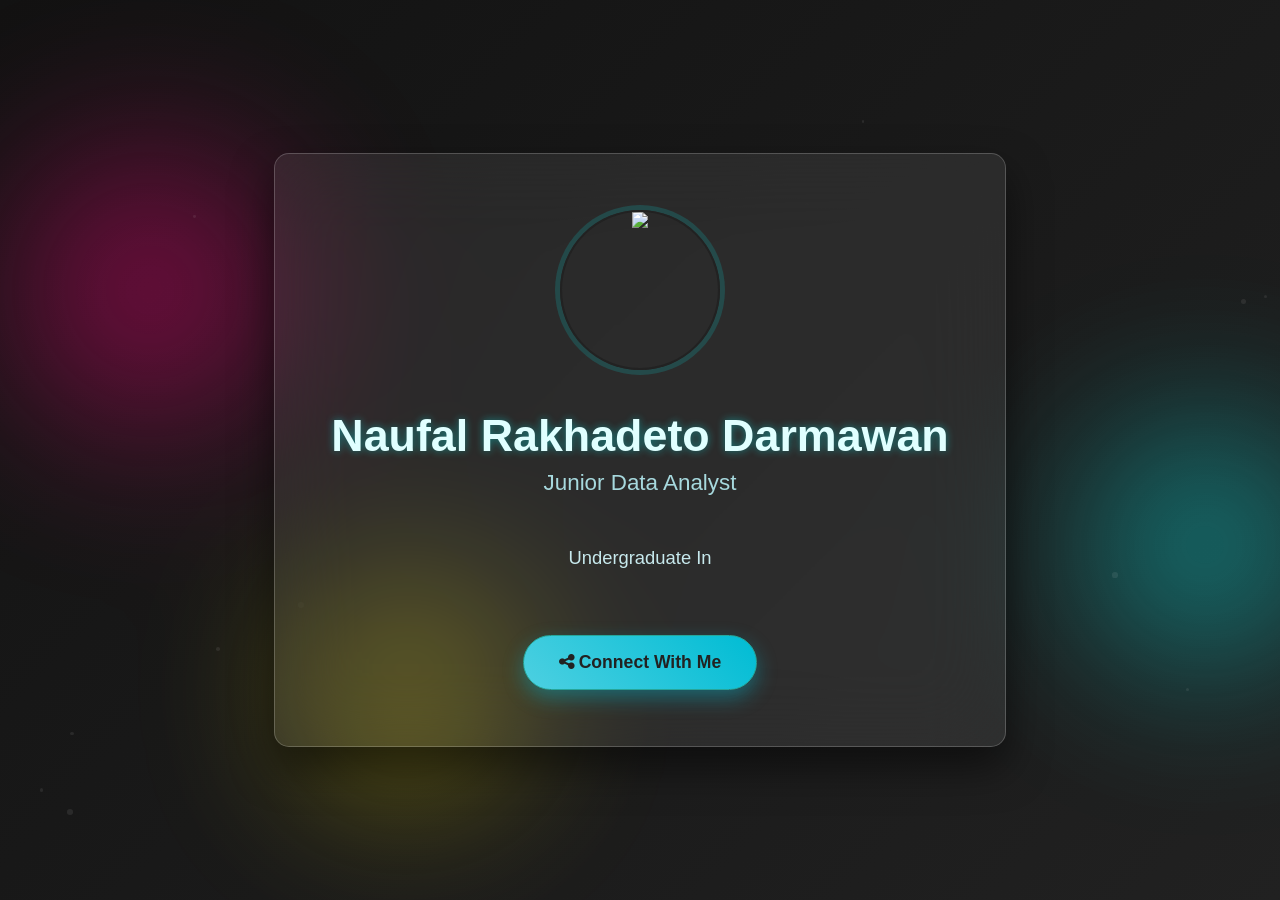
==== index.html @ 707a7844 "Rename Profile.html to index.html" ====
<!DOCTYPE html>
<html lang="en">
<head>
    <meta charset="UTF-8">
    <meta name="viewport" content="width=device-width, initial-scale=1.0">
    <title>Personal Profile</title>
    <link href="https://cdnjs.cloudflare.com/ajax/libs/font-awesome/6.4.0/css/all.min.css" rel="stylesheet">
    <link href="https://fonts.googleapis.com/css2?family=Lato:wght@300;400&family=Roboto:wght@400;500&display=swap" rel="stylesheet">
    <style>
        /* --- GLOBAL RESET & BODY --- */
        * {
            margin: 0;
            padding: 0;
            box-sizing: border-box;
        }

        body {
            font-family: 'Lato', sans-serif; /* Font default untuk body */
            background: linear-gradient(135deg, #121212 0%, #212121 100%); /* Hitam pekat ke abu-abu gelap */
            min-height: 100vh;
            overflow-x: hidden;
            position: relative;
            color: #f0f0f0; /* Teks default putih pucat */
        }

        /* --- BACKGROUND ANIMATION (PARTIKEL) --- */
        .bg-animation {
            position: fixed;
            top: 0;
            left: 0;
            width: 100%;
            height: 100%;
            pointer-events: none;
            z-index: 1;
        }

        .particle {
            position: absolute;
            background: rgba(255, 255, 255, 0.08); /* Partikel sangat redup */
            border-radius: 50%;
            animation: float 8s ease-in-out infinite;
        }

        @keyframes float {
            0%, 100% { transform: translateY(0px) rotate(0deg); }
            50% { transform: translateY(-20px) rotate(180deg); }
        }

        /* --- NEW: NEBULAR GLOW EFFECT --- */
        .nebula-glow-container {
            position: fixed;
            top: 0;
            left: 0;
            width: 100%;
            height: 100%;
            pointer-events: none;
            z-index: 0; /* Di belakang semua konten dan partikel */
            filter: blur(80px); /* Sangat buram untuk efek glow */
            opacity: 0.6;
        }

        .glow-sphere {
            position: absolute;
            width: 400px;
            height: 400px;
            border-radius: 50%;
            animation: glowMove 25s linear infinite alternate;
        }

        .glow-1 {
            background: radial-gradient(circle, #ff007f 0%, transparent 70%); /* Pink neon */
            top: 10%;
            left: -50px;
            animation-delay: 0s;
        }

        .glow-2 {
            background: radial-gradient(circle, #00ffff 0%, transparent 70%); /* Cyan neon */
            bottom: 20%;
            right: -100px;
            animation-delay: 8s;
            width: 350px;
            height: 350px;
        }

        .glow-3 {
            background: radial-gradient(circle, #ffea00 0%, transparent 70%); /* Kuning neon */
            top: 60%;
            left: 20%;
            animation-delay: 15s;
            width: 300px;
            height: 300px;
        }

        @keyframes glowMove {
            0% { transform: translate(0, 0); }
            25% { transform: translate(50px, -30px); }
            50% { transform: translate(-50px, 40px); }
            75% { transform: translate(30px, -20px); }
            100% { transform: translate(0, 0); }
        }

        /* --- CONTAINER --- */
        .container {
            position: relative;
            z-index: 2;
            max-width: 1200px;
            margin: 0 auto;
            padding: 2rem;
            min-height: 100vh;
            display: flex;
            align-items: center;
            justify-content: center;
        }

        /* --- PROFILE CARD (KARTU INFORMASI ANDA) --- */
        .profile-card {
            background: rgba(255, 255, 255, 0.08); /* Lebih terang sedikit dari sebelumnya agar teks lebih mudah dibaca */
            backdrop-filter: blur(40px); /* Blur lebih kuat untuk kesan menyatu dengan latar belakang */
            border: 1px solid rgba(255, 255, 255, 0.2); /* Bingkai tipis dan berwarna putih semi-transparan untuk kontras halus */
            border-radius: 15px; /* Sudut sedikit lebih tajam, memberikan kesan modern yang kuat */
            padding: 3.5rem; /* Padding sedikit lebih besar untuk ruang teks */
            text-align: center;
            box-shadow: 0 20px 40px rgba(0, 0, 0, 0.5); /* Bayangan tetap gelap namun sedikit lebih naik */
            transition: all 0.4s ease-in-out; /* Transisi lebih halus */
            animation: slideUp 1s ease-out;
        }

        @keyframes slideUp {
            from { opacity: 0; transform: translateY(50px); }
            to { opacity: 1; transform: translateY(0); }
        }

        .profile-card:hover {
            transform: translateY(-12px); /* Efek hover lebih terasa */
            box-shadow: 0 30px 60px rgba(0, 0, 0, 0.7); /* Bayangan hover lebih dramatis */
        }

        /* --- PROFILE IMAGE (FOTO PROFIL) --- */
        .profile-image {
            width: 160px; /* Sedikit lebih kecil agar tidak terlalu mendominasi di tema gelap */
            height: 160px;
            border-radius: 50%;
            margin: 0 auto 2.5rem; /* Margin bawah sedikit lebih besar */
            overflow: hidden;
            animation: pulse 2s infinite;
            border: 2px solid #222; /* Border gelap tipis pada gambar */
            box-shadow: 0 0 0 5px rgba(0, 255, 255, 0.15); /* Efek glow tipis di sekitar gambar */
        }

        @keyframes pulse {
            0% { box-shadow: 0 0 0 0 rgba(0, 255, 255, 0.2); } /* Pulse lebih lembut */
            70% { box-shadow: 0 0 0 15px rgba(0, 255, 255, 0); }
            100% { box-shadow: 0 0 0 0 rgba(0, 255, 255, 0); }
        }

        /* --- PROFILE TEXT COLORS & FONTS --- */
        .profile-name {
            font-family: 'Montserrat', sans-serif; /* Font lebih kuat, modern, dan profesional */
            font-size: 2.8rem; /* Ukuran lebih besar untuk penekanan di tema gelap */
            font-weight: 700; /* Tebal untuk kontras yang jelas */
            color: #e0ffff; /* Warna aqua pucat, memberikan efek "neon glow" yang elegan */
            margin-bottom: 0.6rem;
            text-shadow: 0 0 8px rgba(0, 255, 255, 0.4); /* Bayangan teks yang memberikan efek cahaya halus */
        }

        .profile-title {
            font-family: 'Open Sans', sans-serif; /* Font yang bersih, mudah dibaca, dan universal */
            font-size: 1.4rem; /* Ukuran sedikit lebih besar */
            color: #a7d9de; /* Warna abu-abu kebiruan yang lembut */
            margin-bottom: 2.8rem;
            font-weight: 400; /* Lebih ringan dari nama, untuk hierarki */
        }

        .profile-description {
            font-family: 'Open Sans', sans-serif; /* Sama dengan title, konsisten untuk readability */
            font-size: 1.15rem; /* Ukuran sedikit lebih besar untuk keterbacaan di latar gelap */
            color: #c7e9ed; /* Warna abu-abu kebiruan yang sangat terang */
            line-height: 1.8; /* Jarak baris yang lebih lebar sangat penting untuk teks gelap agar tidak terlihat padat */
            margin-bottom: 3.8rem;
            max-width: 650px;
            margin-left: auto;
            margin-right: auto;
        }
        
        /* --- SOCIAL BUTTON --- */
        .social-container {
            position: relative;
        }

        .social-trigger {
            background: linear-gradient(45deg, #4dd0e1, #00bcd4); /* Cyan ke teal */
            color: #222; /* Teks tombol jadi gelap agar kontras */
            border: 1px solid #26a69a; /* Border teal tipis */
            padding: 1rem 2.2rem;
            border-radius: 50px;
            font-size: 1.1rem;
            font-weight: 600;
            cursor: pointer;
            transition: all 0.3s ease;
            box-shadow: 0 8px 20px rgba(0, 188, 212, 0.4); /* Bayangan tombol lebih fokus */
            position: relative;
            overflow: hidden;
        }

        .social-trigger::before {
            content: '';
            position: absolute;
            top: 0;
            left: -100%;
            width: 100%;
            height: 100%;
            background: linear-gradient(90deg, transparent, rgba(255, 255, 255, 0.2), transparent); /* Efek kilau putih */
            transition: left 0.4s;
        }

        .social-trigger:hover::before {
            left: 100%;
        }

        .social-trigger:hover {
            transform: translateY(-5px);
            box-shadow: 0 12px 30px rgba(0, 188, 212, 0.6); /* Efek hover lebih kuat */
        }

        /* --- SOCIAL LINKS --- */
        .social-links {
            position: absolute;
            top: -200px;
            left: 50%;
            transform: translateX(-50%);
            display: flex;
            gap: 1.5rem;
            opacity: 0;
            visibility: hidden;
            transition: all 0.5s cubic-bezier(0.68, -0.55, 0.265, 1.55);
        }

        .social-links.active {
            top: -120px;
            opacity: 1;
            visibility: visible;
        }

        .social-link {
            width: 60px;
            height: 60px;
            border-radius: 50%;
            display: flex;
            align-items: center;
            justify-content: center;
            color: white;
            text-decoration: none;
            font-size: 1.5rem;
            transition: all 0.3s ease;
            box-shadow: 0 10px 20px rgba(0, 0, 0, 0.2);
            position: relative;
            overflow: hidden;
            animation: bounceIn 0.5s ease-out;
            animation-fill-mode: both;
        }

        .social-link::before {
            content: '';
            position: absolute;
            top: 0;
            left: 0;
            width: 100%;
            height: 100%;
            background: inherit;
            transform: scale(0);
            border-radius: 50%;
            transition: transform 0.3s ease;
            z-index: -1;
        }

        .social-link:hover::before {
            transform: scale(1.2);
        }

        .social-link:hover {
            transform: translateY(-5px) scale(1.1);
            box-shadow: 0 15px 30px rgba(0, 0, 0, 0.2);
        }

        .social-link:nth-child(1) { animation-delay: 0.1s; }
        .social-link:nth-child(2) { animation-delay: 0.2s; }
        .social-link:nth-child(3) { animation-delay: 0.3s; }
        .social-link:nth-child(4) { animation-delay: 0.4s; }

        @keyframes bounceIn {
            0% { opacity: 0; transform: scale(0.3) translateY(50px); }
            50% { opacity: 1; transform: scale(1.05) translateY(-10px); }
            70% { transform: scale(0.9) translateY(0px); }
            100% { opacity: 1; transform: scale(1) translateY(0px); }
        }

        /* Warna ikon sosial disesuaikan untuk tema gelap */
        .github { background: linear-gradient(45deg, #000, #333); }
        .instagram { background: linear-gradient(45deg, #a80084, #ff007f); } /* Lebih ke ungu/pink neon */
        .whatsapp { background: linear-gradient(45deg, #10b981, #0c8a66); } /* Hijau lebih gelap */
        .linkedin { background: linear-gradient(45deg, #004d7f, #0077b5); } /* Biru lebih gelap */

        /* --- TOOLTIP --- */
        .tooltip {
            position: absolute;
            bottom: -40px;
            left: 50%;
            transform: translateX(-50%);
            background: rgba(255, 255, 255, 0.2); /* Abu-abu transparan untuk gelap */
            color: white;
            padding: 0.5rem 1rem;
            border-radius: 20px;
            font-size: 0.8rem;
            white-space: nowrap;
            opacity: 0;
            visibility: hidden;
            transition: all 0.3s ease;
            z-index: 10;
        }

        .social-link:hover .tooltip {
            opacity: 1;
            visibility: visible;
            bottom: -35px;
        }

        /* --- RESPONSIVE MEDIA QUERIES --- */
        @media (max-width: 768px) {
            .container {
                padding: 1rem;
            }
            .profile-card {
                padding: 2rem;
                border-radius: 20px;
            }
            .profile-name {
                font-size: 2rem;
            }
            .profile-image {
                width: 150px;
                height: 150px;
            }
            .social-links {
                flex-wrap: wrap;
                gap: 1rem;
            }
            .glow-sphere {
                width: 200px !important;
                height: 200px !important;
                filter: blur(40px);
            }
            .glow-1 { top: 5%; left: -20px; }
            .glow-2 { bottom: 10%; right: -30px; }
            .glow-3 { top: 40%; left: 60%; }
        }
    </style>
</head>
<body>
    <div class="bg-animation" id="bgAnimation"></div>
    <div class="nebula-glow-container">
        <div class="glow-sphere glow-1"></div>
        <div class="glow-sphere glow-2"></div>
        <div class="glow-sphere glow-3"></div>
    </div>
    
    <div class="container">
        <div class="profile-card">
            <div class="profile-image">
                <img src="Naufal.jpeg">
            </div>
            
            <h1 class="profile-name">Naufal Rakhadeto Darmawan</h1>
            <p class="profile-title">Junior Data Analyst</p>
            
            <p class="profile-description">
                Undergraduate Information System student at UIN Syarif Hidayatullah Jakarta 
                Let's connect and build something amazing together!
            </p>
            
            <div class="social-container">
                <button class="social-trigger" id="socialTrigger">
                    <i class="fas fa-share-alt"></i> Connect With Me
                </button>
                
                <div class="social-links" id="socialLinks">
                    <a href="https://github.com/rakhadeto" class="social-link github" target="_blank">
                        <i class="fab fa-github"></i>
                        <div class="tooltip">GitHub</div>
                    </a>
                    <a href="https://instagram.com/rakhadeto_d" class="social-link instagram" target="_blank">
                        <i class="fab fa-instagram"></i>
                        <div class="tooltip">Instagram</div>
                    </a>
                    <a href="https://wa.me/6281291359191" class="social-link whatsapp" target="_blank">
                        <i class="fab fa-whatsapp"></i>
                        <div class="tooltip">WhatsApp</div>
                    </a>
                    <a href="https://www.linkedin.com/in/naufal-rakhadeto-780470322?utm_source=share&utm_campaign=share_via&utm_content=profile&utm_medium=android_app" class="social-link linkedin" target="_blank">
                        <i class="fab fa-linkedin-in"></i>
                        <div class="tooltip">LinkedIn</div>
                    </a>
                </div>
            </div>
        </div>
    </div>

    <script>
        // Background animation (existing from previous code)
        function createParticles() {
            const bgAnimation = document.getElementById('bgAnimation');
            const particleCount = 15;

            for (let i = 0; i < particleCount; i++) {
                const particle = document.createElement('div');
                particle.className = 'particle';
                
                const size = Math.random() * 4 + 2;
                particle.style.width = size + 'px';
                particle.style.height = size + 'px';
                particle.style.left = Math.random() * 100 + '%';
                particle.style.top = Math.random() * 100 + '%';
                particle.style.animationDelay = Math.random() * 8 + 's';
                particle.style.animationDuration = (Math.random() * 4 + 6) + 's';

                bgAnimation.appendChild(particle);
            }
        }

        // Social links toggle (existing from previous code)
        const socialTrigger = document.getElementById('socialTrigger');
        const socialLinks = document.getElementById('socialLinks');
        let isOpen = false;

        socialTrigger.addEventListener('click', function() {
            isOpen = !isOpen;
            
            if (isOpen) {
                socialLinks.classList.add('active');
                socialTrigger.innerHTML = '<i class="fas fa-times"></i> Close';
                // WARNA TOMBOL 'CLOSE' UNTUK OPSI 2
                socialTrigger.style.background = 'linear-gradient(45deg, #FF0055, #D1002A)'; 
            } else {
                socialLinks.classList.remove('active');
                socialTrigger.innerHTML = '<i class="fas fa-share-alt"></i> Connect With Me';
                socialTrigger.style.background = 'linear-gradient(45deg, #4dd0e1, #00bcd4)';
            }
        });

        // Close social links when clicking outside (existing from previous code)
        document.addEventListener('click', function(e) {
            if (!e.target.closest('.social-container') && isOpen) {
                socialLinks.classList.remove('active');
                socialTrigger.innerHTML = '<i class="fas fa-share-alt"></i> Connect With Me';
                socialTrigger.style.background = 'linear-gradient(45deg, #4dd0e1, #00bcd4)';
                isOpen = false;
            }
        });

        // Add click effect to social links (existing from previous code)
        document.querySelectorAll('.social-link').forEach(link => {
            link.addEventListener('click', function(e) {
                const ripple = document.createElement('div');
                ripple.style.position = 'absolute';
                ripple.style.borderRadius = '50%';
                ripple.style.background = 'rgba(255, 255, 255, 0.6)';
                ripple.style.transform = 'scale(0)';
                ripple.style.animation = 'ripple 0.6s linear';
                ripple.style.left = '50%';
                ripple.style.top = '50%';
                ripple.style.width = '20px';
                ripple.style.height = '20px';
                ripple.style.marginLeft = '-10px';
                ripple.style.marginTop = '-10px';

                this.appendChild(ripple);
                
                setTimeout(() => {
                    ripple.remove();
                }, 600);
            });
        });

        // Add ripple animation (existing from previous code)
        const style = document.createElement('style');
        style.textContent = `
            @keyframes ripple {
                to {
                    transform: scale(4);
                    opacity: 0;
                }
            }
        `;
        document.head.appendChild(style);

        // Initialize particles (existing from previous code)
        createParticles();

        // Add typing effect to description (existing from previous code)
        const description = document.querySelector('.profile-description');
        const text = description.textContent;
        description.textContent = '';
        let i = 0;

        function typeWriter() {
            if (i < text.length) {
                description.textContent += text.charAt(i);
                i++;
                setTimeout(typeWriter, 30);
            }
        }

        window.addEventListener('load', () => {
            setTimeout(typeWriter, 1000);
        });
    </script>
</body>
</html>
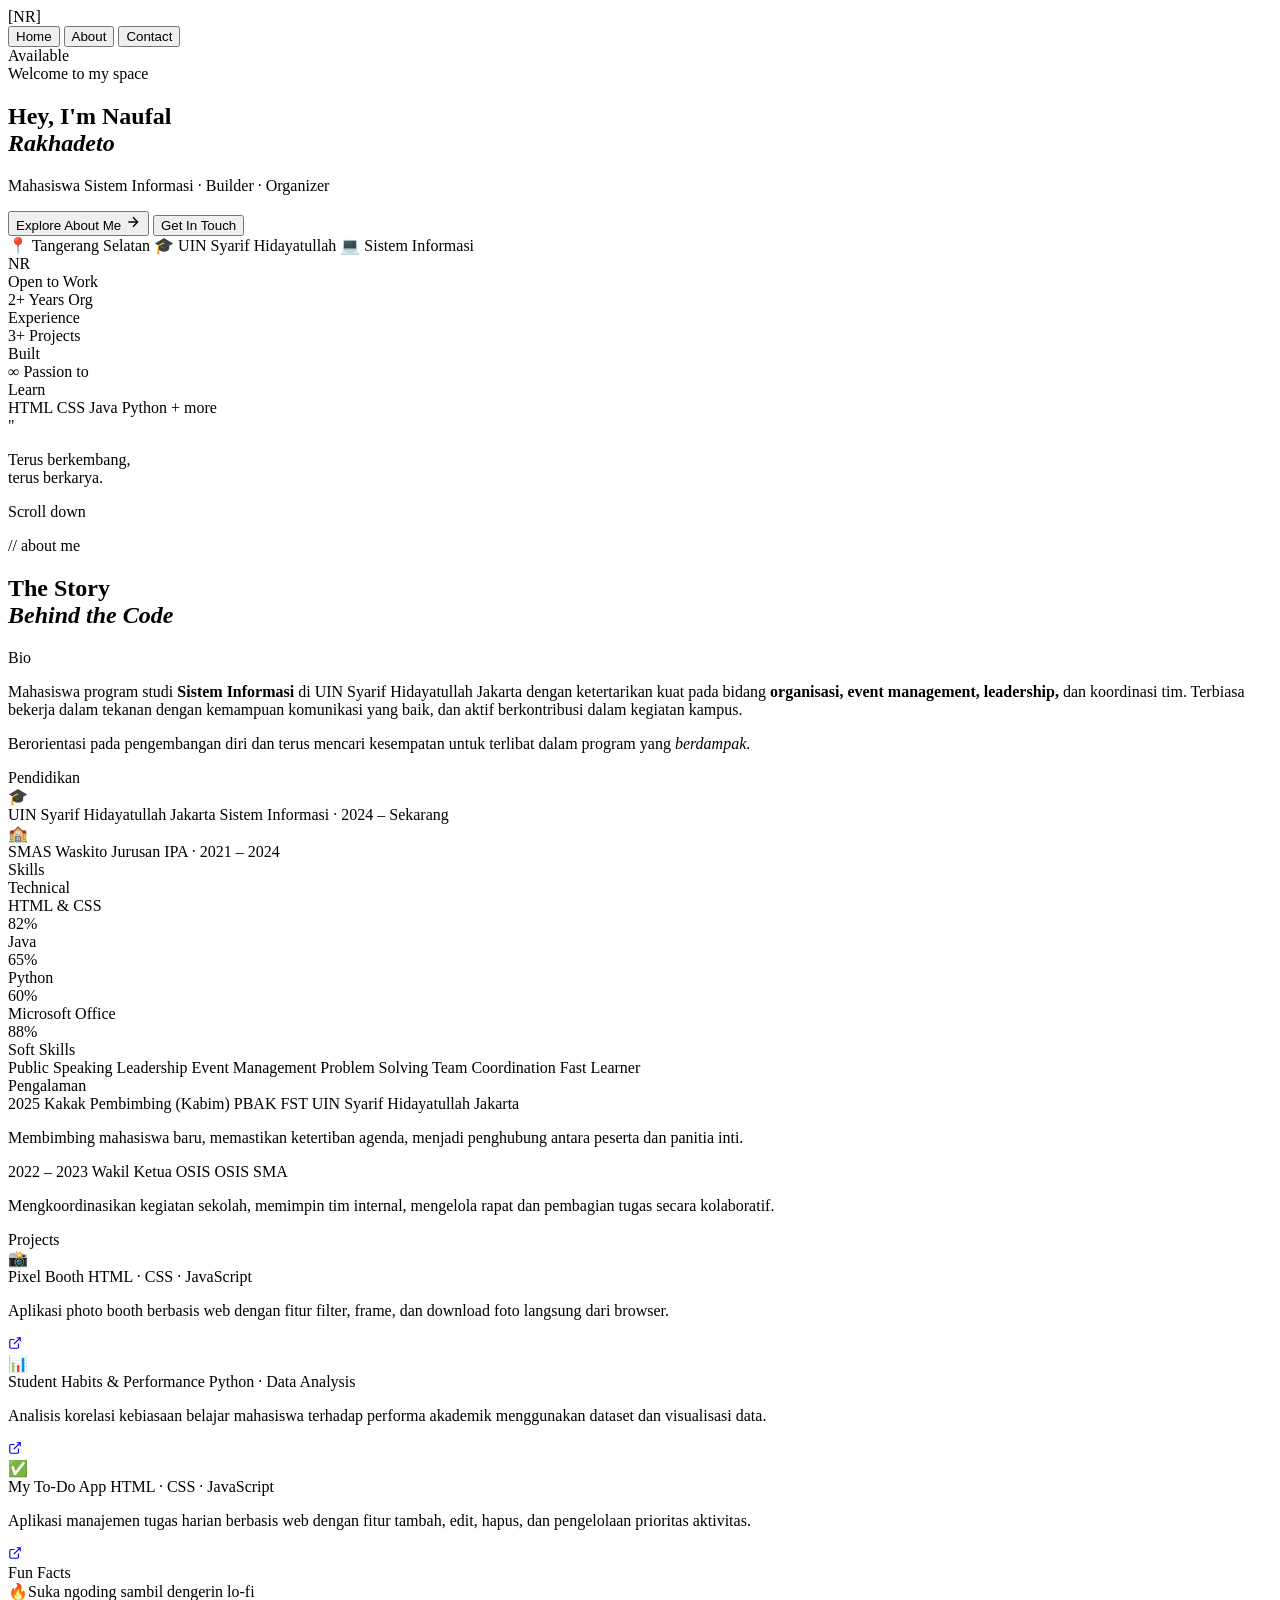
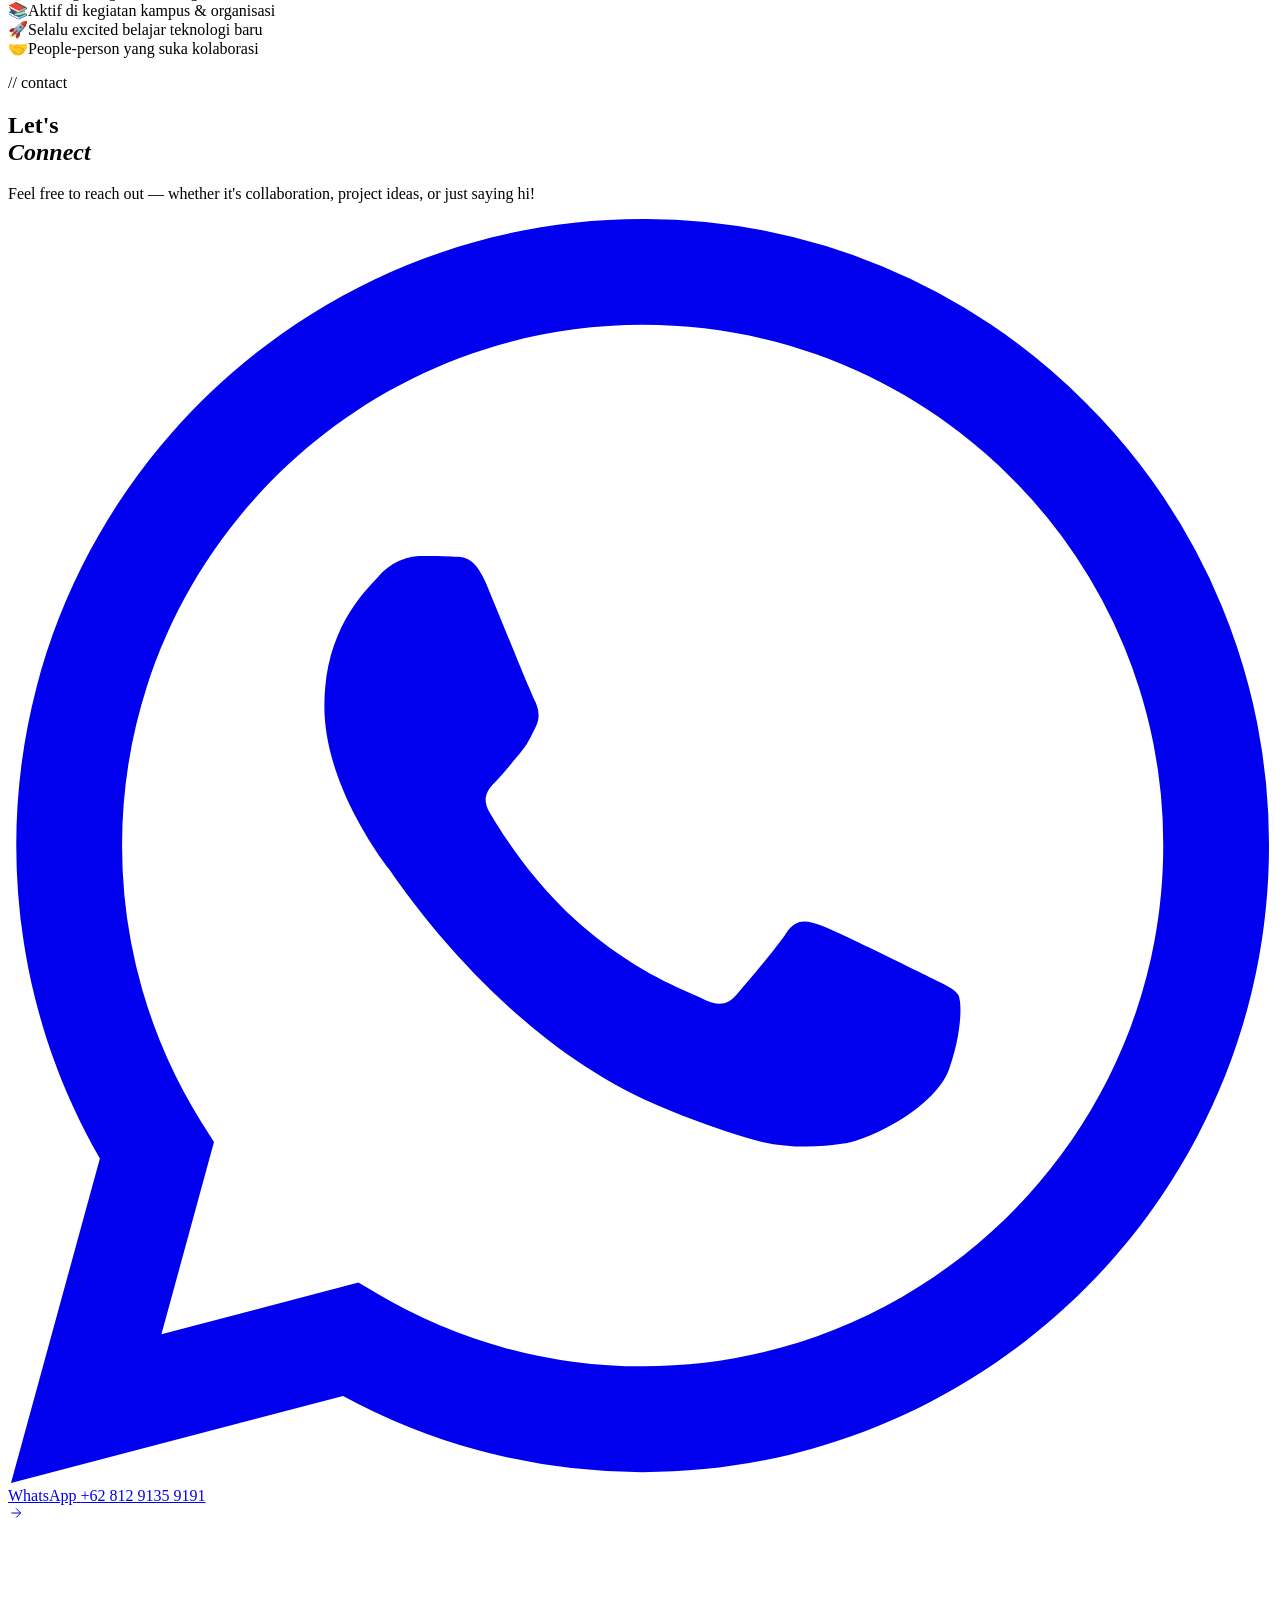
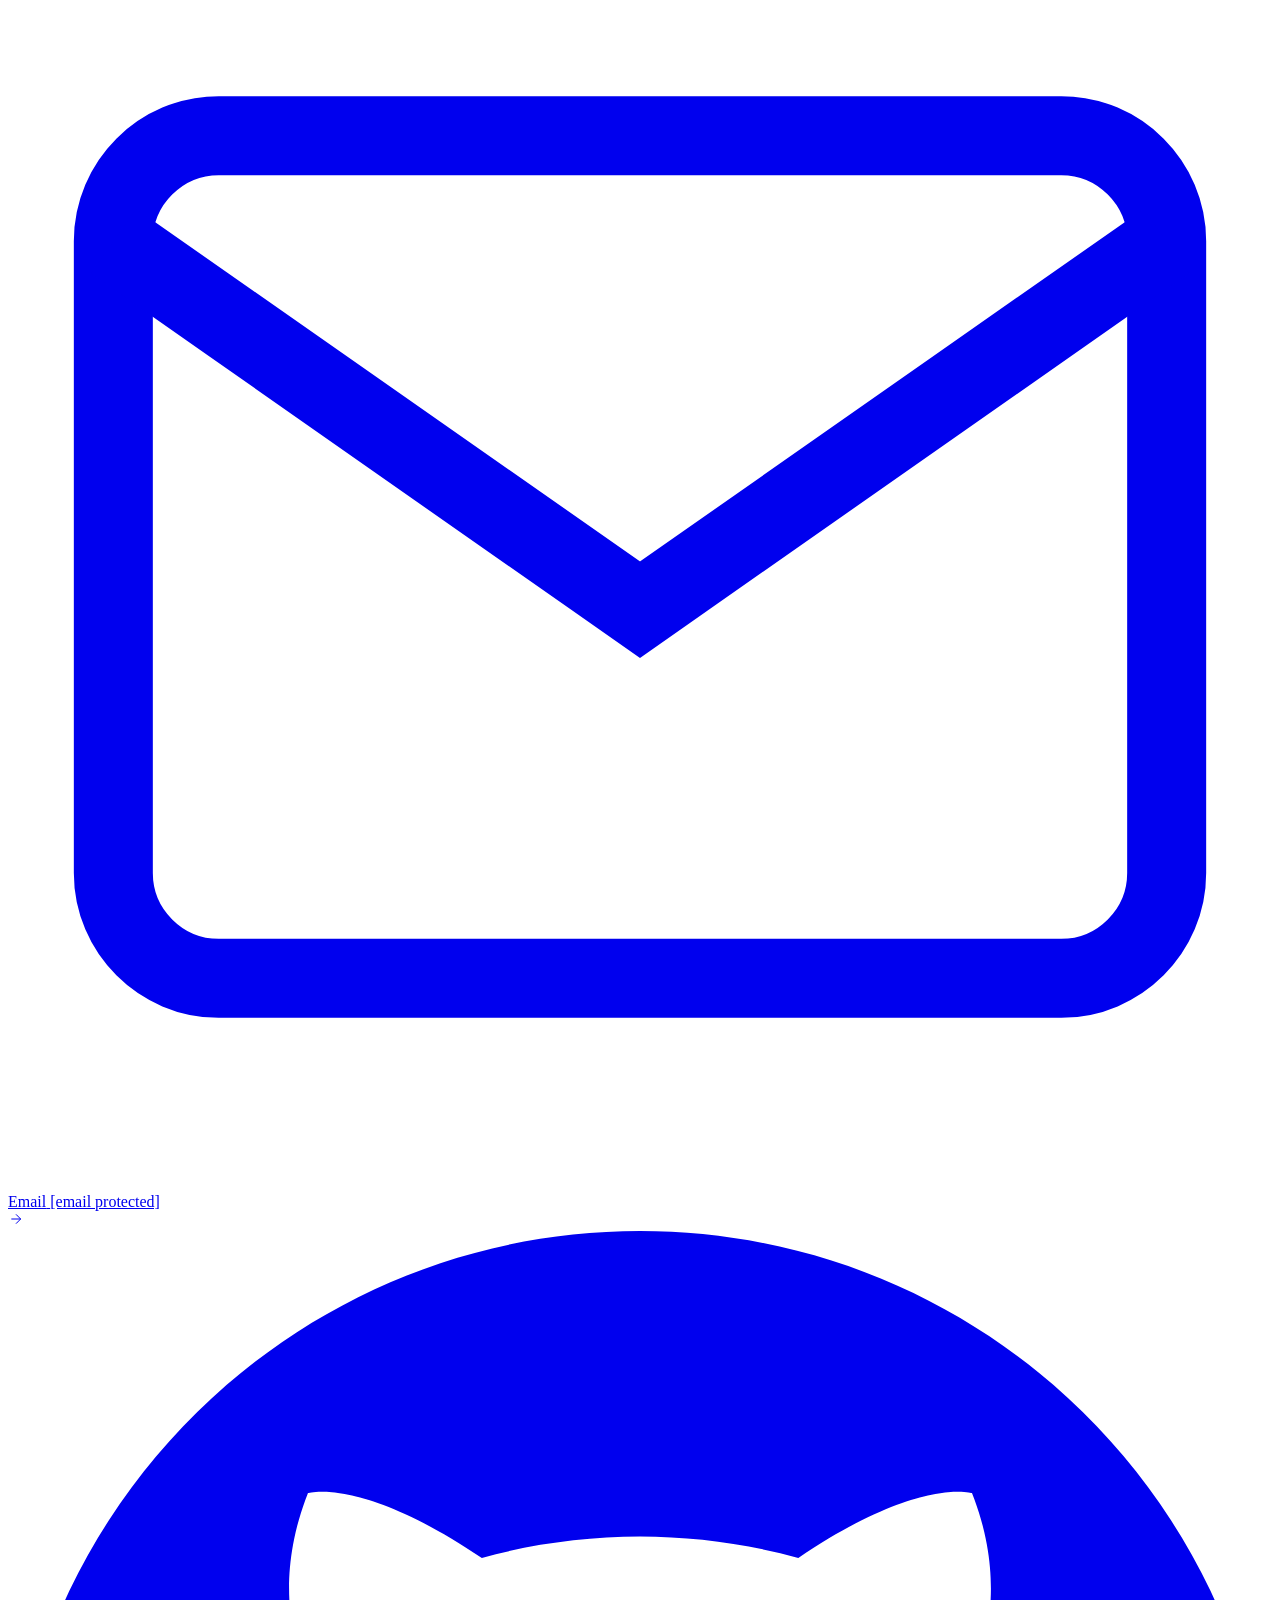
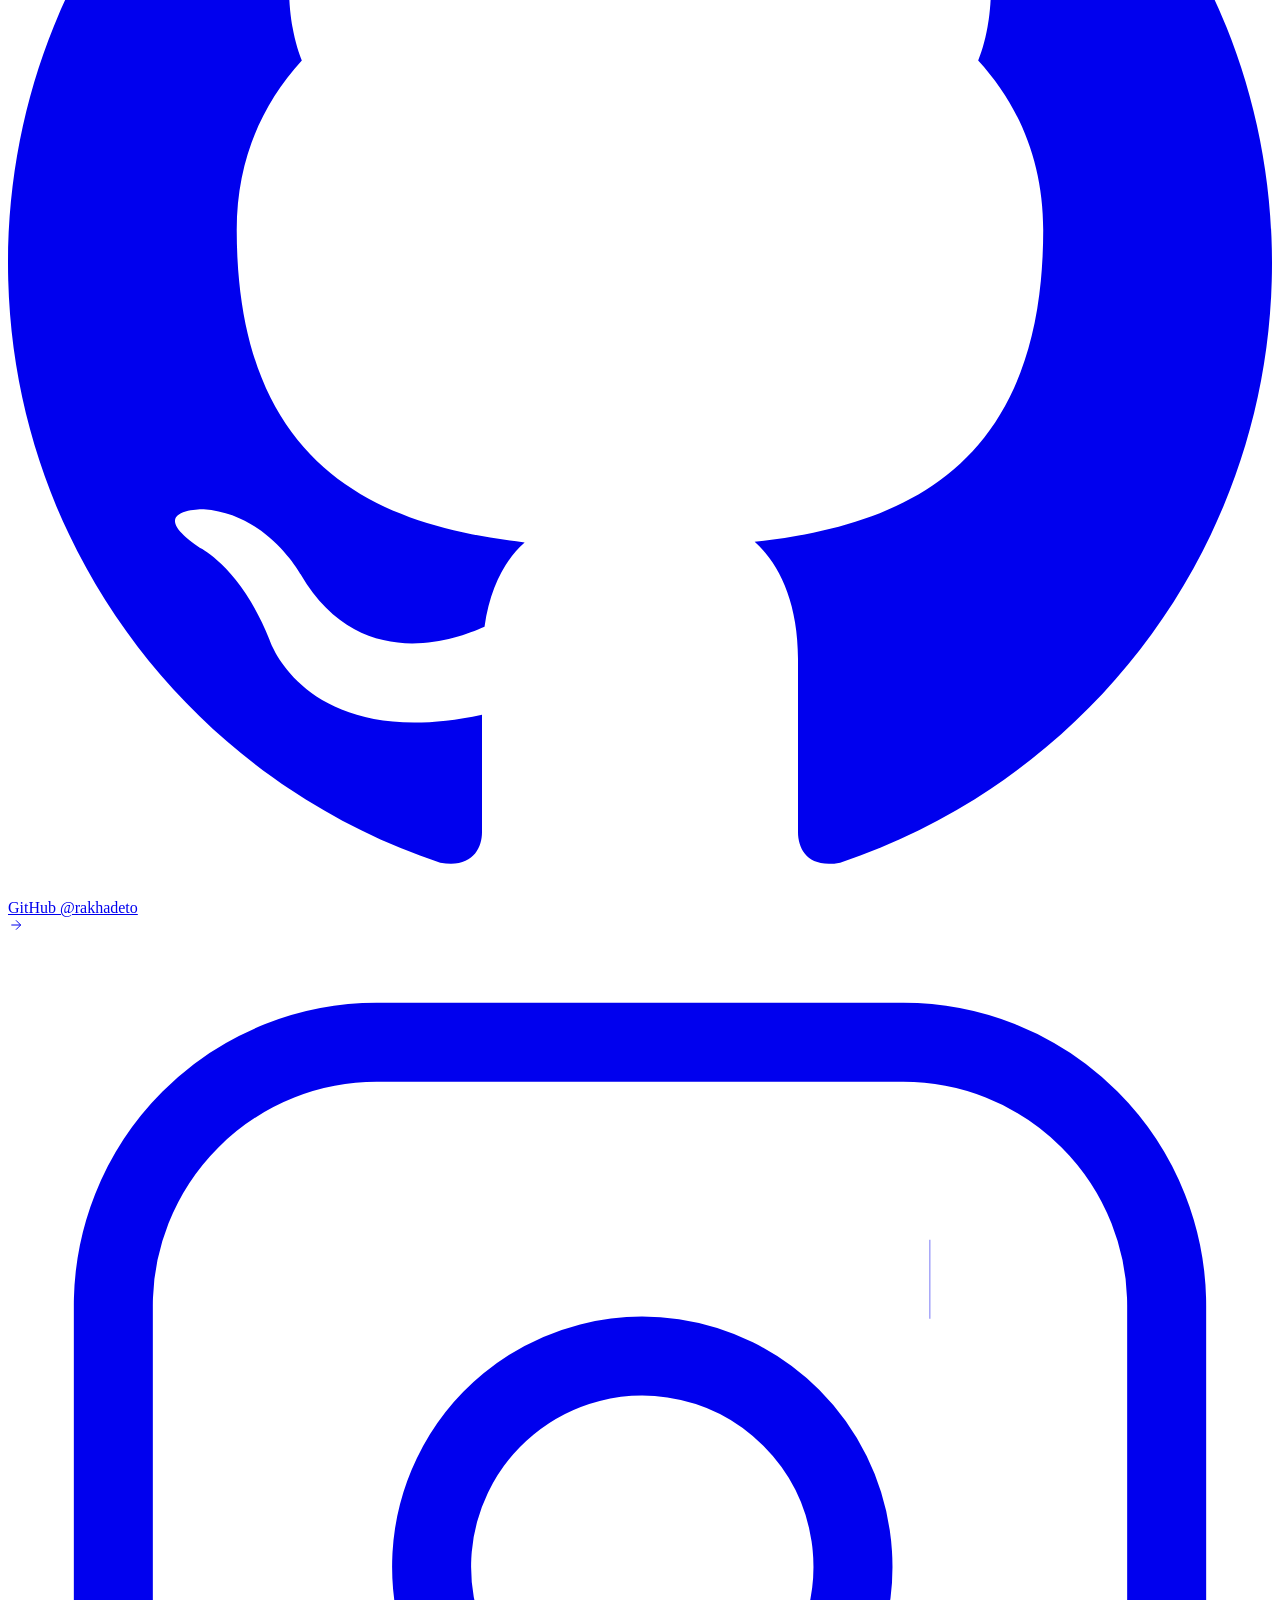
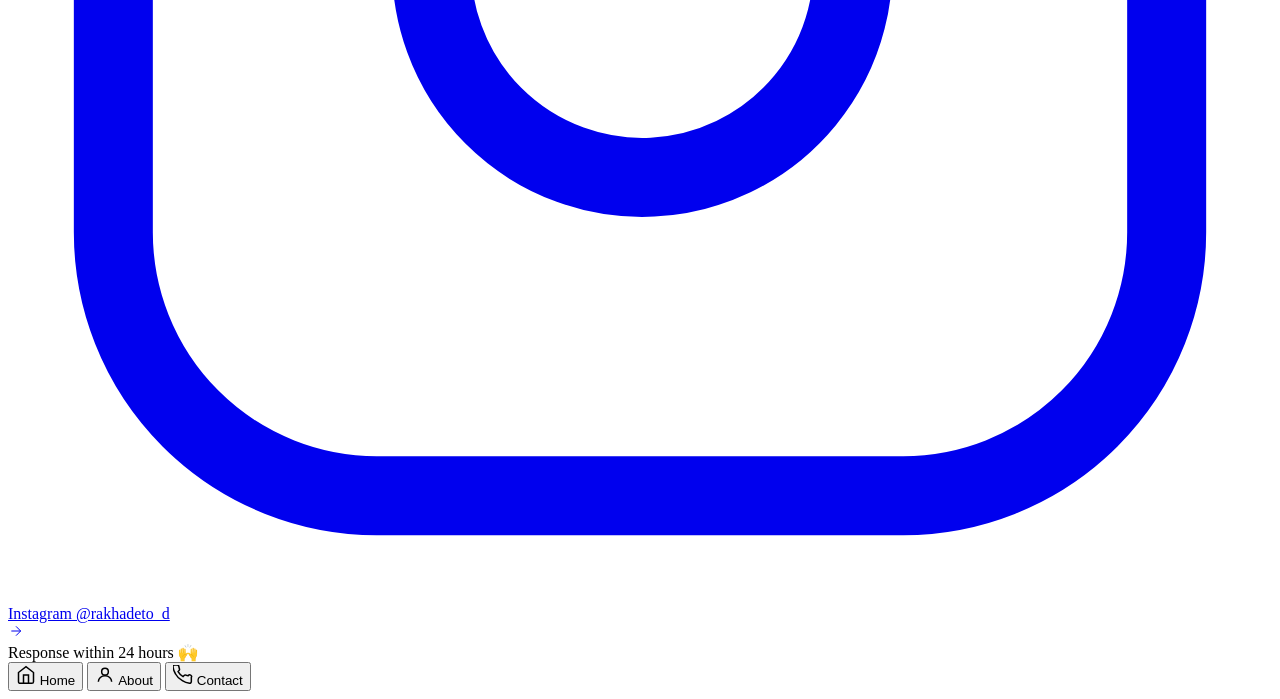
==== commit 7ddea11a: "Add files via upload" ====
--- a/index.html
+++ b/index.html
@@ -1,518 +1,412 @@
-<!DOCTYPE html>
-<html lang="en">
-<head>
-    <meta charset="UTF-8">
-    <meta name="viewport" content="width=device-width, initial-scale=1.0">
-    <title>Personal Profile</title>
-    <link href="https://cdnjs.cloudflare.com/ajax/libs/font-awesome/6.4.0/css/all.min.css" rel="stylesheet">
-    <link href="https://fonts.googleapis.com/css2?family=Lato:wght@300;400&family=Roboto:wght@400;500&display=swap" rel="stylesheet">
-    <style>
-        /* --- GLOBAL RESET & BODY --- */
-        * {
-            margin: 0;
-            padding: 0;
-            box-sizing: border-box;
-        }
-
-        body {
-            font-family: 'Lato', sans-serif; /* Font default untuk body */
-            background: linear-gradient(135deg, #121212 0%, #212121 100%); /* Hitam pekat ke abu-abu gelap */
-            min-height: 100vh;
-            overflow-x: hidden;
-            position: relative;
-            color: #f0f0f0; /* Teks default putih pucat */
-        }
-
-        /* --- BACKGROUND ANIMATION (PARTIKEL) --- */
-        .bg-animation {
-            position: fixed;
-            top: 0;
-            left: 0;
-            width: 100%;
-            height: 100%;
-            pointer-events: none;
-            z-index: 1;
-        }
-
-        .particle {
-            position: absolute;
-            background: rgba(255, 255, 255, 0.08); /* Partikel sangat redup */
-            border-radius: 50%;
-            animation: float 8s ease-in-out infinite;
-        }
-
-        @keyframes float {
-            0%, 100% { transform: translateY(0px) rotate(0deg); }
-            50% { transform: translateY(-20px) rotate(180deg); }
-        }
-
-        /* --- NEW: NEBULAR GLOW EFFECT --- */
-        .nebula-glow-container {
-            position: fixed;
-            top: 0;
-            left: 0;
-            width: 100%;
-            height: 100%;
-            pointer-events: none;
-            z-index: 0; /* Di belakang semua konten dan partikel */
-            filter: blur(80px); /* Sangat buram untuk efek glow */
-            opacity: 0.6;
-        }
-
-        .glow-sphere {
-            position: absolute;
-            width: 400px;
-            height: 400px;
-            border-radius: 50%;
-            animation: glowMove 25s linear infinite alternate;
-        }
-
-        .glow-1 {
-            background: radial-gradient(circle, #ff007f 0%, transparent 70%); /* Pink neon */
-            top: 10%;
-            left: -50px;
-            animation-delay: 0s;
-        }
-
-        .glow-2 {
-            background: radial-gradient(circle, #00ffff 0%, transparent 70%); /* Cyan neon */
-            bottom: 20%;
-            right: -100px;
-            animation-delay: 8s;
-            width: 350px;
-            height: 350px;
-        }
-
-        .glow-3 {
-            background: radial-gradient(circle, #ffea00 0%, transparent 70%); /* Kuning neon */
-            top: 60%;
-            left: 20%;
-            animation-delay: 15s;
-            width: 300px;
-            height: 300px;
-        }
-
-        @keyframes glowMove {
-            0% { transform: translate(0, 0); }
-            25% { transform: translate(50px, -30px); }
-            50% { transform: translate(-50px, 40px); }
-            75% { transform: translate(30px, -20px); }
-            100% { transform: translate(0, 0); }
-        }
-
-        /* --- CONTAINER --- */
-        .container {
-            position: relative;
-            z-index: 2;
-            max-width: 1200px;
-            margin: 0 auto;
-            padding: 2rem;
-            min-height: 100vh;
-            display: flex;
-            align-items: center;
-            justify-content: center;
-        }
-
-        /* --- PROFILE CARD (KARTU INFORMASI ANDA) --- */
-        .profile-card {
-            background: rgba(255, 255, 255, 0.08); /* Lebih terang sedikit dari sebelumnya agar teks lebih mudah dibaca */
-            backdrop-filter: blur(40px); /* Blur lebih kuat untuk kesan menyatu dengan latar belakang */
-            border: 1px solid rgba(255, 255, 255, 0.2); /* Bingkai tipis dan berwarna putih semi-transparan untuk kontras halus */
-            border-radius: 15px; /* Sudut sedikit lebih tajam, memberikan kesan modern yang kuat */
-            padding: 3.5rem; /* Padding sedikit lebih besar untuk ruang teks */
-            text-align: center;
-            box-shadow: 0 20px 40px rgba(0, 0, 0, 0.5); /* Bayangan tetap gelap namun sedikit lebih naik */
-            transition: all 0.4s ease-in-out; /* Transisi lebih halus */
-            animation: slideUp 1s ease-out;
-        }
-
-        @keyframes slideUp {
-            from { opacity: 0; transform: translateY(50px); }
-            to { opacity: 1; transform: translateY(0); }
-        }
-
-        .profile-card:hover {
-            transform: translateY(-12px); /* Efek hover lebih terasa */
-            box-shadow: 0 30px 60px rgba(0, 0, 0, 0.7); /* Bayangan hover lebih dramatis */
-        }
-
-        /* --- PROFILE IMAGE (FOTO PROFIL) --- */
-        .profile-image {
-            width: 160px; /* Sedikit lebih kecil agar tidak terlalu mendominasi di tema gelap */
-            height: 160px;
-            border-radius: 50%;
-            margin: 0 auto 2.5rem; /* Margin bawah sedikit lebih besar */
-            overflow: hidden;
-            animation: pulse 2s infinite;
-            border: 2px solid #222; /* Border gelap tipis pada gambar */
-            box-shadow: 0 0 0 5px rgba(0, 255, 255, 0.15); /* Efek glow tipis di sekitar gambar */
-        }
-
-        @keyframes pulse {
-            0% { box-shadow: 0 0 0 0 rgba(0, 255, 255, 0.2); } /* Pulse lebih lembut */
-            70% { box-shadow: 0 0 0 15px rgba(0, 255, 255, 0); }
-            100% { box-shadow: 0 0 0 0 rgba(0, 255, 255, 0); }
-        }
-
-        /* --- PROFILE TEXT COLORS & FONTS --- */
-        .profile-name {
-            font-family: 'Montserrat', sans-serif; /* Font lebih kuat, modern, dan profesional */
-            font-size: 2.8rem; /* Ukuran lebih besar untuk penekanan di tema gelap */
-            font-weight: 700; /* Tebal untuk kontras yang jelas */
-            color: #e0ffff; /* Warna aqua pucat, memberikan efek "neon glow" yang elegan */
-            margin-bottom: 0.6rem;
-            text-shadow: 0 0 8px rgba(0, 255, 255, 0.4); /* Bayangan teks yang memberikan efek cahaya halus */
-        }
-
-        .profile-title {
-            font-family: 'Open Sans', sans-serif; /* Font yang bersih, mudah dibaca, dan universal */
-            font-size: 1.4rem; /* Ukuran sedikit lebih besar */
-            color: #a7d9de; /* Warna abu-abu kebiruan yang lembut */
-            margin-bottom: 2.8rem;
-            font-weight: 400; /* Lebih ringan dari nama, untuk hierarki */
-        }
-
-        .profile-description {
-            font-family: 'Open Sans', sans-serif; /* Sama dengan title, konsisten untuk readability */
-            font-size: 1.15rem; /* Ukuran sedikit lebih besar untuk keterbacaan di latar gelap */
-            color: #c7e9ed; /* Warna abu-abu kebiruan yang sangat terang */
-            line-height: 1.8; /* Jarak baris yang lebih lebar sangat penting untuk teks gelap agar tidak terlihat padat */
-            margin-bottom: 3.8rem;
-            max-width: 650px;
-            margin-left: auto;
-            margin-right: auto;
-        }
-        
-        /* --- SOCIAL BUTTON --- */
-        .social-container {
-            position: relative;
-        }
-
-        .social-trigger {
-            background: linear-gradient(45deg, #4dd0e1, #00bcd4); /* Cyan ke teal */
-            color: #222; /* Teks tombol jadi gelap agar kontras */
-            border: 1px solid #26a69a; /* Border teal tipis */
-            padding: 1rem 2.2rem;
-            border-radius: 50px;
-            font-size: 1.1rem;
-            font-weight: 600;
-            cursor: pointer;
-            transition: all 0.3s ease;
-            box-shadow: 0 8px 20px rgba(0, 188, 212, 0.4); /* Bayangan tombol lebih fokus */
-            position: relative;
-            overflow: hidden;
-        }
-
-        .social-trigger::before {
-            content: '';
-            position: absolute;
-            top: 0;
-            left: -100%;
-            width: 100%;
-            height: 100%;
-            background: linear-gradient(90deg, transparent, rgba(255, 255, 255, 0.2), transparent); /* Efek kilau putih */
-            transition: left 0.4s;
-        }
-
-        .social-trigger:hover::before {
-            left: 100%;
-        }
-
-        .social-trigger:hover {
-            transform: translateY(-5px);
-            box-shadow: 0 12px 30px rgba(0, 188, 212, 0.6); /* Efek hover lebih kuat */
-        }
-
-        /* --- SOCIAL LINKS --- */
-        .social-links {
-            position: absolute;
-            top: -200px;
-            left: 50%;
-            transform: translateX(-50%);
-            display: flex;
-            gap: 1.5rem;
-            opacity: 0;
-            visibility: hidden;
-            transition: all 0.5s cubic-bezier(0.68, -0.55, 0.265, 1.55);
-        }
-
-        .social-links.active {
-            top: -120px;
-            opacity: 1;
-            visibility: visible;
-        }
-
-        .social-link {
-            width: 60px;
-            height: 60px;
-            border-radius: 50%;
-            display: flex;
-            align-items: center;
-            justify-content: center;
-            color: white;
-            text-decoration: none;
-            font-size: 1.5rem;
-            transition: all 0.3s ease;
-            box-shadow: 0 10px 20px rgba(0, 0, 0, 0.2);
-            position: relative;
-            overflow: hidden;
-            animation: bounceIn 0.5s ease-out;
-            animation-fill-mode: both;
-        }
-
-        .social-link::before {
-            content: '';
-            position: absolute;
-            top: 0;
-            left: 0;
-            width: 100%;
-            height: 100%;
-            background: inherit;
-            transform: scale(0);
-            border-radius: 50%;
-            transition: transform 0.3s ease;
-            z-index: -1;
-        }
-
-        .social-link:hover::before {
-            transform: scale(1.2);
-        }
-
-        .social-link:hover {
-            transform: translateY(-5px) scale(1.1);
-            box-shadow: 0 15px 30px rgba(0, 0, 0, 0.2);
-        }
-
-        .social-link:nth-child(1) { animation-delay: 0.1s; }
-        .social-link:nth-child(2) { animation-delay: 0.2s; }
-        .social-link:nth-child(3) { animation-delay: 0.3s; }
-        .social-link:nth-child(4) { animation-delay: 0.4s; }
-
-        @keyframes bounceIn {
-            0% { opacity: 0; transform: scale(0.3) translateY(50px); }
-            50% { opacity: 1; transform: scale(1.05) translateY(-10px); }
-            70% { transform: scale(0.9) translateY(0px); }
-            100% { opacity: 1; transform: scale(1) translateY(0px); }
-        }
-
-        /* Warna ikon sosial disesuaikan untuk tema gelap */
-        .github { background: linear-gradient(45deg, #000, #333); }
-        .instagram { background: linear-gradient(45deg, #a80084, #ff007f); } /* Lebih ke ungu/pink neon */
-        .whatsapp { background: linear-gradient(45deg, #10b981, #0c8a66); } /* Hijau lebih gelap */
-        .linkedin { background: linear-gradient(45deg, #004d7f, #0077b5); } /* Biru lebih gelap */
-
-        /* --- TOOLTIP --- */
-        .tooltip {
-            position: absolute;
-            bottom: -40px;
-            left: 50%;
-            transform: translateX(-50%);
-            background: rgba(255, 255, 255, 0.2); /* Abu-abu transparan untuk gelap */
-            color: white;
-            padding: 0.5rem 1rem;
-            border-radius: 20px;
-            font-size: 0.8rem;
-            white-space: nowrap;
-            opacity: 0;
-            visibility: hidden;
-            transition: all 0.3s ease;
-            z-index: 10;
-        }
-
-        .social-link:hover .tooltip {
-            opacity: 1;
-            visibility: visible;
-            bottom: -35px;
-        }
-
-        /* --- RESPONSIVE MEDIA QUERIES --- */
-        @media (max-width: 768px) {
-            .container {
-                padding: 1rem;
-            }
-            .profile-card {
-                padding: 2rem;
-                border-radius: 20px;
-            }
-            .profile-name {
-                font-size: 2rem;
-            }
-            .profile-image {
-                width: 150px;
-                height: 150px;
-            }
-            .social-links {
-                flex-wrap: wrap;
-                gap: 1rem;
-            }
-            .glow-sphere {
-                width: 200px !important;
-                height: 200px !important;
-                filter: blur(40px);
-            }
-            .glow-1 { top: 5%; left: -20px; }
-            .glow-2 { bottom: 10%; right: -30px; }
-            .glow-3 { top: 40%; left: 60%; }
-        }
-    </style>
-</head>
-<body>
-    <div class="bg-animation" id="bgAnimation"></div>
-    <div class="nebula-glow-container">
-        <div class="glow-sphere glow-1"></div>
-        <div class="glow-sphere glow-2"></div>
-        <div class="glow-sphere glow-3"></div>
-    </div>
-    
-    <div class="container">
-        <div class="profile-card">
-            <div class="profile-image">
-                <img src="Naufal.jpeg">
-            </div>
-            
-            <h1 class="profile-name">Naufal Rakhadeto Darmawan</h1>
-            <p class="profile-title">Junior Data Analyst</p>
-            
-            <p class="profile-description">
-                Undergraduate Information System student at UIN Syarif Hidayatullah Jakarta 
-                Let's connect and build something amazing together!
-            </p>
-            
-            <div class="social-container">
-                <button class="social-trigger" id="socialTrigger">
-                    <i class="fas fa-share-alt"></i> Connect With Me
-                </button>
-                
-                <div class="social-links" id="socialLinks">
-                    <a href="https://github.com/rakhadeto" class="social-link github" target="_blank">
-                        <i class="fab fa-github"></i>
-                        <div class="tooltip">GitHub</div>
-                    </a>
-                    <a href="https://instagram.com/rakhadeto_d" class="social-link instagram" target="_blank">
-                        <i class="fab fa-instagram"></i>
-                        <div class="tooltip">Instagram</div>
-                    </a>
-                    <a href="https://wa.me/6281291359191" class="social-link whatsapp" target="_blank">
-                        <i class="fab fa-whatsapp"></i>
-                        <div class="tooltip">WhatsApp</div>
-                    </a>
-                    <a href="https://www.linkedin.com/in/naufal-rakhadeto-780470322?utm_source=share&utm_campaign=share_via&utm_content=profile&utm_medium=android_app" class="social-link linkedin" target="_blank">
-                        <i class="fab fa-linkedin-in"></i>
-                        <div class="tooltip">LinkedIn</div>
-                    </a>
-                </div>
-            </div>
-        </div>
-    </div>
-
-    <script>
-        // Background animation (existing from previous code)
-        function createParticles() {
-            const bgAnimation = document.getElementById('bgAnimation');
-            const particleCount = 15;
-
-            for (let i = 0; i < particleCount; i++) {
-                const particle = document.createElement('div');
-                particle.className = 'particle';
-                
-                const size = Math.random() * 4 + 2;
-                particle.style.width = size + 'px';
-                particle.style.height = size + 'px';
-                particle.style.left = Math.random() * 100 + '%';
-                particle.style.top = Math.random() * 100 + '%';
-                particle.style.animationDelay = Math.random() * 8 + 's';
-                particle.style.animationDuration = (Math.random() * 4 + 6) + 's';
-
-                bgAnimation.appendChild(particle);
-            }
-        }
-
-        // Social links toggle (existing from previous code)
-        const socialTrigger = document.getElementById('socialTrigger');
-        const socialLinks = document.getElementById('socialLinks');
-        let isOpen = false;
-
-        socialTrigger.addEventListener('click', function() {
-            isOpen = !isOpen;
-            
-            if (isOpen) {
-                socialLinks.classList.add('active');
-                socialTrigger.innerHTML = '<i class="fas fa-times"></i> Close';
-                // WARNA TOMBOL 'CLOSE' UNTUK OPSI 2
-                socialTrigger.style.background = 'linear-gradient(45deg, #FF0055, #D1002A)'; 
-            } else {
-                socialLinks.classList.remove('active');
-                socialTrigger.innerHTML = '<i class="fas fa-share-alt"></i> Connect With Me';
-                socialTrigger.style.background = 'linear-gradient(45deg, #4dd0e1, #00bcd4)';
-            }
-        });
-
-        // Close social links when clicking outside (existing from previous code)
-        document.addEventListener('click', function(e) {
-            if (!e.target.closest('.social-container') && isOpen) {
-                socialLinks.classList.remove('active');
-                socialTrigger.innerHTML = '<i class="fas fa-share-alt"></i> Connect With Me';
-                socialTrigger.style.background = 'linear-gradient(45deg, #4dd0e1, #00bcd4)';
-                isOpen = false;
-            }
-        });
-
-        // Add click effect to social links (existing from previous code)
-        document.querySelectorAll('.social-link').forEach(link => {
-            link.addEventListener('click', function(e) {
-                const ripple = document.createElement('div');
-                ripple.style.position = 'absolute';
-                ripple.style.borderRadius = '50%';
-                ripple.style.background = 'rgba(255, 255, 255, 0.6)';
-                ripple.style.transform = 'scale(0)';
-                ripple.style.animation = 'ripple 0.6s linear';
-                ripple.style.left = '50%';
-                ripple.style.top = '50%';
-                ripple.style.width = '20px';
-                ripple.style.height = '20px';
-                ripple.style.marginLeft = '-10px';
-                ripple.style.marginTop = '-10px';
-
-                this.appendChild(ripple);
-                
-                setTimeout(() => {
-                    ripple.remove();
-                }, 600);
-            });
-        });
-
-        // Add ripple animation (existing from previous code)
-        const style = document.createElement('style');
-        style.textContent = `
-            @keyframes ripple {
-                to {
-                    transform: scale(4);
-                    opacity: 0;
-                }
-            }
-        `;
-        document.head.appendChild(style);
-
-        // Initialize particles (existing from previous code)
-        createParticles();
-
-        // Add typing effect to description (existing from previous code)
-        const description = document.querySelector('.profile-description');
-        const text = description.textContent;
-        description.textContent = '';
-        let i = 0;
-
-        function typeWriter() {
-            if (i < text.length) {
-                description.textContent += text.charAt(i);
-                i++;
-                setTimeout(typeWriter, 30);
-            }
-        }
-
-        window.addEventListener('load', () => {
-            setTimeout(typeWriter, 1000);
-        });
-    </script>
-</body>
-</html>
+<!DOCTYPE html>
+<html lang="id">
+<head>
+  <meta charset="UTF-8" />
+  <meta name="viewport" content="width=device-width, initial-scale=1.0"/>
+  <title>Naufal Rakhadeto</title>
+  <link rel="stylesheet" href="style.css" />
+  <link rel="preconnect" href="https://fonts.googleapis.com">
+  <link rel="preconnect" href="https://fonts.gstatic.com" crossorigin>
+  <link href="https://fonts.googleapis.com/css2?family=Playfair+Display:ital,wght@0,400;0,700;1,400;1,700&family=Syne:wght@400;500;600;700;800&family=JetBrains+Mono:wght@300;400;500&display=swap" rel="stylesheet">
+</head>
+<body>
+
+  <!-- Noise overlay -->
+  <div class="noise"></div>
+
+  <!-- Ambient background -->
+  <div class="ambient">
+    <div class="blob blob-1"></div>
+    <div class="blob blob-2"></div>
+    <div class="blob blob-3"></div>
+  </div>
+
+  <!-- Grid lines decorative -->
+  <div class="grid-lines">
+    <div class="vline vl-1"></div>
+    <div class="vline vl-2"></div>
+  </div>
+
+  <!-- ====== NAV ====== -->
+  <nav class="navbar">
+    <div class="nav-inner">
+      <div class="nav-logo">
+        <span class="logo-bracket">[</span>NR<span class="logo-bracket">]</span>
+      </div>
+      <div class="nav-tabs">
+        <button class="tab-btn active" data-tab="home">Home</button>
+        <button class="tab-btn" data-tab="about">About</button>
+        <button class="tab-btn" data-tab="contact">Contact</button>
+      </div>
+      <div class="nav-indicator">
+        <span class="ind-dot"></span>
+        <span class="ind-text" id="nav-status">Available</span>
+      </div>
+    </div>
+  </nav>
+
+  <!-- ====== MAIN WRAPPER ====== -->
+  <main class="main-wrap">
+
+    <!-- ========== HOME TAB ========== -->
+    <section class="tab-page active" id="tab-home">
+      <div class="home-layout">
+
+        <!-- Left column -->
+        <div class="home-left">
+          <div class="home-eyebrow">
+            <span class="eyebrow-line"></span>
+            <span class="eyebrow-text">Welcome to my space</span>
+          </div>
+
+          <h1 class="home-headline">
+            <span class="hl-top">Hey, I'm</span>
+            <span class="hl-name">Naufal<br><em>Rakhadeto</em></span>
+          </h1>
+
+          <p class="home-sub">
+            Mahasiswa Sistem Informasi · Builder · Organizer
+          </p>
+
+          <p class="home-greeting" id="dynamic-greeting">
+            <!-- filled by JS -->
+          </p>
+
+          <div class="home-cta">
+            <button class="cta-primary" data-goto="about">
+              <span>Explore About Me</span>
+              <svg width="16" height="16" viewBox="0 0 24 24" fill="none" stroke="currentColor" stroke-width="2"><path d="M5 12h14M12 5l7 7-7 7"/></svg>
+            </button>
+            <button class="cta-secondary" data-goto="contact">
+              <span>Get In Touch</span>
+            </button>
+          </div>
+
+          <div class="home-chips">
+            <span class="chip">📍 Tangerang Selatan</span>
+            <span class="chip">🎓 UIN Syarif Hidayatullah</span>
+            <span class="chip">💻 Sistem Informasi</span>
+          </div>
+        </div>
+
+        <!-- Right column – card -->
+        <div class="home-right">
+          <div class="hero-card">
+            <div class="hc-avatar">
+              <div class="hc-ring"></div>
+              <div class="hc-img">NR</div>
+              <div class="hc-badge">
+                <span class="hc-badge-dot"></span>
+                Open to Work
+              </div>
+            </div>
+            <div class="hc-stats">
+              <div class="stat-item">
+                <span class="stat-num">2+</span>
+                <span class="stat-label">Years Org<br>Experience</span>
+              </div>
+              <div class="stat-divider"></div>
+              <div class="stat-item">
+                <span class="stat-num">3+</span>
+                <span class="stat-label">Projects<br>Built</span>
+              </div>
+              <div class="stat-divider"></div>
+              <div class="stat-item">
+                <span class="stat-num">∞</span>
+                <span class="stat-label">Passion to<br>Learn</span>
+              </div>
+            </div>
+            <div class="hc-skills-preview">
+              <span class="sp-tag">HTML</span>
+              <span class="sp-tag">CSS</span>
+              <span class="sp-tag">Java</span>
+              <span class="sp-tag">Python</span>
+              <span class="sp-tag active-tag">+ more</span>
+            </div>
+          </div>
+
+          <!-- Floating decorative quote -->
+          <div class="float-quote">
+            <span class="fq-mark">"</span>
+            <p>Terus berkembang,<br>terus berkarya.</p>
+          </div>
+        </div>
+
+      </div>
+
+      <!-- Scroll hint -->
+      <div class="scroll-hint">
+        <span class="sh-text">Scroll down</span>
+        <div class="sh-line"></div>
+      </div>
+    </section>
+
+    <!-- ========== ABOUT TAB ========== -->
+    <section class="tab-page" id="tab-about">
+
+      <div class="about-layout">
+
+        <!-- Section header -->
+        <div class="section-header">
+          <p class="sh-eyebrow">// about me</p>
+          <h2 class="sh-title">The Story<br><em>Behind the Code</em></h2>
+        </div>
+
+        <!-- About content grid -->
+        <div class="about-grid">
+
+          <!-- Bio card -->
+          <div class="about-card bio-card">
+            <div class="ac-label">Bio</div>
+            <p class="bio-long">
+              Mahasiswa program studi <strong>Sistem Informasi</strong> di UIN Syarif Hidayatullah Jakarta 
+              dengan ketertarikan kuat pada bidang <strong>organisasi, event management, leadership,</strong> 
+              dan koordinasi tim. Terbiasa bekerja dalam tekanan dengan kemampuan komunikasi yang baik, 
+              dan aktif berkontribusi dalam kegiatan kampus.
+            </p>
+            <p class="bio-long" style="margin-top:12px">
+              Berorientasi pada pengembangan diri dan terus mencari kesempatan untuk terlibat dalam 
+              program yang <em>berdampak</em>.
+            </p>
+          </div>
+
+          <!-- Education card -->
+          <div class="about-card edu-card">
+            <div class="ac-label">Pendidikan</div>
+            <div class="edu-item">
+              <div class="edu-icon">🎓</div>
+              <div class="edu-detail">
+                <span class="edu-name">UIN Syarif Hidayatullah Jakarta</span>
+                <span class="edu-prog">Sistem Informasi · 2024 – Sekarang</span>
+              </div>
+            </div>
+            <div class="edu-item">
+              <div class="edu-icon">🏫</div>
+              <div class="edu-detail">
+                <span class="edu-name">SMAS Waskito</span>
+                <span class="edu-prog">Jurusan IPA · 2021 – 2024</span>
+              </div>
+            </div>
+          </div>
+
+          <!-- Skills card -->
+          <div class="about-card skills-card">
+            <div class="ac-label">Skills</div>
+            <div class="skills-groups">
+              <div class="skill-group">
+                <span class="sg-label">Technical</span>
+                <div class="skill-bars">
+                  <div class="skill-bar-item">
+                    <span class="sbi-name">HTML & CSS</span>
+                    <div class="sbi-track"><div class="sbi-fill" data-pct="82"></div></div>
+                    <span class="sbi-pct">82%</span>
+                  </div>
+                  <div class="skill-bar-item">
+                    <span class="sbi-name">Java</span>
+                    <div class="sbi-track"><div class="sbi-fill" data-pct="65"></div></div>
+                    <span class="sbi-pct">65%</span>
+                  </div>
+                  <div class="skill-bar-item">
+                    <span class="sbi-name">Python</span>
+                    <div class="sbi-track"><div class="sbi-fill" data-pct="60"></div></div>
+                    <span class="sbi-pct">60%</span>
+                  </div>
+                  <div class="skill-bar-item">
+                    <span class="sbi-name">Microsoft Office</span>
+                    <div class="sbi-track"><div class="sbi-fill" data-pct="88"></div></div>
+                    <span class="sbi-pct">88%</span>
+                  </div>
+                </div>
+              </div>
+              <div class="skill-group">
+                <span class="sg-label">Soft Skills</span>
+                <div class="soft-tags">
+                  <span class="soft-tag">Public Speaking</span>
+                  <span class="soft-tag">Leadership</span>
+                  <span class="soft-tag">Event Management</span>
+                  <span class="soft-tag">Problem Solving</span>
+                  <span class="soft-tag">Team Coordination</span>
+                  <span class="soft-tag">Fast Learner</span>
+                </div>
+              </div>
+            </div>
+          </div>
+
+          <!-- Experience card -->
+          <div class="about-card exp-card">
+            <div class="ac-label">Pengalaman</div>
+            <div class="timeline">
+              <div class="tl-item">
+                <div class="tl-dot"></div>
+                <div class="tl-content">
+                  <span class="tl-date">2025</span>
+                  <span class="tl-role">Kakak Pembimbing (Kabim)</span>
+                  <span class="tl-org">PBAK FST UIN Syarif Hidayatullah Jakarta</span>
+                  <p class="tl-desc">Membimbing mahasiswa baru, memastikan ketertiban agenda, menjadi penghubung antara peserta dan panitia inti.</p>
+                </div>
+              </div>
+              <div class="tl-item">
+                <div class="tl-dot"></div>
+                <div class="tl-content">
+                  <span class="tl-date">2022 – 2023</span>
+                  <span class="tl-role">Wakil Ketua OSIS</span>
+                  <span class="tl-org">OSIS SMA</span>
+                  <p class="tl-desc">Mengkoordinasikan kegiatan sekolah, memimpin tim internal, mengelola rapat dan pembagian tugas secara kolaboratif.</p>
+                </div>
+              </div>
+            </div>
+          </div>
+
+          <!-- Projects card -->
+          <div class="about-card proj-card">
+            <div class="ac-label">Projects</div>
+            <div class="projects-list">
+              <div class="proj-item">
+                <div class="proj-icon">📸</div>
+                <div class="proj-info">
+                  <span class="proj-name">Pixel Booth</span>
+                  <span class="proj-tech">HTML · CSS · JavaScript</span>
+                  <p class="proj-desc">Aplikasi photo booth berbasis web dengan fitur filter, frame, dan download foto langsung dari browser.</p>
+                </div>
+                <a href="https://github.com/rakhadeto" target="_blank" class="proj-link">
+                  <svg width="14" height="14" viewBox="0 0 24 24" fill="none" stroke="currentColor" stroke-width="2"><path d="M18 13v6a2 2 0 01-2 2H5a2 2 0 01-2-2V8a2 2 0 012-2h6"/><polyline points="15 3 21 3 21 9"/><line x1="10" y1="14" x2="21" y2="3"/></svg>
+                </a>
+              </div>
+              <div class="proj-item">
+                <div class="proj-icon">📊</div>
+                <div class="proj-info">
+                  <span class="proj-name">Student Habits & Performance</span>
+                  <span class="proj-tech">Python · Data Analysis</span>
+                  <p class="proj-desc">Analisis korelasi kebiasaan belajar mahasiswa terhadap performa akademik menggunakan dataset dan visualisasi data.</p>
+                </div>
+                <a href="https://github.com/rakhadeto" target="_blank" class="proj-link">
+                  <svg width="14" height="14" viewBox="0 0 24 24" fill="none" stroke="currentColor" stroke-width="2"><path d="M18 13v6a2 2 0 01-2 2H5a2 2 0 01-2-2V8a2 2 0 012-2h6"/><polyline points="15 3 21 3 21 9"/><line x1="10" y1="14" x2="21" y2="3"/></svg>
+                </a>
+              </div>
+              <div class="proj-item">
+                <div class="proj-icon">✅</div>
+                <div class="proj-info">
+                  <span class="proj-name">My To-Do App</span>
+                  <span class="proj-tech">HTML · CSS · JavaScript</span>
+                  <p class="proj-desc">Aplikasi manajemen tugas harian berbasis web dengan fitur tambah, edit, hapus, dan pengelolaan prioritas aktivitas.</p>
+                </div>
+                <a href="https://github.com/rakhadeto" target="_blank" class="proj-link">
+                  <svg width="14" height="14" viewBox="0 0 24 24" fill="none" stroke="currentColor" stroke-width="2"><path d="M18 13v6a2 2 0 01-2 2H5a2 2 0 01-2-2V8a2 2 0 012-2h6"/><polyline points="15 3 21 3 21 9"/><line x1="10" y1="14" x2="21" y2="3"/></svg>
+                </a>
+              </div>
+            </div>
+          </div>
+
+          <!-- Fun fact card -->
+          <div class="about-card fun-card">
+            <div class="ac-label">Fun Facts</div>
+            <div class="fun-list">
+              <div class="fun-item"><span class="fun-emoji">🔥</span><span>Suka ngoding sambil dengerin lo-fi</span></div>
+              <div class="fun-item"><span class="fun-emoji">📚</span><span>Aktif di kegiatan kampus & organisasi</span></div>
+              <div class="fun-item"><span class="fun-emoji">🚀</span><span>Selalu excited belajar teknologi baru</span></div>
+              <div class="fun-item"><span class="fun-emoji">🤝</span><span>People-person yang suka kolaborasi</span></div>
+            </div>
+          </div>
+
+        </div>
+      </div>
+    </section>
+
+    <!-- ========== CONTACT TAB ========== -->
+    <section class="tab-page" id="tab-contact">
+      <div class="contact-layout">
+
+        <div class="section-header">
+          <p class="sh-eyebrow">// contact</p>
+          <h2 class="sh-title">Let's<br><em>Connect</em></h2>
+        </div>
+
+        <p class="contact-intro">
+          Feel free to reach out — whether it's collaboration, project ideas, or just saying hi!
+        </p>
+
+        <div class="links-grid">
+
+          <a href="https://wa.me/6281291359191" target="_blank" rel="noopener" class="link-card" data-platform="whatsapp">
+            <div class="link-icon">
+              <svg viewBox="0 0 24 24" fill="currentColor"><path d="M17.472 14.382c-.297-.149-1.758-.867-2.03-.967-.273-.099-.471-.148-.67.15-.197.297-.767.966-.94 1.164-.173.199-.347.223-.644.075-.297-.15-1.255-.463-2.39-1.475-.883-.788-1.48-1.761-1.653-2.059-.173-.297-.018-.458.13-.606.134-.133.298-.347.446-.52.149-.174.198-.298.298-.497.099-.198.05-.371-.025-.52-.075-.149-.669-1.612-.916-2.207-.242-.579-.487-.5-.669-.51-.173-.008-.371-.01-.57-.01-.198 0-.52.074-.792.372-.272.297-1.04 1.016-1.04 2.479 0 1.462 1.065 2.875 1.213 3.074.149.198 2.096 3.2 5.077 4.487.709.306 1.262.489 1.694.625.712.227 1.36.195 1.871.118.571-.085 1.758-.719 2.006-1.413.248-.694.248-1.289.173-1.413-.074-.124-.272-.198-.57-.347m-5.421 7.403h-.004a9.87 9.87 0 01-5.031-1.378l-.361-.214-3.741.982.998-3.648-.235-.374a9.86 9.86 0 01-1.51-5.26c.001-5.45 4.436-9.884 9.888-9.884 2.64 0 5.122 1.03 6.988 2.898a9.825 9.825 0 012.893 6.994c-.003 5.45-4.437 9.884-9.885 9.884m8.413-18.297A11.815 11.815 0 0012.05 0C5.495 0 .16 5.335.157 11.892c0 2.096.547 4.142 1.588 5.945L.057 24l6.305-1.654a11.882 11.882 0 005.683 1.448h.005c6.554 0 11.89-5.335 11.893-11.893a11.821 11.821 0 00-3.48-8.413z"/></svg>
+            </div>
+            <div class="link-info">
+              <span class="link-name">WhatsApp</span>
+              <span class="link-handle">+62 812 9135 9191</span>
+            </div>
+            <div class="link-arrow">
+              <svg width="16" height="16" viewBox="0 0 24 24" fill="none" stroke="currentColor" stroke-width="1.5"><path d="M5 12h14M12 5l7 7-7 7"/></svg>
+            </div>
+          </a>
+
+          <a href="/cdn-cgi/l/email-protection#1062717b78717475647f50777d71797c3e737f7d" target="_blank" rel="noopener" class="link-card" data-platform="email">
+            <div class="link-icon">
+              <svg viewBox="0 0 24 24" fill="none" stroke="currentColor" stroke-width="1.5"><path d="M4 4h16c1.1 0 2 .9 2 2v12c0 1.1-.9 2-2 2H4c-1.1 0-2-.9-2-2V6c0-1.1.9-2 2-2z"/><polyline points="22,6 12,13 2,6"/></svg>
+            </div>
+            <div class="link-info">
+              <span class="link-name">Email</span>
+              <span class="link-handle"><span class="__cf_email__" data-cfemail="b4c6d5dfdcd5d0d1c0dbf4d3d9d5ddd89ad7dbd9">[email&#160;protected]</span></span>
+            </div>
+            <div class="link-arrow">
+              <svg width="16" height="16" viewBox="0 0 24 24" fill="none" stroke="currentColor" stroke-width="1.5"><path d="M5 12h14M12 5l7 7-7 7"/></svg>
+            </div>
+          </a>
+
+          <a href="https://github.com/rakhadeto" target="_blank" rel="noopener" class="link-card" data-platform="github">
+            <div class="link-icon">
+              <svg viewBox="0 0 24 24" fill="currentColor"><path d="M12 0c-6.626 0-12 5.373-12 12 0 5.302 3.438 9.8 8.207 11.387.599.111.793-.261.793-.577v-2.234c-3.338.726-4.033-1.416-4.033-1.416-.546-1.387-1.333-1.756-1.333-1.756-1.089-.745.083-.729.083-.729 1.205.084 1.839 1.237 1.839 1.237 1.07 1.834 2.807 1.304 3.492.997.107-.775.418-1.305.762-1.604-2.665-.305-5.467-1.334-5.467-5.931 0-1.311.469-2.381 1.236-3.221-.124-.303-.535-1.524.117-3.176 0 0 1.008-.322 3.301 1.23.957-.266 1.983-.399 3.003-.404 1.02.005 2.047.138 3.006.404 2.291-1.552 3.297-1.23 3.297-1.23.653 1.653.242 2.874.118 3.176.77.84 1.235 1.911 1.235 3.221 0 4.609-2.807 5.624-5.479 5.921.43.372.823 1.102.823 2.222v3.293c0 .319.192.694.801.576 4.765-1.589 8.199-6.086 8.199-11.386 0-6.627-5.373-12-12-12z"/></svg>
+            </div>
+            <div class="link-info">
+              <span class="link-name">GitHub</span>
+              <span class="link-handle">@rakhadeto</span>
+            </div>
+            <div class="link-arrow">
+              <svg width="16" height="16" viewBox="0 0 24 24" fill="none" stroke="currentColor" stroke-width="1.5"><path d="M5 12h14M12 5l7 7-7 7"/></svg>
+            </div>
+          </a>
+
+          <a href="https://instagram.com/rakhadeto_d" target="_blank" rel="noopener" class="link-card" data-platform="instagram">
+            <div class="link-icon">
+              <svg viewBox="0 0 24 24" fill="none" stroke="currentColor" stroke-width="1.5"><rect x="2" y="2" width="20" height="20" rx="5" ry="5"/><path d="M16 11.37A4 4 0 1 1 12.63 8 4 4 0 0 1 16 11.37z"/><line x1="17.5" y1="6.5" x2="17.51" y2="6.5"/></svg>
+            </div>
+            <div class="link-info">
+              <span class="link-name">Instagram</span>
+              <span class="link-handle">@rakhadeto_d</span>
+            </div>
+            <div class="link-arrow">
+              <svg width="16" height="16" viewBox="0 0 24 24" fill="none" stroke="currentColor" stroke-width="1.5"><path d="M5 12h14M12 5l7 7-7 7"/></svg>
+            </div>
+          </a>
+        </div>
+
+        <div class="contact-footer-note">
+          <span class="cfn-line"></span>
+          <span class="cfn-text">Response within 24 hours 🙌</span>
+          <span class="cfn-line"></span>
+        </div>
+
+      </div>
+    </section>
+
+  </main>
+
+  <!-- ====== BOTTOM NAV (mobile) ====== -->
+  <div class="bottom-nav">
+    <button class="bn-btn active" data-tab="home">
+      <svg width="20" height="20" viewBox="0 0 24 24" fill="none" stroke="currentColor" stroke-width="1.8"><path d="M3 9l9-7 9 7v11a2 2 0 01-2 2H5a2 2 0 01-2-2z"/><polyline points="9 22 9 12 15 12 15 22"/></svg>
+      <span>Home</span>
+    </button>
+    <button class="bn-btn" data-tab="about">
+      <svg width="20" height="20" viewBox="0 0 24 24" fill="none" stroke="currentColor" stroke-width="1.8"><circle cx="12" cy="8" r="4"/><path d="M4 20c0-4 3.6-7 8-7s8 3 8 7"/></svg>
+      <span>About</span>
+    </button>
+    <button class="bn-btn" data-tab="contact">
+      <svg width="20" height="20" viewBox="0 0 24 24" fill="none" stroke="currentColor" stroke-width="1.8"><path d="M22 16.92v3a2 2 0 01-2.18 2 19.79 19.79 0 01-8.63-3.07A19.5 19.5 0 013.07 10.8 19.79 19.79 0 01.01 2.18 2 2 0 012 0h3a2 2 0 012 1.72c.127.96.361 1.903.7 2.81a2 2 0 01-.45 2.11L6.09 7.91a16 16 0 006 6l1.27-1.27a2 2 0 012.11-.45c.907.339 1.85.573 2.81.7A2 2 0 0122 14.92z"/></svg>
+      <span>Contact</span>
+    </button>
+  </div>
+
+  <!-- Footer -->
+  <footer class="site-footer">
+    <p
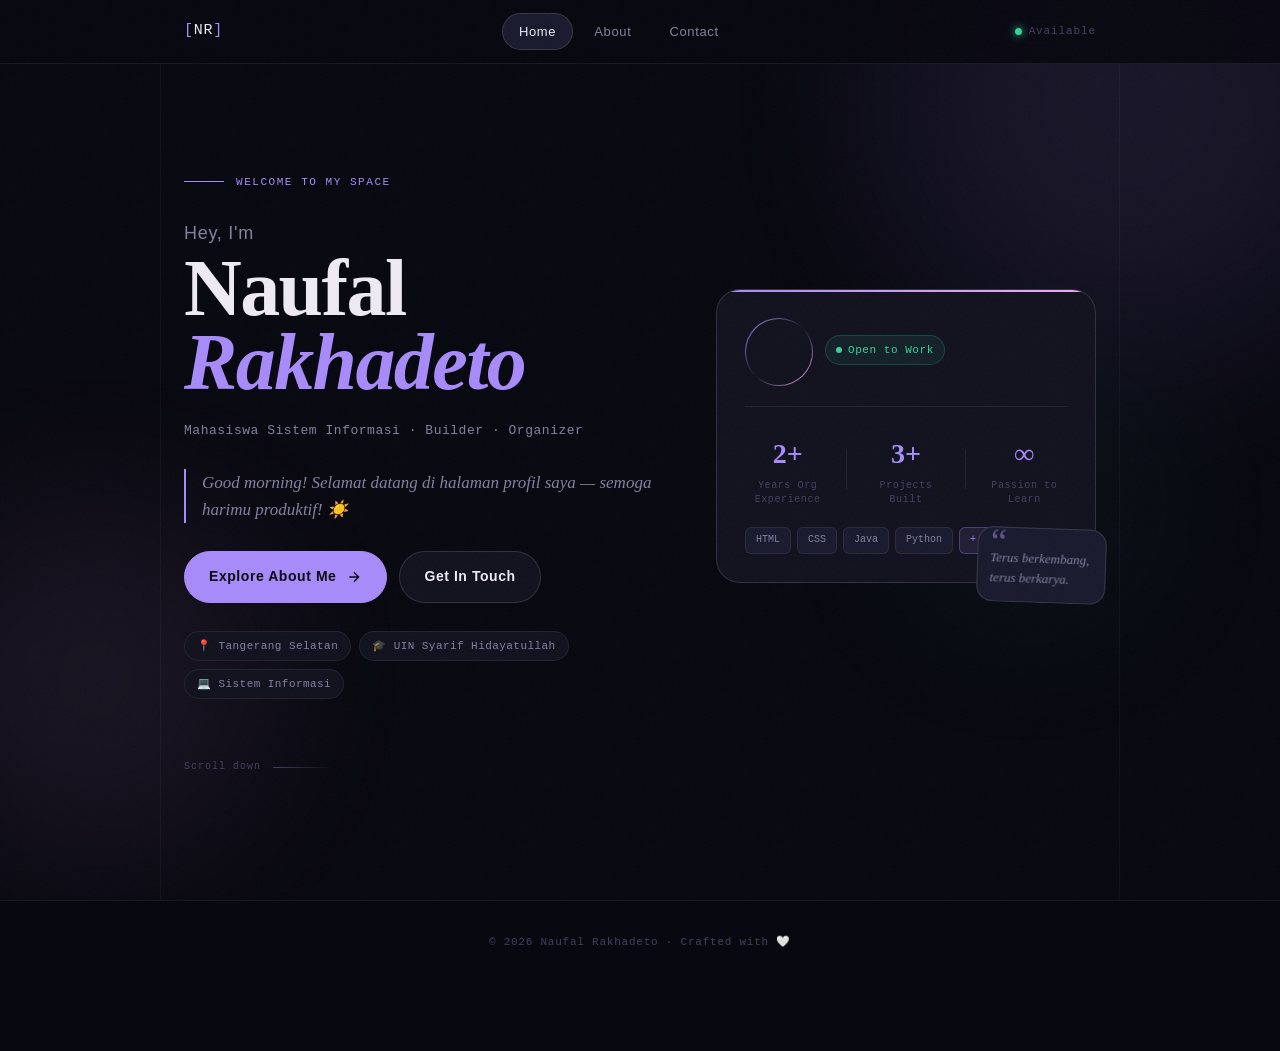
==== commit d635b660: "Add files via upload" ====
--- a/index.html
+++ b/index.html
@@ -1,38 +1,31 @@
 <!DOCTYPE html>
 <html lang="id">
 <head>
-  <meta charset="UTF-8" />
+  <meta charset="UTF-8"/>
   <meta name="viewport" content="width=device-width, initial-scale=1.0"/>
   <title>Naufal Rakhadeto</title>
-  <link rel="stylesheet" href="style.css" />
   <link rel="preconnect" href="https://fonts.googleapis.com">
   <link rel="preconnect" href="https://fonts.gstatic.com" crossorigin>
   <link href="https://fonts.googleapis.com/css2?family=Playfair+Display:ital,wght@0,400;0,700;1,400;1,700&family=Syne:wght@400;500;600;700;800&family=JetBrains+Mono:wght@300;400;500&display=swap" rel="stylesheet">
+  <link rel="stylesheet" href="style.css">
 </head>
 <body>
 
-  <!-- Noise overlay -->
   <div class="noise"></div>
-
-  <!-- Ambient background -->
   <div class="ambient">
     <div class="blob blob-1"></div>
     <div class="blob blob-2"></div>
     <div class="blob blob-3"></div>
   </div>
-
-  <!-- Grid lines decorative -->
   <div class="grid-lines">
     <div class="vline vl-1"></div>
     <div class="vline vl-2"></div>
   </div>
 
-  <!-- ====== NAV ====== -->
+  <!-- NAV -->
   <nav class="navbar">
     <div class="nav-inner">
-      <div class="nav-logo">
-        <span class="logo-bracket">[</span>NR<span class="logo-bracket">]</span>
-      </div>
+      <div class="nav-logo"><span class="logo-bracket">[</span>NR<span class="logo-bracket">]</span></div>
       <div class="nav-tabs">
         <button class="tab-btn active" data-tab="home">Home</button>
         <button class="tab-btn" data-tab="about">About</button>
@@ -45,60 +38,41 @@
     </div>
   </nav>
 
-  <!-- ====== MAIN WRAPPER ====== -->
   <main class="main-wrap">
 
-    <!-- ========== HOME TAB ========== -->
+    <!-- HOME -->
     <section class="tab-page active" id="tab-home">
       <div class="home-layout">
-
-        <!-- Left column -->
         <div class="home-left">
           <div class="home-eyebrow">
             <span class="eyebrow-line"></span>
             <span class="eyebrow-text">Welcome to my space</span>
           </div>
-
           <h1 class="home-headline">
             <span class="hl-top">Hey, I'm</span>
             <span class="hl-name">Naufal<br><em>Rakhadeto</em></span>
           </h1>
-
-          <p class="home-sub">
-            Mahasiswa Sistem Informasi · Builder · Organizer
-          </p>
-
-          <p class="home-greeting" id="dynamic-greeting">
-            <!-- filled by JS -->
-          </p>
-
+          <p class="home-sub">Mahasiswa Sistem Informasi &middot; Builder &middot; Organizer</p>
+          <p class="home-greeting" id="dynamic-greeting"></p>
           <div class="home-cta">
             <button class="cta-primary" data-goto="about">
               <span>Explore About Me</span>
               <svg width="16" height="16" viewBox="0 0 24 24" fill="none" stroke="currentColor" stroke-width="2"><path d="M5 12h14M12 5l7 7-7 7"/></svg>
             </button>
-            <button class="cta-secondary" data-goto="contact">
-              <span>Get In Touch</span>
-            </button>
-          </div>
-
+            <button class="cta-secondary" data-goto="contact"><span>Get In Touch</span></button>
+          </div>
           <div class="home-chips">
-            <span class="chip">📍 Tangerang Selatan</span>
-            <span class="chip">🎓 UIN Syarif Hidayatullah</span>
-            <span class="chip">💻 Sistem Informasi</span>
-          </div>
-        </div>
-
-        <!-- Right column – card -->
+            <span class="chip">&#128205; Tangerang Selatan</span>
+            <span class="chip">&#127891; UIN Syarif Hidayatullah</span>
+            <span class="chip">&#128187; Sistem Informasi</span>
+          </div>
+        </div>
         <div class="home-right">
           <div class="hero-card">
             <div class="hc-avatar">
               <div class="hc-ring"></div>
               <div class="hc-img">NR</div>
-              <div class="hc-badge">
-                <span class="hc-badge-dot"></span>
-                Open to Work
-              </div>
+              <div class="hc-badge"><span class="hc-badge-dot"></span>Open to Work</div>
             </div>
             <div class="hc-stats">
               <div class="stat-item">
@@ -112,7 +86,7 @@
               </div>
               <div class="stat-divider"></div>
               <div class="stat-item">
-                <span class="stat-num">∞</span>
+                <span class="stat-num">&#8734;</span>
                 <span class="stat-label">Passion to<br>Learn</span>
               </div>
             </div>
@@ -124,101 +98,64 @@
               <span class="sp-tag active-tag">+ more</span>
             </div>
           </div>
-
-          <!-- Floating decorative quote -->
           <div class="float-quote">
-            <span class="fq-mark">"</span>
+            <span class="fq-mark">&ldquo;</span>
             <p>Terus berkembang,<br>terus berkarya.</p>
           </div>
         </div>
-
-      </div>
-
-      <!-- Scroll hint -->
+      </div>
       <div class="scroll-hint">
         <span class="sh-text">Scroll down</span>
         <div class="sh-line"></div>
       </div>
     </section>
 
-    <!-- ========== ABOUT TAB ========== -->
+    <!-- ABOUT -->
     <section class="tab-page" id="tab-about">
-
-      <div class="about-layout">
-
-        <!-- Section header -->
+      <div class="page-inner">
         <div class="section-header">
           <p class="sh-eyebrow">// about me</p>
           <h2 class="sh-title">The Story<br><em>Behind the Code</em></h2>
         </div>
-
-        <!-- About content grid -->
         <div class="about-grid">
 
-          <!-- Bio card -->
           <div class="about-card bio-card">
             <div class="ac-label">Bio</div>
-            <p class="bio-long">
-              Mahasiswa program studi <strong>Sistem Informasi</strong> di UIN Syarif Hidayatullah Jakarta 
-              dengan ketertarikan kuat pada bidang <strong>organisasi, event management, leadership,</strong> 
-              dan koordinasi tim. Terbiasa bekerja dalam tekanan dengan kemampuan komunikasi yang baik, 
-              dan aktif berkontribusi dalam kegiatan kampus.
-            </p>
-            <p class="bio-long" style="margin-top:12px">
-              Berorientasi pada pengembangan diri dan terus mencari kesempatan untuk terlibat dalam 
-              program yang <em>berdampak</em>.
-            </p>
-          </div>
-
-          <!-- Education card -->
-          <div class="about-card edu-card">
+            <p class="bio-long">Mahasiswa program studi <strong>Sistem Informasi</strong> di UIN Syarif Hidayatullah Jakarta dengan ketertarikan kuat pada bidang <strong>organisasi, event management, leadership,</strong> dan koordinasi tim. Terbiasa bekerja dalam tekanan dengan kemampuan komunikasi yang baik, dan aktif berkontribusi dalam kegiatan kampus.</p>
+            <p class="bio-long" style="margin-top:12px">Berorientasi pada pengembangan diri dan terus mencari kesempatan untuk terlibat dalam program yang <em>berdampak</em>.</p>
+          </div>
+
+          <div class="about-card">
             <div class="ac-label">Pendidikan</div>
             <div class="edu-item">
-              <div class="edu-icon">🎓</div>
-              <div class="edu-detail">
+              <div class="edu-icon">&#127891;</div>
+              <div>
                 <span class="edu-name">UIN Syarif Hidayatullah Jakarta</span>
-                <span class="edu-prog">Sistem Informasi · 2024 – Sekarang</span>
+                <span class="edu-prog">Sistem Informasi &middot; 2024 &ndash; Sekarang</span>
               </div>
             </div>
             <div class="edu-item">
-              <div class="edu-icon">🏫</div>
-              <div class="edu-detail">
+              <div class="edu-icon">&#127979;</div>
+              <div>
                 <span class="edu-name">SMAS Waskito</span>
-                <span class="edu-prog">Jurusan IPA · 2021 – 2024</span>
-              </div>
-            </div>
-          </div>
-
-          <!-- Skills card -->
-          <div class="about-card skills-card">
+                <span class="edu-prog">Jurusan IPA &middot; 2021 &ndash; 2024</span>
+              </div>
+            </div>
+          </div>
+
+          <div class="about-card">
             <div class="ac-label">Skills</div>
             <div class="skills-groups">
-              <div class="skill-group">
+              <div>
                 <span class="sg-label">Technical</span>
                 <div class="skill-bars">
-                  <div class="skill-bar-item">
-                    <span class="sbi-name">HTML & CSS</span>
-                    <div class="sbi-track"><div class="sbi-fill" data-pct="82"></div></div>
-                    <span class="sbi-pct">82%</span>
-                  </div>
-                  <div class="skill-bar-item">
-                    <span class="sbi-name">Java</span>
-                    <div class="sbi-track"><div class="sbi-fill" data-pct="65"></div></div>
-                    <span class="sbi-pct">65%</span>
-                  </div>
-                  <div class="skill-bar-item">
-                    <span class="sbi-name">Python</span>
-                    <div class="sbi-track"><div class="sbi-fill" data-pct="60"></div></div>
-                    <span class="sbi-pct">60%</span>
-                  </div>
-                  <div class="skill-bar-item">
-                    <span class="sbi-name">Microsoft Office</span>
-                    <div class="sbi-track"><div class="sbi-fill" data-pct="88"></div></div>
-                    <span class="sbi-pct">88%</span>
-                  </div>
-                </div>
-              </div>
-              <div class="skill-group">
+                  <div class="skill-bar-item"><span class="sbi-name">HTML &amp; CSS</span><div class="sbi-track"><div class="sbi-fill" data-pct="82"></div></div><span class="sbi-pct">82%</span></div>
+                  <div class="skill-bar-item"><span class="sbi-name">Java</span><div class="sbi-track"><div class="sbi-fill" data-pct="65"></div></div><span class="sbi-pct">65%</span></div>
+                  <div class="skill-bar-item"><span class="sbi-name">Python</span><div class="sbi-track"><div class="sbi-fill" data-pct="60"></div></div><span class="sbi-pct">60%</span></div>
+                  <div class="skill-bar-item"><span class="sbi-name">Microsoft Office</span><div class="sbi-track"><div class="sbi-fill" data-pct="88"></div></div><span class="sbi-pct">88%</span></div>
+                </div>
+              </div>
+              <div>
                 <span class="sg-label">Soft Skills</span>
                 <div class="soft-tags">
                   <span class="soft-tag">Public Speaking</span>
@@ -232,13 +169,12 @@
             </div>
           </div>
 
-          <!-- Experience card -->
           <div class="about-card exp-card">
             <div class="ac-label">Pengalaman</div>
             <div class="timeline">
               <div class="tl-item">
                 <div class="tl-dot"></div>
-                <div class="tl-content">
+                <div>
                   <span class="tl-date">2025</span>
                   <span class="tl-role">Kakak Pembimbing (Kabim)</span>
                   <span class="tl-org">PBAK FST UIN Syarif Hidayatullah Jakarta</span>
@@ -247,8 +183,8 @@
               </div>
               <div class="tl-item">
                 <div class="tl-dot"></div>
-                <div class="tl-content">
-                  <span class="tl-date">2022 – 2023</span>
+                <div>
+                  <span class="tl-date">2022 &ndash; 2023</span>
                   <span class="tl-role">Wakil Ketua OSIS</span>
                   <span class="tl-org">OSIS SMA</span>
                   <p class="tl-desc">Mengkoordinasikan kegiatan sekolah, memimpin tim internal, mengelola rapat dan pembagian tugas secara kolaboratif.</p>
@@ -257,15 +193,14 @@
             </div>
           </div>
 
-          <!-- Projects card -->
-          <div class="about-card proj-card">
+          <div class="about-card">
             <div class="ac-label">Projects</div>
             <div class="projects-list">
               <div class="proj-item">
-                <div class="proj-icon">📸</div>
+                <div class="proj-icon">&#128247;</div>
                 <div class="proj-info">
                   <span class="proj-name">Pixel Booth</span>
-                  <span class="proj-tech">HTML · CSS · JavaScript</span>
+                  <span class="proj-tech">HTML &middot; CSS &middot; JavaScript</span>
                   <p class="proj-desc">Aplikasi photo booth berbasis web dengan fitur filter, frame, dan download foto langsung dari browser.</p>
                 </div>
                 <a href="https://github.com/rakhadeto" target="_blank" class="proj-link">
@@ -273,10 +208,10 @@
                 </a>
               </div>
               <div class="proj-item">
-                <div class="proj-icon">📊</div>
+                <div class="proj-icon">&#128202;</div>
                 <div class="proj-info">
-                  <span class="proj-name">Student Habits & Performance</span>
-                  <span class="proj-tech">Python · Data Analysis</span>
+                  <span class="proj-name">Student Habits &amp; Performance</span>
+                  <span class="proj-tech">Python &middot; Data Analysis</span>
                   <p class="proj-desc">Analisis korelasi kebiasaan belajar mahasiswa terhadap performa akademik menggunakan dataset dan visualisasi data.</p>
                 </div>
                 <a href="https://github.com/rakhadeto" target="_blank" class="proj-link">
@@ -284,10 +219,10 @@
                 </a>
               </div>
               <div class="proj-item">
-                <div class="proj-icon">✅</div>
+                <div class="proj-icon">&#9989;</div>
                 <div class="proj-info">
                   <span class="proj-name">My To-Do App</span>
-                  <span class="proj-tech">HTML · CSS · JavaScript</span>
+                  <span class="proj-tech">HTML &middot; CSS &middot; JavaScript</span>
                   <p class="proj-desc">Aplikasi manajemen tugas harian berbasis web dengan fitur tambah, edit, hapus, dan pengelolaan prioritas aktivitas.</p>
                 </div>
                 <a href="https://github.com/rakhadeto" target="_blank" class="proj-link">
@@ -297,14 +232,13 @@
             </div>
           </div>
 
-          <!-- Fun fact card -->
-          <div class="about-card fun-card">
+          <div class="about-card">
             <div class="ac-label">Fun Facts</div>
             <div class="fun-list">
-              <div class="fun-item"><span class="fun-emoji">🔥</span><span>Suka ngoding sambil dengerin lo-fi</span></div>
-              <div class="fun-item"><span class="fun-emoji">📚</span><span>Aktif di kegiatan kampus & organisasi</span></div>
-              <div class="fun-item"><span class="fun-emoji">🚀</span><span>Selalu excited belajar teknologi baru</span></div>
-              <div class="fun-item"><span class="fun-emoji">🤝</span><span>People-person yang suka kolaborasi</span></div>
+              <div class="fun-item"><span class="fun-emoji">&#128293;</span><span>Suka ngoding sambil dengerin lo-fi</span></div>
+              <div class="fun-item"><span class="fun-emoji">&#128218;</span><span>Aktif di kegiatan kampus &amp; organisasi</span></div>
+              <div class="fun-item"><span class="fun-emoji">&#128640;</span><span>Selalu excited belajar teknologi baru</span></div>
+              <div class="fun-item"><span class="fun-emoji">&#129309;</span><span>People-person yang suka kolaborasi</span></div>
             </div>
           </div>
 
@@ -312,86 +246,55 @@
       </div>
     </section>
 
-    <!-- ========== CONTACT TAB ========== -->
+    <!-- CONTACT -->
     <section class="tab-page" id="tab-contact">
-      <div class="contact-layout">
-
+      <div class="page-inner contact-inner">
         <div class="section-header">
           <p class="sh-eyebrow">// contact</p>
           <h2 class="sh-title">Let's<br><em>Connect</em></h2>
         </div>
-
-        <p class="contact-intro">
-          Feel free to reach out — whether it's collaboration, project ideas, or just saying hi!
-        </p>
-
+        <p class="contact-intro">Feel free to reach out &mdash; whether it's collaboration, project ideas, or just saying hi!</p>
         <div class="links-grid">
-
           <a href="https://wa.me/6281291359191" target="_blank" rel="noopener" class="link-card" data-platform="whatsapp">
             <div class="link-icon">
               <svg viewBox="0 0 24 24" fill="currentColor"><path d="M17.472 14.382c-.297-.149-1.758-.867-2.03-.967-.273-.099-.471-.148-.67.15-.197.297-.767.966-.94 1.164-.173.199-.347.223-.644.075-.297-.15-1.255-.463-2.39-1.475-.883-.788-1.48-1.761-1.653-2.059-.173-.297-.018-.458.13-.606.134-.133.298-.347.446-.52.149-.174.198-.298.298-.497.099-.198.05-.371-.025-.52-.075-.149-.669-1.612-.916-2.207-.242-.579-.487-.5-.669-.51-.173-.008-.371-.01-.57-.01-.198 0-.52.074-.792.372-.272.297-1.04 1.016-1.04 2.479 0 1.462 1.065 2.875 1.213 3.074.149.198 2.096 3.2 5.077 4.487.709.306 1.262.489 1.694.625.712.227 1.36.195 1.871.118.571-.085 1.758-.719 2.006-1.413.248-.694.248-1.289.173-1.413-.074-.124-.272-.198-.57-.347m-5.421 7.403h-.004a9.87 9.87 0 01-5.031-1.378l-.361-.214-3.741.982.998-3.648-.235-.374a9.86 9.86 0 01-1.51-5.26c.001-5.45 4.436-9.884 9.888-9.884 2.64 0 5.122 1.03 6.988 2.898a9.825 9.825 0 012.893 6.994c-.003 5.45-4.437 9.884-9.885 9.884m8.413-18.297A11.815 11.815 0 0012.05 0C5.495 0 .16 5.335.157 11.892c0 2.096.547 4.142 1.588 5.945L.057 24l6.305-1.654a11.882 11.882 0 005.683 1.448h.005c6.554 0 11.89-5.335 11.893-11.893a11.821 11.821 0 00-3.48-8.413z"/></svg>
             </div>
-            <div class="link-info">
-              <span class="link-name">WhatsApp</span>
-              <span class="link-handle">+62 812 9135 9191</span>
-            </div>
-            <div class="link-arrow">
-              <svg width="16" height="16" viewBox="0 0 24 24" fill="none" stroke="currentColor" stroke-width="1.5"><path d="M5 12h14M12 5l7 7-7 7"/></svg>
-            </div>
+            <div class="link-info"><span class="link-name">WhatsApp</span><span class="link-handle">+62 812 9135 9191</span></div>
+            <div class="link-arrow"><svg width="16" height="16" viewBox="0 0 24 24" fill="none" stroke="currentColor" stroke-width="1.5"><path d="M5 12h14M12 5l7 7-7 7"/></svg></div>
           </a>
-
-          <a href="/cdn-cgi/l/email-protection#1062717b78717475647f50777d71797c3e737f7d" target="_blank" rel="noopener" class="link-card" data-platform="email">
+          <a href="mailto:rakhadeto@gmail.com" rel="noopener" class="link-card" data-platform="email">
             <div class="link-icon">
               <svg viewBox="0 0 24 24" fill="none" stroke="currentColor" stroke-width="1.5"><path d="M4 4h16c1.1 0 2 .9 2 2v12c0 1.1-.9 2-2 2H4c-1.1 0-2-.9-2-2V6c0-1.1.9-2 2-2z"/><polyline points="22,6 12,13 2,6"/></svg>
             </div>
-            <div class="link-info">
-              <span class="link-name">Email</span>
-              <span class="link-handle"><span class="__cf_email__" data-cfemail="b4c6d5dfdcd5d0d1c0dbf4d3d9d5ddd89ad7dbd9">[email&#160;protected]</span></span>
-            </div>
-            <div class="link-arrow">
-              <svg width="16" height="16" viewBox="0 0 24 24" fill="none" stroke="currentColor" stroke-width="1.5"><path d="M5 12h14M12 5l7 7-7 7"/></svg>
-            </div>
+            <div class="link-info"><span class="link-name">Email</span><span class="link-handle">rakhadeto@gmail.com</span></div>
+            <div class="link-arrow"><svg width="16" height="16" viewBox="0 0 24 24" fill="none" stroke="currentColor" stroke-width="1.5"><path d="M5 12h14M12 5l7 7-7 7"/></svg></div>
           </a>
-
           <a href="https://github.com/rakhadeto" target="_blank" rel="noopener" class="link-card" data-platform="github">
             <div class="link-icon">
               <svg viewBox="0 0 24 24" fill="currentColor"><path d="M12 0c-6.626 0-12 5.373-12 12 0 5.302 3.438 9.8 8.207 11.387.599.111.793-.261.793-.577v-2.234c-3.338.726-4.033-1.416-4.033-1.416-.546-1.387-1.333-1.756-1.333-1.756-1.089-.745.083-.729.083-.729 1.205.084 1.839 1.237 1.839 1.237 1.07 1.834 2.807 1.304 3.492.997.107-.775.418-1.305.762-1.604-2.665-.305-5.467-1.334-5.467-5.931 0-1.311.469-2.381 1.236-3.221-.124-.303-.535-1.524.117-3.176 0 0 1.008-.322 3.301 1.23.957-.266 1.983-.399 3.003-.404 1.02.005 2.047.138 3.006.404 2.291-1.552 3.297-1.23 3.297-1.23.653 1.653.242 2.874.118 3.176.77.84 1.235 1.911 1.235 3.221 0 4.609-2.807 5.624-5.479 5.921.43.372.823 1.102.823 2.222v3.293c0 .319.192.694.801.576 4.765-1.589 8.199-6.086 8.199-11.386 0-6.627-5.373-12-12-12z"/></svg>
             </div>
-            <div class="link-info">
-              <span class="link-name">GitHub</span>
-              <span class="link-handle">@rakhadeto</span>
-            </div>
-            <div class="link-arrow">
-              <svg width="16" height="16" viewBox="0 0 24 24" fill="none" stroke="currentColor" stroke-width="1.5"><path d="M5 12h14M12 5l7 7-7 7"/></svg>
-            </div>
+            <div class="link-info"><span class="link-name">GitHub</span><span class="link-handle">@rakhadeto</span></div>
+            <div class="link-arrow"><svg width="16" height="16" viewBox="0 0 24 24" fill="none" stroke="currentColor" stroke-width="1.5"><path d="M5 12h14M12 5l7 7-7 7"/></svg></div>
           </a>
-
           <a href="https://instagram.com/rakhadeto_d" target="_blank" rel="noopener" class="link-card" data-platform="instagram">
             <div class="link-icon">
               <svg viewBox="0 0 24 24" fill="none" stroke="currentColor" stroke-width="1.5"><rect x="2" y="2" width="20" height="20" rx="5" ry="5"/><path d="M16 11.37A4 4 0 1 1 12.63 8 4 4 0 0 1 16 11.37z"/><line x1="17.5" y1="6.5" x2="17.51" y2="6.5"/></svg>
             </div>
-            <div class="link-info">
-              <span class="link-name">Instagram</span>
-              <span class="link-handle">@rakhadeto_d</span>
-            </div>
-            <div class="link-arrow">
-              <svg width="16" height="16" viewBox="0 0 24 24" fill="none" stroke="currentColor" stroke-width="1.5"><path d="M5 12h14M12 5l7 7-7 7"/></svg>
-            </div>
+            <div class="link-info"><span class="link-name">Instagram</span><span class="link-handle">@rakhadeto_d</span></div>
+            <div class="link-arrow"><svg width="16" height="16" viewBox="0 0 24 24" fill="none" stroke="currentColor" stroke-width="1.5"><path d="M5 12h14M12 5l7 7-7 7"/></svg></div>
           </a>
         </div>
-
         <div class="contact-footer-note">
           <span class="cfn-line"></span>
-          <span class="cfn-text">Response within 24 hours 🙌</span>
+          <span class="cfn-text">Response within 24 hours &#128588;</span>
           <span class="cfn-line"></span>
         </div>
-
       </div>
     </section>
 
   </main>
 
-  <!-- ====== BOTTOM NAV (mobile) ====== -->
+  <!-- BOTTOM NAV mobile -->
   <div class="bottom-nav">
     <button class="bn-btn active" data-tab="home">
       <svg width="20" height="20" viewBox="0 0 24 24" fill="none" stroke="currentColor" stroke-width="1.8"><path d="M3 9l9-7 9 7v11a2 2 0 01-2 2H5a2 2 0 01-2-2z"/><polyline points="9 22 9 12 15 12 15 22"/></svg>
@@ -407,6 +310,10 @@
     </button>
   </div>
 
-  <!-- Footer -->
   <footer class="site-footer">
-    <p+    <p>&#169; <span id="year"></span> Naufal Rakhadeto &middot; Crafted with &#x1F90D;</p>
+  </footer>
+
+  <script src="script.js"></script>
+</body>
+</html>
--- a/style.css
+++ b/style.css
@@ -0,0 +1,243 @@
+/* ============================================
+   NAUFAL RAKHADETO — style.css
+   ============================================ */
+:root {
+  --bg:#080810; --bg2:#0e0e1a; --surface:#12121f; --surface2:#1a1a2e;
+  --border:rgba(255,255,255,0.07); --border2:rgba(255,255,255,0.13);
+  --text-1:#eeeaf4; --text-2:#8480a0; --text-3:#443f60;
+  --accent:#a78bfa; --accent-2:#f0abfc; --accent-3:#34d399;
+  --accent-wa:#25d366; --accent-em:#ea4335; --accent-gh:#e8eaed; --accent-ig:#e1306c;
+  --fam-display:'Playfair Display',serif;
+  --fam-sans:'Syne',sans-serif;
+  --fam-mono:'JetBrains Mono',monospace;
+  --r-sm:10px; --r-md:16px; --r-lg:24px;
+  --nav-h:64px; --bnav-h:68px; --max-w:960px;
+  --ease:cubic-bezier(0.25,0.46,0.45,0.94);
+}
+*,*::before,*::after{box-sizing:border-box;margin:0;padding:0}
+html{scroll-behavior:smooth}
+body{background:var(--bg);color:var(--text-1);font-family:var(--fam-mono);font-size:14px;line-height:1.65;min-height:100vh;overflow-x:hidden;-webkit-font-smoothing:antialiased;padding-bottom:var(--bnav-h)}
+a{text-decoration:none;color:inherit}
+button{border:none;background:none;cursor:pointer;color:inherit;font:inherit}
+
+/* Noise */
+.noise{position:fixed;inset:0;z-index:200;pointer-events:none;opacity:0.03;background-image:url("data:image/svg+xml,%3Csvg viewBox='0 0 256 256' xmlns='http://www.w3.org/2000/svg'%3E%3Cfilter id='n'%3E%3CfeTurbulence type='fractalNoise' baseFrequency='0.9' numOctaves='4' stitchTiles='stitch'/%3E%3C/filter%3E%3Crect width='100%25' height='100%25' filter='url(%23n)'/%3E%3C/svg%3E");background-size:128px}
+
+/* Blobs */
+.ambient{position:fixed;inset:0;pointer-events:none;overflow:hidden;z-index:0}
+.blob{position:absolute;border-radius:50%;filter:blur(90px)}
+.blob-1{width:500px;height:500px;background:var(--accent);opacity:.10;top:-150px;right:-100px;animation:bd1 14s ease-in-out infinite alternate}
+.blob-2{width:350px;height:350px;background:var(--accent-2);opacity:.08;bottom:5%;left:-80px;animation:bd2 18s ease-in-out infinite alternate}
+.blob-3{width:250px;height:250px;background:var(--accent-3);opacity:.06;bottom:30%;right:10%;animation:bd1 22s ease-in-out infinite alternate-reverse}
+@keyframes bd1{from{transform:translate(0,0) scale(1)}to{transform:translate(40px,30px) scale(1.1)}}
+@keyframes bd2{from{transform:translate(0,0) scale(1)}to{transform:translate(-30px,40px) scale(1.08)}}
+
+/* Grid */
+.grid-lines{position:fixed;inset:0;pointer-events:none;z-index:0}
+.vline{position:absolute;top:0;bottom:0;width:1px;background:var(--border);opacity:.5}
+.vl-1{left:calc(50% - 480px)}.vl-2{right:calc(50% - 480px)}
+
+/* NAV */
+.navbar{position:fixed;top:0;left:0;right:0;z-index:100;height:var(--nav-h);background:rgba(8,8,16,.85);backdrop-filter:blur(20px);-webkit-backdrop-filter:blur(20px);border-bottom:1px solid var(--border)}
+.nav-inner{max-width:var(--max-w);margin:0 auto;height:100%;padding:0 24px;display:flex;align-items:center;justify-content:space-between}
+.nav-logo{font-family:var(--fam-mono);font-size:15px;font-weight:500;letter-spacing:.05em}
+.logo-bracket{color:var(--accent)}
+.nav-tabs{display:flex;gap:4px}
+.tab-btn{font-family:var(--fam-sans);font-size:13px;font-weight:500;letter-spacing:.05em;padding:7px 16px;border-radius:40px;color:var(--text-2);transition:all .25s var(--ease);border:1px solid transparent}
+.tab-btn:hover{color:var(--text-1)}
+.tab-btn.active{background:var(--surface2);color:var(--text-1);border-color:var(--border2)}
+.nav-indicator{display:flex;align-items:center;gap:7px}
+.ind-dot{width:7px;height:7px;border-radius:50%;background:var(--accent-3);box-shadow:0 0 8px var(--accent-3);animation:pulse-dot 2.2s ease-in-out infinite}
+@keyframes pulse-dot{0%,100%{box-shadow:0 0 6px var(--accent-3)}50%{box-shadow:0 0 16px var(--accent-3)}}
+.ind-text{font-family:var(--fam-mono);font-size:11px;color:var(--text-3);letter-spacing:.08em}
+
+/* TABS */
+.main-wrap{position:relative;z-index:1;padding-top:var(--nav-h);min-height:100vh}
+.tab-page{display:none}
+.tab-page.active{display:block;animation:tabIn .45s var(--ease) both}
+@keyframes tabIn{from{opacity:0;transform:translateY(20px)}to{opacity:1;transform:translateY(0)}}
+
+/* HOME */
+#tab-home{max-width:var(--max-w);margin:0 auto;padding:64px 24px 80px;min-height:calc(100vh - var(--nav-h));display:flex;flex-direction:column;justify-content:center}
+.home-layout{display:grid;grid-template-columns:1fr 380px;gap:60px;align-items:center}
+.home-left{display:flex;flex-direction:column;gap:28px}
+.home-eyebrow{display:flex;align-items:center;gap:12px}
+.eyebrow-line{height:1px;width:40px;background:var(--accent);display:block}
+.eyebrow-text{font-family:var(--fam-mono);font-size:11px;color:var(--accent);letter-spacing:.14em;text-transform:uppercase}
+.home-headline{display:flex;flex-direction:column;gap:4px}
+.hl-top{font-family:var(--fam-sans);font-size:18px;font-weight:500;color:var(--text-2);letter-spacing:.04em}
+.hl-name{font-family:var(--fam-display);font-size:clamp(52px,7vw,80px);font-weight:700;line-height:.92;letter-spacing:-.02em;color:var(--text-1)}
+.hl-name em{font-style:italic;color:var(--accent)}
+.home-sub{font-family:var(--fam-mono);font-size:13px;color:var(--text-2);letter-spacing:.04em;margin-top:-8px}
+.home-greeting{font-family:var(--fam-display);font-size:17px;font-style:italic;color:var(--text-2);line-height:1.6;border-left:2px solid var(--accent);padding-left:16px}
+.home-cta{display:flex;gap:12px;flex-wrap:wrap}
+.cta-primary{display:inline-flex;align-items:center;gap:10px;font-family:var(--fam-sans);font-size:14px;font-weight:600;letter-spacing:.04em;padding:13px 24px;background:var(--accent);color:#080810;border-radius:40px;transition:all .3s var(--ease);border:1px solid var(--accent);cursor:pointer}
+.cta-primary:hover{background:var(--accent-2);border-color:var(--accent-2);transform:translateY(-2px);box-shadow:0 8px 24px rgba(167,139,250,.3)}
+.cta-primary svg{transition:transform .3s var(--ease)}
+.cta-primary:hover svg{transform:translateX(4px)}
+.cta-secondary{display:inline-flex;align-items:center;font-family:var(--fam-sans);font-size:14px;font-weight:600;letter-spacing:.04em;padding:13px 24px;border-radius:40px;border:1px solid var(--border2);color:var(--text-1);background:var(--surface);transition:all .3s var(--ease);cursor:pointer}
+.cta-secondary:hover{border-color:var(--accent);color:var(--accent);transform:translateY(-2px)}
+.home-chips{display:flex;gap:8px;flex-wrap:wrap}
+.chip{font-family:var(--fam-mono);font-size:11px;padding:5px 12px;border-radius:20px;background:var(--surface);border:1px solid var(--border);color:var(--text-2);letter-spacing:.04em}
+
+/* Hero Card */
+.home-right{position:relative}
+.hero-card{background:var(--surface);border:1px solid var(--border2);border-radius:var(--r-lg);padding:28px;position:relative;overflow:hidden}
+.hero-card::before{content:'';position:absolute;top:0;left:0;right:0;height:2px;background:linear-gradient(90deg,var(--accent),var(--accent-2))}
+.hc-avatar{display:flex;align-items:center;gap:16px;padding-bottom:24px;border-bottom:1px solid var(--border);margin-bottom:24px;position:relative}
+.hc-ring{position:absolute;width:68px;height:68px;border-radius:50%;border:1.5px solid transparent;background:linear-gradient(var(--surface),var(--surface)) padding-box,linear-gradient(135deg,var(--accent),transparent,var(--accent-2)) border-box;animation:rotateSlow 8s linear infinite;top:0;left:0}
+@keyframes rotateSlow{from{transform:rotate(0deg)}to{transform:rotate(360deg)}}
+.hc-img{width:64px;height:64px;border-radius:50%;background:linear-gradient(135deg,var(--surface2),var(--bg2));display:flex;align-items:center;justify-content:center;font-family:var(--fam-display);font-size:22px;font-weight:700;color:var(--accent);border:1px solid var(--border);flex-shrink:0}
+.hc-badge{display:inline-flex;align-items:center;gap:6px;font-family:var(--fam-mono);font-size:11px;color:var(--accent-3);background:rgba(52,211,153,.08);border:1px solid rgba(52,211,153,.2);padding:5px 10px;border-radius:20px;letter-spacing:.05em}
+.hc-badge-dot{width:6px;height:6px;border-radius:50%;background:var(--accent-3);animation:pulse-dot 2s infinite}
+.hc-stats{display:flex;align-items:center;gap:16px;margin-bottom:20px}
+.stat-item{flex:1;text-align:center}
+.stat-num{display:block;font-family:var(--fam-display);font-size:28px;font-weight:700;color:var(--accent)}
+.stat-label{display:block;font-family:var(--fam-mono);font-size:10px;color:var(--text-3);letter-spacing:.06em;margin-top:2px;line-height:1.4}
+.stat-divider{width:1px;height:40px;background:var(--border)}
+.hc-skills-preview{display:flex;flex-wrap:wrap;gap:6px}
+.sp-tag{font-family:var(--fam-mono);font-size:10px;padding:4px 10px;border-radius:6px;background:var(--surface2);border:1px solid var(--border);color:var(--text-2)}
+.sp-tag.active-tag{background:rgba(167,139,250,.1);border-color:rgba(167,139,250,.3);color:var(--accent)}
+.float-quote{position:absolute;bottom:-20px;right:-10px;background:var(--surface2);border:1px solid var(--border2);border-radius:var(--r-md);padding:14px 16px 14px 12px;max-width:180px;backdrop-filter:blur(10px);transform:rotate(2deg);animation:floatQ 4s ease-in-out infinite alternate}
+@keyframes floatQ{from{transform:rotate(2deg) translateY(0)}to{transform:rotate(2deg) translateY(-8px)}}
+.fq-mark{font-family:var(--fam-display);font-size:36px;color:var(--accent);opacity:.5;line-height:0;display:block;margin-bottom:6px}
+.float-quote p{font-family:var(--fam-display);font-style:italic;font-size:13px;color:var(--text-2);line-height:1.5}
+.scroll-hint{display:flex;align-items:center;gap:12px;margin-top:60px}
+.sh-text{font-family:var(--fam-mono);font-size:10px;color:var(--text-3);letter-spacing:.1em}
+.sh-line{height:1px;width:60px;background:linear-gradient(90deg,var(--text-3),transparent)}
+
+/* PAGE INNER */
+.page-inner{max-width:var(--max-w);margin:0 auto;padding:60px 24px 100px}
+.contact-inner{max-width:560px}
+
+/* SECTION HEADER */
+.section-header{margin-bottom:48px}
+.sh-eyebrow{font-family:var(--fam-mono);font-size:12px;color:var(--accent);letter-spacing:.12em;margin-bottom:10px}
+.sh-title{font-family:var(--fam-display);font-size:clamp(36px,5vw,56px);font-weight:700;line-height:1.05;letter-spacing:-.02em}
+.sh-title em{font-style:italic;color:var(--accent)}
+
+/* ABOUT GRID */
+.about-grid{display:grid;grid-template-columns:1fr 1fr;gap:16px}
+.about-card{background:var(--surface);border:1px solid var(--border);border-radius:var(--r-lg);padding:24px;transition:border-color .3s,transform .3s}
+.about-card:hover{border-color:var(--border2);transform:translateY(-2px)}
+.ac-label{font-family:var(--fam-mono);font-size:10px;font-weight:500;color:var(--accent);letter-spacing:.14em;text-transform:uppercase;margin-bottom:16px;display:inline-flex;align-items:center;gap:8px}
+.ac-label::before{content:'';width:16px;height:1px;background:var(--accent);display:block}
+.bio-card{grid-column:1/-1}
+.bio-long{font-family:var(--fam-display);font-size:16px;line-height:1.7;color:var(--text-2)}
+.bio-long strong{color:var(--text-1);font-weight:400}
+.bio-long em{color:var(--accent);font-style:italic}
+.edu-item{display:flex;align-items:flex-start;gap:12px;margin-bottom:14px}
+.edu-item:last-child{margin-bottom:0}
+.edu-icon{font-size:20px;flex-shrink:0;margin-top:1px}
+.edu-name{display:block;font-family:var(--fam-sans);font-size:14px;font-weight:600;color:var(--text-1);margin-bottom:2px}
+.edu-prog{display:block;font-family:var(--fam-mono);font-size:11px;color:var(--text-3)}
+.skills-groups{display:flex;flex-direction:column;gap:20px}
+.sg-label{display:block;font-family:var(--fam-mono);font-size:10px;color:var(--text-3);letter-spacing:.08em;text-transform:uppercase;margin-bottom:10px}
+.skill-bars{display:flex;flex-direction:column;gap:10px}
+.skill-bar-item{display:flex;align-items:center;gap:10px}
+.sbi-name{font-family:var(--fam-mono);font-size:11px;color:var(--text-2);width:110px;flex-shrink:0}
+.sbi-track{flex:1;height:3px;background:var(--surface2);border-radius:2px;overflow:hidden}
+.sbi-fill{height:100%;width:0;background:linear-gradient(90deg,var(--accent),var(--accent-2));border-radius:2px;transition:width 1.2s cubic-bezier(0.22,1,0.36,1)}
+.sbi-pct{font-family:var(--fam-mono);font-size:10px;color:var(--text-3);width:30px;text-align:right}
+.soft-tags{display:flex;flex-wrap:wrap;gap:6px}
+.soft-tag{font-family:var(--fam-mono);font-size:11px;padding:5px 11px;border-radius:20px;background:rgba(167,139,250,.08);border:1px solid rgba(167,139,250,.2);color:var(--accent)}
+.exp-card{grid-column:1/-1}
+.timeline{display:flex;flex-direction:column;position:relative;padding-left:24px}
+.timeline::before{content:'';position:absolute;left:6px;top:8px;bottom:8px;width:1px;background:linear-gradient(180deg,var(--accent),var(--surface2))}
+.tl-item{position:relative;padding-bottom:28px}
+.tl-item:last-child{padding-bottom:0}
+.tl-dot{position:absolute;left:-24px;top:6px;width:13px;height:13px;border-radius:50%;background:var(--bg);border:2px solid var(--accent);box-shadow:0 0 8px rgba(167,139,250,.4)}
+.tl-date{display:block;font-family:var(--fam-mono);font-size:10px;color:var(--accent);letter-spacing:.08em;margin-bottom:4px}
+.tl-role{display:block;font-family:var(--fam-sans);font-size:15px;font-weight:700;color:var(--text-1);margin-bottom:2px}
+.tl-org{display:block;font-family:var(--fam-mono);font-size:11px;color:var(--text-3);margin-bottom:8px}
+.tl-desc{font-family:var(--fam-display);font-size:14px;color:var(--text-2);line-height:1.65}
+.projects-list{display:flex;flex-direction:column}
+.proj-item{display:flex;align-items:flex-start;gap:14px;padding:14px 0;border-bottom:1px solid var(--border)}
+.proj-item:first-child{padding-top:0}
+.proj-item:last-child{border-bottom:none;padding-bottom:0}
+.proj-icon{font-size:22px;flex-shrink:0;margin-top:2px}
+.proj-info{flex:1}
+.proj-name{display:block;font-family:var(--fam-sans);font-size:14px;font-weight:700;color:var(--text-1);margin-bottom:2px}
+.proj-tech{display:block;font-family:var(--fam-mono);font-size:10px;color:var(--accent);letter-spacing:.08em;margin-bottom:6px}
+.proj-desc{font-family:var(--fam-display);font-size:13px;color:var(--text-2);line-height:1.6}
+.proj-link{width:32px;height:32px;flex-shrink:0;display:flex;align-items:center;justify-content:center;background:var(--surface2);border:1px solid var(--border);border-radius:8px;color:var(--text-2);transition:all .25s}
+.proj-link:hover{border-color:var(--accent);color:var(--accent);transform:translateY(-2px)}
+.fun-list{display:flex;flex-direction:column;gap:12px}
+.fun-item{display:flex;align-items:center;gap:12px}
+.fun-emoji{font-size:18px;flex-shrink:0}
+.fun-item span:last-child{font-family:var(--fam-mono);font-size:12px;color:var(--text-2)}
+
+/* CONTACT */
+.contact-intro{font-family:var(--fam-display);font-style:italic;font-size:17px;color:var(--text-2);line-height:1.6;margin-bottom:36px;border-left:2px solid var(--accent);padding-left:16px}
+.links-grid{display:flex;flex-direction:column;gap:10px}
+.link-card{display:flex;align-items:center;gap:16px;padding:16px 20px;background:var(--surface);border:1px solid var(--border);border-radius:var(--r-md);transition:all .3s var(--ease);position:relative;overflow:hidden;cursor:pointer}
+.link-card::before{content:'';position:absolute;inset:0;opacity:0;transition:opacity .3s}
+.link-card[data-platform="whatsapp"]::before{background:linear-gradient(135deg,rgba(37,211,102,.07),transparent)}
+.link-card[data-platform="email"]::before{background:linear-gradient(135deg,rgba(234,67,53,.07),transparent)}
+.link-card[data-platform="github"]::before{background:linear-gradient(135deg,rgba(232,234,237,.05),transparent)}
+.link-card[data-platform="instagram"]::before{background:linear-gradient(135deg,rgba(225,48,108,.07),transparent)}
+.link-card:hover{border-color:var(--border2);transform:translateX(5px)}
+.link-card:hover::before{opacity:1}
+.link-card:hover .link-arrow{opacity:1;transform:translateX(0)}
+.link-icon{width:42px;height:42px;border-radius:var(--r-sm);display:flex;align-items:center;justify-content:center;background:var(--surface2);border:1px solid var(--border);flex-shrink:0;transition:all .3s}
+.link-icon svg{width:18px;height:18px}
+.link-card[data-platform="whatsapp"] .link-icon svg{color:var(--accent-wa)}
+.link-card[data-platform="email"] .link-icon svg{color:var(--accent-em)}
+.link-card[data-platform="github"] .link-icon svg{color:var(--accent-gh)}
+.link-card[data-platform="instagram"] .link-icon svg{color:var(--accent-ig)}
+.link-card[data-platform="whatsapp"]:hover .link-icon{background:rgba(37,211,102,.1)}
+.link-card[data-platform="email"]:hover .link-icon{background:rgba(234,67,53,.1)}
+.link-card[data-platform="github"]:hover .link-icon{background:rgba(232,234,237,.06)}
+.link-card[data-platform="instagram"]:hover .link-icon{background:rgba(225,48,108,.1)}
+.link-info{flex:1;min-width:0}
+.link-name{display:block;font-family:var(--fam-sans);font-size:14px;font-weight:600;color:var(--text-1);margin-bottom:2px}
+.link-handle{display:block;font-family:var(--fam-mono);font-size:11px;color:var(--text-3);overflow:hidden;text-overflow:ellipsis;white-space:nowrap;transition:color .3s}
+.link-card:hover .link-handle{color:var(--text-2)}
+.link-arrow{opacity:0;transform:translateX(-6px);transition:all .3s;color:var(--text-3);flex-shrink:0}
+.contact-footer-note{display:flex;align-items:center;gap:16px;margin-top:36px}
+.cfn-line{flex:1;height:1px;background:var(--border)}
+.cfn-text{font-family:var(--fam-mono);font-size:11px;color:var(--text-3);white-space:nowrap}
+
+/* BOTTOM NAV */
+.bottom-nav{position:fixed;bottom:0;left:0;right:0;height:var(--bnav-h);background:rgba(8,8,16,.92);backdrop-filter:blur(20px);-webkit-backdrop-filter:blur(20px);border-top:1px solid var(--border);display:none;align-items:center;justify-content:space-around;padding:0 16px;z-index:100}
+.bn-btn{display:flex;flex-direction:column;align-items:center;gap:3px;padding:8px 20px;color:var(--text-3);transition:color .25s;flex:1;border-radius:var(--r-sm)}
+.bn-btn span{font-family:var(--fam-mono);font-size:9px;letter-spacing:.06em}
+.bn-btn.active{color:var(--accent)}
+
+/* FOOTER */
+.site-footer{text-align:center;padding:32px 24px;border-top:1px solid var(--border);position:relative;z-index:1}
+.site-footer p{font-family:var(--fam-mono);font-size:11px;color:var(--text-3);letter-spacing:.07em}
+
+/* RESPONSIVE */
+@media(max-width:820px){
+  .home-layout{grid-template-columns:1fr;gap:40px}
+  .float-quote{display:none}
+  .about-grid{grid-template-columns:1fr}
+  .bio-card,.exp-card{grid-column:1}
+  .vl-1,.vl-2{display:none}
+}
+@media(max-width:640px){
+  :root{--nav-h:56px}
+  .nav-indicator{display:none}
+  .bottom-nav{display:flex}
+  .tab-btn{padding:6px 12px;font-size:12px}
+  #tab-home{padding:40px 20px 80px}
+  .hl-name{font-size:clamp(44px,11vw,64px)}
+  .home-cta{flex-direction:column}
+  .cta-primary,.cta-secondary{width:100%;justify-content:center}
+  .page-inner{padding:40px 20px 100px}
+  .hero-card{padding:20px}
+  .hc-stats{gap:12px}
+  .stat-num{font-size:22px}
+}
+@media(max-width:400px){
+  .nav-tabs{gap:2px}
+  .tab-btn{padding:5px 10px;font-size:11px}
+}
+
+/* Misc */
+@keyframes ripple{from{width:0;height:0;opacity:.8}to{width:220px;height:220px;opacity:0}}
+::-webkit-scrollbar{width:4px}
+::-webkit-scrollbar-track{background:var(--bg)}
+::-webkit-scrollbar-thumb{background:var(--surface2);border-radius:4px}
+::selection{background:rgba(167,139,250,.2);color:var(--text-1)}
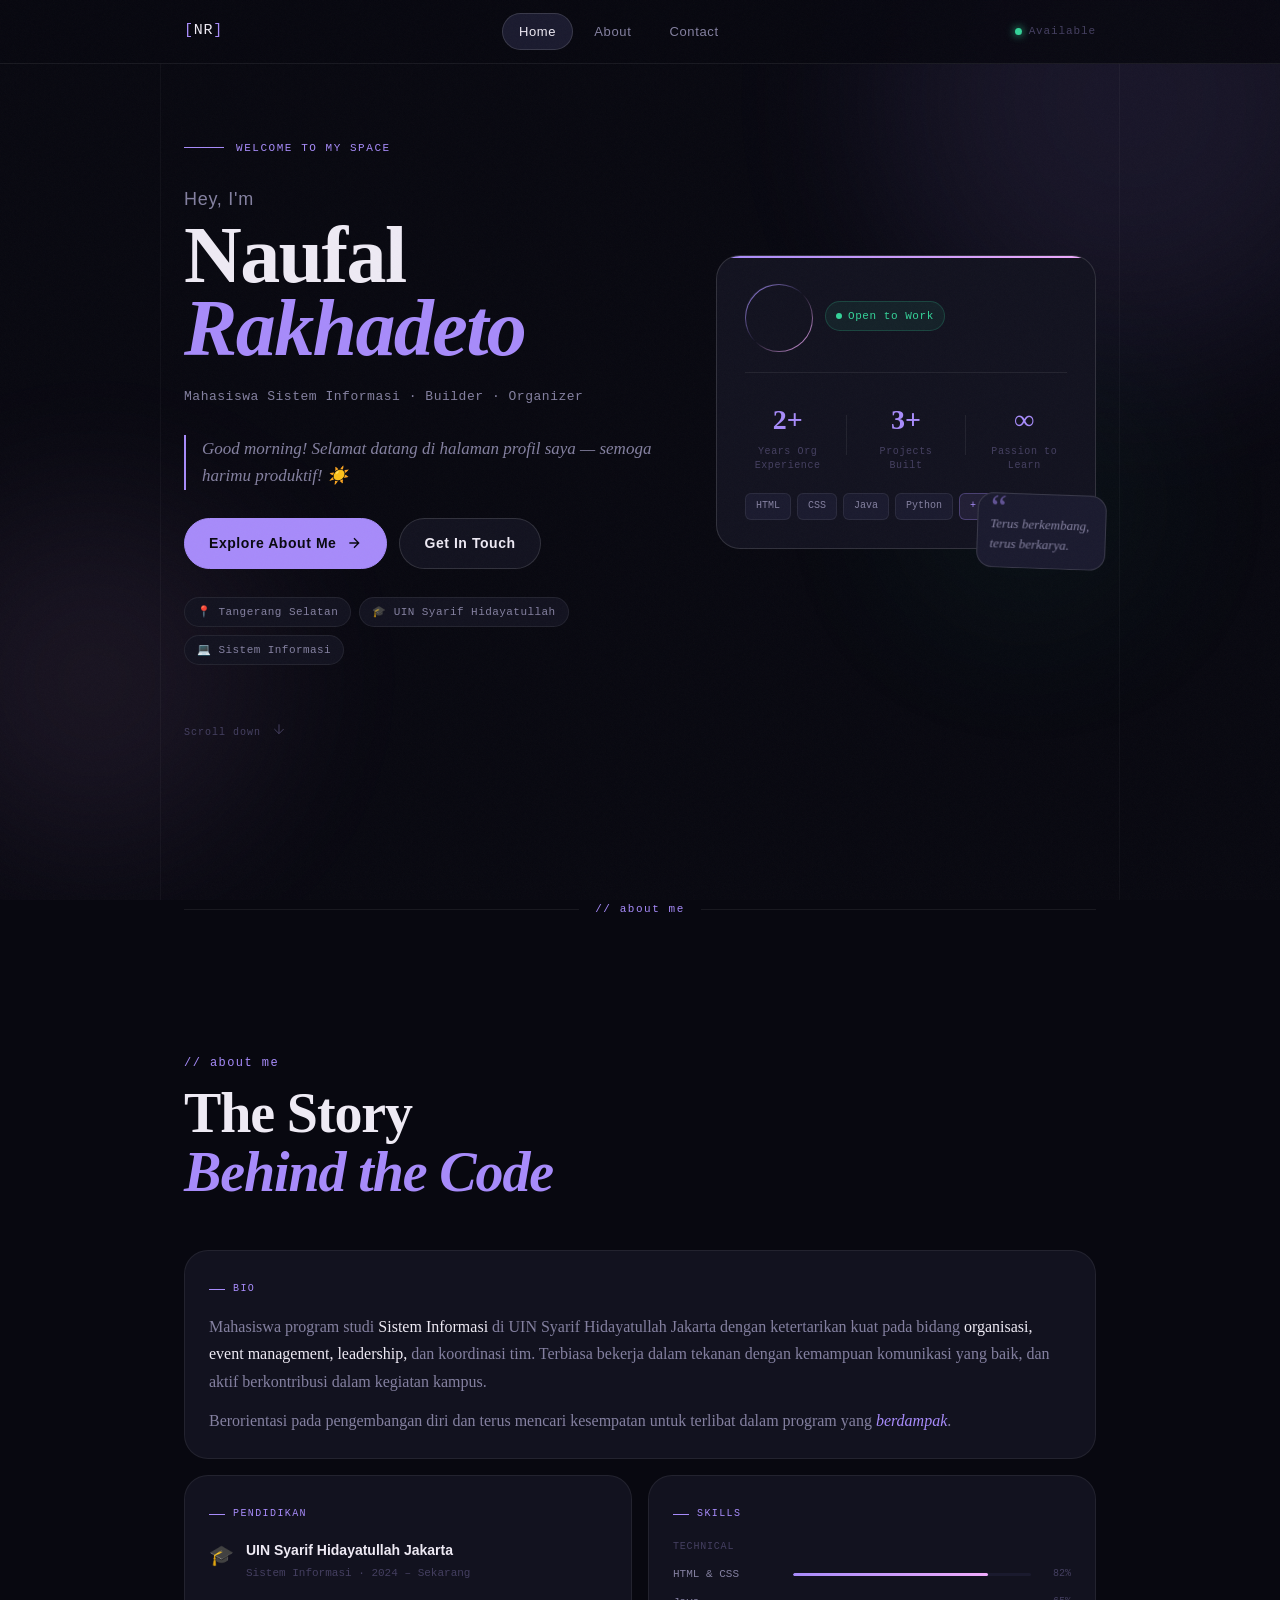
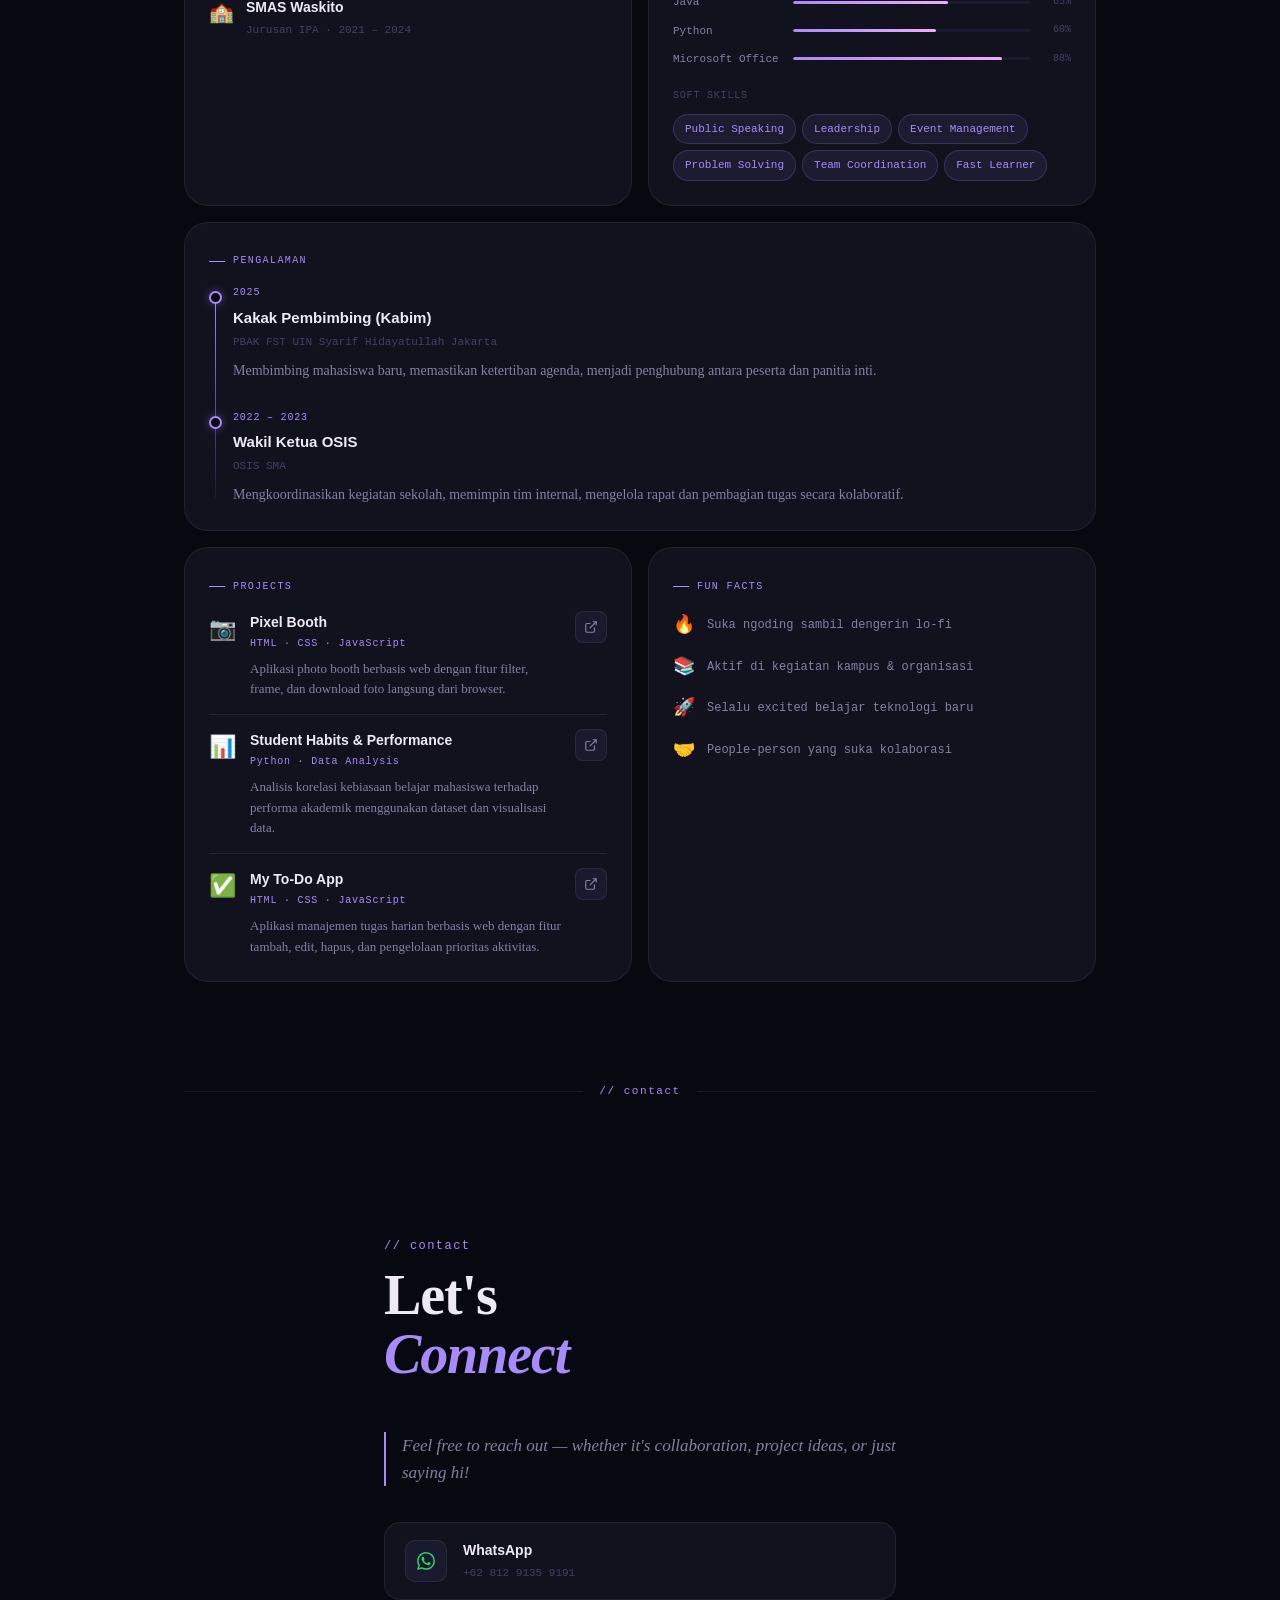
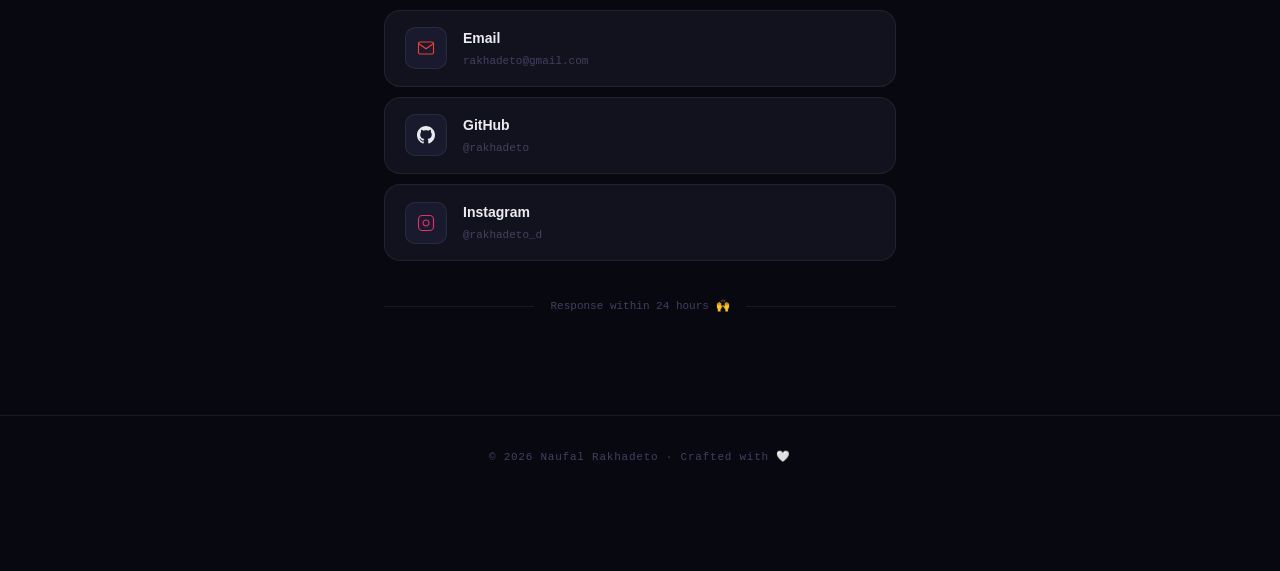
==== commit 79db21d8: "Add files via upload" ====
--- a/index.html
+++ b/index.html
@@ -27,9 +27,9 @@
     <div class="nav-inner">
       <div class="nav-logo"><span class="logo-bracket">[</span>NR<span class="logo-bracket">]</span></div>
       <div class="nav-tabs">
-        <button class="tab-btn active" data-tab="home">Home</button>
-        <button class="tab-btn" data-tab="about">About</button>
-        <button class="tab-btn" data-tab="contact">Contact</button>
+        <button class="tab-btn active" data-target="home">Home</button>
+        <button class="tab-btn" data-target="about">About</button>
+        <button class="tab-btn" data-target="contact">Contact</button>
       </div>
       <div class="nav-indicator">
         <span class="ind-dot"></span>
@@ -38,273 +38,263 @@
     </div>
   </nav>
 
-  <main class="main-wrap">
-
-    <!-- HOME -->
-    <section class="tab-page active" id="tab-home">
-      <div class="home-layout">
-        <div class="home-left">
-          <div class="home-eyebrow">
-            <span class="eyebrow-line"></span>
-            <span class="eyebrow-text">Welcome to my space</span>
-          </div>
-          <h1 class="home-headline">
-            <span class="hl-top">Hey, I'm</span>
-            <span class="hl-name">Naufal<br><em>Rakhadeto</em></span>
-          </h1>
-          <p class="home-sub">Mahasiswa Sistem Informasi &middot; Builder &middot; Organizer</p>
-          <p class="home-greeting" id="dynamic-greeting"></p>
-          <div class="home-cta">
-            <button class="cta-primary" data-goto="about">
-              <span>Explore About Me</span>
-              <svg width="16" height="16" viewBox="0 0 24 24" fill="none" stroke="currentColor" stroke-width="2"><path d="M5 12h14M12 5l7 7-7 7"/></svg>
-            </button>
-            <button class="cta-secondary" data-goto="contact"><span>Get In Touch</span></button>
-          </div>
-          <div class="home-chips">
-            <span class="chip">&#128205; Tangerang Selatan</span>
-            <span class="chip">&#127891; UIN Syarif Hidayatullah</span>
-            <span class="chip">&#128187; Sistem Informasi</span>
-          </div>
-        </div>
-        <div class="home-right">
-          <div class="hero-card">
-            <div class="hc-avatar">
-              <div class="hc-ring"></div>
-              <div class="hc-img">NR</div>
-              <div class="hc-badge"><span class="hc-badge-dot"></span>Open to Work</div>
-            </div>
-            <div class="hc-stats">
-              <div class="stat-item">
-                <span class="stat-num">2+</span>
-                <span class="stat-label">Years Org<br>Experience</span>
-              </div>
-              <div class="stat-divider"></div>
-              <div class="stat-item">
-                <span class="stat-num">3+</span>
-                <span class="stat-label">Projects<br>Built</span>
-              </div>
-              <div class="stat-divider"></div>
-              <div class="stat-item">
-                <span class="stat-num">&#8734;</span>
-                <span class="stat-label">Passion to<br>Learn</span>
-              </div>
-            </div>
-            <div class="hc-skills-preview">
-              <span class="sp-tag">HTML</span>
-              <span class="sp-tag">CSS</span>
-              <span class="sp-tag">Java</span>
-              <span class="sp-tag">Python</span>
-              <span class="sp-tag active-tag">+ more</span>
-            </div>
-          </div>
-          <div class="float-quote">
-            <span class="fq-mark">&ldquo;</span>
-            <p>Terus berkembang,<br>terus berkarya.</p>
-          </div>
-        </div>
-      </div>
-      <div class="scroll-hint">
-        <span class="sh-text">Scroll down</span>
-        <div class="sh-line"></div>
-      </div>
-    </section>
-
-    <!-- ABOUT -->
-    <section class="tab-page" id="tab-about">
-      <div class="page-inner">
-        <div class="section-header">
-          <p class="sh-eyebrow">// about me</p>
-          <h2 class="sh-title">The Story<br><em>Behind the Code</em></h2>
-        </div>
-        <div class="about-grid">
-
-          <div class="about-card bio-card">
-            <div class="ac-label">Bio</div>
-            <p class="bio-long">Mahasiswa program studi <strong>Sistem Informasi</strong> di UIN Syarif Hidayatullah Jakarta dengan ketertarikan kuat pada bidang <strong>organisasi, event management, leadership,</strong> dan koordinasi tim. Terbiasa bekerja dalam tekanan dengan kemampuan komunikasi yang baik, dan aktif berkontribusi dalam kegiatan kampus.</p>
-            <p class="bio-long" style="margin-top:12px">Berorientasi pada pengembangan diri dan terus mencari kesempatan untuk terlibat dalam program yang <em>berdampak</em>.</p>
-          </div>
-
-          <div class="about-card">
-            <div class="ac-label">Pendidikan</div>
-            <div class="edu-item">
-              <div class="edu-icon">&#127891;</div>
+  <!-- ==================== HOME ==================== -->
+  <section class="section" id="home">
+    <div class="home-layout">
+      <div class="home-left">
+        <div class="home-eyebrow reveal">
+          <span class="eyebrow-line"></span>
+          <span class="eyebrow-text">Welcome to my space</span>
+        </div>
+        <h1 class="home-headline reveal">
+          <span class="hl-top">Hey, I'm</span>
+          <span class="hl-name">Naufal<br><em>Rakhadeto</em></span>
+        </h1>
+        <p class="home-sub reveal">Mahasiswa Sistem Informasi &middot; Builder &middot; Organizer</p>
+        <p class="home-greeting reveal" id="dynamic-greeting"></p>
+        <div class="home-cta reveal">
+          <button class="cta-primary" data-target="about">
+            <span>Explore About Me</span>
+            <svg width="16" height="16" viewBox="0 0 24 24" fill="none" stroke="currentColor" stroke-width="2"><path d="M5 12h14M12 5l7 7-7 7"/></svg>
+          </button>
+          <button class="cta-secondary" data-target="contact"><span>Get In Touch</span></button>
+        </div>
+        <div class="home-chips reveal">
+          <span class="chip">&#128205; Tangerang Selatan</span>
+          <span class="chip">&#127891; UIN Syarif Hidayatullah</span>
+          <span class="chip">&#128187; Sistem Informasi</span>
+        </div>
+      </div>
+      <div class="home-right reveal">
+        <div class="hero-card">
+          <div class="hc-avatar">
+            <div class="hc-ring"></div>
+            <div class="hc-img">NR</div>
+            <div class="hc-badge"><span class="hc-badge-dot"></span>Open to Work</div>
+          </div>
+          <div class="hc-stats">
+            <div class="stat-item">
+              <span class="stat-num">2+</span>
+              <span class="stat-label">Years Org<br>Experience</span>
+            </div>
+            <div class="stat-divider"></div>
+            <div class="stat-item">
+              <span class="stat-num">3+</span>
+              <span class="stat-label">Projects<br>Built</span>
+            </div>
+            <div class="stat-divider"></div>
+            <div class="stat-item">
+              <span class="stat-num">&#8734;</span>
+              <span class="stat-label">Passion to<br>Learn</span>
+            </div>
+          </div>
+          <div class="hc-skills-preview">
+            <span class="sp-tag">HTML</span>
+            <span class="sp-tag">CSS</span>
+            <span class="sp-tag">Java</span>
+            <span class="sp-tag">Python</span>
+            <span class="sp-tag active-tag">+ more</span>
+          </div>
+        </div>
+        <div class="float-quote">
+          <span class="fq-mark">&ldquo;</span>
+          <p>Terus berkembang,<br>terus berkarya.</p>
+        </div>
+      </div>
+    </div>
+    <div class="scroll-hint reveal">
+      <span class="sh-text">Scroll down</span>
+      <div class="sh-arrow">
+        <svg width="16" height="16" viewBox="0 0 24 24" fill="none" stroke="currentColor" stroke-width="1.5"><path d="M12 5v14M5 12l7 7 7-7"/></svg>
+      </div>
+    </div>
+  </section>
+
+  <!-- section divider -->
+  <div class="section-divider"><span class="sd-line"></span><span class="sd-label">// about me</span><span class="sd-line"></span></div>
+
+  <!-- ==================== ABOUT ==================== -->
+  <section class="section" id="about">
+    <div class="page-inner">
+      <div class="section-header reveal">
+        <p class="sh-eyebrow">// about me</p>
+        <h2 class="sh-title">The Story<br><em>Behind the Code</em></h2>
+      </div>
+      <div class="about-grid">
+
+        <div class="about-card bio-card reveal">
+          <div class="ac-label">Bio</div>
+          <p class="bio-long">Mahasiswa program studi <strong>Sistem Informasi</strong> di UIN Syarif Hidayatullah Jakarta dengan ketertarikan kuat pada bidang <strong>organisasi, event management, leadership,</strong> dan koordinasi tim. Terbiasa bekerja dalam tekanan dengan kemampuan komunikasi yang baik, dan aktif berkontribusi dalam kegiatan kampus.</p>
+          <p class="bio-long" style="margin-top:12px">Berorientasi pada pengembangan diri dan terus mencari kesempatan untuk terlibat dalam program yang <em>berdampak</em>.</p>
+        </div>
+
+        <div class="about-card reveal">
+          <div class="ac-label">Pendidikan</div>
+          <div class="edu-item">
+            <div class="edu-icon">&#127891;</div>
+            <div><span class="edu-name">UIN Syarif Hidayatullah Jakarta</span><span class="edu-prog">Sistem Informasi &middot; 2024 &ndash; Sekarang</span></div>
+          </div>
+          <div class="edu-item">
+            <div class="edu-icon">&#127979;</div>
+            <div><span class="edu-name">SMAS Waskito</span><span class="edu-prog">Jurusan IPA &middot; 2021 &ndash; 2024</span></div>
+          </div>
+        </div>
+
+        <div class="about-card reveal">
+          <div class="ac-label">Skills</div>
+          <div class="skills-groups">
+            <div>
+              <span class="sg-label">Technical</span>
+              <div class="skill-bars">
+                <div class="skill-bar-item"><span class="sbi-name">HTML &amp; CSS</span><div class="sbi-track"><div class="sbi-fill" data-pct="82"></div></div><span class="sbi-pct">82%</span></div>
+                <div class="skill-bar-item"><span class="sbi-name">Java</span><div class="sbi-track"><div class="sbi-fill" data-pct="65"></div></div><span class="sbi-pct">65%</span></div>
+                <div class="skill-bar-item"><span class="sbi-name">Python</span><div class="sbi-track"><div class="sbi-fill" data-pct="60"></div></div><span class="sbi-pct">60%</span></div>
+                <div class="skill-bar-item"><span class="sbi-name">Microsoft Office</span><div class="sbi-track"><div class="sbi-fill" data-pct="88"></div></div><span class="sbi-pct">88%</span></div>
+              </div>
+            </div>
+            <div>
+              <span class="sg-label">Soft Skills</span>
+              <div class="soft-tags">
+                <span class="soft-tag">Public Speaking</span>
+                <span class="soft-tag">Leadership</span>
+                <span class="soft-tag">Event Management</span>
+                <span class="soft-tag">Problem Solving</span>
+                <span class="soft-tag">Team Coordination</span>
+                <span class="soft-tag">Fast Learner</span>
+              </div>
+            </div>
+          </div>
+        </div>
+
+        <div class="about-card exp-card reveal">
+          <div class="ac-label">Pengalaman</div>
+          <div class="timeline">
+            <div class="tl-item">
+              <div class="tl-dot"></div>
               <div>
-                <span class="edu-name">UIN Syarif Hidayatullah Jakarta</span>
-                <span class="edu-prog">Sistem Informasi &middot; 2024 &ndash; Sekarang</span>
-              </div>
-            </div>
-            <div class="edu-item">
-              <div class="edu-icon">&#127979;</div>
+                <span class="tl-date">2025</span>
+                <span class="tl-role">Kakak Pembimbing (Kabim)</span>
+                <span class="tl-org">PBAK FST UIN Syarif Hidayatullah Jakarta</span>
+                <p class="tl-desc">Membimbing mahasiswa baru, memastikan ketertiban agenda, menjadi penghubung antara peserta dan panitia inti.</p>
+              </div>
+            </div>
+            <div class="tl-item">
+              <div class="tl-dot"></div>
               <div>
-                <span class="edu-name">SMAS Waskito</span>
-                <span class="edu-prog">Jurusan IPA &middot; 2021 &ndash; 2024</span>
-              </div>
-            </div>
-          </div>
-
-          <div class="about-card">
-            <div class="ac-label">Skills</div>
-            <div class="skills-groups">
-              <div>
-                <span class="sg-label">Technical</span>
-                <div class="skill-bars">
-                  <div class="skill-bar-item"><span class="sbi-name">HTML &amp; CSS</span><div class="sbi-track"><div class="sbi-fill" data-pct="82"></div></div><span class="sbi-pct">82%</span></div>
-                  <div class="skill-bar-item"><span class="sbi-name">Java</span><div class="sbi-track"><div class="sbi-fill" data-pct="65"></div></div><span class="sbi-pct">65%</span></div>
-                  <div class="skill-bar-item"><span class="sbi-name">Python</span><div class="sbi-track"><div class="sbi-fill" data-pct="60"></div></div><span class="sbi-pct">60%</span></div>
-                  <div class="skill-bar-item"><span class="sbi-name">Microsoft Office</span><div class="sbi-track"><div class="sbi-fill" data-pct="88"></div></div><span class="sbi-pct">88%</span></div>
-                </div>
-              </div>
-              <div>
-                <span class="sg-label">Soft Skills</span>
-                <div class="soft-tags">
-                  <span class="soft-tag">Public Speaking</span>
-                  <span class="soft-tag">Leadership</span>
-                  <span class="soft-tag">Event Management</span>
-                  <span class="soft-tag">Problem Solving</span>
-                  <span class="soft-tag">Team Coordination</span>
-                  <span class="soft-tag">Fast Learner</span>
-                </div>
-              </div>
-            </div>
-          </div>
-
-          <div class="about-card exp-card">
-            <div class="ac-label">Pengalaman</div>
-            <div class="timeline">
-              <div class="tl-item">
-                <div class="tl-dot"></div>
-                <div>
-                  <span class="tl-date">2025</span>
-                  <span class="tl-role">Kakak Pembimbing (Kabim)</span>
-                  <span class="tl-org">PBAK FST UIN Syarif Hidayatullah Jakarta</span>
-                  <p class="tl-desc">Membimbing mahasiswa baru, memastikan ketertiban agenda, menjadi penghubung antara peserta dan panitia inti.</p>
-                </div>
-              </div>
-              <div class="tl-item">
-                <div class="tl-dot"></div>
-                <div>
-                  <span class="tl-date">2022 &ndash; 2023</span>
-                  <span class="tl-role">Wakil Ketua OSIS</span>
-                  <span class="tl-org">OSIS SMA</span>
-                  <p class="tl-desc">Mengkoordinasikan kegiatan sekolah, memimpin tim internal, mengelola rapat dan pembagian tugas secara kolaboratif.</p>
-                </div>
-              </div>
-            </div>
-          </div>
-
-          <div class="about-card">
-            <div class="ac-label">Projects</div>
-            <div class="projects-list">
-              <div class="proj-item">
-                <div class="proj-icon">&#128247;</div>
-                <div class="proj-info">
-                  <span class="proj-name">Pixel Booth</span>
-                  <span class="proj-tech">HTML &middot; CSS &middot; JavaScript</span>
-                  <p class="proj-desc">Aplikasi photo booth berbasis web dengan fitur filter, frame, dan download foto langsung dari browser.</p>
-                </div>
-                <a href="https://github.com/rakhadeto" target="_blank" class="proj-link">
-                  <svg width="14" height="14" viewBox="0 0 24 24" fill="none" stroke="currentColor" stroke-width="2"><path d="M18 13v6a2 2 0 01-2 2H5a2 2 0 01-2-2V8a2 2 0 012-2h6"/><polyline points="15 3 21 3 21 9"/><line x1="10" y1="14" x2="21" y2="3"/></svg>
-                </a>
-              </div>
-              <div class="proj-item">
-                <div class="proj-icon">&#128202;</div>
-                <div class="proj-info">
-                  <span class="proj-name">Student Habits &amp; Performance</span>
-                  <span class="proj-tech">Python &middot; Data Analysis</span>
-                  <p class="proj-desc">Analisis korelasi kebiasaan belajar mahasiswa terhadap performa akademik menggunakan dataset dan visualisasi data.</p>
-                </div>
-                <a href="https://github.com/rakhadeto" target="_blank" class="proj-link">
-                  <svg width="14" height="14" viewBox="0 0 24 24" fill="none" stroke="currentColor" stroke-width="2"><path d="M18 13v6a2 2 0 01-2 2H5a2 2 0 01-2-2V8a2 2 0 012-2h6"/><polyline points="15 3 21 3 21 9"/><line x1="10" y1="14" x2="21" y2="3"/></svg>
-                </a>
-              </div>
-              <div class="proj-item">
-                <div class="proj-icon">&#9989;</div>
-                <div class="proj-info">
-                  <span class="proj-name">My To-Do App</span>
-                  <span class="proj-tech">HTML &middot; CSS &middot; JavaScript</span>
-                  <p class="proj-desc">Aplikasi manajemen tugas harian berbasis web dengan fitur tambah, edit, hapus, dan pengelolaan prioritas aktivitas.</p>
-                </div>
-                <a href="https://github.com/rakhadeto" target="_blank" class="proj-link">
-                  <svg width="14" height="14" viewBox="0 0 24 24" fill="none" stroke="currentColor" stroke-width="2"><path d="M18 13v6a2 2 0 01-2 2H5a2 2 0 01-2-2V8a2 2 0 012-2h6"/><polyline points="15 3 21 3 21 9"/><line x1="10" y1="14" x2="21" y2="3"/></svg>
-                </a>
-              </div>
-            </div>
-          </div>
-
-          <div class="about-card">
-            <div class="ac-label">Fun Facts</div>
-            <div class="fun-list">
-              <div class="fun-item"><span class="fun-emoji">&#128293;</span><span>Suka ngoding sambil dengerin lo-fi</span></div>
-              <div class="fun-item"><span class="fun-emoji">&#128218;</span><span>Aktif di kegiatan kampus &amp; organisasi</span></div>
-              <div class="fun-item"><span class="fun-emoji">&#128640;</span><span>Selalu excited belajar teknologi baru</span></div>
-              <div class="fun-item"><span class="fun-emoji">&#129309;</span><span>People-person yang suka kolaborasi</span></div>
-            </div>
-          </div>
-
-        </div>
-      </div>
-    </section>
-
-    <!-- CONTACT -->
-    <section class="tab-page" id="tab-contact">
-      <div class="page-inner contact-inner">
-        <div class="section-header">
-          <p class="sh-eyebrow">// contact</p>
-          <h2 class="sh-title">Let's<br><em>Connect</em></h2>
-        </div>
-        <p class="contact-intro">Feel free to reach out &mdash; whether it's collaboration, project ideas, or just saying hi!</p>
-        <div class="links-grid">
-          <a href="https://wa.me/6281291359191" target="_blank" rel="noopener" class="link-card" data-platform="whatsapp">
-            <div class="link-icon">
-              <svg viewBox="0 0 24 24" fill="currentColor"><path d="M17.472 14.382c-.297-.149-1.758-.867-2.03-.967-.273-.099-.471-.148-.67.15-.197.297-.767.966-.94 1.164-.173.199-.347.223-.644.075-.297-.15-1.255-.463-2.39-1.475-.883-.788-1.48-1.761-1.653-2.059-.173-.297-.018-.458.13-.606.134-.133.298-.347.446-.52.149-.174.198-.298.298-.497.099-.198.05-.371-.025-.52-.075-.149-.669-1.612-.916-2.207-.242-.579-.487-.5-.669-.51-.173-.008-.371-.01-.57-.01-.198 0-.52.074-.792.372-.272.297-1.04 1.016-1.04 2.479 0 1.462 1.065 2.875 1.213 3.074.149.198 2.096 3.2 5.077 4.487.709.306 1.262.489 1.694.625.712.227 1.36.195 1.871.118.571-.085 1.758-.719 2.006-1.413.248-.694.248-1.289.173-1.413-.074-.124-.272-.198-.57-.347m-5.421 7.403h-.004a9.87 9.87 0 01-5.031-1.378l-.361-.214-3.741.982.998-3.648-.235-.374a9.86 9.86 0 01-1.51-5.26c.001-5.45 4.436-9.884 9.888-9.884 2.64 0 5.122 1.03 6.988 2.898a9.825 9.825 0 012.893 6.994c-.003 5.45-4.437 9.884-9.885 9.884m8.413-18.297A11.815 11.815 0 0012.05 0C5.495 0 .16 5.335.157 11.892c0 2.096.547 4.142 1.588 5.945L.057 24l6.305-1.654a11.882 11.882 0 005.683 1.448h.005c6.554 0 11.89-5.335 11.893-11.893a11.821 11.821 0 00-3.48-8.413z"/></svg>
-            </div>
-            <div class="link-info"><span class="link-name">WhatsApp</span><span class="link-handle">+62 812 9135 9191</span></div>
-            <div class="link-arrow"><svg width="16" height="16" viewBox="0 0 24 24" fill="none" stroke="currentColor" stroke-width="1.5"><path d="M5 12h14M12 5l7 7-7 7"/></svg></div>
-          </a>
-          <a href="mailto:rakhadeto@gmail.com" rel="noopener" class="link-card" data-platform="email">
-            <div class="link-icon">
-              <svg viewBox="0 0 24 24" fill="none" stroke="currentColor" stroke-width="1.5"><path d="M4 4h16c1.1 0 2 .9 2 2v12c0 1.1-.9 2-2 2H4c-1.1 0-2-.9-2-2V6c0-1.1.9-2 2-2z"/><polyline points="22,6 12,13 2,6"/></svg>
-            </div>
-            <div class="link-info"><span class="link-name">Email</span><span class="link-handle">rakhadeto@gmail.com</span></div>
-            <div class="link-arrow"><svg width="16" height="16" viewBox="0 0 24 24" fill="none" stroke="currentColor" stroke-width="1.5"><path d="M5 12h14M12 5l7 7-7 7"/></svg></div>
-          </a>
-          <a href="https://github.com/rakhadeto" target="_blank" rel="noopener" class="link-card" data-platform="github">
-            <div class="link-icon">
-              <svg viewBox="0 0 24 24" fill="currentColor"><path d="M12 0c-6.626 0-12 5.373-12 12 0 5.302 3.438 9.8 8.207 11.387.599.111.793-.261.793-.577v-2.234c-3.338.726-4.033-1.416-4.033-1.416-.546-1.387-1.333-1.756-1.333-1.756-1.089-.745.083-.729.083-.729 1.205.084 1.839 1.237 1.839 1.237 1.07 1.834 2.807 1.304 3.492.997.107-.775.418-1.305.762-1.604-2.665-.305-5.467-1.334-5.467-5.931 0-1.311.469-2.381 1.236-3.221-.124-.303-.535-1.524.117-3.176 0 0 1.008-.322 3.301 1.23.957-.266 1.983-.399 3.003-.404 1.02.005 2.047.138 3.006.404 2.291-1.552 3.297-1.23 3.297-1.23.653 1.653.242 2.874.118 3.176.77.84 1.235 1.911 1.235 3.221 0 4.609-2.807 5.624-5.479 5.921.43.372.823 1.102.823 2.222v3.293c0 .319.192.694.801.576 4.765-1.589 8.199-6.086 8.199-11.386 0-6.627-5.373-12-12-12z"/></svg>
-            </div>
-            <div class="link-info"><span class="link-name">GitHub</span><span class="link-handle">@rakhadeto</span></div>
-            <div class="link-arrow"><svg width="16" height="16" viewBox="0 0 24 24" fill="none" stroke="currentColor" stroke-width="1.5"><path d="M5 12h14M12 5l7 7-7 7"/></svg></div>
-          </a>
-          <a href="https://instagram.com/rakhadeto_d" target="_blank" rel="noopener" class="link-card" data-platform="instagram">
-            <div class="link-icon">
-              <svg viewBox="0 0 24 24" fill="none" stroke="currentColor" stroke-width="1.5"><rect x="2" y="2" width="20" height="20" rx="5" ry="5"/><path d="M16 11.37A4 4 0 1 1 12.63 8 4 4 0 0 1 16 11.37z"/><line x1="17.5" y1="6.5" x2="17.51" y2="6.5"/></svg>
-            </div>
-            <div class="link-info"><span class="link-name">Instagram</span><span class="link-handle">@rakhadeto_d</span></div>
-            <div class="link-arrow"><svg width="16" height="16" viewBox="0 0 24 24" fill="none" stroke="currentColor" stroke-width="1.5"><path d="M5 12h14M12 5l7 7-7 7"/></svg></div>
-          </a>
-        </div>
-        <div class="contact-footer-note">
-          <span class="cfn-line"></span>
-          <span class="cfn-text">Response within 24 hours &#128588;</span>
-          <span class="cfn-line"></span>
-        </div>
-      </div>
-    </section>
-
-  </main>
+                <span class="tl-date">2022 &ndash; 2023</span>
+                <span class="tl-role">Wakil Ketua OSIS</span>
+                <span class="tl-org">OSIS SMA</span>
+                <p class="tl-desc">Mengkoordinasikan kegiatan sekolah, memimpin tim internal, mengelola rapat dan pembagian tugas secara kolaboratif.</p>
+              </div>
+            </div>
+          </div>
+        </div>
+
+        <div class="about-card reveal">
+          <div class="ac-label">Projects</div>
+          <div class="projects-list">
+            <div class="proj-item">
+              <div class="proj-icon">&#128247;</div>
+              <div class="proj-info">
+                <span class="proj-name">Pixel Booth</span>
+                <span class="proj-tech">HTML &middot; CSS &middot; JavaScript</span>
+                <p class="proj-desc">Aplikasi photo booth berbasis web dengan fitur filter, frame, dan download foto langsung dari browser.</p>
+              </div>
+              <a href="https://github.com/rakhadeto" target="_blank" class="proj-link">
+                <svg width="14" height="14" viewBox="0 0 24 24" fill="none" stroke="currentColor" stroke-width="2"><path d="M18 13v6a2 2 0 01-2 2H5a2 2 0 01-2-2V8a2 2 0 012-2h6"/><polyline points="15 3 21 3 21 9"/><line x1="10" y1="14" x2="21" y2="3"/></svg>
+              </a>
+            </div>
+            <div class="proj-item">
+              <div class="proj-icon">&#128202;</div>
+              <div class="proj-info">
+                <span class="proj-name">Student Habits &amp; Performance</span>
+                <span class="proj-tech">Python &middot; Data Analysis</span>
+                <p class="proj-desc">Analisis korelasi kebiasaan belajar mahasiswa terhadap performa akademik menggunakan dataset dan visualisasi data.</p>
+              </div>
+              <a href="https://github.com/rakhadeto" target="_blank" class="proj-link">
+                <svg width="14" height="14" viewBox="0 0 24 24" fill="none" stroke="currentColor" stroke-width="2"><path d="M18 13v6a2 2 0 01-2 2H5a2 2 0 01-2-2V8a2 2 0 012-2h6"/><polyline points="15 3 21 3 21 9"/><line x1="10" y1="14" x2="21" y2="3"/></svg>
+              </a>
+            </div>
+            <div class="proj-item">
+              <div class="proj-icon">&#9989;</div>
+              <div class="proj-info">
+                <span class="proj-name">My To-Do App</span>
+                <span class="proj-tech">HTML &middot; CSS &middot; JavaScript</span>
+                <p class="proj-desc">Aplikasi manajemen tugas harian berbasis web dengan fitur tambah, edit, hapus, dan pengelolaan prioritas aktivitas.</p>
+              </div>
+              <a href="https://github.com/rakhadeto" target="_blank" class="proj-link">
+                <svg width="14" height="14" viewBox="0 0 24 24" fill="none" stroke="currentColor" stroke-width="2"><path d="M18 13v6a2 2 0 01-2 2H5a2 2 0 01-2-2V8a2 2 0 012-2h6"/><polyline points="15 3 21 3 21 9"/><line x1="10" y1="14" x2="21" y2="3"/></svg>
+              </a>
+            </div>
+          </div>
+        </div>
+
+        <div class="about-card reveal">
+          <div class="ac-label">Fun Facts</div>
+          <div class="fun-list">
+            <div class="fun-item"><span class="fun-emoji">&#128293;</span><span>Suka ngoding sambil dengerin lo-fi</span></div>
+            <div class="fun-item"><span class="fun-emoji">&#128218;</span><span>Aktif di kegiatan kampus &amp; organisasi</span></div>
+            <div class="fun-item"><span class="fun-emoji">&#128640;</span><span>Selalu excited belajar teknologi baru</span></div>
+            <div class="fun-item"><span class="fun-emoji">&#129309;</span><span>People-person yang suka kolaborasi</span></div>
+          </div>
+        </div>
+
+      </div>
+    </div>
+  </section>
+
+  <!-- section divider -->
+  <div class="section-divider"><span class="sd-line"></span><span class="sd-label">// contact</span><span class="sd-line"></span></div>
+
+  <!-- ==================== CONTACT ==================== -->
+  <section class="section" id="contact">
+    <div class="page-inner contact-inner">
+      <div class="section-header reveal">
+        <p class="sh-eyebrow">// contact</p>
+        <h2 class="sh-title">Let's<br><em>Connect</em></h2>
+      </div>
+      <p class="contact-intro reveal">Feel free to reach out &mdash; whether it's collaboration, project ideas, or just saying hi!</p>
+      <div class="links-grid">
+        <a href="https://wa.me/6281291359191" target="_blank" rel="noopener" class="link-card reveal" data-platform="whatsapp">
+          <div class="link-icon"><svg viewBox="0 0 24 24" fill="currentColor"><path d="M17.472 14.382c-.297-.149-1.758-.867-2.03-.967-.273-.099-.471-.148-.67.15-.197.297-.767.966-.94 1.164-.173.199-.347.223-.644.075-.297-.15-1.255-.463-2.39-1.475-.883-.788-1.48-1.761-1.653-2.059-.173-.297-.018-.458.13-.606.134-.133.298-.347.446-.52.149-.174.198-.298.298-.497.099-.198.05-.371-.025-.52-.075-.149-.669-1.612-.916-2.207-.242-.579-.487-.5-.669-.51-.173-.008-.371-.01-.57-.01-.198 0-.52.074-.792.372-.272.297-1.04 1.016-1.04 2.479 0 1.462 1.065 2.875 1.213 3.074.149.198 2.096 3.2 5.077 4.487.709.306 1.262.489 1.694.625.712.227 1.36.195 1.871.118.571-.085 1.758-.719 2.006-1.413.248-.694.248-1.289.173-1.413-.074-.124-.272-.198-.57-.347m-5.421 7.403h-.004a9.87 9.87 0 01-5.031-1.378l-.361-.214-3.741.982.998-3.648-.235-.374a9.86 9.86 0 01-1.51-5.26c.001-5.45 4.436-9.884 9.888-9.884 2.64 0 5.122 1.03 6.988 2.898a9.825 9.825 0 012.893 6.994c-.003 5.45-4.437 9.884-9.885 9.884m8.413-18.297A11.815 11.815 0 0012.05 0C5.495 0 .16 5.335.157 11.892c0 2.096.547 4.142 1.588 5.945L.057 24l6.305-1.654a11.882 11.882 0 005.683 1.448h.005c6.554 0 11.89-5.335 11.893-11.893a11.821 11.821 0 00-3.48-8.413z"/></svg></div>
+          <div class="link-info"><span class="link-name">WhatsApp</span><span class="link-handle">+62 812 9135 9191</span></div>
+          <div class="link-arrow"><svg width="16" height="16" viewBox="0 0 24 24" fill="none" stroke="currentColor" stroke-width="1.5"><path d="M5 12h14M12 5l7 7-7 7"/></svg></div>
+        </a>
+        <a href="mailto:rakhadeto@gmail.com" rel="noopener" class="link-card reveal" data-platform="email">
+          <div class="link-icon"><svg viewBox="0 0 24 24" fill="none" stroke="currentColor" stroke-width="1.5"><path d="M4 4h16c1.1 0 2 .9 2 2v12c0 1.1-.9 2-2 2H4c-1.1 0-2-.9-2-2V6c0-1.1.9-2 2-2z"/><polyline points="22,6 12,13 2,6"/></svg></div>
+          <div class="link-info"><span class="link-name">Email</span><span class="link-handle">rakhadeto@gmail.com</span></div>
+          <div class="link-arrow"><svg width="16" height="16" viewBox="0 0 24 24" fill="none" stroke="currentColor" stroke-width="1.5"><path d="M5 12h14M12 5l7 7-7 7"/></svg></div>
+        </a>
+        <a href="https://github.com/rakhadeto" target="_blank" rel="noopener" class="link-card reveal" data-platform="github">
+          <div class="link-icon"><svg viewBox="0 0 24 24" fill="currentColor"><path d="M12 0c-6.626 0-12 5.373-12 12 0 5.302 3.438 9.8 8.207 11.387.599.111.793-.261.793-.577v-2.234c-3.338.726-4.033-1.416-4.033-1.416-.546-1.387-1.333-1.756-1.333-1.756-1.089-.745.083-.729.083-.729 1.205.084 1.839 1.237 1.839 1.237 1.07 1.834 2.807 1.304 3.492.997.107-.775.418-1.305.762-1.604-2.665-.305-5.467-1.334-5.467-5.931 0-1.311.469-2.381 1.236-3.221-.124-.303-.535-1.524.117-3.176 0 0 1.008-.322 3.301 1.23.957-.266 1.983-.399 3.003-.404 1.02.005 2.047.138 3.006.404 2.291-1.552 3.297-1.23 3.297-1.23.653 1.653.242 2.874.118 3.176.77.84 1.235 1.911 1.235 3.221 0 4.609-2.807 5.624-5.479 5.921.43.372.823 1.102.823 2.222v3.293c0 .319.192.694.801.576 4.765-1.589 8.199-6.086 8.199-11.386 0-6.627-5.373-12-12-12z"/></svg></div>
+          <div class="link-info"><span class="link-name">GitHub</span><span class="link-handle">@rakhadeto</span></div>
+          <div class="link-arrow"><svg width="16" height="16" viewBox="0 0 24 24" fill="none" stroke="currentColor" stroke-width="1.5"><path d="M5 12h14M12 5l7 7-7 7"/></svg></div>
+        </a>
+        <a href="https://instagram.com/rakhadeto_d" target="_blank" rel="noopener" class="link-card reveal" data-platform="instagram">
+          <div class="link-icon"><svg viewBox="0 0 24 24" fill="none" stroke="currentColor" stroke-width="1.5"><rect x="2" y="2" width="20" height="20" rx="5" ry="5"/><path d="M16 11.37A4 4 0 1 1 12.63 8 4 4 0 0 1 16 11.37z"/><line x1="17.5" y1="6.5" x2="17.51" y2="6.5"/></svg></div>
+          <div class="link-info"><span class="link-name">Instagram</span><span class="link-handle">@rakhadeto_d</span></div>
+          <div class="link-arrow"><svg width="16" height="16" viewBox="0 0 24 24" fill="none" stroke="currentColor" stroke-width="1.5"><path d="M5 12h14M12 5l7 7-7 7"/></svg></div>
+        </a>
+      </div>
+      <div class="contact-footer-note reveal">
+        <span class="cfn-line"></span>
+        <span class="cfn-text">Response within 24 hours &#128588;</span>
+        <span class="cfn-line"></span>
+      </div>
+    </div>
+  </section>
 
   <!-- BOTTOM NAV mobile -->
   <div class="bottom-nav">
-    <button class="bn-btn active" data-tab="home">
+    <button class="bn-btn active" data-target="home">
       <svg width="20" height="20" viewBox="0 0 24 24" fill="none" stroke="currentColor" stroke-width="1.8"><path d="M3 9l9-7 9 7v11a2 2 0 01-2 2H5a2 2 0 01-2-2z"/><polyline points="9 22 9 12 15 12 15 22"/></svg>
       <span>Home</span>
     </button>
-    <button class="bn-btn" data-tab="about">
+    <button class="bn-btn" data-target="about">
       <svg width="20" height="20" viewBox="0 0 24 24" fill="none" stroke="currentColor" stroke-width="1.8"><circle cx="12" cy="8" r="4"/><path d="M4 20c0-4 3.6-7 8-7s8 3 8 7"/></svg>
       <span>About</span>
     </button>
-    <button class="bn-btn" data-tab="contact">
+    <button class="bn-btn" data-target="contact">
       <svg width="20" height="20" viewBox="0 0 24 24" fill="none" stroke="currentColor" stroke-width="1.8"><path d="M22 16.92v3a2 2 0 01-2.18 2 19.79 19.79 0 01-8.63-3.07A19.5 19.5 0 013.07 10.8 19.79 19.79 0 01.01 2.18 2 2 0 012 0h3a2 2 0 012 1.72c.127.96.361 1.903.7 2.81a2 2 0 01-.45 2.11L6.09 7.91a16 16 0 006 6l1.27-1.27a2 2 0 012.11-.45c.907.339 1.85.573 2.81.7A2 2 0 0122 14.92z"/></svg>
       <span>Contact</span>
     </button>
--- a/style.css
+++ b/style.css
@@ -1,5 +1,5 @@
 /* ============================================
-   NAUFAL RAKHADETO — style.css
+   NAUFAL RAKHADETO — style.css  (scroll version)
    ============================================ */
 :root {
   --bg:#080810; --bg2:#0e0e1a; --surface:#12121f; --surface2:#1a1a2e;
@@ -32,33 +32,52 @@
 @keyframes bd1{from{transform:translate(0,0) scale(1)}to{transform:translate(40px,30px) scale(1.1)}}
 @keyframes bd2{from{transform:translate(0,0) scale(1)}to{transform:translate(-30px,40px) scale(1.08)}}
 
-/* Grid */
+/* Grid lines */
 .grid-lines{position:fixed;inset:0;pointer-events:none;z-index:0}
 .vline{position:absolute;top:0;bottom:0;width:1px;background:var(--border);opacity:.5}
 .vl-1{left:calc(50% - 480px)}.vl-2{right:calc(50% - 480px)}
 
-/* NAV */
+/* ── NAV ── */
 .navbar{position:fixed;top:0;left:0;right:0;z-index:100;height:var(--nav-h);background:rgba(8,8,16,.85);backdrop-filter:blur(20px);-webkit-backdrop-filter:blur(20px);border-bottom:1px solid var(--border)}
 .nav-inner{max-width:var(--max-w);margin:0 auto;height:100%;padding:0 24px;display:flex;align-items:center;justify-content:space-between}
 .nav-logo{font-family:var(--fam-mono);font-size:15px;font-weight:500;letter-spacing:.05em}
 .logo-bracket{color:var(--accent)}
 .nav-tabs{display:flex;gap:4px}
-.tab-btn{font-family:var(--fam-sans);font-size:13px;font-weight:500;letter-spacing:.05em;padding:7px 16px;border-radius:40px;color:var(--text-2);transition:all .25s var(--ease);border:1px solid transparent}
+.tab-btn{font-family:var(--fam-sans);font-size:13px;font-weight:500;letter-spacing:.05em;padding:7px 16px;border-radius:40px;color:var(--text-2);transition:all .3s var(--ease);border:1px solid transparent}
 .tab-btn:hover{color:var(--text-1)}
 .tab-btn.active{background:var(--surface2);color:var(--text-1);border-color:var(--border2)}
 .nav-indicator{display:flex;align-items:center;gap:7px}
 .ind-dot{width:7px;height:7px;border-radius:50%;background:var(--accent-3);box-shadow:0 0 8px var(--accent-3);animation:pulse-dot 2.2s ease-in-out infinite}
 @keyframes pulse-dot{0%,100%{box-shadow:0 0 6px var(--accent-3)}50%{box-shadow:0 0 16px var(--accent-3)}}
-.ind-text{font-family:var(--fam-mono);font-size:11px;color:var(--text-3);letter-spacing:.08em}
-
-/* TABS */
-.main-wrap{position:relative;z-index:1;padding-top:var(--nav-h);min-height:100vh}
-.tab-page{display:none}
-.tab-page.active{display:block;animation:tabIn .45s var(--ease) both}
-@keyframes tabIn{from{opacity:0;transform:translateY(20px)}to{opacity:1;transform:translateY(0)}}
-
-/* HOME */
-#tab-home{max-width:var(--max-w);margin:0 auto;padding:64px 24px 80px;min-height:calc(100vh - var(--nav-h));display:flex;flex-direction:column;justify-content:center}
+.ind-text{font-family:var(--fam-mono);font-size:11px;color:var(--text-3);letter-spacing:.08em;transition:opacity .4s}
+
+/* ── SECTIONS ── */
+.section{position:relative;z-index:1;padding-top:var(--nav-h)}
+
+#home{min-height:100vh;max-width:var(--max-w);margin:0 auto;padding:64px 24px 80px;display:flex;flex-direction:column;justify-content:center}
+
+/* ── SCROLL-REVEAL ── */
+.reveal{opacity:0;transform:translateY(32px);transition:opacity .65s var(--ease), transform .65s var(--ease)}
+.reveal.visible{opacity:1;transform:translateY(0)}
+
+/* stagger children inside .about-grid */
+.about-grid .reveal:nth-child(1){transition-delay:.05s}
+.about-grid .reveal:nth-child(2){transition-delay:.12s}
+.about-grid .reveal:nth-child(3){transition-delay:.19s}
+.about-grid .reveal:nth-child(4){transition-delay:.26s}
+.about-grid .reveal:nth-child(5){transition-delay:.33s}
+.about-grid .reveal:nth-child(6){transition-delay:.40s}
+.links-grid .reveal:nth-child(1){transition-delay:.05s}
+.links-grid .reveal:nth-child(2){transition-delay:.13s}
+.links-grid .reveal:nth-child(3){transition-delay:.21s}
+.links-grid .reveal:nth-child(4){transition-delay:.29s}
+
+/* ── SECTION DIVIDER ── */
+.section-divider{display:flex;align-items:center;gap:16px;max-width:var(--max-w);margin:0 auto;padding:0 24px 0;position:relative;z-index:1}
+.sd-line{flex:1;height:1px;background:var(--border)}
+.sd-label{font-family:var(--fam-mono);font-size:11px;color:var(--accent);letter-spacing:.14em;white-space:nowrap}
+
+/* ── HOME ── */
 .home-layout{display:grid;grid-template-columns:1fr 380px;gap:60px;align-items:center}
 .home-left{display:flex;flex-direction:column;gap:28px}
 .home-eyebrow{display:flex;align-items:center;gap:12px}
@@ -79,6 +98,10 @@
 .cta-secondary:hover{border-color:var(--accent);color:var(--accent);transform:translateY(-2px)}
 .home-chips{display:flex;gap:8px;flex-wrap:wrap}
 .chip{font-family:var(--fam-mono);font-size:11px;padding:5px 12px;border-radius:20px;background:var(--surface);border:1px solid var(--border);color:var(--text-2);letter-spacing:.04em}
+.scroll-hint{display:flex;align-items:center;gap:10px;margin-top:56px}
+.sh-text{font-family:var(--fam-mono);font-size:10px;color:var(--text-3);letter-spacing:.1em}
+.sh-arrow{color:var(--text-3);animation:bounceDown 1.8s ease-in-out infinite}
+@keyframes bounceDown{0%,100%{transform:translateY(0)}50%{transform:translateY(6px)}}
 
 /* Hero Card */
 .home-right{position:relative}
@@ -102,24 +125,21 @@
 @keyframes floatQ{from{transform:rotate(2deg) translateY(0)}to{transform:rotate(2deg) translateY(-8px)}}
 .fq-mark{font-family:var(--fam-display);font-size:36px;color:var(--accent);opacity:.5;line-height:0;display:block;margin-bottom:6px}
 .float-quote p{font-family:var(--fam-display);font-style:italic;font-size:13px;color:var(--text-2);line-height:1.5}
-.scroll-hint{display:flex;align-items:center;gap:12px;margin-top:60px}
-.sh-text{font-family:var(--fam-mono);font-size:10px;color:var(--text-3);letter-spacing:.1em}
-.sh-line{height:1px;width:60px;background:linear-gradient(90deg,var(--text-3),transparent)}
-
-/* PAGE INNER */
-.page-inner{max-width:var(--max-w);margin:0 auto;padding:60px 24px 100px}
+
+/* ── PAGE INNER ── */
+.page-inner{max-width:var(--max-w);margin:0 auto;padding:72px 24px 100px}
 .contact-inner{max-width:560px}
 
-/* SECTION HEADER */
+/* Section header */
 .section-header{margin-bottom:48px}
 .sh-eyebrow{font-family:var(--fam-mono);font-size:12px;color:var(--accent);letter-spacing:.12em;margin-bottom:10px}
 .sh-title{font-family:var(--fam-display);font-size:clamp(36px,5vw,56px);font-weight:700;line-height:1.05;letter-spacing:-.02em}
 .sh-title em{font-style:italic;color:var(--accent)}
 
-/* ABOUT GRID */
+/* ── ABOUT GRID ── */
 .about-grid{display:grid;grid-template-columns:1fr 1fr;gap:16px}
-.about-card{background:var(--surface);border:1px solid var(--border);border-radius:var(--r-lg);padding:24px;transition:border-color .3s,transform .3s}
-.about-card:hover{border-color:var(--border2);transform:translateY(-2px)}
+.about-card{background:var(--surface);border:1px solid var(--border);border-radius:var(--r-lg);padding:24px;transition:border-color .3s,transform .3s,box-shadow .3s}
+.about-card:hover{border-color:var(--border2);transform:translateY(-3px);box-shadow:0 12px 32px rgba(0,0,0,.3)}
 .ac-label{font-family:var(--fam-mono);font-size:10px;font-weight:500;color:var(--accent);letter-spacing:.14em;text-transform:uppercase;margin-bottom:16px;display:inline-flex;align-items:center;gap:8px}
 .ac-label::before{content:'';width:16px;height:1px;background:var(--accent);display:block}
 .bio-card{grid-column:1/-1}
@@ -137,7 +157,7 @@
 .skill-bar-item{display:flex;align-items:center;gap:10px}
 .sbi-name{font-family:var(--fam-mono);font-size:11px;color:var(--text-2);width:110px;flex-shrink:0}
 .sbi-track{flex:1;height:3px;background:var(--surface2);border-radius:2px;overflow:hidden}
-.sbi-fill{height:100%;width:0;background:linear-gradient(90deg,var(--accent),var(--accent-2));border-radius:2px;transition:width 1.2s cubic-bezier(0.22,1,0.36,1)}
+.sbi-fill{height:100%;width:0;background:linear-gradient(90deg,var(--accent),var(--accent-2));border-radius:2px;transition:width 1.4s cubic-bezier(0.22,1,0.36,1)}
 .sbi-pct{font-family:var(--fam-mono);font-size:10px;color:var(--text-3);width:30px;text-align:right}
 .soft-tags{display:flex;flex-wrap:wrap;gap:6px}
 .soft-tag{font-family:var(--fam-mono);font-size:11px;padding:5px 11px;border-radius:20px;background:rgba(167,139,250,.08);border:1px solid rgba(167,139,250,.2);color:var(--accent)}
@@ -167,7 +187,7 @@
 .fun-emoji{font-size:18px;flex-shrink:0}
 .fun-item span:last-child{font-family:var(--fam-mono);font-size:12px;color:var(--text-2)}
 
-/* CONTACT */
+/* ── CONTACT ── */
 .contact-intro{font-family:var(--fam-display);font-style:italic;font-size:17px;color:var(--text-2);line-height:1.6;margin-bottom:36px;border-left:2px solid var(--accent);padding-left:16px}
 .links-grid{display:flex;flex-direction:column;gap:10px}
 .link-card{display:flex;align-items:center;gap:16px;padding:16px 20px;background:var(--surface);border:1px solid var(--border);border-radius:var(--r-md);transition:all .3s var(--ease);position:relative;overflow:hidden;cursor:pointer}
@@ -198,17 +218,17 @@
 .cfn-line{flex:1;height:1px;background:var(--border)}
 .cfn-text{font-family:var(--fam-mono);font-size:11px;color:var(--text-3);white-space:nowrap}
 
-/* BOTTOM NAV */
+/* ── BOTTOM NAV ── */
 .bottom-nav{position:fixed;bottom:0;left:0;right:0;height:var(--bnav-h);background:rgba(8,8,16,.92);backdrop-filter:blur(20px);-webkit-backdrop-filter:blur(20px);border-top:1px solid var(--border);display:none;align-items:center;justify-content:space-around;padding:0 16px;z-index:100}
 .bn-btn{display:flex;flex-direction:column;align-items:center;gap:3px;padding:8px 20px;color:var(--text-3);transition:color .25s;flex:1;border-radius:var(--r-sm)}
 .bn-btn span{font-family:var(--fam-mono);font-size:9px;letter-spacing:.06em}
 .bn-btn.active{color:var(--accent)}
 
-/* FOOTER */
+/* ── FOOTER ── */
 .site-footer{text-align:center;padding:32px 24px;border-top:1px solid var(--border);position:relative;z-index:1}
 .site-footer p{font-family:var(--fam-mono);font-size:11px;color:var(--text-3);letter-spacing:.07em}
 
-/* RESPONSIVE */
+/* ── RESPONSIVE ── */
 @media(max-width:820px){
   .home-layout{grid-template-columns:1fr;gap:40px}
   .float-quote{display:none}
@@ -221,19 +241,16 @@
   .nav-indicator{display:none}
   .bottom-nav{display:flex}
   .tab-btn{padding:6px 12px;font-size:12px}
-  #tab-home{padding:40px 20px 80px}
+  #home{padding:40px 20px 60px}
   .hl-name{font-size:clamp(44px,11vw,64px)}
   .home-cta{flex-direction:column}
   .cta-primary,.cta-secondary{width:100%;justify-content:center}
-  .page-inner{padding:40px 20px 100px}
+  .page-inner{padding:48px 20px 80px}
   .hero-card{padding:20px}
   .hc-stats{gap:12px}
   .stat-num{font-size:22px}
 }
-@media(max-width:400px){
-  .nav-tabs{gap:2px}
-  .tab-btn{padding:5px 10px;font-size:11px}
-}
+@media(max-width:400px){.nav-tabs{gap:2px}.tab-btn{padding:5px 10px;font-size:11px}}
 
 /* Misc */
 @keyframes ripple{from{width:0;height:0;opacity:.8}to{width:220px;height:220px;opacity:0}}
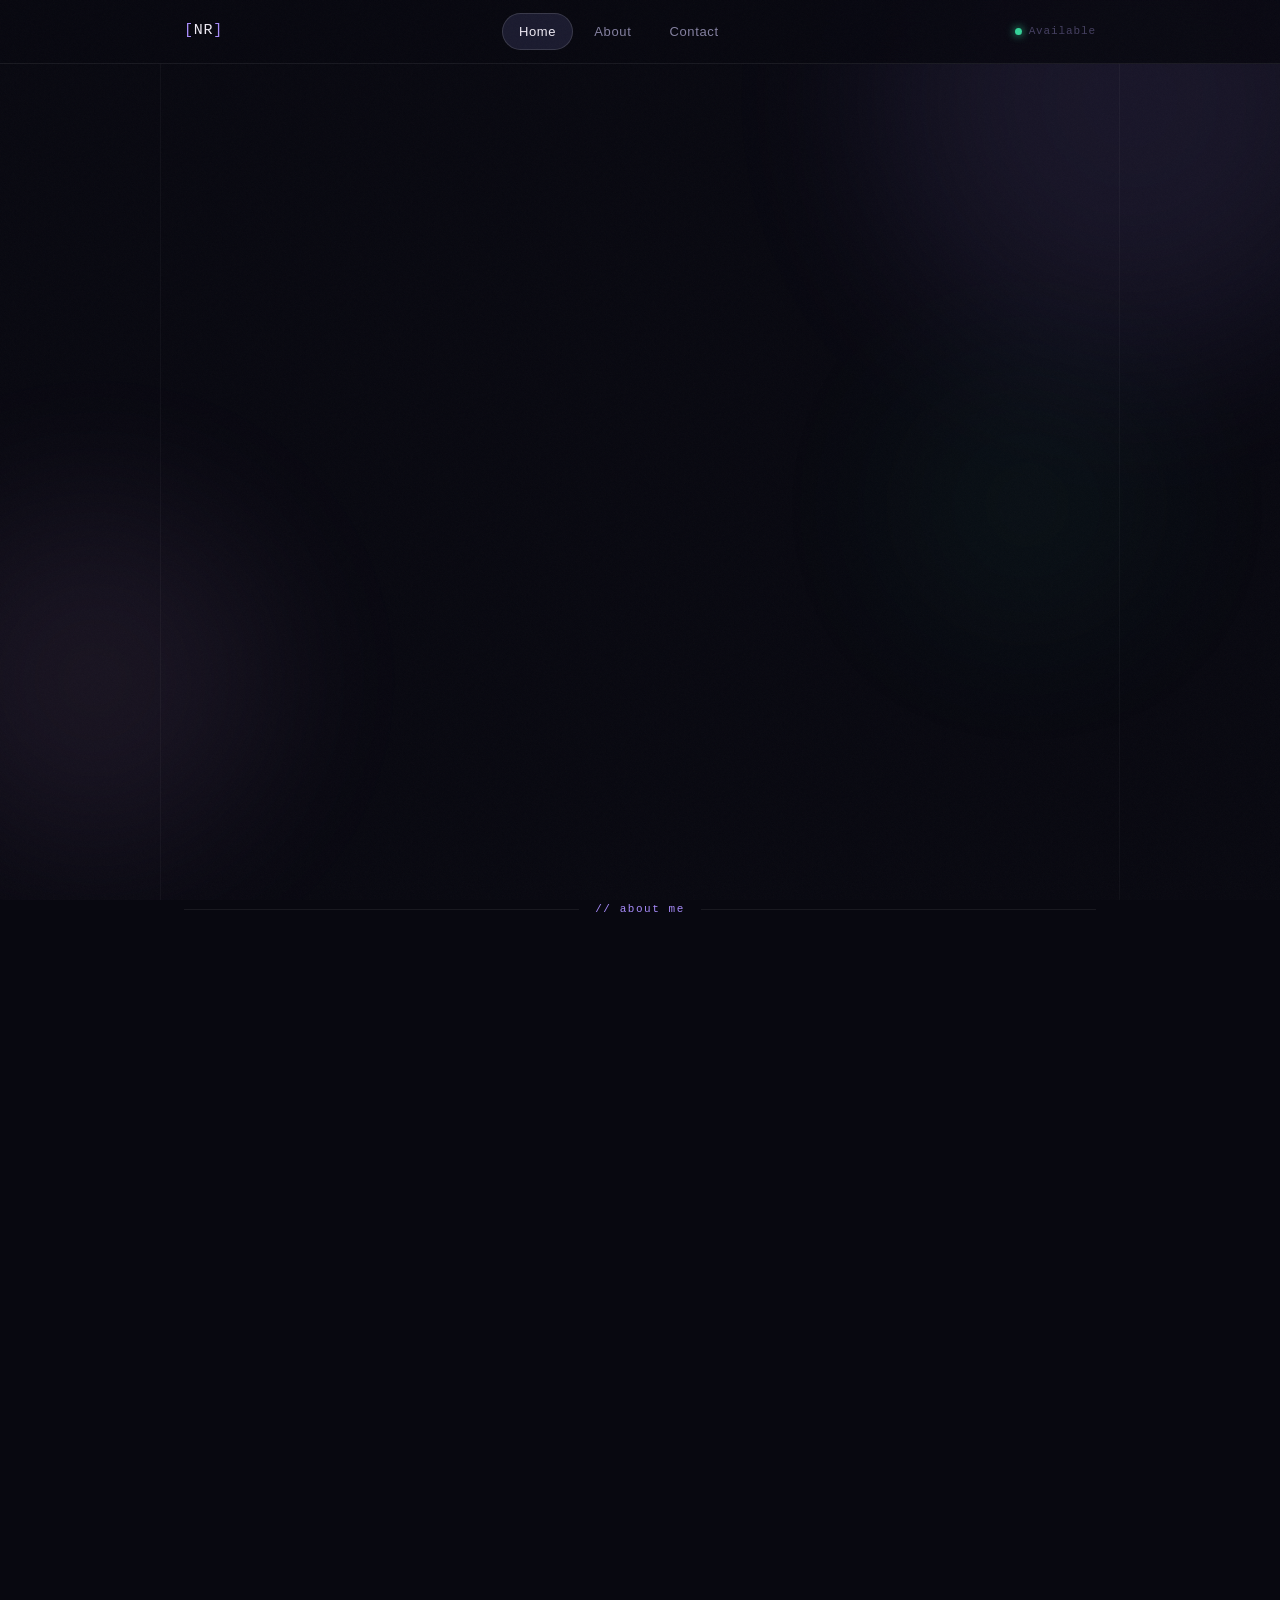
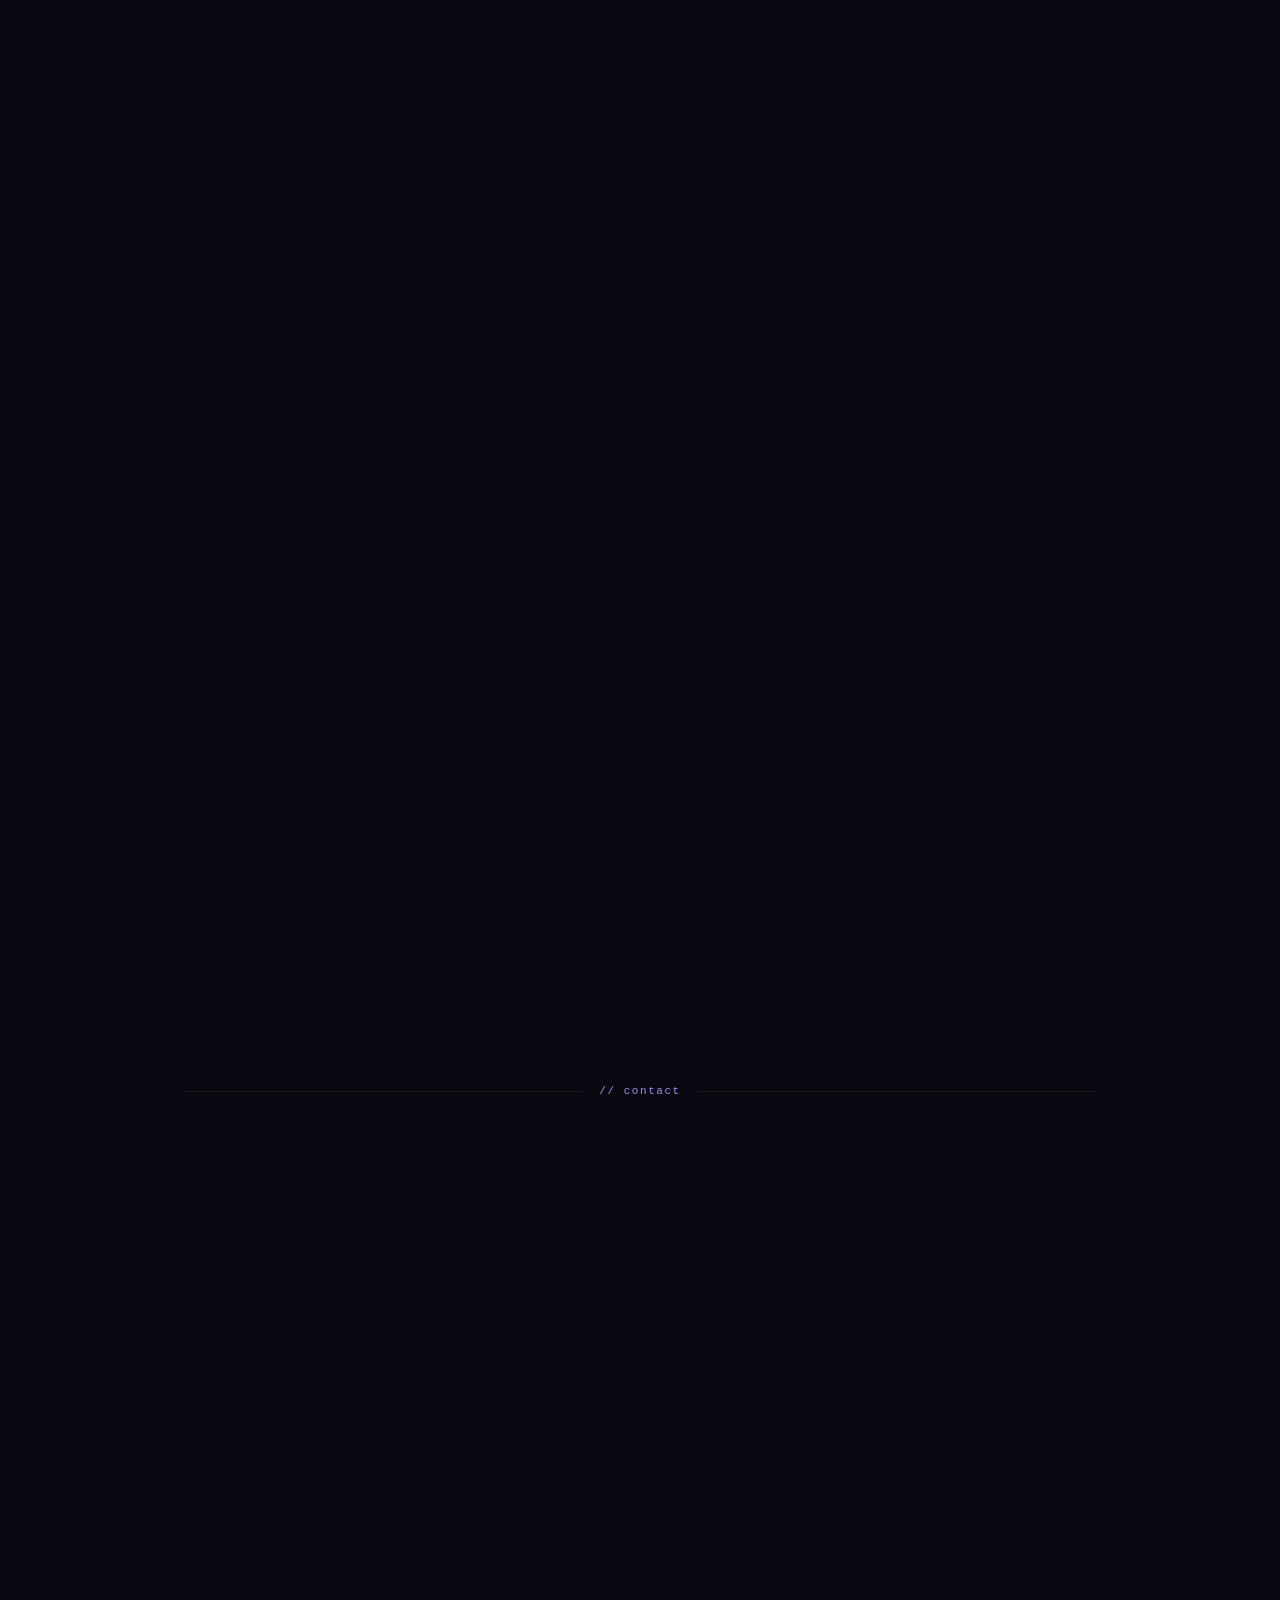
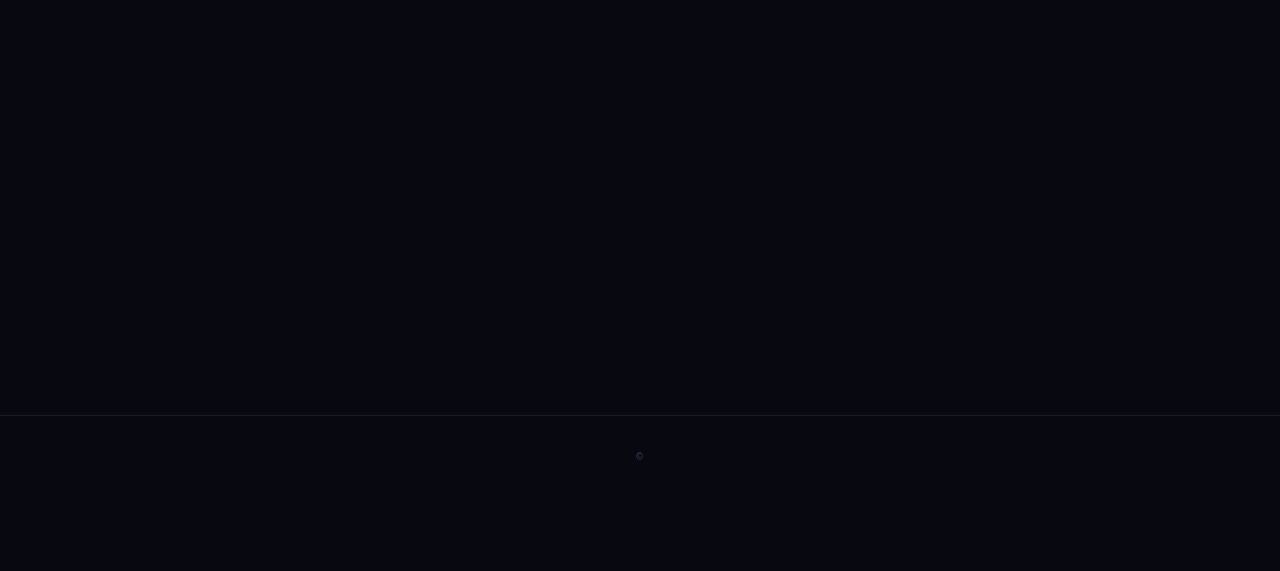
==== commit df26cb36: "Add files via upload" ====
--- a/index.html
+++ b/index.html
@@ -69,7 +69,9 @@
         <div class="hero-card">
           <div class="hc-avatar">
             <div class="hc-ring"></div>
-            <div class="hc-img">NR</div>
+            <div class="hc-img">
+              <img src="foto-naufal.jpeg" alt="Naufal Rakhadeto">
+            </div>
             <div class="hc-badge"><span class="hc-badge-dot"></span>Open to Work</div>
           </div>
           <div class="hc-stats">
@@ -260,9 +262,9 @@
           <div class="link-info"><span class="link-name">WhatsApp</span><span class="link-handle">+62 812 9135 9191</span></div>
           <div class="link-arrow"><svg width="16" height="16" viewBox="0 0 24 24" fill="none" stroke="currentColor" stroke-width="1.5"><path d="M5 12h14M12 5l7 7-7 7"/></svg></div>
         </a>
-        <a href="mailto:rakhadeto@gmail.com" rel="noopener" class="link-card reveal" data-platform="email">
+        <a href="/cdn-cgi/l/email-protection#fe8c9f95969f9a9b8a91be99939f9792d09d9193" rel="noopener" class="link-card reveal" data-platform="email">
           <div class="link-icon"><svg viewBox="0 0 24 24" fill="none" stroke="currentColor" stroke-width="1.5"><path d="M4 4h16c1.1 0 2 .9 2 2v12c0 1.1-.9 2-2 2H4c-1.1 0-2-.9-2-2V6c0-1.1.9-2 2-2z"/><polyline points="22,6 12,13 2,6"/></svg></div>
-          <div class="link-info"><span class="link-name">Email</span><span class="link-handle">rakhadeto@gmail.com</span></div>
+          <div class="link-info"><span class="link-name">Email</span><span class="link-handle"><span class="__cf_email__" data-cfemail="ea988b81828b8e8f9e85aa8d878b8386c4898587">[email&#160;protected]</span></span></div>
           <div class="link-arrow"><svg width="16" height="16" viewBox="0 0 24 24" fill="none" stroke="currentColor" stroke-width="1.5"><path d="M5 12h14M12 5l7 7-7 7"/></svg></div>
         </a>
         <a href="https://github.com/rakhadeto" target="_blank" rel="noopener" class="link-card reveal" data-platform="github">
@@ -301,9 +303,4 @@
   </div>
 
   <footer class="site-footer">
-    <p>&#169; <span id="year"></span> Naufal Rakhadeto &middot; Crafted with &#x1F90D;</p>
-  </footer>
-
-  <script src="script.js"></script>
-</body>
-</html>
+    <p>&#169; <span i
--- a/style.css
+++ b/style.css
@@ -110,7 +110,8 @@
 .hc-avatar{display:flex;align-items:center;gap:16px;padding-bottom:24px;border-bottom:1px solid var(--border);margin-bottom:24px;position:relative}
 .hc-ring{position:absolute;width:68px;height:68px;border-radius:50%;border:1.5px solid transparent;background:linear-gradient(var(--surface),var(--surface)) padding-box,linear-gradient(135deg,var(--accent),transparent,var(--accent-2)) border-box;animation:rotateSlow 8s linear infinite;top:0;left:0}
 @keyframes rotateSlow{from{transform:rotate(0deg)}to{transform:rotate(360deg)}}
-.hc-img{width:64px;height:64px;border-radius:50%;background:linear-gradient(135deg,var(--surface2),var(--bg2));display:flex;align-items:center;justify-content:center;font-family:var(--fam-display);font-size:22px;font-weight:700;color:var(--accent);border:1px solid var(--border);flex-shrink:0}
+.hc-img{width:64px;height:64px;border-radius:50%;background:linear-gradient(135deg,var(--surface2),var(--bg2));display:flex;align-items:center;justify-content:center;font-family:var(--fam-display);font-size:22px;font-weight:700;color:var(--accent);border:1px solid var(--border);flex-shrink:0;overflow:hidden}
+.hc-img img{width:100%;height:100%;object-fit:cover;object-position:center top;border-radius:50%}
 .hc-badge{display:inline-flex;align-items:center;gap:6px;font-family:var(--fam-mono);font-size:11px;color:var(--accent-3);background:rgba(52,211,153,.08);border:1px solid rgba(52,211,153,.2);padding:5px 10px;border-radius:20px;letter-spacing:.05em}
 .hc-badge-dot{width:6px;height:6px;border-radius:50%;background:var(--accent-3);animation:pulse-dot 2s infinite}
 .hc-stats{display:flex;align-items:center;gap:16px;margin-bottom:20px}
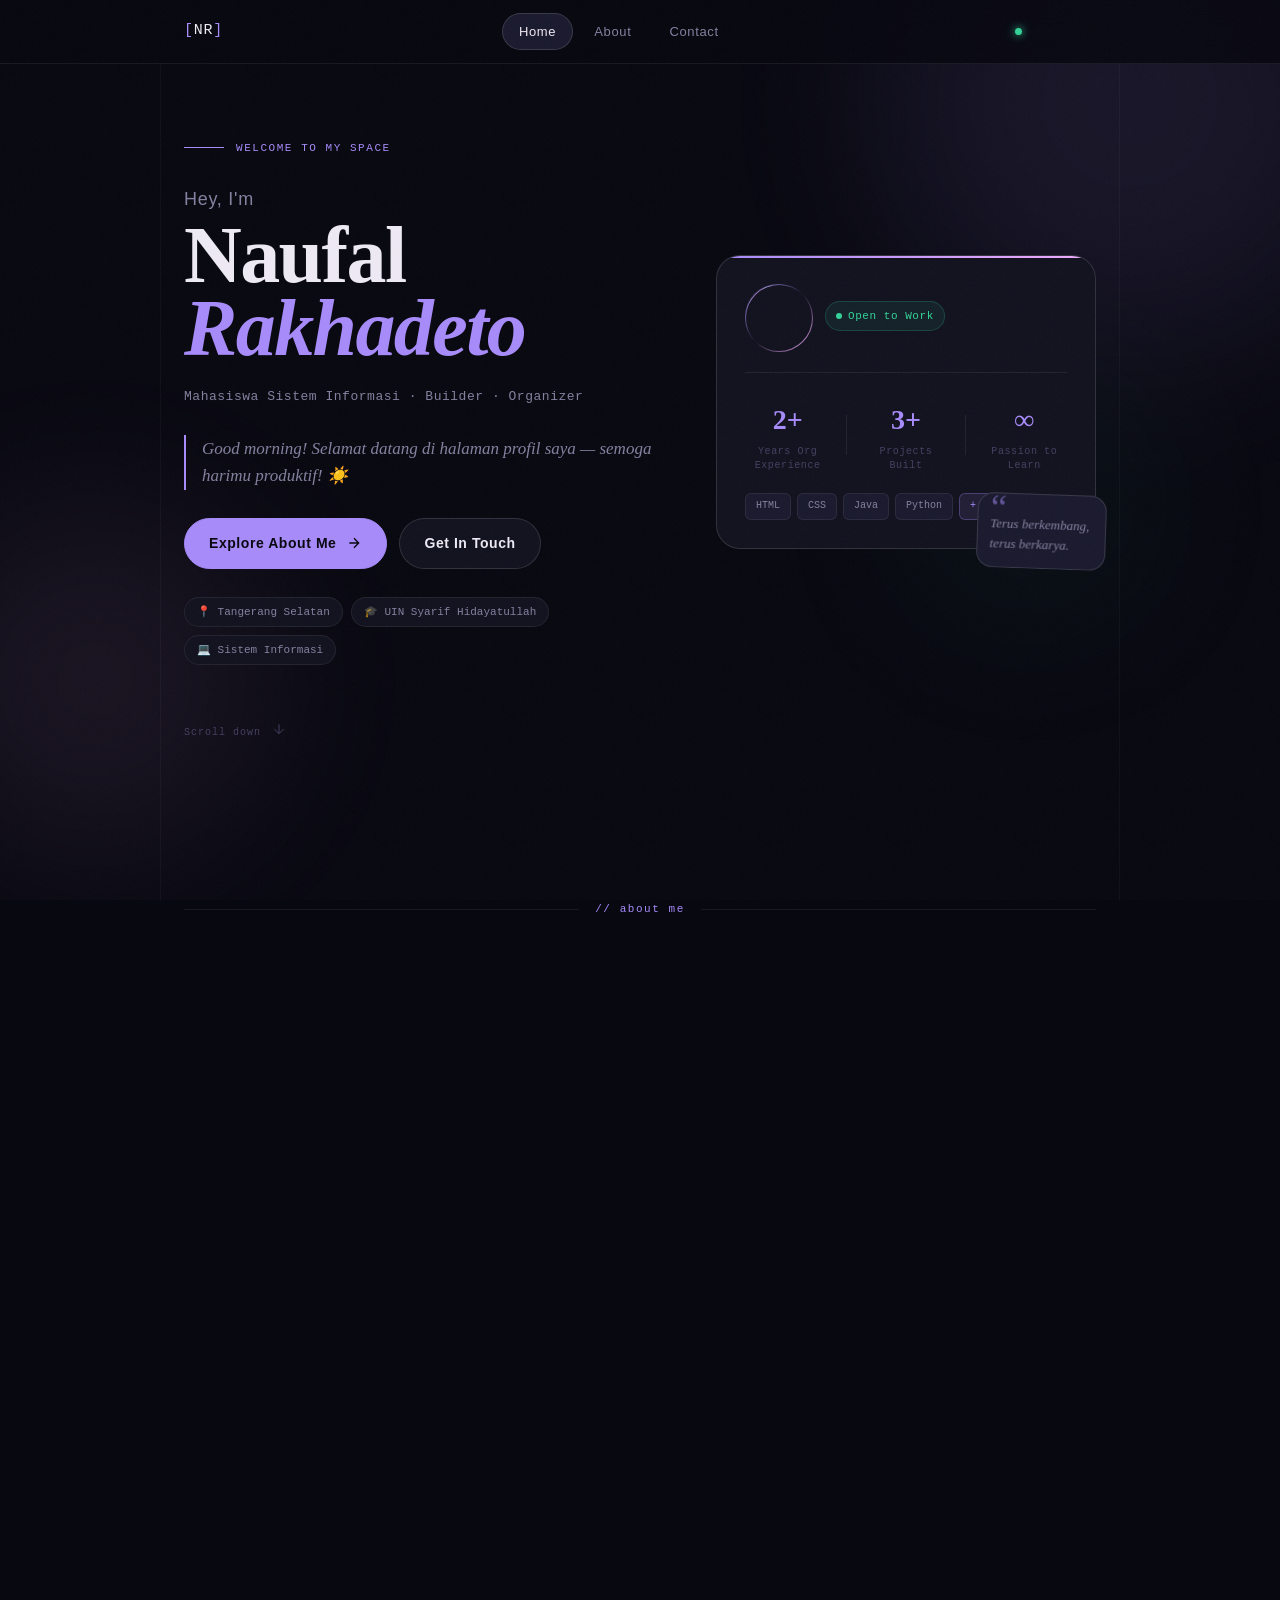
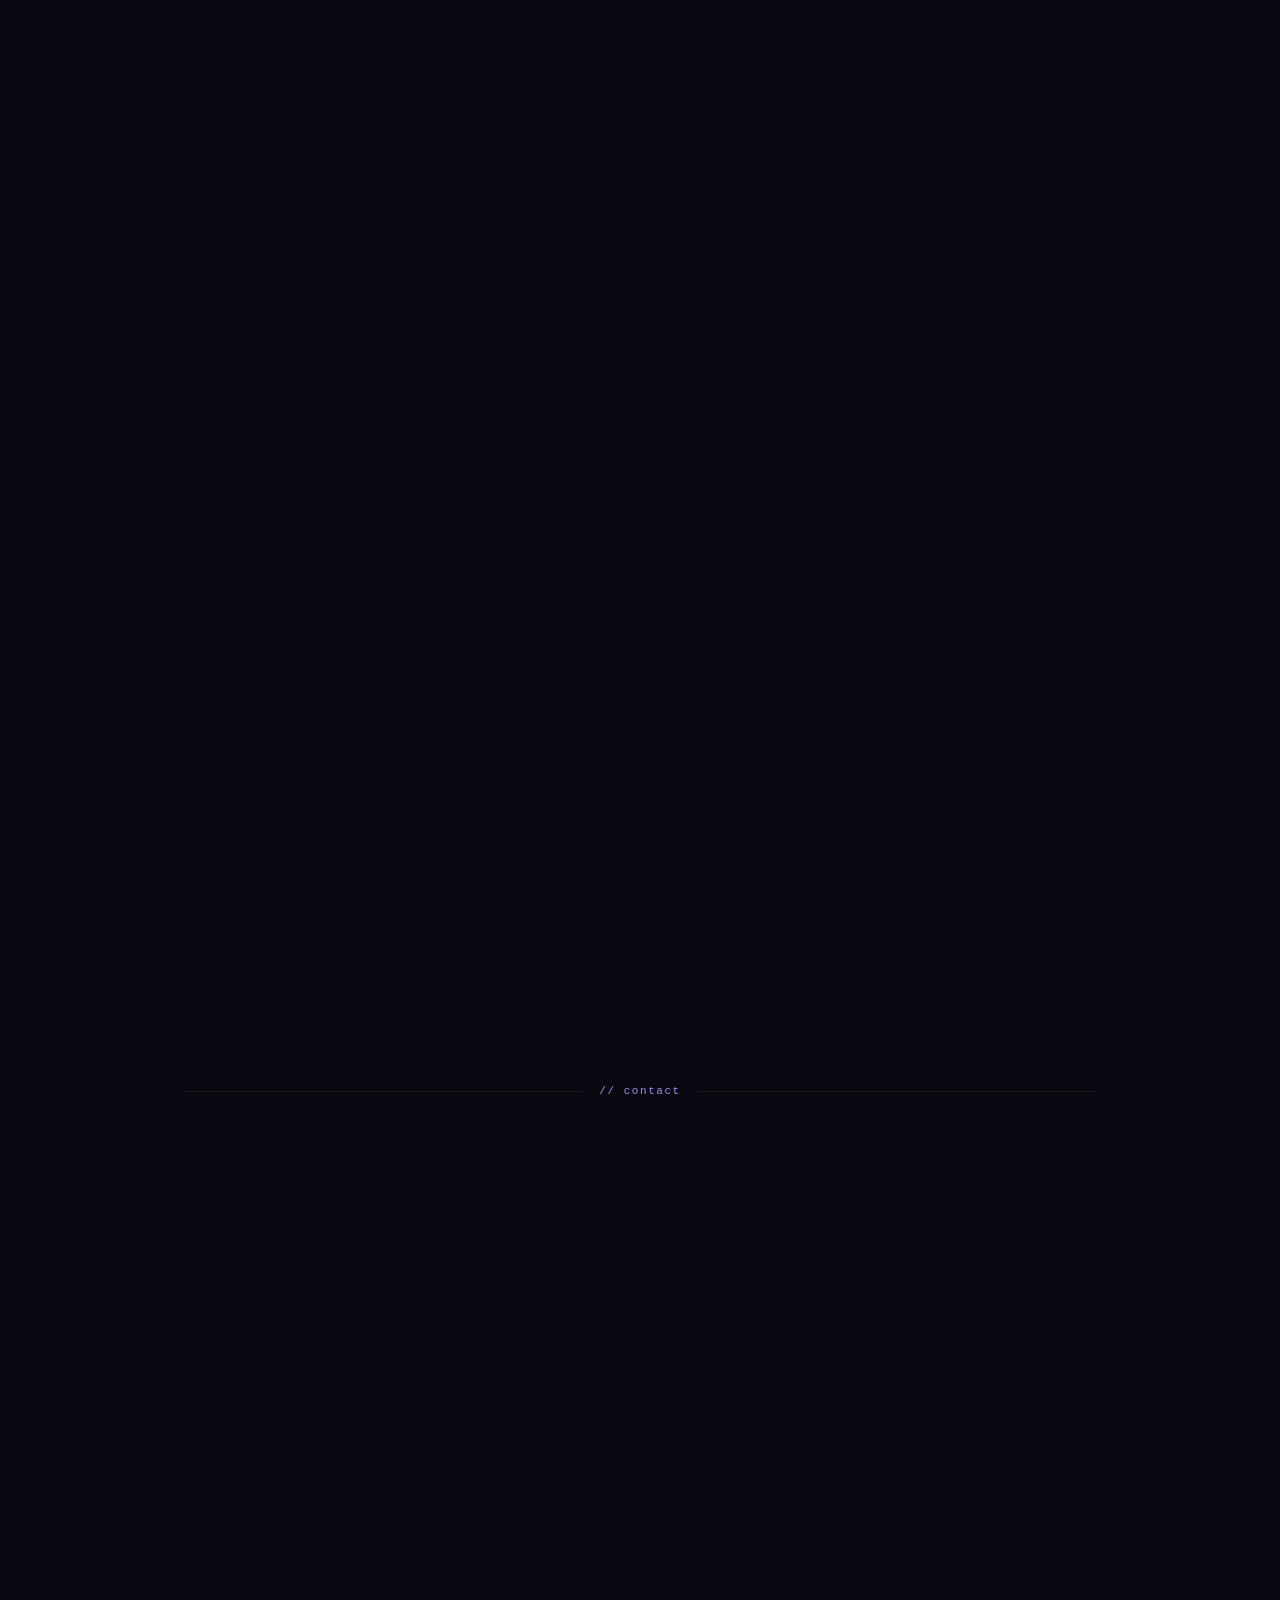
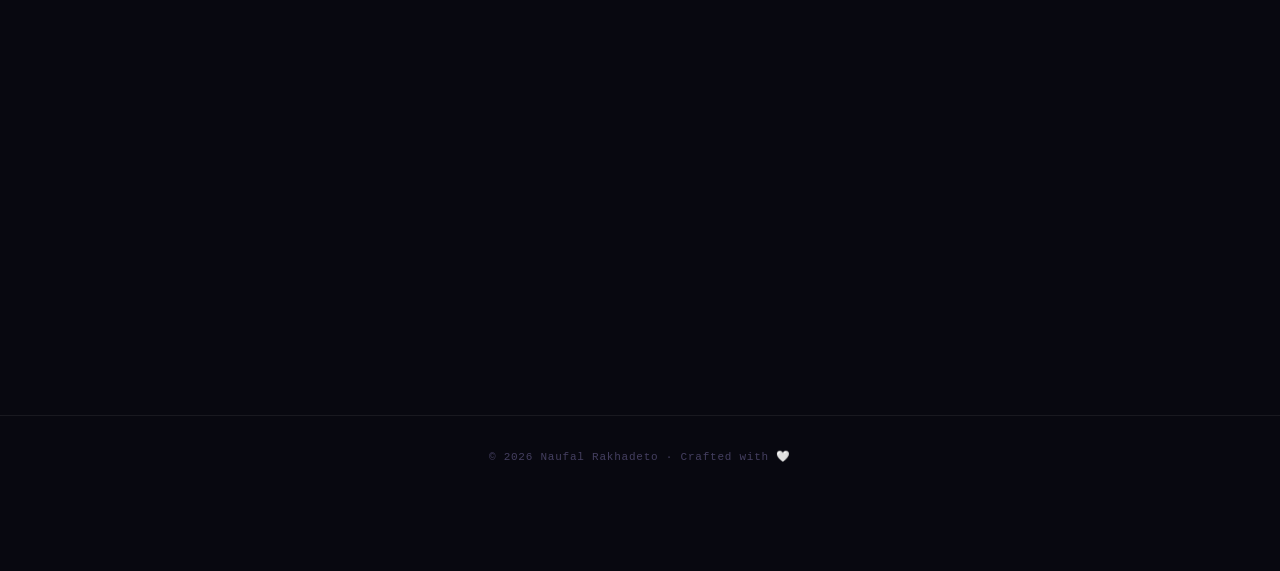
==== commit 874d2933: "Add files via upload" ====
--- a/index.html
+++ b/index.html
@@ -7,300 +7,496 @@
   <link rel="preconnect" href="https://fonts.googleapis.com">
   <link rel="preconnect" href="https://fonts.gstatic.com" crossorigin>
   <link href="https://fonts.googleapis.com/css2?family=Playfair+Display:ital,wght@0,400;0,700;1,400;1,700&family=Syne:wght@400;500;600;700;800&family=JetBrains+Mono:wght@300;400;500&display=swap" rel="stylesheet">
-  <link rel="stylesheet" href="style.css">
+<style>
+:root{--bg:#080810;--bg2:#0e0e1a;--surface:#12121f;--surface2:#1a1a2e;--border:rgba(255,255,255,0.07);--border2:rgba(255,255,255,0.13);--text-1:#eeeaf4;--text-2:#8480a0;--text-3:#443f60;--accent:#a78bfa;--accent-2:#f0abfc;--accent-3:#34d399;--accent-wa:#25d366;--accent-em:#ea4335;--accent-gh:#e8eaed;--accent-ig:#e1306c;--fd:'Playfair Display',serif;--fs:'Syne',sans-serif;--fm:'JetBrains Mono',monospace;--r-sm:10px;--r-md:16px;--r-lg:24px;--nav-h:64px;--bnav-h:68px;--max-w:960px;--ease:cubic-bezier(.25,.46,.45,.94)}
+*,*::before,*::after{box-sizing:border-box;margin:0;padding:0}
+html{scroll-behavior:smooth}
+body{background:var(--bg);color:var(--text-1);font-family:var(--fm);font-size:14px;line-height:1.65;min-height:100vh;overflow-x:hidden;-webkit-font-smoothing:antialiased;padding-bottom:var(--bnav-h)}
+a{text-decoration:none;color:inherit}
+button{border:none;background:none;cursor:pointer;color:inherit;font:inherit}
+.noise{position:fixed;inset:0;z-index:200;pointer-events:none;opacity:.03;background-image:url("data:image/svg+xml,%3Csvg viewBox='0 0 256 256' xmlns='http://www.w3.org/2000/svg'%3E%3Cfilter id='n'%3E%3CfeTurbulence type='fractalNoise' baseFrequency='0.9' numOctaves='4' stitchTiles='stitch'/%3E%3C/filter%3E%3Crect width='100%25' height='100%25' filter='url(%23n)'/%3E%3C/svg%3E");background-size:128px}
+.ambient{position:fixed;inset:0;pointer-events:none;overflow:hidden;z-index:0}
+.blob{position:absolute;border-radius:50%;filter:blur(90px)}
+.blob-1{width:500px;height:500px;background:var(--accent);opacity:.10;top:-150px;right:-100px;animation:bd1 14s ease-in-out infinite alternate}
+.blob-2{width:350px;height:350px;background:var(--accent-2);opacity:.08;bottom:5%;left:-80px;animation:bd2 18s ease-in-out infinite alternate}
+.blob-3{width:250px;height:250px;background:var(--accent-3);opacity:.06;bottom:30%;right:10%;animation:bd1 22s ease-in-out infinite alternate-reverse}
+@keyframes bd1{from{transform:translate(0,0) scale(1)}to{transform:translate(40px,30px) scale(1.1)}}
+@keyframes bd2{from{transform:translate(0,0) scale(1)}to{transform:translate(-30px,40px) scale(1.08)}}
+.grid-lines{position:fixed;inset:0;pointer-events:none;z-index:0}
+.vline{position:absolute;top:0;bottom:0;width:1px;background:var(--border);opacity:.5}
+.vl-1{left:calc(50% - 480px)}.vl-2{right:calc(50% - 480px)}
+.navbar{position:fixed;top:0;left:0;right:0;z-index:100;height:var(--nav-h);background:rgba(8,8,16,.85);backdrop-filter:blur(20px);-webkit-backdrop-filter:blur(20px);border-bottom:1px solid var(--border)}
+.nav-inner{max-width:var(--max-w);margin:0 auto;height:100%;padding:0 24px;display:flex;align-items:center;justify-content:space-between}
+.nav-logo{font-family:var(--fm);font-size:15px;font-weight:500;letter-spacing:.05em}
+.logo-bracket{color:var(--accent)}
+.nav-tabs{display:flex;gap:4px}
+.tab-btn{font-family:var(--fs);font-size:13px;font-weight:500;letter-spacing:.05em;padding:7px 16px;border-radius:40px;color:var(--text-2);transition:all .3s var(--ease);border:1px solid transparent}
+.tab-btn:hover{color:var(--text-1)}
+.tab-btn.active{background:var(--surface2);color:var(--text-1);border-color:var(--border2)}
+.nav-indicator{display:flex;align-items:center;gap:7px}
+.ind-dot{width:7px;height:7px;border-radius:50%;background:var(--accent-3);box-shadow:0 0 8px var(--accent-3);animation:pdot 2.2s ease-in-out infinite}
+@keyframes pdot{0%,100%{box-shadow:0 0 6px var(--accent-3)}50%{box-shadow:0 0 16px var(--accent-3)}}
+.ind-text{font-family:var(--fm);font-size:11px;color:var(--text-3);letter-spacing:.08em;transition:opacity .4s}
+.section{position:relative;z-index:1;padding-top:var(--nav-h)}
+#home{min-height:100vh;max-width:var(--max-w);margin:0 auto;padding:64px 24px 80px;display:flex;flex-direction:column;justify-content:center}
+.reveal{opacity:0;transform:translateY(32px);transition:opacity .65s var(--ease),transform .65s var(--ease)}
+.reveal.visible{opacity:1;transform:translateY(0)}
+.about-grid .reveal:nth-child(1){transition-delay:.05s}
+.about-grid .reveal:nth-child(2){transition-delay:.12s}
+.about-grid .reveal:nth-child(3){transition-delay:.19s}
+.about-grid .reveal:nth-child(4){transition-delay:.26s}
+.about-grid .reveal:nth-child(5){transition-delay:.33s}
+.about-grid .reveal:nth-child(6){transition-delay:.40s}
+.links-grid .reveal:nth-child(1){transition-delay:.05s}
+.links-grid .reveal:nth-child(2){transition-delay:.13s}
+.links-grid .reveal:nth-child(3){transition-delay:.21s}
+.links-grid .reveal:nth-child(4){transition-delay:.29s}
+.section-divider{display:flex;align-items:center;gap:16px;max-width:var(--max-w);margin:0 auto;padding:0 24px;position:relative;z-index:1}
+.sd-line{flex:1;height:1px;background:var(--border)}
+.sd-label{font-family:var(--fm);font-size:11px;color:var(--accent);letter-spacing:.14em;white-space:nowrap}
+.home-layout{display:grid;grid-template-columns:1fr 380px;gap:60px;align-items:center}
+.home-left{display:flex;flex-direction:column;gap:28px}
+.home-eyebrow{display:flex;align-items:center;gap:12px}
+.eyebrow-line{height:1px;width:40px;background:var(--accent);display:block}
+.eyebrow-text{font-family:var(--fm);font-size:11px;color:var(--accent);letter-spacing:.14em;text-transform:uppercase}
+.home-headline{display:flex;flex-direction:column;gap:4px}
+.hl-top{font-family:var(--fs);font-size:18px;font-weight:500;color:var(--text-2);letter-spacing:.04em}
+.hl-name{font-family:var(--fd);font-size:clamp(52px,7vw,80px);font-weight:700;line-height:.92;letter-spacing:-.02em;color:var(--text-1)}
+.hl-name em{font-style:italic;color:var(--accent)}
+.home-sub{font-family:var(--fm);font-size:13px;color:var(--text-2);letter-spacing:.04em;margin-top:-8px}
+.home-greeting{font-family:var(--fd);font-size:17px;font-style:italic;color:var(--text-2);line-height:1.6;border-left:2px solid var(--accent);padding-left:16px}
+.home-cta{display:flex;gap:12px;flex-wrap:wrap}
+.cta-primary{display:inline-flex;align-items:center;gap:10px;font-family:var(--fs);font-size:14px;font-weight:600;letter-spacing:.04em;padding:13px 24px;background:var(--accent);color:#080810;border-radius:40px;transition:all .3s var(--ease);border:1px solid var(--accent);cursor:pointer}
+.cta-primary:hover{background:var(--accent-2);border-color:var(--accent-2);transform:translateY(-2px);box-shadow:0 8px 24px rgba(167,139,250,.3)}
+.cta-primary svg{transition:transform .3s}
+.cta-primary:hover svg{transform:translateX(4px)}
+.cta-secondary{display:inline-flex;align-items:center;font-family:var(--fs);font-size:14px;font-weight:600;letter-spacing:.04em;padding:13px 24px;border-radius:40px;border:1px solid var(--border2);color:var(--text-1);background:var(--surface);transition:all .3s var(--ease);cursor:pointer}
+.cta-secondary:hover{border-color:var(--accent);color:var(--accent);transform:translateY(-2px)}
+.home-chips{display:flex;gap:8px;flex-wrap:wrap}
+.chip{font-family:var(--fm);font-size:11px;padding:5px 12px;border-radius:20px;background:var(--surface);border:1px solid var(--border);color:var(--text-2)}
+.scroll-hint{display:flex;align-items:center;gap:10px;margin-top:56px}
+.sh-text{font-family:var(--fm);font-size:10px;color:var(--text-3);letter-spacing:.1em}
+.sh-arrow{color:var(--text-3);animation:bounceDown 1.8s ease-in-out infinite}
+@keyframes bounceDown{0%,100%{transform:translateY(0)}50%{transform:translateY(6px)}}
+.home-right{position:relative}
+.hero-card{background:var(--surface);border:1px solid var(--border2);border-radius:var(--r-lg);padding:28px;position:relative;overflow:hidden}
+.hero-card::before{content:'';position:absolute;top:0;left:0;right:0;height:2px;background:linear-gradient(90deg,var(--accent),var(--accent-2))}
+.hc-avatar{display:flex;align-items:center;gap:16px;padding-bottom:24px;border-bottom:1px solid var(--border);margin-bottom:24px;position:relative}
+.hc-ring{position:absolute;width:68px;height:68px;border-radius:50%;border:1.5px solid transparent;background:linear-gradient(var(--surface),var(--surface)) padding-box,linear-gradient(135deg,var(--accent),transparent,var(--accent-2)) border-box;animation:rotateSlow 8s linear infinite;top:0;left:0}
+@keyframes rotateSlow{from{transform:rotate(0deg)}to{transform:rotate(360deg)}}
+.hc-img{width:64px;height:64px;border-radius:50%;background:linear-gradient(135deg,var(--surface2),var(--bg2));display:flex;align-items:center;justify-content:center;font-family:var(--fd);font-size:22px;font-weight:700;color:var(--accent);border:1px solid var(--border);flex-shrink:0;overflow:hidden}
+.hc-img img{width:100%;height:100%;object-fit:cover;object-position:center top;border-radius:50%}
+.hc-badge{display:inline-flex;align-items:center;gap:6px;font-family:var(--fm);font-size:11px;color:var(--accent-3);background:rgba(52,211,153,.08);border:1px solid rgba(52,211,153,.2);padding:5px 10px;border-radius:20px;letter-spacing:.05em}
+.hc-badge-dot{width:6px;height:6px;border-radius:50%;background:var(--accent-3);animation:pdot 2s infinite}
+.hc-stats{display:flex;align-items:center;gap:16px;margin-bottom:20px}
+.stat-item{flex:1;text-align:center}
+.stat-num{display:block;font-family:var(--fd);font-size:28px;font-weight:700;color:var(--accent)}
+.stat-label{display:block;font-family:var(--fm);font-size:10px;color:var(--text-3);letter-spacing:.06em;margin-top:2px;line-height:1.4}
+.stat-divider{width:1px;height:40px;background:var(--border)}
+.hc-skills-preview{display:flex;flex-wrap:wrap;gap:6px}
+.sp-tag{font-family:var(--fm);font-size:10px;padding:4px 10px;border-radius:6px;background:var(--surface2);border:1px solid var(--border);color:var(--text-2)}
+.sp-tag.active-tag{background:rgba(167,139,250,.1);border-color:rgba(167,139,250,.3);color:var(--accent)}
+.float-quote{position:absolute;bottom:-20px;right:-10px;background:var(--surface2);border:1px solid var(--border2);border-radius:var(--r-md);padding:14px 16px 14px 12px;max-width:180px;backdrop-filter:blur(10px);transform:rotate(2deg);animation:floatQ 4s ease-in-out infinite alternate}
+@keyframes floatQ{from{transform:rotate(2deg) translateY(0)}to{transform:rotate(2deg) translateY(-8px)}}
+.fq-mark{font-family:var(--fd);font-size:36px;color:var(--accent);opacity:.5;line-height:0;display:block;margin-bottom:6px}
+.float-quote p{font-family:var(--fd);font-style:italic;font-size:13px;color:var(--text-2);line-height:1.5}
+.page-inner{max-width:var(--max-w);margin:0 auto;padding:72px 24px 100px}
+.contact-inner{max-width:560px}
+.section-header{margin-bottom:48px}
+.sh-eyebrow{font-family:var(--fm);font-size:12px;color:var(--accent);letter-spacing:.12em;margin-bottom:10px}
+.sh-title{font-family:var(--fd);font-size:clamp(36px,5vw,56px);font-weight:700;line-height:1.05;letter-spacing:-.02em}
+.sh-title em{font-style:italic;color:var(--accent)}
+.about-grid{display:grid;grid-template-columns:1fr 1fr;gap:16px}
+.about-card{background:var(--surface);border:1px solid var(--border);border-radius:var(--r-lg);padding:24px;transition:border-color .3s,transform .3s,box-shadow .3s}
+.about-card:hover{border-color:var(--border2);transform:translateY(-3px);box-shadow:0 12px 32px rgba(0,0,0,.3)}
+.ac-label{font-family:var(--fm);font-size:10px;font-weight:500;color:var(--accent);letter-spacing:.14em;text-transform:uppercase;margin-bottom:16px;display:inline-flex;align-items:center;gap:8px}
+.ac-label::before{content:'';width:16px;height:1px;background:var(--accent);display:block}
+.bio-card{grid-column:1/-1}
+.bio-long{font-family:var(--fd);font-size:16px;line-height:1.7;color:var(--text-2)}
+.bio-long strong{color:var(--text-1);font-weight:400}
+.bio-long em{color:var(--accent);font-style:italic}
+.edu-item{display:flex;align-items:flex-start;gap:12px;margin-bottom:14px}
+.edu-item:last-child{margin-bottom:0}
+.edu-icon{font-size:20px;flex-shrink:0;margin-top:1px}
+.edu-name{display:block;font-family:var(--fs);font-size:14px;font-weight:600;color:var(--text-1);margin-bottom:2px}
+.edu-prog{display:block;font-family:var(--fm);font-size:11px;color:var(--text-3)}
+.skills-groups{display:flex;flex-direction:column;gap:20px}
+.sg-label{display:block;font-family:var(--fm);font-size:10px;color:var(--text-3);letter-spacing:.08em;text-transform:uppercase;margin-bottom:10px}
+.skill-bars{display:flex;flex-direction:column;gap:10px}
+.skill-bar-item{display:flex;align-items:center;gap:10px}
+.sbi-name{font-family:var(--fm);font-size:11px;color:var(--text-2);width:110px;flex-shrink:0}
+.sbi-track{flex:1;height:3px;background:var(--surface2);border-radius:2px;overflow:hidden}
+.sbi-fill{height:100%;width:0;background:linear-gradient(90deg,var(--accent),var(--accent-2));border-radius:2px;transition:width 1.4s cubic-bezier(.22,1,.36,1)}
+.sbi-pct{font-family:var(--fm);font-size:10px;color:var(--text-3);width:30px;text-align:right}
+.soft-tags{display:flex;flex-wrap:wrap;gap:6px}
+.soft-tag{font-family:var(--fm);font-size:11px;padding:5px 11px;border-radius:20px;background:rgba(167,139,250,.08);border:1px solid rgba(167,139,250,.2);color:var(--accent)}
+.exp-card{grid-column:1/-1}
+.timeline{display:flex;flex-direction:column;position:relative;padding-left:24px}
+.timeline::before{content:'';position:absolute;left:6px;top:8px;bottom:8px;width:1px;background:linear-gradient(180deg,var(--accent),var(--surface2))}
+.tl-item{position:relative;padding-bottom:28px}
+.tl-item:last-child{padding-bottom:0}
+.tl-dot{position:absolute;left:-24px;top:6px;width:13px;height:13px;border-radius:50%;background:var(--bg);border:2px solid var(--accent);box-shadow:0 0 8px rgba(167,139,250,.4)}
+.tl-date{display:block;font-family:var(--fm);font-size:10px;color:var(--accent);letter-spacing:.08em;margin-bottom:4px}
+.tl-role{display:block;font-family:var(--fs);font-size:15px;font-weight:700;color:var(--text-1);margin-bottom:2px}
+.tl-org{display:block;font-family:var(--fm);font-size:11px;color:var(--text-3);margin-bottom:8px}
+.tl-desc{font-family:var(--fd);font-size:14px;color:var(--text-2);line-height:1.65}
+.projects-list{display:flex;flex-direction:column}
+.proj-item{display:flex;align-items:flex-start;gap:14px;padding:14px 0;border-bottom:1px solid var(--border)}
+.proj-item:first-child{padding-top:0}
+.proj-item:last-child{border-bottom:none;padding-bottom:0}
+.proj-icon{font-size:22px;flex-shrink:0;margin-top:2px}
+.proj-info{flex:1}
+.proj-name{display:block;font-family:var(--fs);font-size:14px;font-weight:700;color:var(--text-1);margin-bottom:2px}
+.proj-tech{display:block;font-family:var(--fm);font-size:10px;color:var(--accent);letter-spacing:.08em;margin-bottom:6px}
+.proj-desc{font-family:var(--fd);font-size:13px;color:var(--text-2);line-height:1.6}
+.proj-link{width:32px;height:32px;flex-shrink:0;display:flex;align-items:center;justify-content:center;background:var(--surface2);border:1px solid var(--border);border-radius:8px;color:var(--text-2);transition:all .25s}
+.proj-link:hover{border-color:var(--accent);color:var(--accent);transform:translateY(-2px)}
+.fun-list{display:flex;flex-direction:column;gap:12px}
+.fun-item{display:flex;align-items:center;gap:12px}
+.fun-emoji{font-size:18px;flex-shrink:0}
+.fun-item span:last-child{font-family:var(--fm);font-size:12px;color:var(--text-2)}
+.contact-intro{font-family:var(--fd);font-style:italic;font-size:17px;color:var(--text-2);line-height:1.6;margin-bottom:36px;border-left:2px solid var(--accent);padding-left:16px}
+.links-grid{display:flex;flex-direction:column;gap:10px}
+.link-card{display:flex;align-items:center;gap:16px;padding:16px 20px;background:var(--surface);border:1px solid var(--border);border-radius:var(--r-md);transition:all .3s var(--ease);position:relative;overflow:hidden;cursor:pointer}
+.link-card::before{content:'';position:absolute;inset:0;opacity:0;transition:opacity .3s}
+.link-card[data-platform="whatsapp"]::before{background:linear-gradient(135deg,rgba(37,211,102,.07),transparent)}
+.link-card[data-platform="email"]::before{background:linear-gradient(135deg,rgba(234,67,53,.07),transparent)}
+.link-card[data-platform="github"]::before{background:linear-gradient(135deg,rgba(232,234,237,.05),transparent)}
+.link-card[data-platform="instagram"]::before{background:linear-gradient(135deg,rgba(225,48,108,.07),transparent)}
+.link-card:hover{border-color:var(--border2);transform:translateX(5px)}
+.link-card:hover::before{opacity:1}
+.link-card:hover .link-arrow{opacity:1;transform:translateX(0)}
+.link-icon{width:42px;height:42px;border-radius:var(--r-sm);display:flex;align-items:center;justify-content:center;background:var(--surface2);border:1px solid var(--border);flex-shrink:0;transition:all .3s}
+.link-icon svg{width:18px;height:18px}
+.link-card[data-platform="whatsapp"] .link-icon svg{color:var(--accent-wa)}
+.link-card[data-platform="email"] .link-icon svg{color:var(--accent-em)}
+.link-card[data-platform="github"] .link-icon svg{color:var(--accent-gh)}
+.link-card[data-platform="instagram"] .link-icon svg{color:var(--accent-ig)}
+.link-card[data-platform="whatsapp"]:hover .link-icon{background:rgba(37,211,102,.1)}
+.link-card[data-platform="email"]:hover .link-icon{background:rgba(234,67,53,.1)}
+.link-card[data-platform="github"]:hover .link-icon{background:rgba(232,234,237,.06)}
+.link-card[data-platform="instagram"]:hover .link-icon{background:rgba(225,48,108,.1)}
+.link-info{flex:1;min-width:0}
+.link-name{display:block;font-family:var(--fs);font-size:14px;font-weight:600;color:var(--text-1);margin-bottom:2px}
+.link-handle{display:block;font-family:var(--fm);font-size:11px;color:var(--text-3);overflow:hidden;text-overflow:ellipsis;white-space:nowrap;transition:color .3s}
+.link-card:hover .link-handle{color:var(--text-2)}
+.link-arrow{opacity:0;transform:translateX(-6px);transition:all .3s;color:var(--text-3);flex-shrink:0}
+.contact-footer-note{display:flex;align-items:center;gap:16px;margin-top:36px}
+.cfn-line{flex:1;height:1px;background:var(--border)}
+.cfn-text{font-family:var(--fm);font-size:11px;color:var(--text-3);white-space:nowrap}
+.bottom-nav{position:fixed;bottom:0;left:0;right:0;height:var(--bnav-h);background:rgba(8,8,16,.92);backdrop-filter:blur(20px);-webkit-backdrop-filter:blur(20px);border-top:1px solid var(--border);display:none;align-items:center;justify-content:space-around;padding:0 16px;z-index:100}
+.bn-btn{display:flex;flex-direction:column;align-items:center;gap:3px;padding:8px 20px;color:var(--text-3);transition:color .25s;flex:1;border-radius:var(--r-sm)}
+.bn-btn span{font-family:var(--fm);font-size:9px;letter-spacing:.06em}
+.bn-btn.active{color:var(--accent)}
+.site-footer{text-align:center;padding:32px 24px;border-top:1px solid var(--border);position:relative;z-index:1}
+.site-footer p{font-family:var(--fm);font-size:11px;color:var(--text-3);letter-spacing:.07em}
+@media(max-width:820px){.home-layout{grid-template-columns:1fr;gap:40px}.float-quote{display:none}.about-grid{grid-template-columns:1fr}.bio-card,.exp-card{grid-column:1}.vl-1,.vl-2{display:none}}
+@media(max-width:640px){:root{--nav-h:56px}.nav-indicator{display:none}.bottom-nav{display:flex}.tab-btn{padding:6px 12px;font-size:12px}#home{padding:40px 20px 60px}.hl-name{font-size:clamp(44px,11vw,64px)}.home-cta{flex-direction:column}.cta-primary,.cta-secondary{width:100%;justify-content:center}.page-inner{padding:48px 20px 80px}.hero-card{padding:20px}.hc-stats{gap:12px}.stat-num{font-size:22px}}
+@media(max-width:400px){.nav-tabs{gap:2px}.tab-btn{padding:5px 10px;font-size:11px}}
+@keyframes ripple{from{width:0;height:0;opacity:.8}to{width:220px;height:220px;opacity:0}}
+::-webkit-scrollbar{width:4px}::-webkit-scrollbar-track{background:var(--bg)}::-webkit-scrollbar-thumb{background:var(--surface2);border-radius:4px}
+::selection{background:rgba(167,139,250,.2);color:var(--text-1)}
+</style>
 </head>
 <body>
-
-  <div class="noise"></div>
-  <div class="ambient">
-    <div class="blob blob-1"></div>
-    <div class="blob blob-2"></div>
-    <div class="blob blob-3"></div>
+<div class="noise"></div>
+<div class="ambient"><div class="blob blob-1"></div><div class="blob blob-2"></div><div class="blob blob-3"></div></div>
+<div class="grid-lines"><div class="vline vl-1"></div><div class="vline vl-2"></div></div>
+
+<nav class="navbar">
+  <div class="nav-inner">
+    <div class="nav-logo"><span class="logo-bracket">[</span>NR<span class="logo-bracket">]</span></div>
+    <div class="nav-tabs">
+      <button class="tab-btn active" data-target="home">Home</button>
+      <button class="tab-btn" data-target="about">About</button>
+      <button class="tab-btn" data-target="contact">Contact</button>
+    </div>
+    <div class="nav-indicator"><span class="ind-dot"></span><span class="ind-text" id="nav-status">Available</span></div>
   </div>
-  <div class="grid-lines">
-    <div class="vline vl-1"></div>
-    <div class="vline vl-2"></div>
+</nav>
+
+<!-- HOME -->
+<section class="section" id="home">
+  <div class="home-layout">
+    <div class="home-left">
+      <div class="home-eyebrow reveal"><span class="eyebrow-line"></span><span class="eyebrow-text">Welcome to my space</span></div>
+      <h1 class="home-headline reveal">
+        <span class="hl-top">Hey, I'm</span>
+        <span class="hl-name">Naufal<br><em>Rakhadeto</em></span>
+      </h1>
+      <p class="home-sub reveal">Mahasiswa Sistem Informasi &middot; Builder &middot; Organizer</p>
+      <p class="home-greeting reveal" id="dynamic-greeting"></p>
+      <div class="home-cta reveal">
+        <button class="cta-primary" data-target="about">
+          <span>Explore About Me</span>
+          <svg width="16" height="16" viewBox="0 0 24 24" fill="none" stroke="currentColor" stroke-width="2"><path d="M5 12h14M12 5l7 7-7 7"/></svg>
+        </button>
+        <button class="cta-secondary" data-target="contact"><span>Get In Touch</span></button>
+      </div>
+      <div class="home-chips reveal">
+        <span class="chip">&#128205; Tangerang Selatan</span>
+        <span class="chip">&#127891; UIN Syarif Hidayatullah</span>
+        <span class="chip">&#128187; Sistem Informasi</span>
+      </div>
+    </div>
+    <div class="home-right reveal">
+      <div class="hero-card">
+        <div class="hc-avatar">
+          <div class="hc-ring"></div>
+          <div class="hc-img">
+            <img src="foto-naufal.jpeg" alt="Naufal Rakhadeto" onerror="this.parentElement.innerHTML='NR'">
+          </div>
+          <div class="hc-badge"><span class="hc-badge-dot"></span>Open to Work</div>
+        </div>
+        <div class="hc-stats">
+          <div class="stat-item"><span class="stat-num">2+</span><span class="stat-label">Years Org<br>Experience</span></div>
+          <div class="stat-divider"></div>
+          <div class="stat-item"><span class="stat-num">3+</span><span class="stat-label">Projects<br>Built</span></div>
+          <div class="stat-divider"></div>
+          <div class="stat-item"><span class="stat-num">&#8734;</span><span class="stat-label">Passion to<br>Learn</span></div>
+        </div>
+        <div class="hc-skills-preview">
+          <span class="sp-tag">HTML</span><span class="sp-tag">CSS</span><span class="sp-tag">Java</span><span class="sp-tag">Python</span><span class="sp-tag active-tag">+ more</span>
+        </div>
+      </div>
+      <div class="float-quote"><span class="fq-mark">&ldquo;</span><p>Terus berkembang,<br>terus berkarya.</p></div>
+    </div>
   </div>
-
-  <!-- NAV -->
-  <nav class="navbar">
-    <div class="nav-inner">
-      <div class="nav-logo"><span class="logo-bracket">[</span>NR<span class="logo-bracket">]</span></div>
-      <div class="nav-tabs">
-        <button class="tab-btn active" data-target="home">Home</button>
-        <button class="tab-btn" data-target="about">About</button>
-        <button class="tab-btn" data-target="contact">Contact</button>
-      </div>
-      <div class="nav-indicator">
-        <span class="ind-dot"></span>
-        <span class="ind-text" id="nav-status">Available</span>
-      </div>
-    </div>
-  </nav>
-
-  <!-- ==================== HOME ==================== -->
-  <section class="section" id="home">
-    <div class="home-layout">
-      <div class="home-left">
-        <div class="home-eyebrow reveal">
-          <span class="eyebrow-line"></span>
-          <span class="eyebrow-text">Welcome to my space</span>
-        </div>
-        <h1 class="home-headline reveal">
-          <span class="hl-top">Hey, I'm</span>
-          <span class="hl-name">Naufal<br><em>Rakhadeto</em></span>
-        </h1>
-        <p class="home-sub reveal">Mahasiswa Sistem Informasi &middot; Builder &middot; Organizer</p>
-        <p class="home-greeting reveal" id="dynamic-greeting"></p>
-        <div class="home-cta reveal">
-          <button class="cta-primary" data-target="about">
-            <span>Explore About Me</span>
-            <svg width="16" height="16" viewBox="0 0 24 24" fill="none" stroke="currentColor" stroke-width="2"><path d="M5 12h14M12 5l7 7-7 7"/></svg>
-          </button>
-          <button class="cta-secondary" data-target="contact"><span>Get In Touch</span></button>
-        </div>
-        <div class="home-chips reveal">
-          <span class="chip">&#128205; Tangerang Selatan</span>
-          <span class="chip">&#127891; UIN Syarif Hidayatullah</span>
-          <span class="chip">&#128187; Sistem Informasi</span>
-        </div>
-      </div>
-      <div class="home-right reveal">
-        <div class="hero-card">
-          <div class="hc-avatar">
-            <div class="hc-ring"></div>
-            <div class="hc-img">
-              <img src="foto-naufal.jpeg" alt="Naufal Rakhadeto">
+  <div class="scroll-hint reveal">
+    <span class="sh-text">Scroll down</span>
+    <div class="sh-arrow"><svg width="16" height="16" viewBox="0 0 24 24" fill="none" stroke="currentColor" stroke-width="1.5"><path d="M12 5v14M5 12l7 7 7-7"/></svg></div>
+  </div>
+</section>
+
+<div class="section-divider"><span class="sd-line"></span><span class="sd-label">// about me</span><span class="sd-line"></span></div>
+
+<!-- ABOUT -->
+<section class="section" id="about">
+  <div class="page-inner">
+    <div class="section-header reveal">
+      <p class="sh-eyebrow">// about me</p>
+      <h2 class="sh-title">The Story<br><em>Behind the Code</em></h2>
+    </div>
+    <div class="about-grid">
+      <div class="about-card bio-card reveal">
+        <div class="ac-label">Bio</div>
+        <p class="bio-long">Mahasiswa program studi <strong>Sistem Informasi</strong> di UIN Syarif Hidayatullah Jakarta dengan ketertarikan kuat pada bidang <strong>organisasi, event management, leadership,</strong> dan koordinasi tim. Terbiasa bekerja dalam tekanan dengan kemampuan komunikasi yang baik, dan aktif berkontribusi dalam kegiatan kampus.</p>
+        <p class="bio-long" style="margin-top:12px">Berorientasi pada pengembangan diri dan terus mencari kesempatan untuk terlibat dalam program yang <em>berdampak</em>.</p>
+      </div>
+      <div class="about-card reveal">
+        <div class="ac-label">Pendidikan</div>
+        <div class="edu-item"><div class="edu-icon">&#127891;</div><div><span class="edu-name">UIN Syarif Hidayatullah Jakarta</span><span class="edu-prog">Sistem Informasi &middot; 2024 &ndash; Sekarang</span></div></div>
+        <div class="edu-item"><div class="edu-icon">&#127979;</div><div><span class="edu-name">SMAS Waskito</span><span class="edu-prog">Jurusan IPA &middot; 2021 &ndash; 2024</span></div></div>
+      </div>
+      <div class="about-card reveal">
+        <div class="ac-label">Skills</div>
+        <div class="skills-groups">
+          <div>
+            <span class="sg-label">Technical</span>
+            <div class="skill-bars">
+              <div class="skill-bar-item"><span class="sbi-name">HTML &amp; CSS</span><div class="sbi-track"><div class="sbi-fill" data-pct="82"></div></div><span class="sbi-pct">82%</span></div>
+              <div class="skill-bar-item"><span class="sbi-name">Java</span><div class="sbi-track"><div class="sbi-fill" data-pct="65"></div></div><span class="sbi-pct">65%</span></div>
+              <div class="skill-bar-item"><span class="sbi-name">Python</span><div class="sbi-track"><div class="sbi-fill" data-pct="60"></div></div><span class="sbi-pct">60%</span></div>
+              <div class="skill-bar-item"><span class="sbi-name">Microsoft Office</span><div class="sbi-track"><div class="sbi-fill" data-pct="88"></div></div><span class="sbi-pct">88%</span></div>
             </div>
-            <div class="hc-badge"><span class="hc-badge-dot"></span>Open to Work</div>
-          </div>
-          <div class="hc-stats">
-            <div class="stat-item">
-              <span class="stat-num">2+</span>
-              <span class="stat-label">Years Org<br>Experience</span>
+          </div>
+          <div>
+            <span class="sg-label">Soft Skills</span>
+            <div class="soft-tags">
+              <span class="soft-tag">Public Speaking</span><span class="soft-tag">Leadership</span><span class="soft-tag">Event Management</span><span class="soft-tag">Problem Solving</span><span class="soft-tag">Team Coordination</span><span class="soft-tag">Fast Learner</span>
             </div>
-            <div class="stat-divider"></div>
-            <div class="stat-item">
-              <span class="stat-num">3+</span>
-              <span class="stat-label">Projects<br>Built</span>
-            </div>
-            <div class="stat-divider"></div>
-            <div class="stat-item">
-              <span class="stat-num">&#8734;</span>
-              <span class="stat-label">Passion to<br>Learn</span>
-            </div>
-          </div>
-          <div class="hc-skills-preview">
-            <span class="sp-tag">HTML</span>
-            <span class="sp-tag">CSS</span>
-            <span class="sp-tag">Java</span>
-            <span class="sp-tag">Python</span>
-            <span class="sp-tag active-tag">+ more</span>
-          </div>
-        </div>
-        <div class="float-quote">
-          <span class="fq-mark">&ldquo;</span>
-          <p>Terus berkembang,<br>terus berkarya.</p>
-        </div>
-      </div>
-    </div>
-    <div class="scroll-hint reveal">
-      <span class="sh-text">Scroll down</span>
-      <div class="sh-arrow">
-        <svg width="16" height="16" viewBox="0 0 24 24" fill="none" stroke="currentColor" stroke-width="1.5"><path d="M12 5v14M5 12l7 7 7-7"/></svg>
-      </div>
-    </div>
-  </section>
-
-  <!-- section divider -->
-  <div class="section-divider"><span class="sd-line"></span><span class="sd-label">// about me</span><span class="sd-line"></span></div>
-
-  <!-- ==================== ABOUT ==================== -->
-  <section class="section" id="about">
-    <div class="page-inner">
-      <div class="section-header reveal">
-        <p class="sh-eyebrow">// about me</p>
-        <h2 class="sh-title">The Story<br><em>Behind the Code</em></h2>
-      </div>
-      <div class="about-grid">
-
-        <div class="about-card bio-card reveal">
-          <div class="ac-label">Bio</div>
-          <p class="bio-long">Mahasiswa program studi <strong>Sistem Informasi</strong> di UIN Syarif Hidayatullah Jakarta dengan ketertarikan kuat pada bidang <strong>organisasi, event management, leadership,</strong> dan koordinasi tim. Terbiasa bekerja dalam tekanan dengan kemampuan komunikasi yang baik, dan aktif berkontribusi dalam kegiatan kampus.</p>
-          <p class="bio-long" style="margin-top:12px">Berorientasi pada pengembangan diri dan terus mencari kesempatan untuk terlibat dalam program yang <em>berdampak</em>.</p>
-        </div>
-
-        <div class="about-card reveal">
-          <div class="ac-label">Pendidikan</div>
-          <div class="edu-item">
-            <div class="edu-icon">&#127891;</div>
-            <div><span class="edu-name">UIN Syarif Hidayatullah Jakarta</span><span class="edu-prog">Sistem Informasi &middot; 2024 &ndash; Sekarang</span></div>
-          </div>
-          <div class="edu-item">
-            <div class="edu-icon">&#127979;</div>
-            <div><span class="edu-name">SMAS Waskito</span><span class="edu-prog">Jurusan IPA &middot; 2021 &ndash; 2024</span></div>
-          </div>
-        </div>
-
-        <div class="about-card reveal">
-          <div class="ac-label">Skills</div>
-          <div class="skills-groups">
-            <div>
-              <span class="sg-label">Technical</span>
-              <div class="skill-bars">
-                <div class="skill-bar-item"><span class="sbi-name">HTML &amp; CSS</span><div class="sbi-track"><div class="sbi-fill" data-pct="82"></div></div><span class="sbi-pct">82%</span></div>
-                <div class="skill-bar-item"><span class="sbi-name">Java</span><div class="sbi-track"><div class="sbi-fill" data-pct="65"></div></div><span class="sbi-pct">65%</span></div>
-                <div class="skill-bar-item"><span class="sbi-name">Python</span><div class="sbi-track"><div class="sbi-fill" data-pct="60"></div></div><span class="sbi-pct">60%</span></div>
-                <div class="skill-bar-item"><span class="sbi-name">Microsoft Office</span><div class="sbi-track"><div class="sbi-fill" data-pct="88"></div></div><span class="sbi-pct">88%</span></div>
-              </div>
-            </div>
-            <div>
-              <span class="sg-label">Soft Skills</span>
-              <div class="soft-tags">
-                <span class="soft-tag">Public Speaking</span>
-                <span class="soft-tag">Leadership</span>
-                <span class="soft-tag">Event Management</span>
-                <span class="soft-tag">Problem Solving</span>
-                <span class="soft-tag">Team Coordination</span>
-                <span class="soft-tag">Fast Learner</span>
-              </div>
-            </div>
-          </div>
-        </div>
-
-        <div class="about-card exp-card reveal">
-          <div class="ac-label">Pengalaman</div>
-          <div class="timeline">
-            <div class="tl-item">
-              <div class="tl-dot"></div>
-              <div>
-                <span class="tl-date">2025</span>
-                <span class="tl-role">Kakak Pembimbing (Kabim)</span>
-                <span class="tl-org">PBAK FST UIN Syarif Hidayatullah Jakarta</span>
-                <p class="tl-desc">Membimbing mahasiswa baru, memastikan ketertiban agenda, menjadi penghubung antara peserta dan panitia inti.</p>
-              </div>
-            </div>
-            <div class="tl-item">
-              <div class="tl-dot"></div>
-              <div>
-                <span class="tl-date">2022 &ndash; 2023</span>
-                <span class="tl-role">Wakil Ketua OSIS</span>
-                <span class="tl-org">OSIS SMA</span>
-                <p class="tl-desc">Mengkoordinasikan kegiatan sekolah, memimpin tim internal, mengelola rapat dan pembagian tugas secara kolaboratif.</p>
-              </div>
-            </div>
-          </div>
-        </div>
-
-        <div class="about-card reveal">
-          <div class="ac-label">Projects</div>
-          <div class="projects-list">
-            <div class="proj-item">
-              <div class="proj-icon">&#128247;</div>
-              <div class="proj-info">
-                <span class="proj-name">Pixel Booth</span>
-                <span class="proj-tech">HTML &middot; CSS &middot; JavaScript</span>
-                <p class="proj-desc">Aplikasi photo booth berbasis web dengan fitur filter, frame, dan download foto langsung dari browser.</p>
-              </div>
-              <a href="https://github.com/rakhadeto" target="_blank" class="proj-link">
-                <svg width="14" height="14" viewBox="0 0 24 24" fill="none" stroke="currentColor" stroke-width="2"><path d="M18 13v6a2 2 0 01-2 2H5a2 2 0 01-2-2V8a2 2 0 012-2h6"/><polyline points="15 3 21 3 21 9"/><line x1="10" y1="14" x2="21" y2="3"/></svg>
-              </a>
-            </div>
-            <div class="proj-item">
-              <div class="proj-icon">&#128202;</div>
-              <div class="proj-info">
-                <span class="proj-name">Student Habits &amp; Performance</span>
-                <span class="proj-tech">Python &middot; Data Analysis</span>
-                <p class="proj-desc">Analisis korelasi kebiasaan belajar mahasiswa terhadap performa akademik menggunakan dataset dan visualisasi data.</p>
-              </div>
-              <a href="https://github.com/rakhadeto" target="_blank" class="proj-link">
-                <svg width="14" height="14" viewBox="0 0 24 24" fill="none" stroke="currentColor" stroke-width="2"><path d="M18 13v6a2 2 0 01-2 2H5a2 2 0 01-2-2V8a2 2 0 012-2h6"/><polyline points="15 3 21 3 21 9"/><line x1="10" y1="14" x2="21" y2="3"/></svg>
-              </a>
-            </div>
-            <div class="proj-item">
-              <div class="proj-icon">&#9989;</div>
-              <div class="proj-info">
-                <span class="proj-name">My To-Do App</span>
-                <span class="proj-tech">HTML &middot; CSS &middot; JavaScript</span>
-                <p class="proj-desc">Aplikasi manajemen tugas harian berbasis web dengan fitur tambah, edit, hapus, dan pengelolaan prioritas aktivitas.</p>
-              </div>
-              <a href="https://github.com/rakhadeto" target="_blank" class="proj-link">
-                <svg width="14" height="14" viewBox="0 0 24 24" fill="none" stroke="currentColor" stroke-width="2"><path d="M18 13v6a2 2 0 01-2 2H5a2 2 0 01-2-2V8a2 2 0 012-2h6"/><polyline points="15 3 21 3 21 9"/><line x1="10" y1="14" x2="21" y2="3"/></svg>
-              </a>
-            </div>
-          </div>
-        </div>
-
-        <div class="about-card reveal">
-          <div class="ac-label">Fun Facts</div>
-          <div class="fun-list">
-            <div class="fun-item"><span class="fun-emoji">&#128293;</span><span>Suka ngoding sambil dengerin lo-fi</span></div>
-            <div class="fun-item"><span class="fun-emoji">&#128218;</span><span>Aktif di kegiatan kampus &amp; organisasi</span></div>
-            <div class="fun-item"><span class="fun-emoji">&#128640;</span><span>Selalu excited belajar teknologi baru</span></div>
-            <div class="fun-item"><span class="fun-emoji">&#129309;</span><span>People-person yang suka kolaborasi</span></div>
-          </div>
-        </div>
-
-      </div>
-    </div>
-  </section>
-
-  <!-- section divider -->
-  <div class="section-divider"><span class="sd-line"></span><span class="sd-label">// contact</span><span class="sd-line"></span></div>
-
-  <!-- ==================== CONTACT ==================== -->
-  <section class="section" id="contact">
-    <div class="page-inner contact-inner">
-      <div class="section-header reveal">
-        <p class="sh-eyebrow">// contact</p>
-        <h2 class="sh-title">Let's<br><em>Connect</em></h2>
-      </div>
-      <p class="contact-intro reveal">Feel free to reach out &mdash; whether it's collaboration, project ideas, or just saying hi!</p>
-      <div class="links-grid">
-        <a href="https://wa.me/6281291359191" target="_blank" rel="noopener" class="link-card reveal" data-platform="whatsapp">
-          <div class="link-icon"><svg viewBox="0 0 24 24" fill="currentColor"><path d="M17.472 14.382c-.297-.149-1.758-.867-2.03-.967-.273-.099-.471-.148-.67.15-.197.297-.767.966-.94 1.164-.173.199-.347.223-.644.075-.297-.15-1.255-.463-2.39-1.475-.883-.788-1.48-1.761-1.653-2.059-.173-.297-.018-.458.13-.606.134-.133.298-.347.446-.52.149-.174.198-.298.298-.497.099-.198.05-.371-.025-.52-.075-.149-.669-1.612-.916-2.207-.242-.579-.487-.5-.669-.51-.173-.008-.371-.01-.57-.01-.198 0-.52.074-.792.372-.272.297-1.04 1.016-1.04 2.479 0 1.462 1.065 2.875 1.213 3.074.149.198 2.096 3.2 5.077 4.487.709.306 1.262.489 1.694.625.712.227 1.36.195 1.871.118.571-.085 1.758-.719 2.006-1.413.248-.694.248-1.289.173-1.413-.074-.124-.272-.198-.57-.347m-5.421 7.403h-.004a9.87 9.87 0 01-5.031-1.378l-.361-.214-3.741.982.998-3.648-.235-.374a9.86 9.86 0 01-1.51-5.26c.001-5.45 4.436-9.884 9.888-9.884 2.64 0 5.122 1.03 6.988 2.898a9.825 9.825 0 012.893 6.994c-.003 5.45-4.437 9.884-9.885 9.884m8.413-18.297A11.815 11.815 0 0012.05 0C5.495 0 .16 5.335.157 11.892c0 2.096.547 4.142 1.588 5.945L.057 24l6.305-1.654a11.882 11.882 0 005.683 1.448h.005c6.554 0 11.89-5.335 11.893-11.893a11.821 11.821 0 00-3.48-8.413z"/></svg></div>
-          <div class="link-info"><span class="link-name">WhatsApp</span><span class="link-handle">+62 812 9135 9191</span></div>
-          <div class="link-arrow"><svg width="16" height="16" viewBox="0 0 24 24" fill="none" stroke="currentColor" stroke-width="1.5"><path d="M5 12h14M12 5l7 7-7 7"/></svg></div>
-        </a>
-        <a href="/cdn-cgi/l/email-protection#fe8c9f95969f9a9b8a91be99939f9792d09d9193" rel="noopener" class="link-card reveal" data-platform="email">
-          <div class="link-icon"><svg viewBox="0 0 24 24" fill="none" stroke="currentColor" stroke-width="1.5"><path d="M4 4h16c1.1 0 2 .9 2 2v12c0 1.1-.9 2-2 2H4c-1.1 0-2-.9-2-2V6c0-1.1.9-2 2-2z"/><polyline points="22,6 12,13 2,6"/></svg></div>
-          <div class="link-info"><span class="link-name">Email</span><span class="link-handle"><span class="__cf_email__" data-cfemail="ea988b81828b8e8f9e85aa8d878b8386c4898587">[email&#160;protected]</span></span></div>
-          <div class="link-arrow"><svg width="16" height="16" viewBox="0 0 24 24" fill="none" stroke="currentColor" stroke-width="1.5"><path d="M5 12h14M12 5l7 7-7 7"/></svg></div>
-        </a>
-        <a href="https://github.com/rakhadeto" target="_blank" rel="noopener" class="link-card reveal" data-platform="github">
-          <div class="link-icon"><svg viewBox="0 0 24 24" fill="currentColor"><path d="M12 0c-6.626 0-12 5.373-12 12 0 5.302 3.438 9.8 8.207 11.387.599.111.793-.261.793-.577v-2.234c-3.338.726-4.033-1.416-4.033-1.416-.546-1.387-1.333-1.756-1.333-1.756-1.089-.745.083-.729.083-.729 1.205.084 1.839 1.237 1.839 1.237 1.07 1.834 2.807 1.304 3.492.997.107-.775.418-1.305.762-1.604-2.665-.305-5.467-1.334-5.467-5.931 0-1.311.469-2.381 1.236-3.221-.124-.303-.535-1.524.117-3.176 0 0 1.008-.322 3.301 1.23.957-.266 1.983-.399 3.003-.404 1.02.005 2.047.138 3.006.404 2.291-1.552 3.297-1.23 3.297-1.23.653 1.653.242 2.874.118 3.176.77.84 1.235 1.911 1.235 3.221 0 4.609-2.807 5.624-5.479 5.921.43.372.823 1.102.823 2.222v3.293c0 .319.192.694.801.576 4.765-1.589 8.199-6.086 8.199-11.386 0-6.627-5.373-12-12-12z"/></svg></div>
-          <div class="link-info"><span class="link-name">GitHub</span><span class="link-handle">@rakhadeto</span></div>
-          <div class="link-arrow"><svg width="16" height="16" viewBox="0 0 24 24" fill="none" stroke="currentColor" stroke-width="1.5"><path d="M5 12h14M12 5l7 7-7 7"/></svg></div>
-        </a>
-        <a href="https://instagram.com/rakhadeto_d" target="_blank" rel="noopener" class="link-card reveal" data-platform="instagram">
-          <div class="link-icon"><svg viewBox="0 0 24 24" fill="none" stroke="currentColor" stroke-width="1.5"><rect x="2" y="2" width="20" height="20" rx="5" ry="5"/><path d="M16 11.37A4 4 0 1 1 12.63 8 4 4 0 0 1 16 11.37z"/><line x1="17.5" y1="6.5" x2="17.51" y2="6.5"/></svg></div>
-          <div class="link-info"><span class="link-name">Instagram</span><span class="link-handle">@rakhadeto_d</span></div>
-          <div class="link-arrow"><svg width="16" height="16" viewBox="0 0 24 24" fill="none" stroke="currentColor" stroke-width="1.5"><path d="M5 12h14M12 5l7 7-7 7"/></svg></div>
-        </a>
-      </div>
-      <div class="contact-footer-note reveal">
-        <span class="cfn-line"></span>
-        <span class="cfn-text">Response within 24 hours &#128588;</span>
-        <span class="cfn-line"></span>
-      </div>
-    </div>
-  </section>
-
-  <!-- BOTTOM NAV mobile -->
-  <div class="bottom-nav">
-    <button class="bn-btn active" data-target="home">
-      <svg width="20" height="20" viewBox="0 0 24 24" fill="none" stroke="currentColor" stroke-width="1.8"><path d="M3 9l9-7 9 7v11a2 2 0 01-2 2H5a2 2 0 01-2-2z"/><polyline points="9 22 9 12 15 12 15 22"/></svg>
-      <span>Home</span>
-    </button>
-    <button class="bn-btn" data-target="about">
-      <svg width="20" height="20" viewBox="0 0 24 24" fill="none" stroke="currentColor" stroke-width="1.8"><circle cx="12" cy="8" r="4"/><path d="M4 20c0-4 3.6-7 8-7s8 3 8 7"/></svg>
-      <span>About</span>
-    </button>
-    <button class="bn-btn" data-target="contact">
-      <svg width="20" height="20" viewBox="0 0 24 24" fill="none" stroke="currentColor" stroke-width="1.8"><path d="M22 16.92v3a2 2 0 01-2.18 2 19.79 19.79 0 01-8.63-3.07A19.5 19.5 0 013.07 10.8 19.79 19.79 0 01.01 2.18 2 2 0 012 0h3a2 2 0 012 1.72c.127.96.361 1.903.7 2.81a2 2 0 01-.45 2.11L6.09 7.91a16 16 0 006 6l1.27-1.27a2 2 0 012.11-.45c.907.339 1.85.573 2.81.7A2 2 0 0122 14.92z"/></svg>
-      <span>Contact</span>
-    </button>
+          </div>
+        </div>
+      </div>
+      <div class="about-card exp-card reveal">
+        <div class="ac-label">Pengalaman</div>
+        <div class="timeline">
+          <div class="tl-item">
+            <div class="tl-dot"></div>
+            <div><span class="tl-date">2025</span><span class="tl-role">Kakak Pembimbing (Kabim)</span><span class="tl-org">PBAK FST UIN Syarif Hidayatullah Jakarta</span><p class="tl-desc">Membimbing mahasiswa baru, memastikan ketertiban agenda, menjadi penghubung antara peserta dan panitia inti.</p></div>
+          </div>
+          <div class="tl-item">
+            <div class="tl-dot"></div>
+            <div><span class="tl-date">2022 &ndash; 2023</span><span class="tl-role">Wakil Ketua OSIS</span><span class="tl-org">OSIS SMA</span><p class="tl-desc">Mengkoordinasikan kegiatan sekolah, memimpin tim internal, mengelola rapat dan pembagian tugas secara kolaboratif.</p></div>
+          </div>
+        </div>
+      </div>
+      <div class="about-card reveal">
+        <div class="ac-label">Projects</div>
+        <div class="projects-list">
+          <div class="proj-item">
+            <div class="proj-icon">&#128247;</div>
+            <div class="proj-info"><span class="proj-name">Pixel Booth</span><span class="proj-tech">HTML &middot; CSS &middot; JavaScript</span><p class="proj-desc">Aplikasi photo booth berbasis web dengan fitur filter, frame, dan download foto langsung dari browser.</p></div>
+            <a href="https://github.com/rakhadeto" target="_blank" class="proj-link"><svg width="14" height="14" viewBox="0 0 24 24" fill="none" stroke="currentColor" stroke-width="2"><path d="M18 13v6a2 2 0 01-2 2H5a2 2 0 01-2-2V8a2 2 0 012-2h6"/><polyline points="15 3 21 3 21 9"/><line x1="10" y1="14" x2="21" y2="3"/></svg></a>
+          </div>
+          <div class="proj-item">
+            <div class="proj-icon">&#128202;</div>
+            <div class="proj-info"><span class="proj-name">Student Habits &amp; Performance</span><span class="proj-tech">Python &middot; Data Analysis</span><p class="proj-desc">Analisis korelasi kebiasaan belajar mahasiswa terhadap performa akademik menggunakan dataset dan visualisasi data.</p></div>
+            <a href="https://github.com/rakhadeto" target="_blank" class="proj-link"><svg width="14" height="14" viewBox="0 0 24 24" fill="none" stroke="currentColor" stroke-width="2"><path d="M18 13v6a2 2 0 01-2 2H5a2 2 0 01-2-2V8a2 2 0 012-2h6"/><polyline points="15 3 21 3 21 9"/><line x1="10" y1="14" x2="21" y2="3"/></svg></a>
+          </div>
+          <div class="proj-item">
+            <div class="proj-icon">&#9989;</div>
+            <div class="proj-info"><span class="proj-name">My To-Do App</span><span class="proj-tech">HTML &middot; CSS &middot; JavaScript</span><p class="proj-desc">Aplikasi manajemen tugas harian berbasis web dengan fitur tambah, edit, hapus, dan pengelolaan prioritas aktivitas.</p></div>
+            <a href="https://github.com/rakhadeto" target="_blank" class="proj-link"><svg width="14" height="14" viewBox="0 0 24 24" fill="none" stroke="currentColor" stroke-width="2"><path d="M18 13v6a2 2 0 01-2 2H5a2 2 0 01-2-2V8a2 2 0 012-2h6"/><polyline points="15 3 21 3 21 9"/><line x1="10" y1="14" x2="21" y2="3"/></svg></a>
+          </div>
+        </div>
+      </div>
+      <div class="about-card reveal">
+        <div class="ac-label">Fun Facts</div>
+        <div class="fun-list">
+          <div class="fun-item"><span class="fun-emoji">&#128293;</span><span>Suka ngoding sambil dengerin lo-fi</span></div>
+          <div class="fun-item"><span class="fun-emoji">&#128218;</span><span>Aktif di kegiatan kampus &amp; organisasi</span></div>
+          <div class="fun-item"><span class="fun-emoji">&#128640;</span><span>Selalu excited belajar teknologi baru</span></div>
+          <div class="fun-item"><span class="fun-emoji">&#129309;</span><span>People-person yang suka kolaborasi</span></div>
+        </div>
+      </div>
+    </div>
   </div>
-
-  <footer class="site-footer">
-    <p>&#169; <span i+</section>
+
+<div class="section-divider"><span class="sd-line"></span><span class="sd-label">// contact</span><span class="sd-line"></span></div>
+
+<!-- CONTACT -->
+<section class="section" id="contact">
+  <div class="page-inner contact-inner">
+    <div class="section-header reveal">
+      <p class="sh-eyebrow">// contact</p>
+      <h2 class="sh-title">Let's<br><em>Connect</em></h2>
+    </div>
+    <p class="contact-intro reveal">Feel free to reach out &mdash; whether it's collaboration, project ideas, or just saying hi!</p>
+    <div class="links-grid">
+      <a href="https://wa.me/6281291359191" target="_blank" rel="noopener" class="link-card reveal" data-platform="whatsapp">
+        <div class="link-icon"><svg viewBox="0 0 24 24" fill="currentColor"><path d="M17.472 14.382c-.297-.149-1.758-.867-2.03-.967-.273-.099-.471-.148-.67.15-.197.297-.767.966-.94 1.164-.173.199-.347.223-.644.075-.297-.15-1.255-.463-2.39-1.475-.883-.788-1.48-1.761-1.653-2.059-.173-.297-.018-.458.13-.606.134-.133.298-.347.446-.52.149-.174.198-.298.298-.497.099-.198.05-.371-.025-.52-.075-.149-.669-1.612-.916-2.207-.242-.579-.487-.5-.669-.51-.173-.008-.371-.01-.57-.01-.198 0-.52.074-.792.372-.272.297-1.04 1.016-1.04 2.479 0 1.462 1.065 2.875 1.213 3.074.149.198 2.096 3.2 5.077 4.487.709.306 1.262.489 1.694.625.712.227 1.36.195 1.871.118.571-.085 1.758-.719 2.006-1.413.248-.694.248-1.289.173-1.413-.074-.124-.272-.198-.57-.347m-5.421 7.403h-.004a9.87 9.87 0 01-5.031-1.378l-.361-.214-3.741.982.998-3.648-.235-.374a9.86 9.86 0 01-1.51-5.26c.001-5.45 4.436-9.884 9.888-9.884 2.64 0 5.122 1.03 6.988 2.898a9.825 9.825 0 012.893 6.994c-.003 5.45-4.437 9.884-9.885 9.884m8.413-18.297A11.815 11.815 0 0012.05 0C5.495 0 .16 5.335.157 11.892c0 2.096.547 4.142 1.588 5.945L.057 24l6.305-1.654a11.882 11.882 0 005.683 1.448h.005c6.554 0 11.89-5.335 11.893-11.893a11.821 11.821 0 00-3.48-8.413z"/></svg></div>
+        <div class="link-info"><span class="link-name">WhatsApp</span><span class="link-handle">+62 812 9135 9191</span></div>
+        <div class="link-arrow"><svg width="16" height="16" viewBox="0 0 24 24" fill="none" stroke="currentColor" stroke-width="1.5"><path d="M5 12h14M12 5l7 7-7 7"/></svg></div>
+      </a>
+      <a href="mailto:rakhadeto@gmail.com" rel="noopener" class="link-card reveal" data-platform="email">
+        <div class="link-icon"><svg viewBox="0 0 24 24" fill="none" stroke="currentColor" stroke-width="1.5"><path d="M4 4h16c1.1 0 2 .9 2 2v12c0 1.1-.9 2-2 2H4c-1.1 0-2-.9-2-2V6c0-1.1.9-2 2-2z"/><polyline points="22,6 12,13 2,6"/></svg></div>
+        <div class="link-info"><span class="link-name">Email</span><span class="link-handle">rakhadeto@gmail.com</span></div>
+        <div class="link-arrow"><svg width="16" height="16" viewBox="0 0 24 24" fill="none" stroke="currentColor" stroke-width="1.5"><path d="M5 12h14M12 5l7 7-7 7"/></svg></div>
+      </a>
+      <a href="https://github.com/rakhadeto" target="_blank" rel="noopener" class="link-card reveal" data-platform="github">
+        <div class="link-icon"><svg viewBox="0 0 24 24" fill="currentColor"><path d="M12 0c-6.626 0-12 5.373-12 12 0 5.302 3.438 9.8 8.207 11.387.599.111.793-.261.793-.577v-2.234c-3.338.726-4.033-1.416-4.033-1.416-.546-1.387-1.333-1.756-1.333-1.756-1.089-.745.083-.729.083-.729 1.205.084 1.839 1.237 1.839 1.237 1.07 1.834 2.807 1.304 3.492.997.107-.775.418-1.305.762-1.604-2.665-.305-5.467-1.334-5.467-5.931 0-1.311.469-2.381 1.236-3.221-.124-.303-.535-1.524.117-3.176 0 0 1.008-.322 3.301 1.23.957-.266 1.983-.399 3.003-.404 1.02.005 2.047.138 3.006.404 2.291-1.552 3.297-1.23 3.297-1.23.653 1.653.242 2.874.118 3.176.77.84 1.235 1.911 1.235 3.221 0 4.609-2.807 5.624-5.479 5.921.43.372.823 1.102.823 2.222v3.293c0 .319.192.694.801.576 4.765-1.589 8.199-6.086 8.199-11.386 0-6.627-5.373-12-12-12z"/></svg></div>
+        <div class="link-info"><span class="link-name">GitHub</span><span class="link-handle">@rakhadeto</span></div>
+        <div class="link-arrow"><svg width="16" height="16" viewBox="0 0 24 24" fill="none" stroke="currentColor" stroke-width="1.5"><path d="M5 12h14M12 5l7 7-7 7"/></svg></div>
+      </a>
+      <a href="https://instagram.com/rakhadeto_d" target="_blank" rel="noopener" class="link-card reveal" data-platform="instagram">
+        <div class="link-icon"><svg viewBox="0 0 24 24" fill="none" stroke="currentColor" stroke-width="1.5"><rect x="2" y="2" width="20" height="20" rx="5" ry="5"/><path d="M16 11.37A4 4 0 1 1 12.63 8 4 4 0 0 1 16 11.37z"/><line x1="17.5" y1="6.5" x2="17.51" y2="6.5"/></svg></div>
+        <div class="link-info"><span class="link-name">Instagram</span><span class="link-handle">@rakhadeto_d</span></div>
+        <div class="link-arrow"><svg width="16" height="16" viewBox="0 0 24 24" fill="none" stroke="currentColor" stroke-width="1.5"><path d="M5 12h14M12 5l7 7-7 7"/></svg></div>
+      </a>
+    </div>
+    <div class="contact-footer-note reveal">
+      <span class="cfn-line"></span><span class="cfn-text">Response within 24 hours &#128588;</span><span class="cfn-line"></span>
+    </div>
+  </div>
+</section>
+
+<div class="bottom-nav">
+  <button class="bn-btn active" data-target="home">
+    <svg width="20" height="20" viewBox="0 0 24 24" fill="none" stroke="currentColor" stroke-width="1.8"><path d="M3 9l9-7 9 7v11a2 2 0 01-2 2H5a2 2 0 01-2-2z"/><polyline points="9 22 9 12 15 12 15 22"/></svg>
+    <span>Home</span>
+  </button>
+  <button class="bn-btn" data-target="about">
+    <svg width="20" height="20" viewBox="0 0 24 24" fill="none" stroke="currentColor" stroke-width="1.8"><circle cx="12" cy="8" r="4"/><path d="M4 20c0-4 3.6-7 8-7s8 3 8 7"/></svg>
+    <span>About</span>
+  </button>
+  <button class="bn-btn" data-target="contact">
+    <svg width="20" height="20" viewBox="0 0 24 24" fill="none" stroke="currentColor" stroke-width="1.8"><path d="M22 16.92v3a2 2 0 01-2.18 2 19.79 19.79 0 01-8.63-3.07A19.5 19.5 0 013.07 10.8 19.79 19.79 0 01.01 2.18 2 2 0 012 0h3a2 2 0 012 1.72c.127.96.361 1.903.7 2.81a2 2 0 01-.45 2.11L6.09 7.91a16 16 0 006 6l1.27-1.27a2 2 0 012.11-.45c.907.339 1.85.573 2.81.7A2 2 0 0122 14.92z"/></svg>
+    <span>Contact</span>
+  </button>
+</div>
+
+<footer class="site-footer">
+  <p>&#169; <span id="year"></span> Naufal Rakhadeto &middot; Crafted with &#x1F90D;</p>
+</footer>
+
+<script>
+document.getElementById('year').textContent = new Date().getFullYear();
+
+var hour = new Date().getHours();
+var gr;
+if(hour>=5&&hour<12) gr="Good morning! Selamat datang di halaman profil saya — semoga harimu produktif! ☀️";
+else if(hour>=12&&hour<17) gr="Halo! Glad you stopped by — feel free to explore and connect. 👋";
+else if(hour>=17&&hour<21) gr="Good evening! Terima kasih sudah mampir — let's build something cool together. 🌆";
+else gr="Haloo, masih melek juga ya? Thanks for visiting! Let's connect. 🌙";
+document.getElementById('dynamic-greeting').textContent = gr;
+
+function scrollTo(id){
+  var el=document.getElementById(id);
+  if(!el)return;
+  var navH=parseInt(getComputedStyle(document.documentElement).getPropertyValue('--nav-h'))||64;
+  window.scrollTo({top:el.getBoundingClientRect().top+window.pageYOffset-navH,behavior:'smooth'});
+}
+document.querySelectorAll('[data-target]').forEach(function(b){
+  b.addEventListener('click',function(){scrollTo(this.getAttribute('data-target'));});
+});
+
+var sections=document.querySelectorAll('.section');
+var tabBtns=document.querySelectorAll('.tab-btn');
+var bnBtns=document.querySelectorAll('.bn-btn');
+function setActive(id){
+  tabBtns.forEach(function(b){b.classList.toggle('active',b.getAttribute('data-target')===id);});
+  bnBtns.forEach(function(b){b.classList.toggle('active',b.getAttribute('data-target')===id);});
+}
+var ioNav=new IntersectionObserver(function(entries){
+  entries.forEach(function(e){if(e.isIntersecting)setActive(e.target.id);});
+},{rootMargin:'-30% 0px -60% 0px',threshold:0});
+sections.forEach(function(s){ioNav.observe(s);});
+
+var ioReveal=new IntersectionObserver(function(entries){
+  entries.forEach(function(e){
+    if(e.isIntersecting){
+      e.target.classList.add('visible');
+      e.target.querySelectorAll('.sbi-fill').forEach(function(bar){
+        setTimeout(function(){bar.style.width=bar.getAttribute('data-pct')+'%';},300);
+      });
+      ioReveal.unobserve(e.target);
+    }
+  });
+},{threshold:0.12});
+document.querySelectorAll('.reveal').forEach(function(el){ioReveal.observe(el);});
+
+document.querySelectorAll('.link-card').forEach(function(card){
+  card.addEventListener('click',function(e){
+    var r=document.createElement('span');
+    var rect=card.getBoundingClientRect();
+    r.style.cssText='position:absolute;left:'+(e.clientX-rect.left)+'px;top:'+(e.clientY-rect.top)+'px;background:rgba(255,255,255,0.06);border-radius:50%;transform:translate(-50%,-50%);pointer-events:none;animation:ripple 0.6s ease-out forwards';
+    card.appendChild(r);
+    setTimeout(function(){r.remove();},650);
+  });
+});
+
+if(window.matchMedia('(min-width:820px)').matches){
+  document.addEventListener('mousemove',function(e){
+    var cx=window.innerWidth/2,cy=window.innerHeight/2;
+    var dx=(e.clientX-cx)/cx,dy=(e.clientY-cy)/cy;
+    document.querySelectorAll('.blob').forEach(function(b,i){
+      var d=(i+1)*12;
+      b.style.transform='translate('+(dx*d)+'px,'+(dy*d)+'px)';
+    });
+  });
+  var hc=document.querySelector('.hero-card');
+  if(hc){
+    hc.addEventListener('mousemove',function(e){
+      var rect=hc.getBoundingClientRect();
+      var x=((e.clientX-rect.left)/rect.width-0.5)*12;
+      var y=((e.clientY-rect.top)/rect.height-0.5)*12;
+      hc.style.transform='perspective(600px) rotateX('+(-y)+'deg) rotateY('+x+'deg) scale(1.02)';
+      hc.style.transition='transform 0.1s ease';
+    });
+    hc.addEventListener('mouseleave',function(){hc.style.transform='';hc.style.transition='transform 0.5s ease';});
+  }
+}
+
+var ns=document.getElementById('nav-status');
+var sts=['Available','Open to Work',"Let's Connect"];
+var si=0;
+setInterval(function(){
+  si=(si+1)%sts.length;
+  ns.style.opacity='0';
+  setTimeout(function(){ns.textContent=sts[si];ns.style.opacity='1';},400);
+},3500);
+</script>
+</body>
+</html>
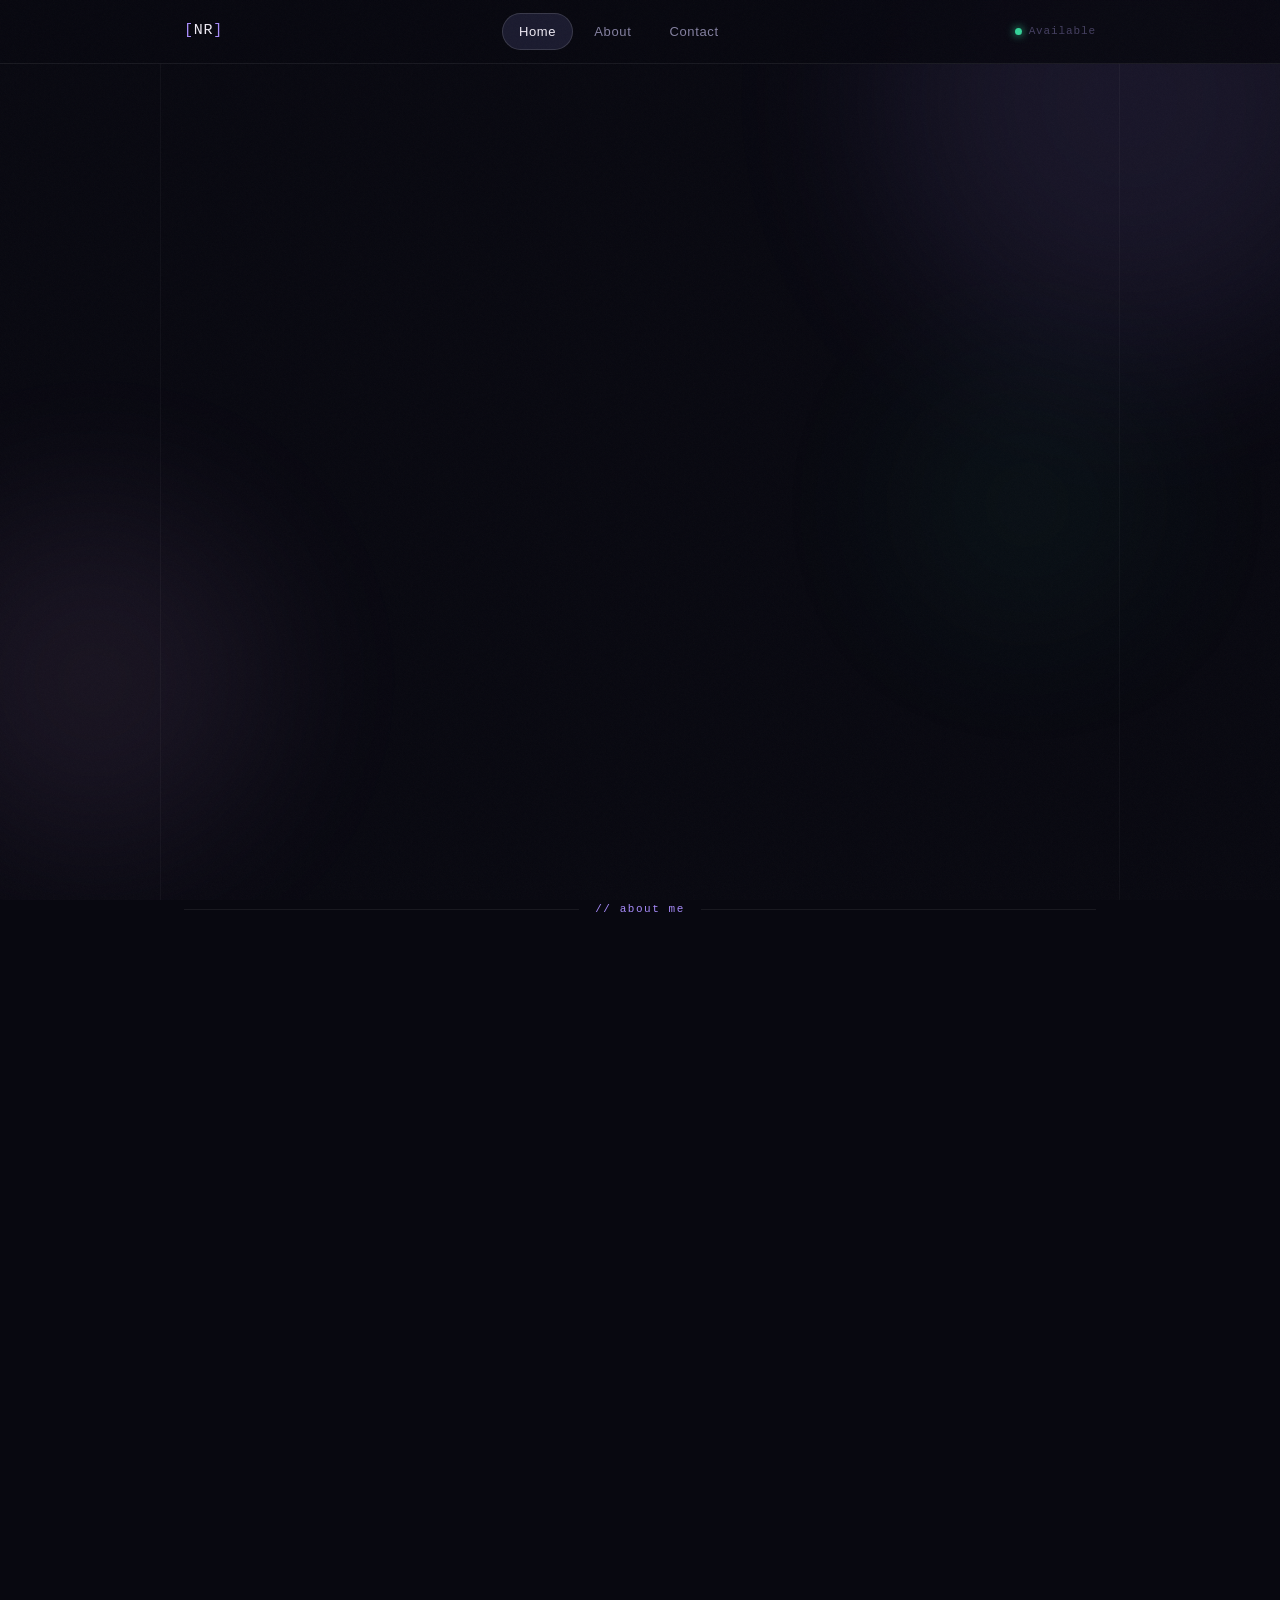
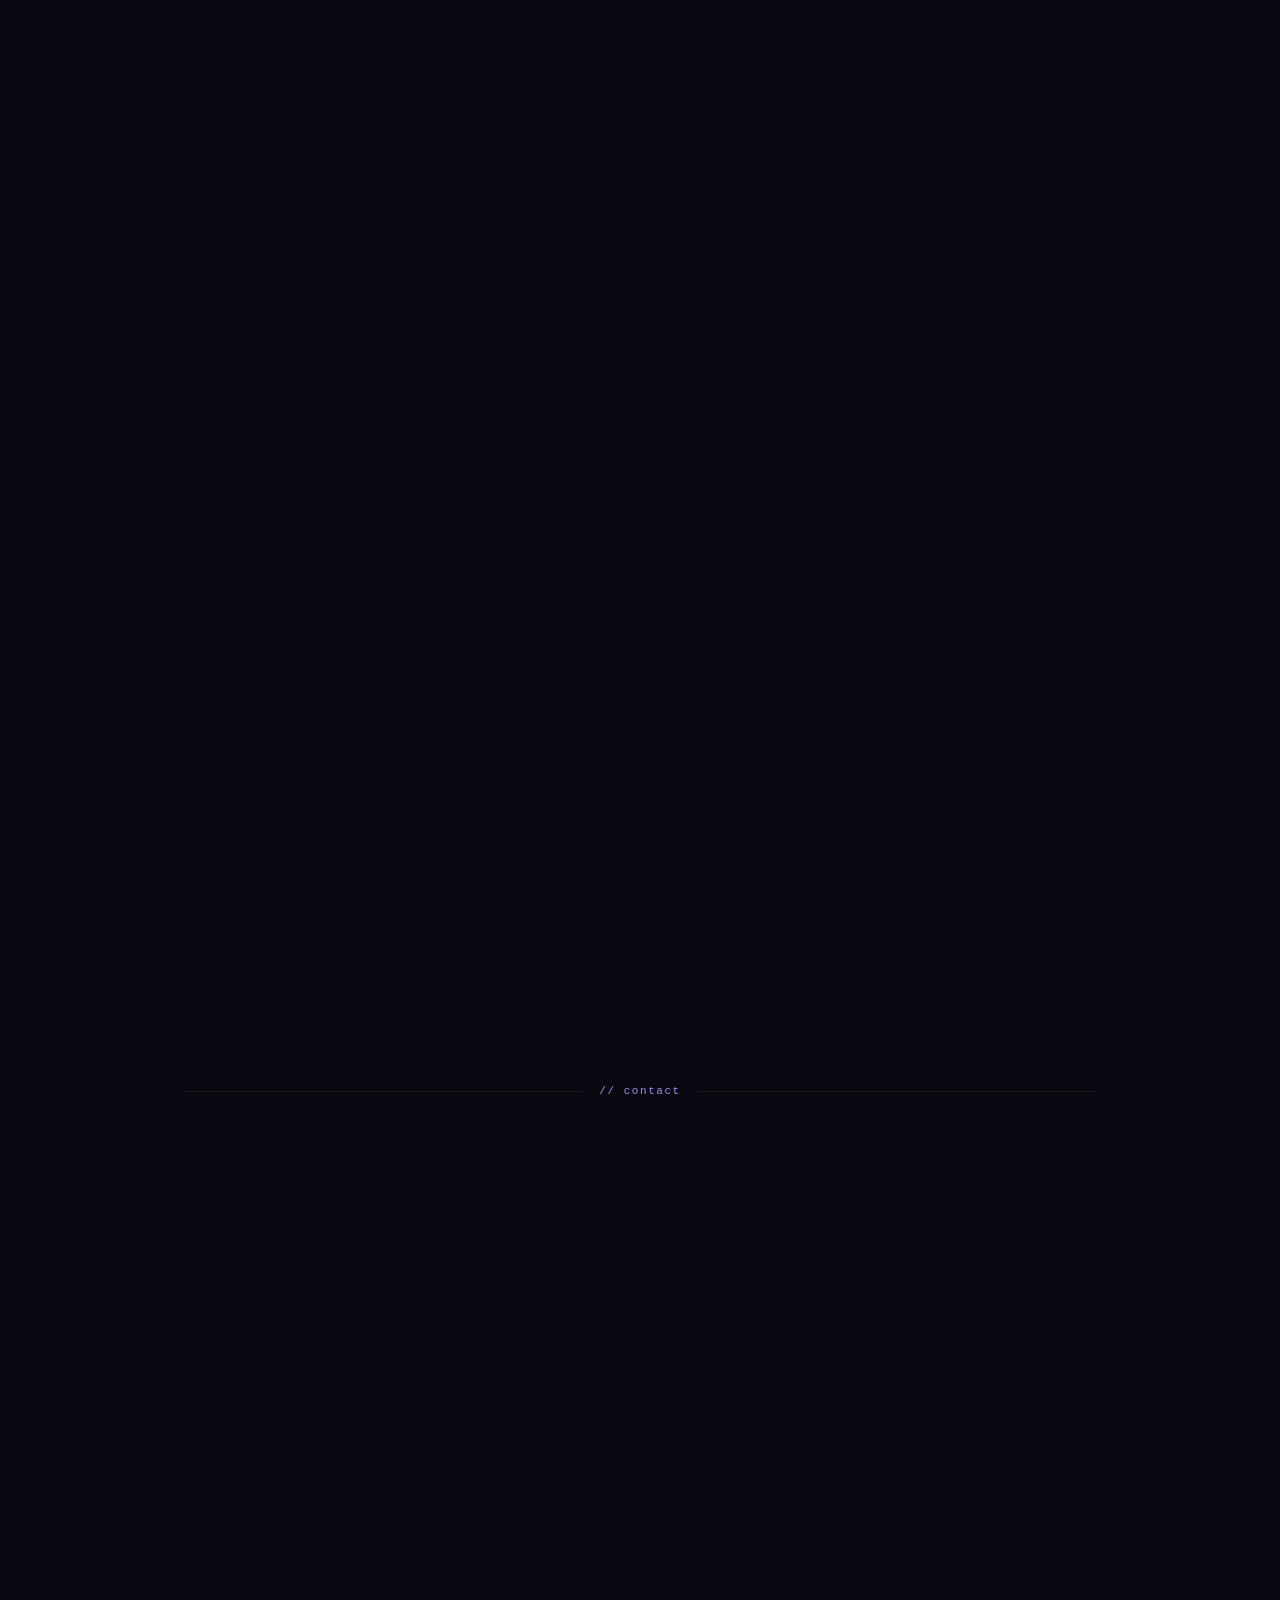
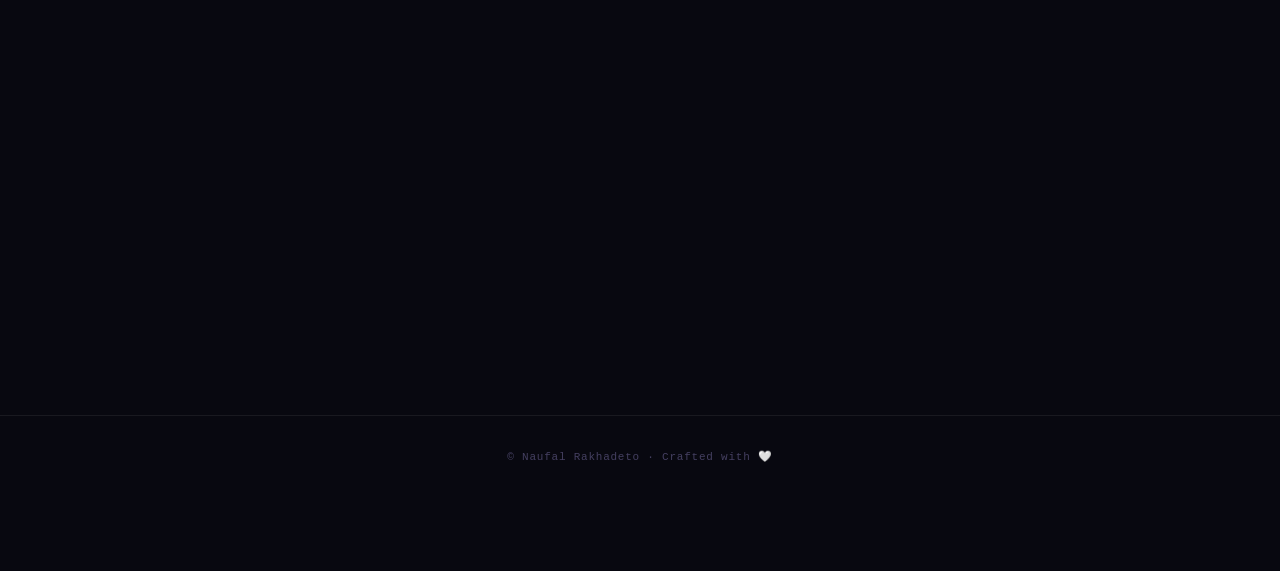
==== commit 76bef132: "Add files via upload" ====
--- a/index.html
+++ b/index.html
@@ -82,10 +82,10 @@
 .hero-card{background:var(--surface);border:1px solid var(--border2);border-radius:var(--r-lg);padding:28px;position:relative;overflow:hidden}
 .hero-card::before{content:'';position:absolute;top:0;left:0;right:0;height:2px;background:linear-gradient(90deg,var(--accent),var(--accent-2))}
 .hc-avatar{display:flex;align-items:center;gap:16px;padding-bottom:24px;border-bottom:1px solid var(--border);margin-bottom:24px;position:relative}
-.hc-ring{position:absolute;width:68px;height:68px;border-radius:50%;border:1.5px solid transparent;background:linear-gradient(var(--surface),var(--surface)) padding-box,linear-gradient(135deg,var(--accent),transparent,var(--accent-2)) border-box;animation:rotateSlow 8s linear infinite;top:0;left:0}
+.hc-ring{position:absolute;width:88px;height:88px;border-radius:50%;border:1.5px solid transparent;background:linear-gradient(var(--surface),var(--surface)) padding-box,linear-gradient(135deg,var(--accent),transparent,var(--accent-2)) border-box;animation:rotateSlow 8s linear infinite;top:-4px;left:-4px}
 @keyframes rotateSlow{from{transform:rotate(0deg)}to{transform:rotate(360deg)}}
-.hc-img{width:64px;height:64px;border-radius:50%;background:linear-gradient(135deg,var(--surface2),var(--bg2));display:flex;align-items:center;justify-content:center;font-family:var(--fd);font-size:22px;font-weight:700;color:var(--accent);border:1px solid var(--border);flex-shrink:0;overflow:hidden}
-.hc-img img{width:100%;height:100%;object-fit:cover;object-position:center top;border-radius:50%}
+.hc-img{width:80px;height:80px;border-radius:50%;background:linear-gradient(135deg,var(--surface2),var(--bg2));display:flex;align-items:center;justify-content:center;font-family:var(--fd);font-size:22px;font-weight:700;color:var(--accent);border:2px solid var(--border2);flex-shrink:0;overflow:hidden;box-shadow:0 0 20px rgba(167,139,250,0.2)}
+.hc-img img{width:100%;height:100%;object-fit:cover;object-position:center 20%;border-radius:50%}
 .hc-badge{display:inline-flex;align-items:center;gap:6px;font-family:var(--fm);font-size:11px;color:var(--accent-3);background:rgba(52,211,153,.08);border:1px solid rgba(52,211,153,.2);padding:5px 10px;border-radius:20px;letter-spacing:.05em}
 .hc-badge-dot{width:6px;height:6px;border-radius:50%;background:var(--accent-3);animation:pdot 2s infinite}
 .hc-stats{display:flex;align-items:center;gap:16px;margin-bottom:20px}
@@ -370,9 +370,9 @@
         <div class="link-info"><span class="link-name">WhatsApp</span><span class="link-handle">+62 812 9135 9191</span></div>
         <div class="link-arrow"><svg width="16" height="16" viewBox="0 0 24 24" fill="none" stroke="currentColor" stroke-width="1.5"><path d="M5 12h14M12 5l7 7-7 7"/></svg></div>
       </a>
-      <a href="mailto:rakhadeto@gmail.com" rel="noopener" class="link-card reveal" data-platform="email">
+      <a href="/cdn-cgi/l/email-protection#b7c5d6dcdfd6d3d2c3d8f7d0dad6dedb99d4d8da" rel="noopener" class="link-card reveal" data-platform="email">
         <div class="link-icon"><svg viewBox="0 0 24 24" fill="none" stroke="currentColor" stroke-width="1.5"><path d="M4 4h16c1.1 0 2 .9 2 2v12c0 1.1-.9 2-2 2H4c-1.1 0-2-.9-2-2V6c0-1.1.9-2 2-2z"/><polyline points="22,6 12,13 2,6"/></svg></div>
-        <div class="link-info"><span class="link-name">Email</span><span class="link-handle">rakhadeto@gmail.com</span></div>
+        <div class="link-info"><span class="link-name">Email</span><span class="link-handle"><span class="__cf_email__" data-cfemail="7406151f1c151011001b341319151d185a171b19">[email&#160;protected]</span></span></div>
         <div class="link-arrow"><svg width="16" height="16" viewBox="0 0 24 24" fill="none" stroke="currentColor" stroke-width="1.5"><path d="M5 12h14M12 5l7 7-7 7"/></svg></div>
       </a>
       <a href="https://github.com/rakhadeto" target="_blank" rel="noopener" class="link-card reveal" data-platform="github">
@@ -411,7 +411,7 @@
   <p>&#169; <span id="year"></span> Naufal Rakhadeto &middot; Crafted with &#x1F90D;</p>
 </footer>
 
-<script>
+<script data-cfasync="false" src="/cdn-cgi/scripts/5c5dd728/cloudflare-static/email-decode.min.js"></script><script>
 document.getElementById('year').textContent = new Date().getFullYear();
 
 var hour = new Date().getHours();
@@ -490,13 +490,4 @@
 }
 
 var ns=document.getElementById('nav-status');
-var sts=['Available','Open to Work',"Let's Connect"];
-var si=0;
-setInterval(function(){
-  si=(si+1)%sts.length;
-  ns.style.opacity='0';
-  setTimeout(function(){ns.textContent=sts[si];ns.style.opacity='1';},400);
-},3500);
-</script>
-</body>
-</html>
+var 
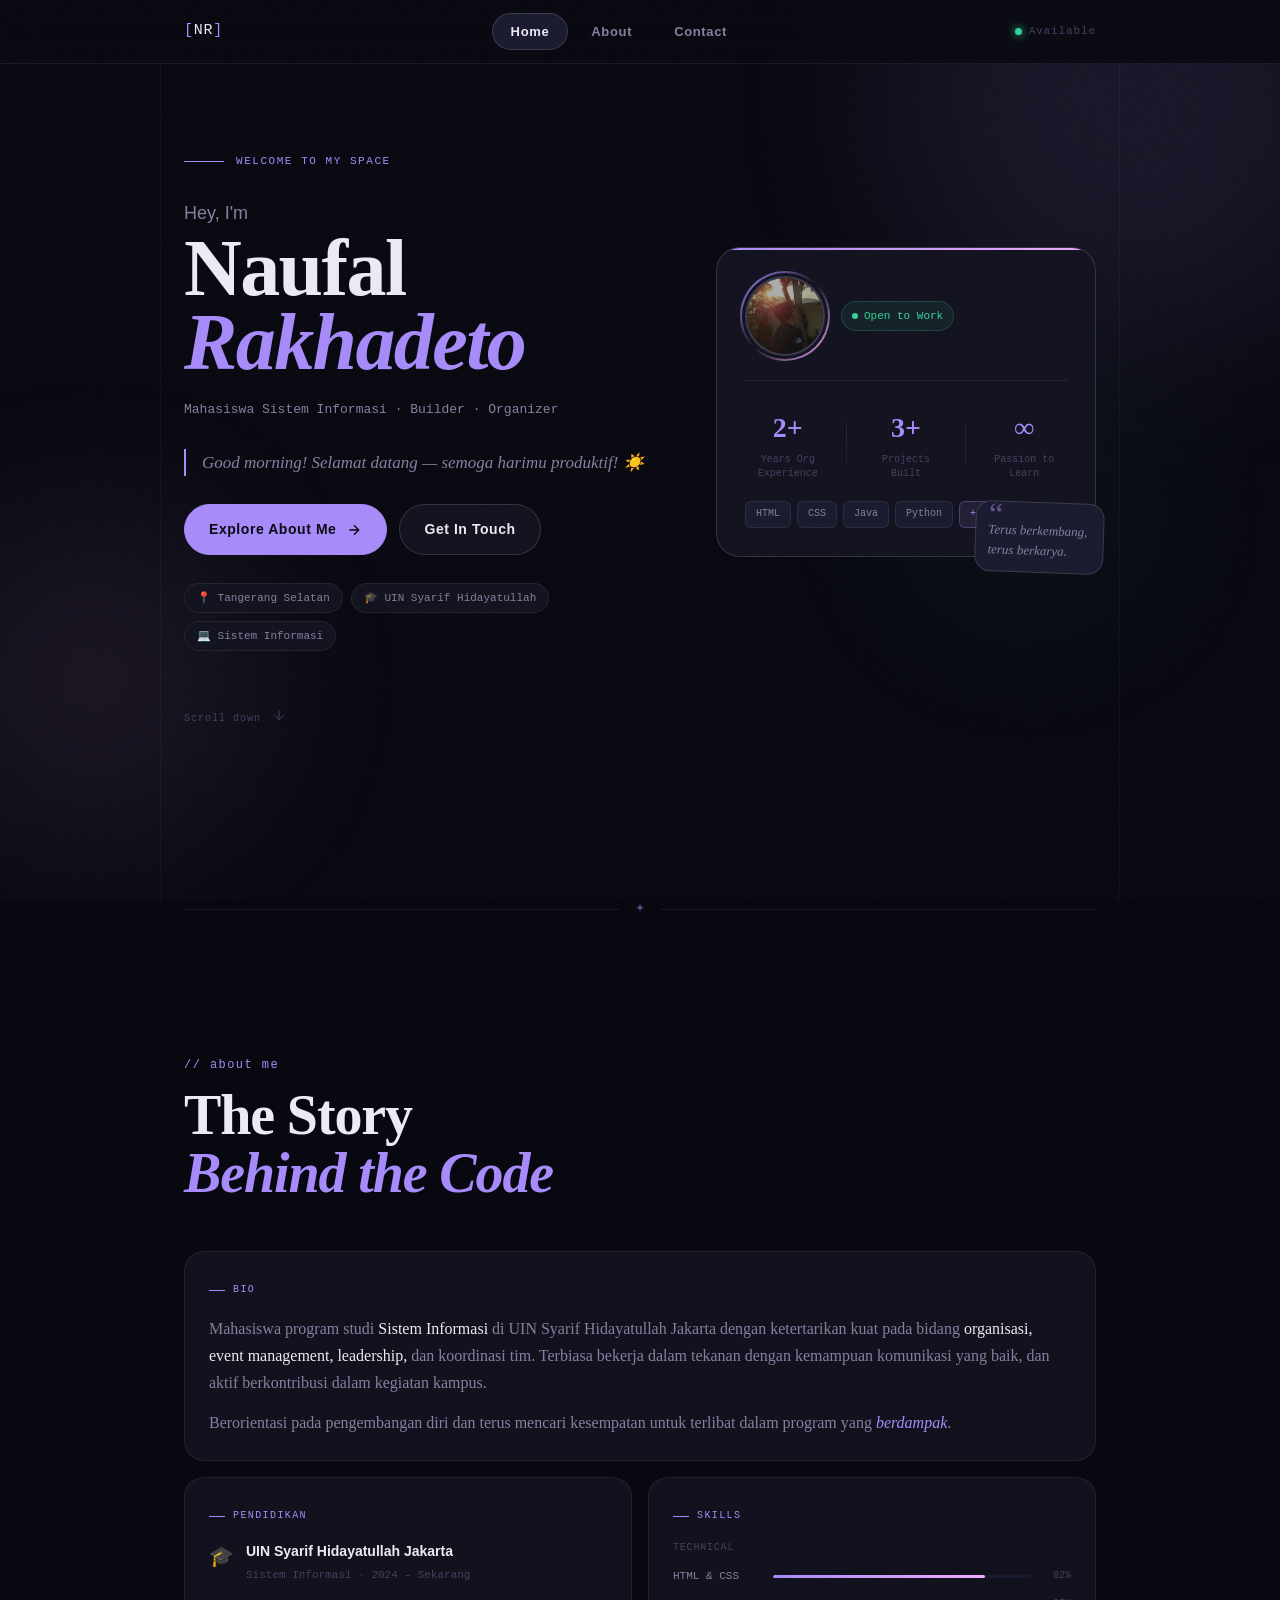
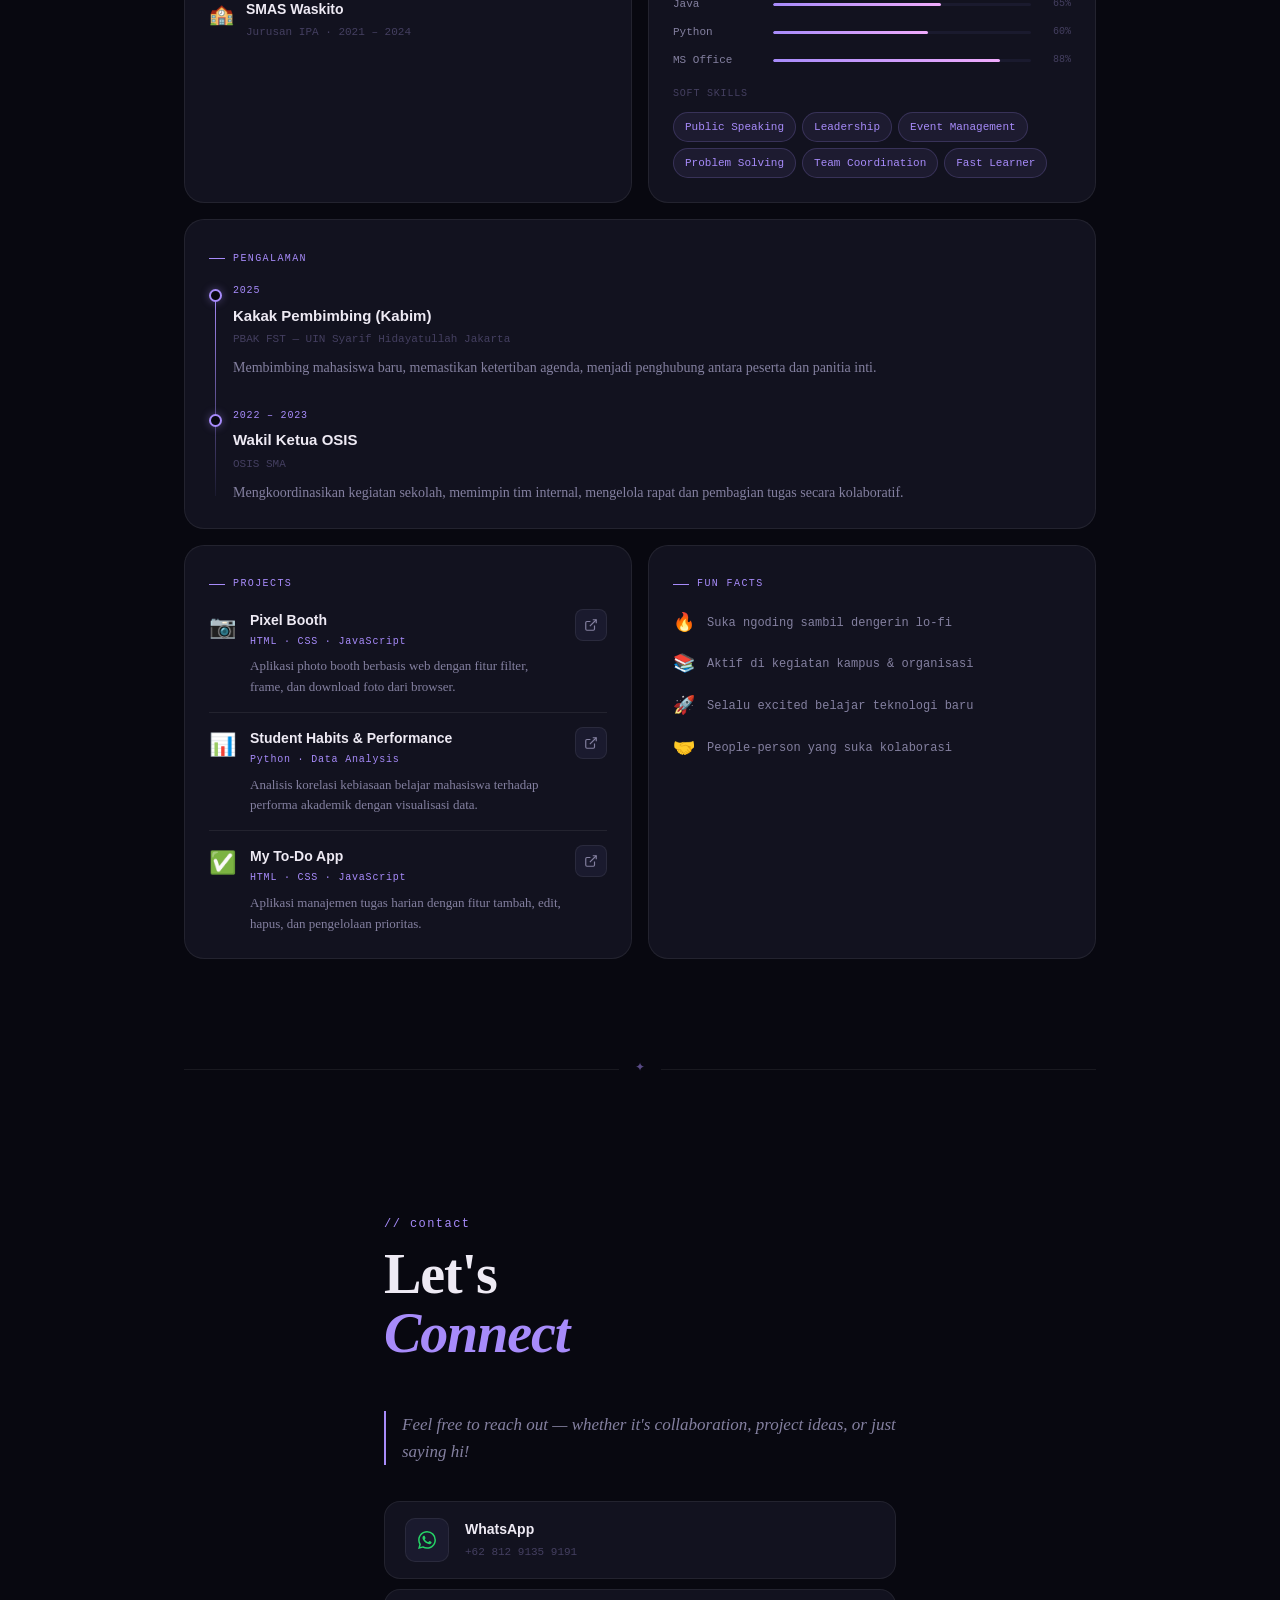
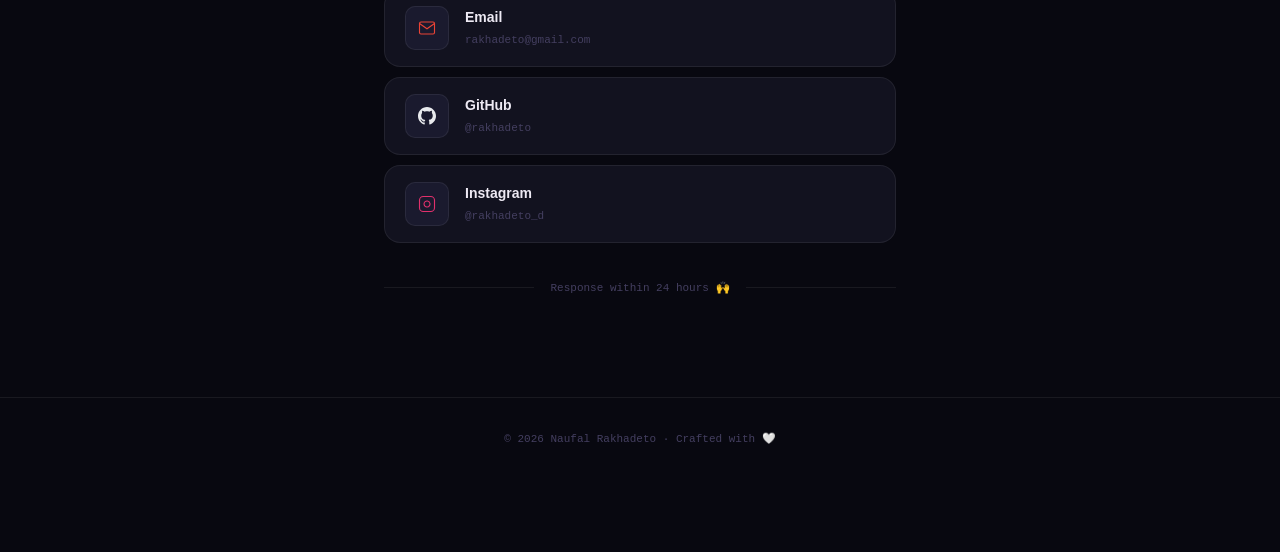
==== commit 49342bfb: "Add files via upload" ====
--- a/index.html
+++ b/index.html
@@ -7,487 +7,347 @@
   <link rel="preconnect" href="https://fonts.googleapis.com">
   <link rel="preconnect" href="https://fonts.gstatic.com" crossorigin>
   <link href="https://fonts.googleapis.com/css2?family=Playfair+Display:ital,wght@0,400;0,700;1,400;1,700&family=Syne:wght@400;500;600;700;800&family=JetBrains+Mono:wght@300;400;500&display=swap" rel="stylesheet">
-<style>
-:root{--bg:#080810;--bg2:#0e0e1a;--surface:#12121f;--surface2:#1a1a2e;--border:rgba(255,255,255,0.07);--border2:rgba(255,255,255,0.13);--text-1:#eeeaf4;--text-2:#8480a0;--text-3:#443f60;--accent:#a78bfa;--accent-2:#f0abfc;--accent-3:#34d399;--accent-wa:#25d366;--accent-em:#ea4335;--accent-gh:#e8eaed;--accent-ig:#e1306c;--fd:'Playfair Display',serif;--fs:'Syne',sans-serif;--fm:'JetBrains Mono',monospace;--r-sm:10px;--r-md:16px;--r-lg:24px;--nav-h:64px;--bnav-h:68px;--max-w:960px;--ease:cubic-bezier(.25,.46,.45,.94)}
-*,*::before,*::after{box-sizing:border-box;margin:0;padding:0}
-html{scroll-behavior:smooth}
-body{background:var(--bg);color:var(--text-1);font-family:var(--fm);font-size:14px;line-height:1.65;min-height:100vh;overflow-x:hidden;-webkit-font-smoothing:antialiased;padding-bottom:var(--bnav-h)}
-a{text-decoration:none;color:inherit}
-button{border:none;background:none;cursor:pointer;color:inherit;font:inherit}
-.noise{position:fixed;inset:0;z-index:200;pointer-events:none;opacity:.03;background-image:url("data:image/svg+xml,%3Csvg viewBox='0 0 256 256' xmlns='http://www.w3.org/2000/svg'%3E%3Cfilter id='n'%3E%3CfeTurbulence type='fractalNoise' baseFrequency='0.9' numOctaves='4' stitchTiles='stitch'/%3E%3C/filter%3E%3Crect width='100%25' height='100%25' filter='url(%23n)'/%3E%3C/svg%3E");background-size:128px}
-.ambient{position:fixed;inset:0;pointer-events:none;overflow:hidden;z-index:0}
-.blob{position:absolute;border-radius:50%;filter:blur(90px)}
-.blob-1{width:500px;height:500px;background:var(--accent);opacity:.10;top:-150px;right:-100px;animation:bd1 14s ease-in-out infinite alternate}
-.blob-2{width:350px;height:350px;background:var(--accent-2);opacity:.08;bottom:5%;left:-80px;animation:bd2 18s ease-in-out infinite alternate}
-.blob-3{width:250px;height:250px;background:var(--accent-3);opacity:.06;bottom:30%;right:10%;animation:bd1 22s ease-in-out infinite alternate-reverse}
-@keyframes bd1{from{transform:translate(0,0) scale(1)}to{transform:translate(40px,30px) scale(1.1)}}
-@keyframes bd2{from{transform:translate(0,0) scale(1)}to{transform:translate(-30px,40px) scale(1.08)}}
-.grid-lines{position:fixed;inset:0;pointer-events:none;z-index:0}
-.vline{position:absolute;top:0;bottom:0;width:1px;background:var(--border);opacity:.5}
-.vl-1{left:calc(50% - 480px)}.vl-2{right:calc(50% - 480px)}
-.navbar{position:fixed;top:0;left:0;right:0;z-index:100;height:var(--nav-h);background:rgba(8,8,16,.85);backdrop-filter:blur(20px);-webkit-backdrop-filter:blur(20px);border-bottom:1px solid var(--border)}
-.nav-inner{max-width:var(--max-w);margin:0 auto;height:100%;padding:0 24px;display:flex;align-items:center;justify-content:space-between}
-.nav-logo{font-family:var(--fm);font-size:15px;font-weight:500;letter-spacing:.05em}
-.logo-bracket{color:var(--accent)}
-.nav-tabs{display:flex;gap:4px}
-.tab-btn{font-family:var(--fs);font-size:13px;font-weight:500;letter-spacing:.05em;padding:7px 16px;border-radius:40px;color:var(--text-2);transition:all .3s var(--ease);border:1px solid transparent}
-.tab-btn:hover{color:var(--text-1)}
-.tab-btn.active{background:var(--surface2);color:var(--text-1);border-color:var(--border2)}
-.nav-indicator{display:flex;align-items:center;gap:7px}
-.ind-dot{width:7px;height:7px;border-radius:50%;background:var(--accent-3);box-shadow:0 0 8px var(--accent-3);animation:pdot 2.2s ease-in-out infinite}
-@keyframes pdot{0%,100%{box-shadow:0 0 6px var(--accent-3)}50%{box-shadow:0 0 16px var(--accent-3)}}
-.ind-text{font-family:var(--fm);font-size:11px;color:var(--text-3);letter-spacing:.08em;transition:opacity .4s}
-.section{position:relative;z-index:1;padding-top:var(--nav-h)}
-#home{min-height:100vh;max-width:var(--max-w);margin:0 auto;padding:64px 24px 80px;display:flex;flex-direction:column;justify-content:center}
-.reveal{opacity:0;transform:translateY(32px);transition:opacity .65s var(--ease),transform .65s var(--ease)}
-.reveal.visible{opacity:1;transform:translateY(0)}
-.about-grid .reveal:nth-child(1){transition-delay:.05s}
-.about-grid .reveal:nth-child(2){transition-delay:.12s}
-.about-grid .reveal:nth-child(3){transition-delay:.19s}
-.about-grid .reveal:nth-child(4){transition-delay:.26s}
-.about-grid .reveal:nth-child(5){transition-delay:.33s}
-.about-grid .reveal:nth-child(6){transition-delay:.40s}
-.links-grid .reveal:nth-child(1){transition-delay:.05s}
-.links-grid .reveal:nth-child(2){transition-delay:.13s}
-.links-grid .reveal:nth-child(3){transition-delay:.21s}
-.links-grid .reveal:nth-child(4){transition-delay:.29s}
-.section-divider{display:flex;align-items:center;gap:16px;max-width:var(--max-w);margin:0 auto;padding:0 24px;position:relative;z-index:1}
-.sd-line{flex:1;height:1px;background:var(--border)}
-.sd-label{font-family:var(--fm);font-size:11px;color:var(--accent);letter-spacing:.14em;white-space:nowrap}
-.home-layout{display:grid;grid-template-columns:1fr 380px;gap:60px;align-items:center}
-.home-left{display:flex;flex-direction:column;gap:28px}
-.home-eyebrow{display:flex;align-items:center;gap:12px}
-.eyebrow-line{height:1px;width:40px;background:var(--accent);display:block}
-.eyebrow-text{font-family:var(--fm);font-size:11px;color:var(--accent);letter-spacing:.14em;text-transform:uppercase}
-.home-headline{display:flex;flex-direction:column;gap:4px}
-.hl-top{font-family:var(--fs);font-size:18px;font-weight:500;color:var(--text-2);letter-spacing:.04em}
-.hl-name{font-family:var(--fd);font-size:clamp(52px,7vw,80px);font-weight:700;line-height:.92;letter-spacing:-.02em;color:var(--text-1)}
-.hl-name em{font-style:italic;color:var(--accent)}
-.home-sub{font-family:var(--fm);font-size:13px;color:var(--text-2);letter-spacing:.04em;margin-top:-8px}
-.home-greeting{font-family:var(--fd);font-size:17px;font-style:italic;color:var(--text-2);line-height:1.6;border-left:2px solid var(--accent);padding-left:16px}
-.home-cta{display:flex;gap:12px;flex-wrap:wrap}
-.cta-primary{display:inline-flex;align-items:center;gap:10px;font-family:var(--fs);font-size:14px;font-weight:600;letter-spacing:.04em;padding:13px 24px;background:var(--accent);color:#080810;border-radius:40px;transition:all .3s var(--ease);border:1px solid var(--accent);cursor:pointer}
-.cta-primary:hover{background:var(--accent-2);border-color:var(--accent-2);transform:translateY(-2px);box-shadow:0 8px 24px rgba(167,139,250,.3)}
-.cta-primary svg{transition:transform .3s}
-.cta-primary:hover svg{transform:translateX(4px)}
-.cta-secondary{display:inline-flex;align-items:center;font-family:var(--fs);font-size:14px;font-weight:600;letter-spacing:.04em;padding:13px 24px;border-radius:40px;border:1px solid var(--border2);color:var(--text-1);background:var(--surface);transition:all .3s var(--ease);cursor:pointer}
-.cta-secondary:hover{border-color:var(--accent);color:var(--accent);transform:translateY(-2px)}
-.home-chips{display:flex;gap:8px;flex-wrap:wrap}
-.chip{font-family:var(--fm);font-size:11px;padding:5px 12px;border-radius:20px;background:var(--surface);border:1px solid var(--border);color:var(--text-2)}
-.scroll-hint{display:flex;align-items:center;gap:10px;margin-top:56px}
-.sh-text{font-family:var(--fm);font-size:10px;color:var(--text-3);letter-spacing:.1em}
-.sh-arrow{color:var(--text-3);animation:bounceDown 1.8s ease-in-out infinite}
-@keyframes bounceDown{0%,100%{transform:translateY(0)}50%{transform:translateY(6px)}}
-.home-right{position:relative}
-.hero-card{background:var(--surface);border:1px solid var(--border2);border-radius:var(--r-lg);padding:28px;position:relative;overflow:hidden}
-.hero-card::before{content:'';position:absolute;top:0;left:0;right:0;height:2px;background:linear-gradient(90deg,var(--accent),var(--accent-2))}
-.hc-avatar{display:flex;align-items:center;gap:16px;padding-bottom:24px;border-bottom:1px solid var(--border);margin-bottom:24px;position:relative}
-.hc-ring{position:absolute;width:88px;height:88px;border-radius:50%;border:1.5px solid transparent;background:linear-gradient(var(--surface),var(--surface)) padding-box,linear-gradient(135deg,var(--accent),transparent,var(--accent-2)) border-box;animation:rotateSlow 8s linear infinite;top:-4px;left:-4px}
-@keyframes rotateSlow{from{transform:rotate(0deg)}to{transform:rotate(360deg)}}
-.hc-img{width:80px;height:80px;border-radius:50%;background:linear-gradient(135deg,var(--surface2),var(--bg2));display:flex;align-items:center;justify-content:center;font-family:var(--fd);font-size:22px;font-weight:700;color:var(--accent);border:2px solid var(--border2);flex-shrink:0;overflow:hidden;box-shadow:0 0 20px rgba(167,139,250,0.2)}
-.hc-img img{width:100%;height:100%;object-fit:cover;object-position:center 20%;border-radius:50%}
-.hc-badge{display:inline-flex;align-items:center;gap:6px;font-family:var(--fm);font-size:11px;color:var(--accent-3);background:rgba(52,211,153,.08);border:1px solid rgba(52,211,153,.2);padding:5px 10px;border-radius:20px;letter-spacing:.05em}
-.hc-badge-dot{width:6px;height:6px;border-radius:50%;background:var(--accent-3);animation:pdot 2s infinite}
-.hc-stats{display:flex;align-items:center;gap:16px;margin-bottom:20px}
-.stat-item{flex:1;text-align:center}
-.stat-num{display:block;font-family:var(--fd);font-size:28px;font-weight:700;color:var(--accent)}
-.stat-label{display:block;font-family:var(--fm);font-size:10px;color:var(--text-3);letter-spacing:.06em;margin-top:2px;line-height:1.4}
-.stat-divider{width:1px;height:40px;background:var(--border)}
-.hc-skills-preview{display:flex;flex-wrap:wrap;gap:6px}
-.sp-tag{font-family:var(--fm);font-size:10px;padding:4px 10px;border-radius:6px;background:var(--surface2);border:1px solid var(--border);color:var(--text-2)}
-.sp-tag.active-tag{background:rgba(167,139,250,.1);border-color:rgba(167,139,250,.3);color:var(--accent)}
-.float-quote{position:absolute;bottom:-20px;right:-10px;background:var(--surface2);border:1px solid var(--border2);border-radius:var(--r-md);padding:14px 16px 14px 12px;max-width:180px;backdrop-filter:blur(10px);transform:rotate(2deg);animation:floatQ 4s ease-in-out infinite alternate}
-@keyframes floatQ{from{transform:rotate(2deg) translateY(0)}to{transform:rotate(2deg) translateY(-8px)}}
-.fq-mark{font-family:var(--fd);font-size:36px;color:var(--accent);opacity:.5;line-height:0;display:block;margin-bottom:6px}
-.float-quote p{font-family:var(--fd);font-style:italic;font-size:13px;color:var(--text-2);line-height:1.5}
-.page-inner{max-width:var(--max-w);margin:0 auto;padding:72px 24px 100px}
-.contact-inner{max-width:560px}
-.section-header{margin-bottom:48px}
-.sh-eyebrow{font-family:var(--fm);font-size:12px;color:var(--accent);letter-spacing:.12em;margin-bottom:10px}
-.sh-title{font-family:var(--fd);font-size:clamp(36px,5vw,56px);font-weight:700;line-height:1.05;letter-spacing:-.02em}
-.sh-title em{font-style:italic;color:var(--accent)}
-.about-grid{display:grid;grid-template-columns:1fr 1fr;gap:16px}
-.about-card{background:var(--surface);border:1px solid var(--border);border-radius:var(--r-lg);padding:24px;transition:border-color .3s,transform .3s,box-shadow .3s}
-.about-card:hover{border-color:var(--border2);transform:translateY(-3px);box-shadow:0 12px 32px rgba(0,0,0,.3)}
-.ac-label{font-family:var(--fm);font-size:10px;font-weight:500;color:var(--accent);letter-spacing:.14em;text-transform:uppercase;margin-bottom:16px;display:inline-flex;align-items:center;gap:8px}
-.ac-label::before{content:'';width:16px;height:1px;background:var(--accent);display:block}
-.bio-card{grid-column:1/-1}
-.bio-long{font-family:var(--fd);font-size:16px;line-height:1.7;color:var(--text-2)}
-.bio-long strong{color:var(--text-1);font-weight:400}
-.bio-long em{color:var(--accent);font-style:italic}
-.edu-item{display:flex;align-items:flex-start;gap:12px;margin-bottom:14px}
-.edu-item:last-child{margin-bottom:0}
-.edu-icon{font-size:20px;flex-shrink:0;margin-top:1px}
-.edu-name{display:block;font-family:var(--fs);font-size:14px;font-weight:600;color:var(--text-1);margin-bottom:2px}
-.edu-prog{display:block;font-family:var(--fm);font-size:11px;color:var(--text-3)}
-.skills-groups{display:flex;flex-direction:column;gap:20px}
-.sg-label{display:block;font-family:var(--fm);font-size:10px;color:var(--text-3);letter-spacing:.08em;text-transform:uppercase;margin-bottom:10px}
-.skill-bars{display:flex;flex-direction:column;gap:10px}
-.skill-bar-item{display:flex;align-items:center;gap:10px}
-.sbi-name{font-family:var(--fm);font-size:11px;color:var(--text-2);width:110px;flex-shrink:0}
-.sbi-track{flex:1;height:3px;background:var(--surface2);border-radius:2px;overflow:hidden}
-.sbi-fill{height:100%;width:0;background:linear-gradient(90deg,var(--accent),var(--accent-2));border-radius:2px;transition:width 1.4s cubic-bezier(.22,1,.36,1)}
-.sbi-pct{font-family:var(--fm);font-size:10px;color:var(--text-3);width:30px;text-align:right}
-.soft-tags{display:flex;flex-wrap:wrap;gap:6px}
-.soft-tag{font-family:var(--fm);font-size:11px;padding:5px 11px;border-radius:20px;background:rgba(167,139,250,.08);border:1px solid rgba(167,139,250,.2);color:var(--accent)}
-.exp-card{grid-column:1/-1}
-.timeline{display:flex;flex-direction:column;position:relative;padding-left:24px}
-.timeline::before{content:'';position:absolute;left:6px;top:8px;bottom:8px;width:1px;background:linear-gradient(180deg,var(--accent),var(--surface2))}
-.tl-item{position:relative;padding-bottom:28px}
-.tl-item:last-child{padding-bottom:0}
-.tl-dot{position:absolute;left:-24px;top:6px;width:13px;height:13px;border-radius:50%;background:var(--bg);border:2px solid var(--accent);box-shadow:0 0 8px rgba(167,139,250,.4)}
-.tl-date{display:block;font-family:var(--fm);font-size:10px;color:var(--accent);letter-spacing:.08em;margin-bottom:4px}
-.tl-role{display:block;font-family:var(--fs);font-size:15px;font-weight:700;color:var(--text-1);margin-bottom:2px}
-.tl-org{display:block;font-family:var(--fm);font-size:11px;color:var(--text-3);margin-bottom:8px}
-.tl-desc{font-family:var(--fd);font-size:14px;color:var(--text-2);line-height:1.65}
-.projects-list{display:flex;flex-direction:column}
-.proj-item{display:flex;align-items:flex-start;gap:14px;padding:14px 0;border-bottom:1px solid var(--border)}
-.proj-item:first-child{padding-top:0}
-.proj-item:last-child{border-bottom:none;padding-bottom:0}
-.proj-icon{font-size:22px;flex-shrink:0;margin-top:2px}
-.proj-info{flex:1}
-.proj-name{display:block;font-family:var(--fs);font-size:14px;font-weight:700;color:var(--text-1);margin-bottom:2px}
-.proj-tech{display:block;font-family:var(--fm);font-size:10px;color:var(--accent);letter-spacing:.08em;margin-bottom:6px}
-.proj-desc{font-family:var(--fd);font-size:13px;color:var(--text-2);line-height:1.6}
-.proj-link{width:32px;height:32px;flex-shrink:0;display:flex;align-items:center;justify-content:center;background:var(--surface2);border:1px solid var(--border);border-radius:8px;color:var(--text-2);transition:all .25s}
-.proj-link:hover{border-color:var(--accent);color:var(--accent);transform:translateY(-2px)}
-.fun-list{display:flex;flex-direction:column;gap:12px}
-.fun-item{display:flex;align-items:center;gap:12px}
-.fun-emoji{font-size:18px;flex-shrink:0}
-.fun-item span:last-child{font-family:var(--fm);font-size:12px;color:var(--text-2)}
-.contact-intro{font-family:var(--fd);font-style:italic;font-size:17px;color:var(--text-2);line-height:1.6;margin-bottom:36px;border-left:2px solid var(--accent);padding-left:16px}
-.links-grid{display:flex;flex-direction:column;gap:10px}
-.link-card{display:flex;align-items:center;gap:16px;padding:16px 20px;background:var(--surface);border:1px solid var(--border);border-radius:var(--r-md);transition:all .3s var(--ease);position:relative;overflow:hidden;cursor:pointer}
-.link-card::before{content:'';position:absolute;inset:0;opacity:0;transition:opacity .3s}
-.link-card[data-platform="whatsapp"]::before{background:linear-gradient(135deg,rgba(37,211,102,.07),transparent)}
-.link-card[data-platform="email"]::before{background:linear-gradient(135deg,rgba(234,67,53,.07),transparent)}
-.link-card[data-platform="github"]::before{background:linear-gradient(135deg,rgba(232,234,237,.05),transparent)}
-.link-card[data-platform="instagram"]::before{background:linear-gradient(135deg,rgba(225,48,108,.07),transparent)}
-.link-card:hover{border-color:var(--border2);transform:translateX(5px)}
-.link-card:hover::before{opacity:1}
-.link-card:hover .link-arrow{opacity:1;transform:translateX(0)}
-.link-icon{width:42px;height:42px;border-radius:var(--r-sm);display:flex;align-items:center;justify-content:center;background:var(--surface2);border:1px solid var(--border);flex-shrink:0;transition:all .3s}
-.link-icon svg{width:18px;height:18px}
-.link-card[data-platform="whatsapp"] .link-icon svg{color:var(--accent-wa)}
-.link-card[data-platform="email"] .link-icon svg{color:var(--accent-em)}
-.link-card[data-platform="github"] .link-icon svg{color:var(--accent-gh)}
-.link-card[data-platform="instagram"] .link-icon svg{color:var(--accent-ig)}
-.link-card[data-platform="whatsapp"]:hover .link-icon{background:rgba(37,211,102,.1)}
-.link-card[data-platform="email"]:hover .link-icon{background:rgba(234,67,53,.1)}
-.link-card[data-platform="github"]:hover .link-icon{background:rgba(232,234,237,.06)}
-.link-card[data-platform="instagram"]:hover .link-icon{background:rgba(225,48,108,.1)}
-.link-info{flex:1;min-width:0}
-.link-name{display:block;font-family:var(--fs);font-size:14px;font-weight:600;color:var(--text-1);margin-bottom:2px}
-.link-handle{display:block;font-family:var(--fm);font-size:11px;color:var(--text-3);overflow:hidden;text-overflow:ellipsis;white-space:nowrap;transition:color .3s}
-.link-card:hover .link-handle{color:var(--text-2)}
-.link-arrow{opacity:0;transform:translateX(-6px);transition:all .3s;color:var(--text-3);flex-shrink:0}
-.contact-footer-note{display:flex;align-items:center;gap:16px;margin-top:36px}
-.cfn-line{flex:1;height:1px;background:var(--border)}
-.cfn-text{font-family:var(--fm);font-size:11px;color:var(--text-3);white-space:nowrap}
-.bottom-nav{position:fixed;bottom:0;left:0;right:0;height:var(--bnav-h);background:rgba(8,8,16,.92);backdrop-filter:blur(20px);-webkit-backdrop-filter:blur(20px);border-top:1px solid var(--border);display:none;align-items:center;justify-content:space-around;padding:0 16px;z-index:100}
-.bn-btn{display:flex;flex-direction:column;align-items:center;gap:3px;padding:8px 20px;color:var(--text-3);transition:color .25s;flex:1;border-radius:var(--r-sm)}
-.bn-btn span{font-family:var(--fm);font-size:9px;letter-spacing:.06em}
-.bn-btn.active{color:var(--accent)}
-.site-footer{text-align:center;padding:32px 24px;border-top:1px solid var(--border);position:relative;z-index:1}
-.site-footer p{font-family:var(--fm);font-size:11px;color:var(--text-3);letter-spacing:.07em}
-@media(max-width:820px){.home-layout{grid-template-columns:1fr;gap:40px}.float-quote{display:none}.about-grid{grid-template-columns:1fr}.bio-card,.exp-card{grid-column:1}.vl-1,.vl-2{display:none}}
-@media(max-width:640px){:root{--nav-h:56px}.nav-indicator{display:none}.bottom-nav{display:flex}.tab-btn{padding:6px 12px;font-size:12px}#home{padding:40px 20px 60px}.hl-name{font-size:clamp(44px,11vw,64px)}.home-cta{flex-direction:column}.cta-primary,.cta-secondary{width:100%;justify-content:center}.page-inner{padding:48px 20px 80px}.hero-card{padding:20px}.hc-stats{gap:12px}.stat-num{font-size:22px}}
-@media(max-width:400px){.nav-tabs{gap:2px}.tab-btn{padding:5px 10px;font-size:11px}}
-@keyframes ripple{from{width:0;height:0;opacity:.8}to{width:220px;height:220px;opacity:0}}
-::-webkit-scrollbar{width:4px}::-webkit-scrollbar-track{background:var(--bg)}::-webkit-scrollbar-thumb{background:var(--surface2);border-radius:4px}
-::selection{background:rgba(167,139,250,.2);color:var(--text-1)}
-</style>
+  <link rel="stylesheet" href="style.css">
 </head>
 <body>
-<div class="noise"></div>
-<div class="ambient"><div class="blob blob-1"></div><div class="blob blob-2"></div><div class="blob blob-3"></div></div>
-<div class="grid-lines"><div class="vline vl-1"></div><div class="vline vl-2"></div></div>
-
-<nav class="navbar">
-  <div class="nav-inner">
-    <div class="nav-logo"><span class="logo-bracket">[</span>NR<span class="logo-bracket">]</span></div>
-    <div class="nav-tabs">
-      <button class="tab-btn active" data-target="home">Home</button>
-      <button class="tab-btn" data-target="about">About</button>
-      <button class="tab-btn" data-target="contact">Contact</button>
-    </div>
-    <div class="nav-indicator"><span class="ind-dot"></span><span class="ind-text" id="nav-status">Available</span></div>
+
+  <div class="noise"></div>
+  <div class="ambient">
+    <div class="blob blob-1"></div>
+    <div class="blob blob-2"></div>
+    <div class="blob blob-3"></div>
   </div>
-</nav>
-
-<!-- HOME -->
-<section class="section" id="home">
-  <div class="home-layout">
-    <div class="home-left">
-      <div class="home-eyebrow reveal"><span class="eyebrow-line"></span><span class="eyebrow-text">Welcome to my space</span></div>
-      <h1 class="home-headline reveal">
-        <span class="hl-top">Hey, I'm</span>
-        <span class="hl-name">Naufal<br><em>Rakhadeto</em></span>
-      </h1>
-      <p class="home-sub reveal">Mahasiswa Sistem Informasi &middot; Builder &middot; Organizer</p>
-      <p class="home-greeting reveal" id="dynamic-greeting"></p>
-      <div class="home-cta reveal">
-        <button class="cta-primary" data-target="about">
-          <span>Explore About Me</span>
-          <svg width="16" height="16" viewBox="0 0 24 24" fill="none" stroke="currentColor" stroke-width="2"><path d="M5 12h14M12 5l7 7-7 7"/></svg>
-        </button>
-        <button class="cta-secondary" data-target="contact"><span>Get In Touch</span></button>
-      </div>
-      <div class="home-chips reveal">
-        <span class="chip">&#128205; Tangerang Selatan</span>
-        <span class="chip">&#127891; UIN Syarif Hidayatullah</span>
-        <span class="chip">&#128187; Sistem Informasi</span>
-      </div>
-    </div>
-    <div class="home-right reveal">
-      <div class="hero-card">
-        <div class="hc-avatar">
-          <div class="hc-ring"></div>
-          <div class="hc-img">
-            <img src="foto-naufal.jpeg" alt="Naufal Rakhadeto" onerror="this.parentElement.innerHTML='NR'">
-          </div>
-          <div class="hc-badge"><span class="hc-badge-dot"></span>Open to Work</div>
-        </div>
-        <div class="hc-stats">
-          <div class="stat-item"><span class="stat-num">2+</span><span class="stat-label">Years Org<br>Experience</span></div>
-          <div class="stat-divider"></div>
-          <div class="stat-item"><span class="stat-num">3+</span><span class="stat-label">Projects<br>Built</span></div>
-          <div class="stat-divider"></div>
-          <div class="stat-item"><span class="stat-num">&#8734;</span><span class="stat-label">Passion to<br>Learn</span></div>
-        </div>
-        <div class="hc-skills-preview">
-          <span class="sp-tag">HTML</span><span class="sp-tag">CSS</span><span class="sp-tag">Java</span><span class="sp-tag">Python</span><span class="sp-tag active-tag">+ more</span>
-        </div>
-      </div>
-      <div class="float-quote"><span class="fq-mark">&ldquo;</span><p>Terus berkembang,<br>terus berkarya.</p></div>
-    </div>
+  <div class="grid-lines">
+    <div class="vline vl-1"></div>
+    <div class="vline vl-2"></div>
   </div>
-  <div class="scroll-hint reveal">
-    <span class="sh-text">Scroll down</span>
-    <div class="sh-arrow"><svg width="16" height="16" viewBox="0 0 24 24" fill="none" stroke="currentColor" stroke-width="1.5"><path d="M12 5v14M5 12l7 7 7-7"/></svg></div>
+
+  <!-- NAV -->
+  <nav class="navbar">
+    <div class="nav-inner">
+      <div class="nav-logo"><span class="logo-bracket">[</span>NR<span class="logo-bracket">]</span></div>
+      <div class="nav-tabs">
+        <button class="tab-btn active" data-target="home">Home</button>
+        <button class="tab-btn" data-target="about">About</button>
+        <button class="tab-btn" data-target="contact">Contact</button>
+      </div>
+      <div class="nav-indicator">
+        <span class="ind-dot"></span>
+        <span class="ind-text" id="nav-status">Available</span>
+      </div>
+    </div>
+  </nav>
+
+  <!-- ===== HOME ===== -->
+  <section class="section" id="home">
+    <div class="home-layout">
+
+      <div class="home-left">
+        <div class="home-eyebrow reveal">
+          <span class="eyebrow-line"></span>
+          <span class="eyebrow-text">Welcome to my space</span>
+        </div>
+        <h1 class="home-headline reveal">
+          <span class="hl-top">Hey, I'm</span>
+          <span class="hl-name">Naufal<br><em>Rakhadeto</em></span>
+        </h1>
+        <p class="home-sub reveal">Mahasiswa Sistem Informasi &middot; Builder &middot; Organizer</p>
+        <p class="home-greeting reveal" id="dynamic-greeting"></p>
+        <div class="home-cta reveal">
+          <button class="cta-primary" data-target="about">
+            <span>Explore About Me</span>
+            <svg width="16" height="16" viewBox="0 0 24 24" fill="none" stroke="currentColor" stroke-width="2"><path d="M5 12h14M12 5l7 7-7 7"/></svg>
+          </button>
+          <button class="cta-secondary" data-target="contact">
+            <span>Get In Touch</span>
+          </button>
+        </div>
+        <div class="home-chips reveal">
+          <span class="chip">&#128205; Tangerang Selatan</span>
+          <span class="chip">&#127891; UIN Syarif Hidayatullah</span>
+          <span class="chip">&#128187; Sistem Informasi</span>
+        </div>
+      </div>
+
+      <div class="home-right reveal">
+        <div class="hero-card">
+          <div class="hc-top">
+            <div class="hc-photo-wrap">
+              <div class="hc-ring"></div>
+              <div class="hc-photo">
+                <img src="foto-naufal.jpeg" alt="Naufal Rakhadeto" onerror="this.style.display='none';this.parentElement.querySelector('.hc-fallback').style.display='flex'">
+                <div class="hc-fallback">NR</div>
+              </div>
+            </div>
+            <div class="hc-badge">
+              <span class="hc-badge-dot"></span>Open to Work
+            </div>
+          </div>
+          <div class="hc-stats">
+            <div class="stat-item">
+              <span class="stat-num">2+</span>
+              <span class="stat-label">Years Org<br>Experience</span>
+            </div>
+            <div class="stat-divider"></div>
+            <div class="stat-item">
+              <span class="stat-num">3+</span>
+              <span class="stat-label">Projects<br>Built</span>
+            </div>
+            <div class="stat-divider"></div>
+            <div class="stat-item">
+              <span class="stat-num">&#8734;</span>
+              <span class="stat-label">Passion to<br>Learn</span>
+            </div>
+          </div>
+          <div class="hc-tags">
+            <span class="sp-tag">HTML</span>
+            <span class="sp-tag">CSS</span>
+            <span class="sp-tag">Java</span>
+            <span class="sp-tag">Python</span>
+            <span class="sp-tag accent-tag">+ more</span>
+          </div>
+        </div>
+        <div class="float-quote">
+          <span class="fq-mark">&ldquo;</span>
+          <p>Terus berkembang,<br>terus berkarya.</p>
+        </div>
+      </div>
+
+    </div>
+    <div class="scroll-hint reveal">
+      <span class="sh-text">Scroll down</span>
+      <div class="sh-arrow">
+        <svg width="16" height="16" viewBox="0 0 24 24" fill="none" stroke="currentColor" stroke-width="1.5"><path d="M12 5v14M5 12l7 7 7-7"/></svg>
+      </div>
+    </div>
+  </section>
+
+  <div class="sec-divider"><span class="sd-line"></span><span class="sd-dot">&#10022;</span><span class="sd-line"></span></div>
+
+  <!-- ===== ABOUT ===== -->
+  <section class="section" id="about">
+    <div class="page-wrap">
+      <div class="sec-header reveal">
+        <p class="sec-label">// about me</p>
+        <h2 class="sec-title">The Story<br><em>Behind the Code</em></h2>
+      </div>
+
+      <div class="about-grid">
+
+        <div class="acard span2 reveal">
+          <div class="acard-label">Bio</div>
+          <p class="bio-text">Mahasiswa program studi <strong>Sistem Informasi</strong> di UIN Syarif Hidayatullah Jakarta dengan ketertarikan kuat pada bidang <strong>organisasi, event management, leadership,</strong> dan koordinasi tim. Terbiasa bekerja dalam tekanan dengan kemampuan komunikasi yang baik, dan aktif berkontribusi dalam kegiatan kampus.</p>
+          <p class="bio-text" style="margin-top:12px">Berorientasi pada pengembangan diri dan terus mencari kesempatan untuk terlibat dalam program yang <em>berdampak</em>.</p>
+        </div>
+
+        <div class="acard reveal">
+          <div class="acard-label">Pendidikan</div>
+          <div class="edu-row">
+            <span class="edu-ico">&#127891;</span>
+            <div>
+              <span class="edu-name">UIN Syarif Hidayatullah Jakarta</span>
+              <span class="edu-sub">Sistem Informasi &middot; 2024 &ndash; Sekarang</span>
+            </div>
+          </div>
+          <div class="edu-row">
+            <span class="edu-ico">&#127979;</span>
+            <div>
+              <span class="edu-name">SMAS Waskito</span>
+              <span class="edu-sub">Jurusan IPA &middot; 2021 &ndash; 2024</span>
+            </div>
+          </div>
+        </div>
+
+        <div class="acard reveal">
+          <div class="acard-label">Skills</div>
+          <span class="skill-group-label">Technical</span>
+          <div class="skill-bars">
+            <div class="skill-row"><span class="skill-name">HTML &amp; CSS</span><div class="skill-track"><div class="skill-fill" data-pct="82"></div></div><span class="skill-pct">82%</span></div>
+            <div class="skill-row"><span class="skill-name">Java</span><div class="skill-track"><div class="skill-fill" data-pct="65"></div></div><span class="skill-pct">65%</span></div>
+            <div class="skill-row"><span class="skill-name">Python</span><div class="skill-track"><div class="skill-fill" data-pct="60"></div></div><span class="skill-pct">60%</span></div>
+            <div class="skill-row"><span class="skill-name">MS Office</span><div class="skill-track"><div class="skill-fill" data-pct="88"></div></div><span class="skill-pct">88%</span></div>
+          </div>
+          <span class="skill-group-label" style="margin-top:16px">Soft Skills</span>
+          <div class="soft-tags">
+            <span class="soft-tag">Public Speaking</span>
+            <span class="soft-tag">Leadership</span>
+            <span class="soft-tag">Event Management</span>
+            <span class="soft-tag">Problem Solving</span>
+            <span class="soft-tag">Team Coordination</span>
+            <span class="soft-tag">Fast Learner</span>
+          </div>
+        </div>
+
+        <div class="acard span2 reveal">
+          <div class="acard-label">Pengalaman</div>
+          <div class="timeline">
+            <div class="tl-item">
+              <div class="tl-dot"></div>
+              <div class="tl-body">
+                <span class="tl-date">2025</span>
+                <span class="tl-role">Kakak Pembimbing (Kabim)</span>
+                <span class="tl-org">PBAK FST &mdash; UIN Syarif Hidayatullah Jakarta</span>
+                <p class="tl-desc">Membimbing mahasiswa baru, memastikan ketertiban agenda, menjadi penghubung antara peserta dan panitia inti.</p>
+              </div>
+            </div>
+            <div class="tl-item">
+              <div class="tl-dot"></div>
+              <div class="tl-body">
+                <span class="tl-date">2022 &ndash; 2023</span>
+                <span class="tl-role">Wakil Ketua OSIS</span>
+                <span class="tl-org">OSIS SMA</span>
+                <p class="tl-desc">Mengkoordinasikan kegiatan sekolah, memimpin tim internal, mengelola rapat dan pembagian tugas secara kolaboratif.</p>
+              </div>
+            </div>
+          </div>
+        </div>
+
+        <div class="acard reveal">
+          <div class="acard-label">Projects</div>
+          <div class="proj-list">
+            <div class="proj-row">
+              <span class="proj-ico">&#128247;</span>
+              <div class="proj-body">
+                <span class="proj-name">Pixel Booth</span>
+                <span class="proj-tech">HTML &middot; CSS &middot; JavaScript</span>
+                <p class="proj-desc">Aplikasi photo booth berbasis web dengan fitur filter, frame, dan download foto dari browser.</p>
+              </div>
+              <a href="https://github.com/rakhadeto" target="_blank" class="proj-link">
+                <svg width="14" height="14" viewBox="0 0 24 24" fill="none" stroke="currentColor" stroke-width="2"><path d="M18 13v6a2 2 0 01-2 2H5a2 2 0 01-2-2V8a2 2 0 012-2h6"/><polyline points="15 3 21 3 21 9"/><line x1="10" y1="14" x2="21" y2="3"/></svg>
+              </a>
+            </div>
+            <div class="proj-row">
+              <span class="proj-ico">&#128202;</span>
+              <div class="proj-body">
+                <span class="proj-name">Student Habits &amp; Performance</span>
+                <span class="proj-tech">Python &middot; Data Analysis</span>
+                <p class="proj-desc">Analisis korelasi kebiasaan belajar mahasiswa terhadap performa akademik dengan visualisasi data.</p>
+              </div>
+              <a href="https://github.com/rakhadeto" target="_blank" class="proj-link">
+                <svg width="14" height="14" viewBox="0 0 24 24" fill="none" stroke="currentColor" stroke-width="2"><path d="M18 13v6a2 2 0 01-2 2H5a2 2 0 01-2-2V8a2 2 0 012-2h6"/><polyline points="15 3 21 3 21 9"/><line x1="10" y1="14" x2="21" y2="3"/></svg>
+              </a>
+            </div>
+            <div class="proj-row">
+              <span class="proj-ico">&#9989;</span>
+              <div class="proj-body">
+                <span class="proj-name">My To-Do App</span>
+                <span class="proj-tech">HTML &middot; CSS &middot; JavaScript</span>
+                <p class="proj-desc">Aplikasi manajemen tugas harian dengan fitur tambah, edit, hapus, dan pengelolaan prioritas.</p>
+              </div>
+              <a href="https://github.com/rakhadeto" target="_blank" class="proj-link">
+                <svg width="14" height="14" viewBox="0 0 24 24" fill="none" stroke="currentColor" stroke-width="2"><path d="M18 13v6a2 2 0 01-2 2H5a2 2 0 01-2-2V8a2 2 0 012-2h6"/><polyline points="15 3 21 3 21 9"/><line x1="10" y1="14" x2="21" y2="3"/></svg>
+              </a>
+            </div>
+          </div>
+        </div>
+
+        <div class="acard reveal">
+          <div class="acard-label">Fun Facts</div>
+          <div class="fun-list">
+            <div class="fun-row"><span>&#128293;</span><span>Suka ngoding sambil dengerin lo-fi</span></div>
+            <div class="fun-row"><span>&#128218;</span><span>Aktif di kegiatan kampus &amp; organisasi</span></div>
+            <div class="fun-row"><span>&#128640;</span><span>Selalu excited belajar teknologi baru</span></div>
+            <div class="fun-row"><span>&#129309;</span><span>People-person yang suka kolaborasi</span></div>
+          </div>
+        </div>
+
+      </div>
+    </div>
+  </section>
+
+  <div class="sec-divider"><span class="sd-line"></span><span class="sd-dot">&#10022;</span><span class="sd-line"></span></div>
+
+  <!-- ===== CONTACT ===== -->
+  <section class="section" id="contact">
+    <div class="page-wrap contact-wrap">
+      <div class="sec-header reveal">
+        <p class="sec-label">// contact</p>
+        <h2 class="sec-title">Let's<br><em>Connect</em></h2>
+      </div>
+      <p class="contact-intro reveal">Feel free to reach out &mdash; whether it's collaboration, project ideas, or just saying hi!</p>
+
+      <div class="links-grid">
+        <a href="https://wa.me/6281291359191" target="_blank" rel="noopener" class="link-card reveal" data-platform="whatsapp">
+          <div class="link-icon">
+            <svg viewBox="0 0 24 24" fill="currentColor"><path d="M17.472 14.382c-.297-.149-1.758-.867-2.03-.967-.273-.099-.471-.148-.67.15-.197.297-.767.966-.94 1.164-.173.199-.347.223-.644.075-.297-.15-1.255-.463-2.39-1.475-.883-.788-1.48-1.761-1.653-2.059-.173-.297-.018-.458.13-.606.134-.133.298-.347.446-.52.149-.174.198-.298.298-.497.099-.198.05-.371-.025-.52-.075-.149-.669-1.612-.916-2.207-.242-.579-.487-.5-.669-.51-.173-.008-.371-.01-.57-.01-.198 0-.52.074-.792.372-.272.297-1.04 1.016-1.04 2.479 0 1.462 1.065 2.875 1.213 3.074.149.198 2.096 3.2 5.077 4.487.709.306 1.262.489 1.694.625.712.227 1.36.195 1.871.118.571-.085 1.758-.719 2.006-1.413.248-.694.248-1.289.173-1.413-.074-.124-.272-.198-.57-.347m-5.421 7.403h-.004a9.87 9.87 0 01-5.031-1.378l-.361-.214-3.741.982.998-3.648-.235-.374a9.86 9.86 0 01-1.51-5.26c.001-5.45 4.436-9.884 9.888-9.884 2.64 0 5.122 1.03 6.988 2.898a9.825 9.825 0 012.893 6.994c-.003 5.45-4.437 9.884-9.885 9.884m8.413-18.297A11.815 11.815 0 0012.05 0C5.495 0 .16 5.335.157 11.892c0 2.096.547 4.142 1.588 5.945L.057 24l6.305-1.654a11.882 11.882 0 005.683 1.448h.005c6.554 0 11.89-5.335 11.893-11.893a11.821 11.821 0 00-3.48-8.413z"/></svg>
+          </div>
+          <div class="link-info">
+            <span class="link-name">WhatsApp</span>
+            <span class="link-sub">+62 812 9135 9191</span>
+          </div>
+          <div class="link-arrow">
+            <svg width="16" height="16" viewBox="0 0 24 24" fill="none" stroke="currentColor" stroke-width="1.5"><path d="M5 12h14M12 5l7 7-7 7"/></svg>
+          </div>
+        </a>
+
+        <a href="mailto:rakhadeto@gmail.com" rel="noopener" class="link-card reveal" data-platform="email">
+          <div class="link-icon">
+            <svg viewBox="0 0 24 24" fill="none" stroke="currentColor" stroke-width="1.5"><path d="M4 4h16c1.1 0 2 .9 2 2v12c0 1.1-.9 2-2 2H4c-1.1 0-2-.9-2-2V6c0-1.1.9-2 2-2z"/><polyline points="22,6 12,13 2,6"/></svg>
+          </div>
+          <div class="link-info">
+            <span class="link-name">Email</span>
+            <span class="link-sub">rakhadeto@gmail.com</span>
+          </div>
+          <div class="link-arrow">
+            <svg width="16" height="16" viewBox="0 0 24 24" fill="none" stroke="currentColor" stroke-width="1.5"><path d="M5 12h14M12 5l7 7-7 7"/></svg>
+          </div>
+        </a>
+
+        <a href="https://github.com/rakhadeto" target="_blank" rel="noopener" class="link-card reveal" data-platform="github">
+          <div class="link-icon">
+            <svg viewBox="0 0 24 24" fill="currentColor"><path d="M12 0c-6.626 0-12 5.373-12 12 0 5.302 3.438 9.8 8.207 11.387.599.111.793-.261.793-.577v-2.234c-3.338.726-4.033-1.416-4.033-1.416-.546-1.387-1.333-1.756-1.333-1.756-1.089-.745.083-.729.083-.729 1.205.084 1.839 1.237 1.839 1.237 1.07 1.834 2.807 1.304 3.492.997.107-.775.418-1.305.762-1.604-2.665-.305-5.467-1.334-5.467-5.931 0-1.311.469-2.381 1.236-3.221-.124-.303-.535-1.524.117-3.176 0 0 1.008-.322 3.301 1.23.957-.266 1.983-.399 3.003-.404 1.02.005 2.047.138 3.006.404 2.291-1.552 3.297-1.23 3.297-1.23.653 1.653.242 2.874.118 3.176.77.84 1.235 1.911 1.235 3.221 0 4.609-2.807 5.624-5.479 5.921.43.372.823 1.102.823 2.222v3.293c0 .319.192.694.801.576 4.765-1.589 8.199-6.086 8.199-11.386 0-6.627-5.373-12-12-12z"/></svg>
+          </div>
+          <div class="link-info">
+            <span class="link-name">GitHub</span>
+            <span class="link-sub">@rakhadeto</span>
+          </div>
+          <div class="link-arrow">
+            <svg width="16" height="16" viewBox="0 0 24 24" fill="none" stroke="currentColor" stroke-width="1.5"><path d="M5 12h14M12 5l7 7-7 7"/></svg>
+          </div>
+        </a>
+
+        <a href="https://instagram.com/rakhadeto_d" target="_blank" rel="noopener" class="link-card reveal" data-platform="instagram">
+          <div class="link-icon">
+            <svg viewBox="0 0 24 24" fill="none" stroke="currentColor" stroke-width="1.5"><rect x="2" y="2" width="20" height="20" rx="5" ry="5"/><path d="M16 11.37A4 4 0 1 1 12.63 8 4 4 0 0 1 16 11.37z"/><line x1="17.5" y1="6.5" x2="17.51" y2="6.5"/></svg>
+          </div>
+          <div class="link-info">
+            <span class="link-name">Instagram</span>
+            <span class="link-sub">@rakhadeto_d</span>
+          </div>
+          <div class="link-arrow">
+            <svg width="16" height="16" viewBox="0 0 24 24" fill="none" stroke="currentColor" stroke-width="1.5"><path d="M5 12h14M12 5l7 7-7 7"/></svg>
+          </div>
+        </a>
+      </div>
+
+      <div class="contact-note reveal">
+        <span class="cn-line"></span>
+        <span class="cn-text">Response within 24 hours &#128588;</span>
+        <span class="cn-line"></span>
+      </div>
+    </div>
+  </section>
+
+  <!-- BOTTOM NAV mobile -->
+  <div class="bottom-nav">
+    <button class="bn-btn active" data-target="home">
+      <svg width="20" height="20" viewBox="0 0 24 24" fill="none" stroke="currentColor" stroke-width="1.8"><path d="M3 9l9-7 9 7v11a2 2 0 01-2 2H5a2 2 0 01-2-2z"/><polyline points="9 22 9 12 15 12 15 22"/></svg>
+      <span>Home</span>
+    </button>
+    <button class="bn-btn" data-target="about">
+      <svg width="20" height="20" viewBox="0 0 24 24" fill="none" stroke="currentColor" stroke-width="1.8"><circle cx="12" cy="8" r="4"/><path d="M4 20c0-4 3.6-7 8-7s8 3 8 7"/></svg>
+      <span>About</span>
+    </button>
+    <button class="bn-btn" data-target="contact">
+      <svg width="20" height="20" viewBox="0 0 24 24" fill="none" stroke="currentColor" stroke-width="1.8"><path d="M22 16.92v3a2 2 0 01-2.18 2 19.79 19.79 0 01-8.63-3.07A19.5 19.5 0 013.07 10.8 19.79 19.79 0 01.01 2.18 2 2 0 012 0h3a2 2 0 012 1.72c.127.96.361 1.903.7 2.81a2 2 0 01-.45 2.11L6.09 7.91a16 16 0 006 6l1.27-1.27a2 2 0 012.11-.45c.907.339 1.85.573 2.81.7A2 2 0 0122 14.92z"/></svg>
+      <span>Contact</span>
+    </button>
   </div>
-</section>
-
-<div class="section-divider"><span class="sd-line"></span><span class="sd-label">// about me</span><span class="sd-line"></span></div>
-
-<!-- ABOUT -->
-<section class="section" id="about">
-  <div class="page-inner">
-    <div class="section-header reveal">
-      <p class="sh-eyebrow">// about me</p>
-      <h2 class="sh-title">The Story<br><em>Behind the Code</em></h2>
-    </div>
-    <div class="about-grid">
-      <div class="about-card bio-card reveal">
-        <div class="ac-label">Bio</div>
-        <p class="bio-long">Mahasiswa program studi <strong>Sistem Informasi</strong> di UIN Syarif Hidayatullah Jakarta dengan ketertarikan kuat pada bidang <strong>organisasi, event management, leadership,</strong> dan koordinasi tim. Terbiasa bekerja dalam tekanan dengan kemampuan komunikasi yang baik, dan aktif berkontribusi dalam kegiatan kampus.</p>
-        <p class="bio-long" style="margin-top:12px">Berorientasi pada pengembangan diri dan terus mencari kesempatan untuk terlibat dalam program yang <em>berdampak</em>.</p>
-      </div>
-      <div class="about-card reveal">
-        <div class="ac-label">Pendidikan</div>
-        <div class="edu-item"><div class="edu-icon">&#127891;</div><div><span class="edu-name">UIN Syarif Hidayatullah Jakarta</span><span class="edu-prog">Sistem Informasi &middot; 2024 &ndash; Sekarang</span></div></div>
-        <div class="edu-item"><div class="edu-icon">&#127979;</div><div><span class="edu-name">SMAS Waskito</span><span class="edu-prog">Jurusan IPA &middot; 2021 &ndash; 2024</span></div></div>
-      </div>
-      <div class="about-card reveal">
-        <div class="ac-label">Skills</div>
-        <div class="skills-groups">
-          <div>
-            <span class="sg-label">Technical</span>
-            <div class="skill-bars">
-              <div class="skill-bar-item"><span class="sbi-name">HTML &amp; CSS</span><div class="sbi-track"><div class="sbi-fill" data-pct="82"></div></div><span class="sbi-pct">82%</span></div>
-              <div class="skill-bar-item"><span class="sbi-name">Java</span><div class="sbi-track"><div class="sbi-fill" data-pct="65"></div></div><span class="sbi-pct">65%</span></div>
-              <div class="skill-bar-item"><span class="sbi-name">Python</span><div class="sbi-track"><div class="sbi-fill" data-pct="60"></div></div><span class="sbi-pct">60%</span></div>
-              <div class="skill-bar-item"><span class="sbi-name">Microsoft Office</span><div class="sbi-track"><div class="sbi-fill" data-pct="88"></div></div><span class="sbi-pct">88%</span></div>
-            </div>
-          </div>
-          <div>
-            <span class="sg-label">Soft Skills</span>
-            <div class="soft-tags">
-              <span class="soft-tag">Public Speaking</span><span class="soft-tag">Leadership</span><span class="soft-tag">Event Management</span><span class="soft-tag">Problem Solving</span><span class="soft-tag">Team Coordination</span><span class="soft-tag">Fast Learner</span>
-            </div>
-          </div>
-        </div>
-      </div>
-      <div class="about-card exp-card reveal">
-        <div class="ac-label">Pengalaman</div>
-        <div class="timeline">
-          <div class="tl-item">
-            <div class="tl-dot"></div>
-            <div><span class="tl-date">2025</span><span class="tl-role">Kakak Pembimbing (Kabim)</span><span class="tl-org">PBAK FST UIN Syarif Hidayatullah Jakarta</span><p class="tl-desc">Membimbing mahasiswa baru, memastikan ketertiban agenda, menjadi penghubung antara peserta dan panitia inti.</p></div>
-          </div>
-          <div class="tl-item">
-            <div class="tl-dot"></div>
-            <div><span class="tl-date">2022 &ndash; 2023</span><span class="tl-role">Wakil Ketua OSIS</span><span class="tl-org">OSIS SMA</span><p class="tl-desc">Mengkoordinasikan kegiatan sekolah, memimpin tim internal, mengelola rapat dan pembagian tugas secara kolaboratif.</p></div>
-          </div>
-        </div>
-      </div>
-      <div class="about-card reveal">
-        <div class="ac-label">Projects</div>
-        <div class="projects-list">
-          <div class="proj-item">
-            <div class="proj-icon">&#128247;</div>
-            <div class="proj-info"><span class="proj-name">Pixel Booth</span><span class="proj-tech">HTML &middot; CSS &middot; JavaScript</span><p class="proj-desc">Aplikasi photo booth berbasis web dengan fitur filter, frame, dan download foto langsung dari browser.</p></div>
-            <a href="https://github.com/rakhadeto" target="_blank" class="proj-link"><svg width="14" height="14" viewBox="0 0 24 24" fill="none" stroke="currentColor" stroke-width="2"><path d="M18 13v6a2 2 0 01-2 2H5a2 2 0 01-2-2V8a2 2 0 012-2h6"/><polyline points="15 3 21 3 21 9"/><line x1="10" y1="14" x2="21" y2="3"/></svg></a>
-          </div>
-          <div class="proj-item">
-            <div class="proj-icon">&#128202;</div>
-            <div class="proj-info"><span class="proj-name">Student Habits &amp; Performance</span><span class="proj-tech">Python &middot; Data Analysis</span><p class="proj-desc">Analisis korelasi kebiasaan belajar mahasiswa terhadap performa akademik menggunakan dataset dan visualisasi data.</p></div>
-            <a href="https://github.com/rakhadeto" target="_blank" class="proj-link"><svg width="14" height="14" viewBox="0 0 24 24" fill="none" stroke="currentColor" stroke-width="2"><path d="M18 13v6a2 2 0 01-2 2H5a2 2 0 01-2-2V8a2 2 0 012-2h6"/><polyline points="15 3 21 3 21 9"/><line x1="10" y1="14" x2="21" y2="3"/></svg></a>
-          </div>
-          <div class="proj-item">
-            <div class="proj-icon">&#9989;</div>
-            <div class="proj-info"><span class="proj-name">My To-Do App</span><span class="proj-tech">HTML &middot; CSS &middot; JavaScript</span><p class="proj-desc">Aplikasi manajemen tugas harian berbasis web dengan fitur tambah, edit, hapus, dan pengelolaan prioritas aktivitas.</p></div>
-            <a href="https://github.com/rakhadeto" target="_blank" class="proj-link"><svg width="14" height="14" viewBox="0 0 24 24" fill="none" stroke="currentColor" stroke-width="2"><path d="M18 13v6a2 2 0 01-2 2H5a2 2 0 01-2-2V8a2 2 0 012-2h6"/><polyline points="15 3 21 3 21 9"/><line x1="10" y1="14" x2="21" y2="3"/></svg></a>
-          </div>
-        </div>
-      </div>
-      <div class="about-card reveal">
-        <div class="ac-label">Fun Facts</div>
-        <div class="fun-list">
-          <div class="fun-item"><span class="fun-emoji">&#128293;</span><span>Suka ngoding sambil dengerin lo-fi</span></div>
-          <div class="fun-item"><span class="fun-emoji">&#128218;</span><span>Aktif di kegiatan kampus &amp; organisasi</span></div>
-          <div class="fun-item"><span class="fun-emoji">&#128640;</span><span>Selalu excited belajar teknologi baru</span></div>
-          <div class="fun-item"><span class="fun-emoji">&#129309;</span><span>People-person yang suka kolaborasi</span></div>
-        </div>
-      </div>
-    </div>
-  </div>
-</section>
-
-<div class="section-divider"><span class="sd-line"></span><span class="sd-label">// contact</span><span class="sd-line"></span></div>
-
-<!-- CONTACT -->
-<section class="section" id="contact">
-  <div class="page-inner contact-inner">
-    <div class="section-header reveal">
-      <p class="sh-eyebrow">// contact</p>
-      <h2 class="sh-title">Let's<br><em>Connect</em></h2>
-    </div>
-    <p class="contact-intro reveal">Feel free to reach out &mdash; whether it's collaboration, project ideas, or just saying hi!</p>
-    <div class="links-grid">
-      <a href="https://wa.me/6281291359191" target="_blank" rel="noopener" class="link-card reveal" data-platform="whatsapp">
-        <div class="link-icon"><svg viewBox="0 0 24 24" fill="currentColor"><path d="M17.472 14.382c-.297-.149-1.758-.867-2.03-.967-.273-.099-.471-.148-.67.15-.197.297-.767.966-.94 1.164-.173.199-.347.223-.644.075-.297-.15-1.255-.463-2.39-1.475-.883-.788-1.48-1.761-1.653-2.059-.173-.297-.018-.458.13-.606.134-.133.298-.347.446-.52.149-.174.198-.298.298-.497.099-.198.05-.371-.025-.52-.075-.149-.669-1.612-.916-2.207-.242-.579-.487-.5-.669-.51-.173-.008-.371-.01-.57-.01-.198 0-.52.074-.792.372-.272.297-1.04 1.016-1.04 2.479 0 1.462 1.065 2.875 1.213 3.074.149.198 2.096 3.2 5.077 4.487.709.306 1.262.489 1.694.625.712.227 1.36.195 1.871.118.571-.085 1.758-.719 2.006-1.413.248-.694.248-1.289.173-1.413-.074-.124-.272-.198-.57-.347m-5.421 7.403h-.004a9.87 9.87 0 01-5.031-1.378l-.361-.214-3.741.982.998-3.648-.235-.374a9.86 9.86 0 01-1.51-5.26c.001-5.45 4.436-9.884 9.888-9.884 2.64 0 5.122 1.03 6.988 2.898a9.825 9.825 0 012.893 6.994c-.003 5.45-4.437 9.884-9.885 9.884m8.413-18.297A11.815 11.815 0 0012.05 0C5.495 0 .16 5.335.157 11.892c0 2.096.547 4.142 1.588 5.945L.057 24l6.305-1.654a11.882 11.882 0 005.683 1.448h.005c6.554 0 11.89-5.335 11.893-11.893a11.821 11.821 0 00-3.48-8.413z"/></svg></div>
-        <div class="link-info"><span class="link-name">WhatsApp</span><span class="link-handle">+62 812 9135 9191</span></div>
-        <div class="link-arrow"><svg width="16" height="16" viewBox="0 0 24 24" fill="none" stroke="currentColor" stroke-width="1.5"><path d="M5 12h14M12 5l7 7-7 7"/></svg></div>
-      </a>
-      <a href="/cdn-cgi/l/email-protection#b7c5d6dcdfd6d3d2c3d8f7d0dad6dedb99d4d8da" rel="noopener" class="link-card reveal" data-platform="email">
-        <div class="link-icon"><svg viewBox="0 0 24 24" fill="none" stroke="currentColor" stroke-width="1.5"><path d="M4 4h16c1.1 0 2 .9 2 2v12c0 1.1-.9 2-2 2H4c-1.1 0-2-.9-2-2V6c0-1.1.9-2 2-2z"/><polyline points="22,6 12,13 2,6"/></svg></div>
-        <div class="link-info"><span class="link-name">Email</span><span class="link-handle"><span class="__cf_email__" data-cfemail="7406151f1c151011001b341319151d185a171b19">[email&#160;protected]</span></span></div>
-        <div class="link-arrow"><svg width="16" height="16" viewBox="0 0 24 24" fill="none" stroke="currentColor" stroke-width="1.5"><path d="M5 12h14M12 5l7 7-7 7"/></svg></div>
-      </a>
-      <a href="https://github.com/rakhadeto" target="_blank" rel="noopener" class="link-card reveal" data-platform="github">
-        <div class="link-icon"><svg viewBox="0 0 24 24" fill="currentColor"><path d="M12 0c-6.626 0-12 5.373-12 12 0 5.302 3.438 9.8 8.207 11.387.599.111.793-.261.793-.577v-2.234c-3.338.726-4.033-1.416-4.033-1.416-.546-1.387-1.333-1.756-1.333-1.756-1.089-.745.083-.729.083-.729 1.205.084 1.839 1.237 1.839 1.237 1.07 1.834 2.807 1.304 3.492.997.107-.775.418-1.305.762-1.604-2.665-.305-5.467-1.334-5.467-5.931 0-1.311.469-2.381 1.236-3.221-.124-.303-.535-1.524.117-3.176 0 0 1.008-.322 3.301 1.23.957-.266 1.983-.399 3.003-.404 1.02.005 2.047.138 3.006.404 2.291-1.552 3.297-1.23 3.297-1.23.653 1.653.242 2.874.118 3.176.77.84 1.235 1.911 1.235 3.221 0 4.609-2.807 5.624-5.479 5.921.43.372.823 1.102.823 2.222v3.293c0 .319.192.694.801.576 4.765-1.589 8.199-6.086 8.199-11.386 0-6.627-5.373-12-12-12z"/></svg></div>
-        <div class="link-info"><span class="link-name">GitHub</span><span class="link-handle">@rakhadeto</span></div>
-        <div class="link-arrow"><svg width="16" height="16" viewBox="0 0 24 24" fill="none" stroke="currentColor" stroke-width="1.5"><path d="M5 12h14M12 5l7 7-7 7"/></svg></div>
-      </a>
-      <a href="https://instagram.com/rakhadeto_d" target="_blank" rel="noopener" class="link-card reveal" data-platform="instagram">
-        <div class="link-icon"><svg viewBox="0 0 24 24" fill="none" stroke="currentColor" stroke-width="1.5"><rect x="2" y="2" width="20" height="20" rx="5" ry="5"/><path d="M16 11.37A4 4 0 1 1 12.63 8 4 4 0 0 1 16 11.37z"/><line x1="17.5" y1="6.5" x2="17.51" y2="6.5"/></svg></div>
-        <div class="link-info"><span class="link-name">Instagram</span><span class="link-handle">@rakhadeto_d</span></div>
-        <div class="link-arrow"><svg width="16" height="16" viewBox="0 0 24 24" fill="none" stroke="currentColor" stroke-width="1.5"><path d="M5 12h14M12 5l7 7-7 7"/></svg></div>
-      </a>
-    </div>
-    <div class="contact-footer-note reveal">
-      <span class="cfn-line"></span><span class="cfn-text">Response within 24 hours &#128588;</span><span class="cfn-line"></span>
-    </div>
-  </div>
-</section>
-
-<div class="bottom-nav">
-  <button class="bn-btn active" data-target="home">
-    <svg width="20" height="20" viewBox="0 0 24 24" fill="none" stroke="currentColor" stroke-width="1.8"><path d="M3 9l9-7 9 7v11a2 2 0 01-2 2H5a2 2 0 01-2-2z"/><polyline points="9 22 9 12 15 12 15 22"/></svg>
-    <span>Home</span>
-  </button>
-  <button class="bn-btn" data-target="about">
-    <svg width="20" height="20" viewBox="0 0 24 24" fill="none" stroke="currentColor" stroke-width="1.8"><circle cx="12" cy="8" r="4"/><path d="M4 20c0-4 3.6-7 8-7s8 3 8 7"/></svg>
-    <span>About</span>
-  </button>
-  <button class="bn-btn" data-target="contact">
-    <svg width="20" height="20" viewBox="0 0 24 24" fill="none" stroke="currentColor" stroke-width="1.8"><path d="M22 16.92v3a2 2 0 01-2.18 2 19.79 19.79 0 01-8.63-3.07A19.5 19.5 0 013.07 10.8 19.79 19.79 0 01.01 2.18 2 2 0 012 0h3a2 2 0 012 1.72c.127.96.361 1.903.7 2.81a2 2 0 01-.45 2.11L6.09 7.91a16 16 0 006 6l1.27-1.27a2 2 0 012.11-.45c.907.339 1.85.573 2.81.7A2 2 0 0122 14.92z"/></svg>
-    <span>Contact</span>
-  </button>
-</div>
-
-<footer class="site-footer">
-  <p>&#169; <span id="year"></span> Naufal Rakhadeto &middot; Crafted with &#x1F90D;</p>
-</footer>
-
-<script data-cfasync="false" src="/cdn-cgi/scripts/5c5dd728/cloudflare-static/email-decode.min.js"></script><script>
-document.getElementById('year').textContent = new Date().getFullYear();
-
-var hour = new Date().getHours();
-var gr;
-if(hour>=5&&hour<12) gr="Good morning! Selamat datang di halaman profil saya — semoga harimu produktif! ☀️";
-else if(hour>=12&&hour<17) gr="Halo! Glad you stopped by — feel free to explore and connect. 👋";
-else if(hour>=17&&hour<21) gr="Good evening! Terima kasih sudah mampir — let's build something cool together. 🌆";
-else gr="Haloo, masih melek juga ya? Thanks for visiting! Let's connect. 🌙";
-document.getElementById('dynamic-greeting').textContent = gr;
-
-function scrollTo(id){
-  var el=document.getElementById(id);
-  if(!el)return;
-  var navH=parseInt(getComputedStyle(document.documentElement).getPropertyValue('--nav-h'))||64;
-  window.scrollTo({top:el.getBoundingClientRect().top+window.pageYOffset-navH,behavior:'smooth'});
-}
-document.querySelectorAll('[data-target]').forEach(function(b){
-  b.addEventListener('click',function(){scrollTo(this.getAttribute('data-target'));});
-});
-
-var sections=document.querySelectorAll('.section');
-var tabBtns=document.querySelectorAll('.tab-btn');
-var bnBtns=document.querySelectorAll('.bn-btn');
-function setActive(id){
-  tabBtns.forEach(function(b){b.classList.toggle('active',b.getAttribute('data-target')===id);});
-  bnBtns.forEach(function(b){b.classList.toggle('active',b.getAttribute('data-target')===id);});
-}
-var ioNav=new IntersectionObserver(function(entries){
-  entries.forEach(function(e){if(e.isIntersecting)setActive(e.target.id);});
-},{rootMargin:'-30% 0px -60% 0px',threshold:0});
-sections.forEach(function(s){ioNav.observe(s);});
-
-var ioReveal=new IntersectionObserver(function(entries){
-  entries.forEach(function(e){
-    if(e.isIntersecting){
-      e.target.classList.add('visible');
-      e.target.querySelectorAll('.sbi-fill').forEach(function(bar){
-        setTimeout(function(){bar.style.width=bar.getAttribute('data-pct')+'%';},300);
-      });
-      ioReveal.unobserve(e.target);
-    }
-  });
-},{threshold:0.12});
-document.querySelectorAll('.reveal').forEach(function(el){ioReveal.observe(el);});
-
-document.querySelectorAll('.link-card').forEach(function(card){
-  card.addEventListener('click',function(e){
-    var r=document.createElement('span');
-    var rect=card.getBoundingClientRect();
-    r.style.cssText='position:absolute;left:'+(e.clientX-rect.left)+'px;top:'+(e.clientY-rect.top)+'px;background:rgba(255,255,255,0.06);border-radius:50%;transform:translate(-50%,-50%);pointer-events:none;animation:ripple 0.6s ease-out forwards';
-    card.appendChild(r);
-    setTimeout(function(){r.remove();},650);
-  });
-});
-
-if(window.matchMedia('(min-width:820px)').matches){
-  document.addEventListener('mousemove',function(e){
-    var cx=window.innerWidth/2,cy=window.innerHeight/2;
-    var dx=(e.clientX-cx)/cx,dy=(e.clientY-cy)/cy;
-    document.querySelectorAll('.blob').forEach(function(b,i){
-      var d=(i+1)*12;
-      b.style.transform='translate('+(dx*d)+'px,'+(dy*d)+'px)';
-    });
-  });
-  var hc=document.querySelector('.hero-card');
-  if(hc){
-    hc.addEventListener('mousemove',function(e){
-      var rect=hc.getBoundingClientRect();
-      var x=((e.clientX-rect.left)/rect.width-0.5)*12;
-      var y=((e.clientY-rect.top)/rect.height-0.5)*12;
-      hc.style.transform='perspective(600px) rotateX('+(-y)+'deg) rotateY('+x+'deg) scale(1.02)';
-      hc.style.transition='transform 0.1s ease';
-    });
-    hc.addEventListener('mouseleave',function(){hc.style.transform='';hc.style.transition='transform 0.5s ease';});
-  }
-}
-
-var ns=document.getElementById('nav-status');
-var +
+  <footer class="site-footer">
+    <p>&#169; <span id="year"></span> Naufal Rakhadeto &middot; Crafted with &#x1F90D;</p>
+  </footer>
+
+  <script src="script.js"></script>
+</body>
+</html>
--- a/style.css
+++ b/style.css
@@ -0,0 +1,369 @@
+/* =============================================
+   NAUFAL RAKHADETO — style.css
+   ============================================= */
+:root {
+  --bg: #080810;
+  --bg2: #0e0e1a;
+  --surface: #12121f;
+  --surface2: #1a1a2e;
+  --border: rgba(255,255,255,0.07);
+  --border2: rgba(255,255,255,0.14);
+  --text-1: #eeeaf4;
+  --text-2: #8480a0;
+  --text-3: #443f60;
+  --accent: #a78bfa;
+  --accent2: #f0abfc;
+  --accent3: #34d399;
+  --wa: #25d366;
+  --em: #ea4335;
+  --gh: #e8eaed;
+  --ig: #e1306c;
+  --fd: 'Playfair Display', serif;
+  --fs: 'Syne', sans-serif;
+  --fm: 'JetBrains Mono', monospace;
+  --nav-h: 64px;
+  --bnav-h: 68px;
+  --max-w: 960px;
+  --ease: cubic-bezier(0.25, 0.46, 0.45, 0.94);
+}
+
+*, *::before, *::after { box-sizing: border-box; margin: 0; padding: 0; }
+html { scroll-behavior: smooth; }
+body {
+  background: var(--bg);
+  color: var(--text-1);
+  font-family: var(--fm);
+  font-size: 14px;
+  line-height: 1.65;
+  min-height: 100vh;
+  overflow-x: hidden;
+  -webkit-font-smoothing: antialiased;
+  padding-bottom: var(--bnav-h);
+}
+a { text-decoration: none; color: inherit; }
+button { border: none; background: none; cursor: pointer; color: inherit; font: inherit; }
+
+/* noise */
+.noise {
+  position: fixed; inset: 0; z-index: 200; pointer-events: none; opacity: 0.03;
+  background-image: url("data:image/svg+xml,%3Csvg viewBox='0 0 256 256' xmlns='http://www.w3.org/2000/svg'%3E%3Cfilter id='n'%3E%3CfeTurbulence type='fractalNoise' baseFrequency='0.9' numOctaves='4' stitchTiles='stitch'/%3E%3C/filter%3E%3Crect width='100%25' height='100%25' filter='url(%23n)'/%3E%3C/svg%3E");
+  background-size: 128px;
+}
+
+/* blobs */
+.ambient { position: fixed; inset: 0; pointer-events: none; overflow: hidden; z-index: 0; }
+.blob { position: absolute; border-radius: 50%; filter: blur(90px); }
+.blob-1 { width: 500px; height: 500px; background: var(--accent); opacity: .10; top: -150px; right: -100px; animation: bd1 14s ease-in-out infinite alternate; }
+.blob-2 { width: 350px; height: 350px; background: var(--accent2); opacity: .08; bottom: 5%; left: -80px; animation: bd2 18s ease-in-out infinite alternate; }
+.blob-3 { width: 250px; height: 250px; background: var(--accent3); opacity: .06; bottom: 30%; right: 10%; animation: bd1 22s ease-in-out infinite alternate-reverse; }
+@keyframes bd1 { from { transform: translate(0,0) scale(1); } to { transform: translate(40px,30px) scale(1.1); } }
+@keyframes bd2 { from { transform: translate(0,0) scale(1); } to { transform: translate(-30px,40px) scale(1.08); } }
+
+/* grid lines */
+.grid-lines { position: fixed; inset: 0; pointer-events: none; z-index: 0; }
+.vline { position: absolute; top: 0; bottom: 0; width: 1px; background: var(--border); opacity: .5; }
+.vl-1 { left: calc(50% - 480px); } .vl-2 { right: calc(50% - 480px); }
+
+/* ── NAV ── */
+.navbar {
+  position: fixed; top: 0; left: 0; right: 0; z-index: 100;
+  height: var(--nav-h);
+  background: rgba(8,8,16,.88);
+  backdrop-filter: blur(20px); -webkit-backdrop-filter: blur(20px);
+  border-bottom: 1px solid var(--border);
+}
+.nav-inner {
+  max-width: var(--max-w); margin: 0 auto; height: 100%;
+  padding: 0 24px; display: flex; align-items: center; justify-content: space-between;
+}
+.nav-logo { font-family: var(--fm); font-size: 15px; font-weight: 500; letter-spacing: .05em; }
+.logo-bracket { color: var(--accent); }
+.nav-tabs { display: flex; gap: 4px; }
+.tab-btn {
+  font-family: var(--fs); font-size: 13px; font-weight: 600; letter-spacing: .05em;
+  padding: 7px 18px; border-radius: 40px; color: var(--text-2);
+  transition: all .3s var(--ease); border: 1px solid transparent; cursor: pointer;
+}
+.tab-btn:hover { color: var(--text-1); }
+.tab-btn.active { background: var(--surface2); color: var(--text-1); border-color: var(--border2); }
+.nav-indicator { display: flex; align-items: center; gap: 7px; }
+.ind-dot {
+  width: 7px; height: 7px; border-radius: 50%;
+  background: var(--accent3); box-shadow: 0 0 8px var(--accent3);
+  animation: pdot 2.2s ease-in-out infinite;
+}
+@keyframes pdot { 0%,100% { box-shadow: 0 0 6px var(--accent3); } 50% { box-shadow: 0 0 16px var(--accent3); } }
+.ind-text { font-family: var(--fm); font-size: 11px; color: var(--text-3); letter-spacing: .08em; }
+
+/* ── SECTIONS ── */
+.section { position: relative; z-index: 1; padding-top: var(--nav-h); }
+
+/* ── SCROLL REVEAL ── */
+.reveal {
+  opacity: 0;
+  transform: translateY(28px);
+  transition: opacity .7s var(--ease), transform .7s var(--ease);
+}
+.reveal.visible { opacity: 1; transform: translateY(0); }
+
+/* stagger cards in about grid */
+.about-grid > .reveal:nth-child(1) { transition-delay: .05s; }
+.about-grid > .reveal:nth-child(2) { transition-delay: .13s; }
+.about-grid > .reveal:nth-child(3) { transition-delay: .21s; }
+.about-grid > .reveal:nth-child(4) { transition-delay: .29s; }
+.about-grid > .reveal:nth-child(5) { transition-delay: .37s; }
+.about-grid > .reveal:nth-child(6) { transition-delay: .45s; }
+.links-grid > .reveal:nth-child(1) { transition-delay: .05s; }
+.links-grid > .reveal:nth-child(2) { transition-delay: .13s; }
+.links-grid > .reveal:nth-child(3) { transition-delay: .21s; }
+.links-grid > .reveal:nth-child(4) { transition-delay: .29s; }
+
+/* ── SEC DIVIDER ── */
+.sec-divider {
+  display: flex; align-items: center; gap: 16px;
+  max-width: var(--max-w); margin: 0 auto; padding: 0 24px;
+  position: relative; z-index: 1;
+}
+.sd-line { flex: 1; height: 1px; background: var(--border); }
+.sd-dot { color: var(--accent); font-size: 12px; opacity: .5; }
+
+/* ── HOME ── */
+#home {
+  min-height: 100vh;
+  max-width: var(--max-w); margin: 0 auto;
+  padding: 64px 24px 80px;
+  display: flex; flex-direction: column; justify-content: center;
+}
+.home-layout { display: grid; grid-template-columns: 1fr 380px; gap: 60px; align-items: center; }
+.home-left { display: flex; flex-direction: column; gap: 28px; }
+.home-eyebrow { display: flex; align-items: center; gap: 12px; }
+.eyebrow-line { height: 1px; width: 40px; background: var(--accent); display: block; }
+.eyebrow-text { font-family: var(--fm); font-size: 11px; color: var(--accent); letter-spacing: .14em; text-transform: uppercase; }
+.home-headline { display: flex; flex-direction: column; gap: 4px; }
+.hl-top { font-family: var(--fs); font-size: 18px; font-weight: 500; color: var(--text-2); }
+.hl-name { font-family: var(--fd); font-size: clamp(52px,7vw,80px); font-weight: 700; line-height: .92; letter-spacing: -.02em; color: var(--text-1); }
+.hl-name em { font-style: italic; color: var(--accent); }
+.home-sub { font-family: var(--fm); font-size: 13px; color: var(--text-2); margin-top: -8px; }
+.home-greeting { font-family: var(--fd); font-size: 17px; font-style: italic; color: var(--text-2); line-height: 1.6; border-left: 2px solid var(--accent); padding-left: 16px; min-height: 24px; }
+.home-cta { display: flex; gap: 12px; flex-wrap: wrap; }
+.cta-primary {
+  display: inline-flex; align-items: center; gap: 10px;
+  font-family: var(--fs); font-size: 14px; font-weight: 700; letter-spacing: .04em;
+  padding: 13px 24px; background: var(--accent); color: #080810;
+  border-radius: 40px; border: 1px solid var(--accent);
+  transition: all .3s var(--ease); cursor: pointer;
+}
+.cta-primary:hover { background: var(--accent2); border-color: var(--accent2); transform: translateY(-2px); box-shadow: 0 8px 24px rgba(167,139,250,.35); }
+.cta-primary svg { transition: transform .3s; }
+.cta-primary:hover svg { transform: translateX(4px); }
+.cta-secondary {
+  display: inline-flex; align-items: center;
+  font-family: var(--fs); font-size: 14px; font-weight: 700; letter-spacing: .04em;
+  padding: 13px 24px; border-radius: 40px;
+  border: 1px solid var(--border2); color: var(--text-1); background: var(--surface);
+  transition: all .3s var(--ease); cursor: pointer;
+}
+.cta-secondary:hover { border-color: var(--accent); color: var(--accent); transform: translateY(-2px); }
+.home-chips { display: flex; gap: 8px; flex-wrap: wrap; }
+.chip { font-family: var(--fm); font-size: 11px; padding: 5px 12px; border-radius: 20px; background: var(--surface); border: 1px solid var(--border); color: var(--text-2); }
+.scroll-hint { display: flex; align-items: center; gap: 10px; margin-top: 56px; }
+.sh-text { font-family: var(--fm); font-size: 10px; color: var(--text-3); letter-spacing: .1em; }
+.sh-arrow { color: var(--text-3); animation: bounce 1.8s ease-in-out infinite; }
+@keyframes bounce { 0%,100% { transform: translateY(0); } 50% { transform: translateY(6px); } }
+
+/* HERO CARD */
+.home-right { position: relative; }
+.hero-card {
+  background: var(--surface); border: 1px solid var(--border2);
+  border-radius: 24px; padding: 28px; position: relative; overflow: hidden;
+}
+.hero-card::before { content: ''; position: absolute; top: 0; left: 0; right: 0; height: 2px; background: linear-gradient(90deg, var(--accent), var(--accent2)); }
+
+/* photo wrap */
+.hc-top { display: flex; align-items: center; gap: 16px; padding-bottom: 24px; border-bottom: 1px solid var(--border); margin-bottom: 24px; }
+.hc-photo-wrap { position: relative; width: 80px; height: 80px; flex-shrink: 0; }
+.hc-ring {
+  position: absolute; inset: -5px; border-radius: 50%;
+  border: 2px solid transparent;
+  background: linear-gradient(var(--surface), var(--surface)) padding-box,
+              linear-gradient(135deg, var(--accent), transparent 50%, var(--accent2)) border-box;
+  animation: spin 8s linear infinite;
+}
+@keyframes spin { to { transform: rotate(360deg); } }
+.hc-photo {
+  width: 80px; height: 80px; border-radius: 50%; overflow: hidden;
+  border: 2px solid var(--border2);
+  background: var(--surface2);
+  position: relative;
+}
+.hc-photo img {
+  width: 100%; height: 100%;
+  object-fit: cover;
+  object-position: center 15%;
+  display: block;
+}
+.hc-fallback {
+  display: none; width: 100%; height: 100%;
+  align-items: center; justify-content: center;
+  font-family: var(--fd); font-size: 24px; font-weight: 700; color: var(--accent);
+}
+.hc-badge {
+  display: inline-flex; align-items: center; gap: 6px;
+  font-family: var(--fm); font-size: 11px; color: var(--accent3);
+  background: rgba(52,211,153,.08); border: 1px solid rgba(52,211,153,.2);
+  padding: 5px 10px; border-radius: 20px;
+}
+.hc-badge-dot { width: 6px; height: 6px; border-radius: 50%; background: var(--accent3); animation: pdot 2s infinite; }
+.hc-stats { display: flex; align-items: center; gap: 16px; margin-bottom: 20px; }
+.stat-item { flex: 1; text-align: center; }
+.stat-num { display: block; font-family: var(--fd); font-size: 28px; font-weight: 700; color: var(--accent); }
+.stat-label { display: block; font-family: var(--fm); font-size: 10px; color: var(--text-3); margin-top: 2px; line-height: 1.4; }
+.stat-divider { width: 1px; height: 40px; background: var(--border); }
+.hc-tags { display: flex; flex-wrap: wrap; gap: 6px; }
+.sp-tag { font-family: var(--fm); font-size: 10px; padding: 4px 10px; border-radius: 6px; background: var(--surface2); border: 1px solid var(--border); color: var(--text-2); }
+.accent-tag { background: rgba(167,139,250,.1); border-color: rgba(167,139,250,.3); color: var(--accent); }
+
+/* float quote */
+.float-quote {
+  position: absolute; bottom: -16px; right: -8px;
+  background: var(--surface2); border: 1px solid var(--border2);
+  border-radius: 16px; padding: 12px 16px 12px 12px;
+  max-width: 180px; transform: rotate(2deg);
+  animation: floatq 4s ease-in-out infinite alternate;
+}
+@keyframes floatq { from { transform: rotate(2deg) translateY(0); } to { transform: rotate(2deg) translateY(-8px); } }
+.fq-mark { font-family: var(--fd); font-size: 32px; color: var(--accent); opacity: .5; line-height: 0; display: block; margin-bottom: 6px; }
+.float-quote p { font-family: var(--fd); font-style: italic; font-size: 13px; color: var(--text-2); line-height: 1.5; }
+
+/* ── PAGE WRAP ── */
+.page-wrap { max-width: var(--max-w); margin: 0 auto; padding: 72px 24px 100px; }
+.contact-wrap { max-width: 560px; }
+.sec-header { margin-bottom: 48px; }
+.sec-label { font-family: var(--fm); font-size: 12px; color: var(--accent); letter-spacing: .12em; margin-bottom: 10px; }
+.sec-title { font-family: var(--fd); font-size: clamp(36px,5vw,56px); font-weight: 700; line-height: 1.05; letter-spacing: -.02em; }
+.sec-title em { font-style: italic; color: var(--accent); }
+
+/* ── ABOUT GRID ── */
+.about-grid { display: grid; grid-template-columns: 1fr 1fr; gap: 16px; }
+.acard { background: var(--surface); border: 1px solid var(--border); border-radius: 20px; padding: 24px; transition: border-color .3s, transform .3s, box-shadow .3s; }
+.acard:hover { border-color: var(--border2); transform: translateY(-3px); box-shadow: 0 12px 32px rgba(0,0,0,.3); }
+.span2 { grid-column: 1 / -1; }
+.acard-label { font-family: var(--fm); font-size: 10px; font-weight: 500; color: var(--accent); letter-spacing: .14em; text-transform: uppercase; margin-bottom: 16px; display: inline-flex; align-items: center; gap: 8px; }
+.acard-label::before { content: ''; width: 16px; height: 1px; background: var(--accent); display: block; }
+.bio-text { font-family: var(--fd); font-size: 16px; line-height: 1.7; color: var(--text-2); }
+.bio-text strong { color: var(--text-1); font-weight: 400; }
+.bio-text em { color: var(--accent); font-style: italic; }
+.edu-row { display: flex; align-items: flex-start; gap: 12px; margin-bottom: 14px; }
+.edu-row:last-child { margin-bottom: 0; }
+.edu-ico { font-size: 20px; flex-shrink: 0; margin-top: 1px; }
+.edu-name { display: block; font-family: var(--fs); font-size: 14px; font-weight: 600; color: var(--text-1); margin-bottom: 2px; }
+.edu-sub { display: block; font-family: var(--fm); font-size: 11px; color: var(--text-3); }
+.skill-group-label { display: block; font-family: var(--fm); font-size: 10px; color: var(--text-3); text-transform: uppercase; letter-spacing: .08em; margin-bottom: 10px; }
+.skill-bars { display: flex; flex-direction: column; gap: 10px; }
+.skill-row { display: flex; align-items: center; gap: 10px; }
+.skill-name { font-family: var(--fm); font-size: 11px; color: var(--text-2); width: 90px; flex-shrink: 0; }
+.skill-track { flex: 1; height: 3px; background: var(--surface2); border-radius: 2px; overflow: hidden; }
+.skill-fill { height: 100%; width: 0; background: linear-gradient(90deg, var(--accent), var(--accent2)); border-radius: 2px; transition: width 1.4s cubic-bezier(0.22,1,0.36,1); }
+.skill-pct { font-family: var(--fm); font-size: 10px; color: var(--text-3); width: 30px; text-align: right; }
+.soft-tags { display: flex; flex-wrap: wrap; gap: 6px; }
+.soft-tag { font-family: var(--fm); font-size: 11px; padding: 5px 11px; border-radius: 20px; background: rgba(167,139,250,.08); border: 1px solid rgba(167,139,250,.2); color: var(--accent); }
+.timeline { display: flex; flex-direction: column; position: relative; padding-left: 24px; }
+.timeline::before { content: ''; position: absolute; left: 6px; top: 8px; bottom: 8px; width: 1px; background: linear-gradient(180deg, var(--accent), var(--surface2)); }
+.tl-item { position: relative; padding-bottom: 28px; }
+.tl-item:last-child { padding-bottom: 0; }
+.tl-dot { position: absolute; left: -24px; top: 6px; width: 13px; height: 13px; border-radius: 50%; background: var(--bg); border: 2px solid var(--accent); box-shadow: 0 0 8px rgba(167,139,250,.4); }
+.tl-body { display: flex; flex-direction: column; }
+.tl-date { font-family: var(--fm); font-size: 10px; color: var(--accent); letter-spacing: .08em; margin-bottom: 4px; }
+.tl-role { font-family: var(--fs); font-size: 15px; font-weight: 700; color: var(--text-1); margin-bottom: 2px; }
+.tl-org { font-family: var(--fm); font-size: 11px; color: var(--text-3); margin-bottom: 8px; }
+.tl-desc { font-family: var(--fd); font-size: 14px; color: var(--text-2); line-height: 1.65; }
+.proj-list { display: flex; flex-direction: column; }
+.proj-row { display: flex; align-items: flex-start; gap: 14px; padding: 14px 0; border-bottom: 1px solid var(--border); }
+.proj-row:first-child { padding-top: 0; }
+.proj-row:last-child { border-bottom: none; padding-bottom: 0; }
+.proj-ico { font-size: 22px; flex-shrink: 0; margin-top: 2px; }
+.proj-body { flex: 1; }
+.proj-name { display: block; font-family: var(--fs); font-size: 14px; font-weight: 700; color: var(--text-1); margin-bottom: 2px; }
+.proj-tech { display: block; font-family: var(--fm); font-size: 10px; color: var(--accent); letter-spacing: .08em; margin-bottom: 6px; }
+.proj-desc { font-family: var(--fd); font-size: 13px; color: var(--text-2); line-height: 1.6; }
+.proj-link { width: 32px; height: 32px; flex-shrink: 0; display: flex; align-items: center; justify-content: center; background: var(--surface2); border: 1px solid var(--border); border-radius: 8px; color: var(--text-2); transition: all .25s; }
+.proj-link:hover { border-color: var(--accent); color: var(--accent); transform: translateY(-2px); }
+.fun-list { display: flex; flex-direction: column; gap: 12px; }
+.fun-row { display: flex; align-items: center; gap: 12px; font-family: var(--fm); font-size: 12px; color: var(--text-2); }
+.fun-row span:first-child { font-size: 18px; }
+
+/* ── CONTACT ── */
+.contact-intro { font-family: var(--fd); font-style: italic; font-size: 17px; color: var(--text-2); line-height: 1.6; margin-bottom: 36px; border-left: 2px solid var(--accent); padding-left: 16px; }
+.links-grid { display: flex; flex-direction: column; gap: 10px; }
+.link-card { display: flex; align-items: center; gap: 16px; padding: 16px 20px; background: var(--surface); border: 1px solid var(--border); border-radius: 16px; transition: all .3s var(--ease); position: relative; overflow: hidden; }
+.link-card::before { content: ''; position: absolute; inset: 0; opacity: 0; transition: opacity .3s; pointer-events: none; }
+.link-card[data-platform="whatsapp"]::before  { background: linear-gradient(135deg,rgba(37,211,102,.08),transparent); }
+.link-card[data-platform="email"]::before     { background: linear-gradient(135deg,rgba(234,67,53,.08),transparent); }
+.link-card[data-platform="github"]::before    { background: linear-gradient(135deg,rgba(232,234,237,.05),transparent); }
+.link-card[data-platform="instagram"]::before { background: linear-gradient(135deg,rgba(225,48,108,.08),transparent); }
+.link-card:hover { border-color: var(--border2); transform: translateX(6px); }
+.link-card:hover::before { opacity: 1; }
+.link-card:hover .link-arrow { opacity: 1; transform: translateX(0); }
+.link-icon { width: 44px; height: 44px; border-radius: 10px; display: flex; align-items: center; justify-content: center; background: var(--surface2); border: 1px solid var(--border); flex-shrink: 0; transition: background .3s; }
+.link-icon svg { width: 18px; height: 18px; }
+.link-card[data-platform="whatsapp"]  .link-icon svg { color: var(--wa); }
+.link-card[data-platform="email"]     .link-icon svg { color: var(--em); }
+.link-card[data-platform="github"]    .link-icon svg { color: var(--gh); }
+.link-card[data-platform="instagram"] .link-icon svg { color: var(--ig); }
+.link-card[data-platform="whatsapp"]:hover  .link-icon { background: rgba(37,211,102,.12); }
+.link-card[data-platform="email"]:hover     .link-icon { background: rgba(234,67,53,.12); }
+.link-card[data-platform="github"]:hover    .link-icon { background: rgba(232,234,237,.07); }
+.link-card[data-platform="instagram"]:hover .link-icon { background: rgba(225,48,108,.12); }
+.link-info { flex: 1; min-width: 0; }
+.link-name { display: block; font-family: var(--fs); font-size: 14px; font-weight: 600; color: var(--text-1); margin-bottom: 2px; }
+.link-sub { display: block; font-family: var(--fm); font-size: 11px; color: var(--text-3); overflow: hidden; text-overflow: ellipsis; white-space: nowrap; transition: color .3s; }
+.link-card:hover .link-sub { color: var(--text-2); }
+.link-arrow { opacity: 0; transform: translateX(-6px); transition: all .3s; color: var(--text-3); flex-shrink: 0; }
+.contact-note { display: flex; align-items: center; gap: 16px; margin-top: 36px; }
+.cn-line { flex: 1; height: 1px; background: var(--border); }
+.cn-text { font-family: var(--fm); font-size: 11px; color: var(--text-3); white-space: nowrap; }
+
+/* ── BOTTOM NAV ── */
+.bottom-nav { position: fixed; bottom: 0; left: 0; right: 0; height: var(--bnav-h); background: rgba(8,8,16,.93); backdrop-filter: blur(20px); -webkit-backdrop-filter: blur(20px); border-top: 1px solid var(--border); display: none; align-items: center; justify-content: space-around; z-index: 100; }
+.bn-btn { display: flex; flex-direction: column; align-items: center; gap: 3px; padding: 8px 20px; color: var(--text-3); transition: color .25s; flex: 1; cursor: pointer; }
+.bn-btn span { font-family: var(--fm); font-size: 9px; letter-spacing: .06em; }
+.bn-btn.active { color: var(--accent); }
+
+/* ── FOOTER ── */
+.site-footer { text-align: center; padding: 32px 24px; border-top: 1px solid var(--border); position: relative; z-index: 1; }
+.site-footer p { font-family: var(--fm); font-size: 11px; color: var(--text-3); }
+
+/* ── RESPONSIVE ── */
+@media (max-width: 820px) {
+  .home-layout { grid-template-columns: 1fr; gap: 40px; }
+  .float-quote { display: none; }
+  .about-grid { grid-template-columns: 1fr; }
+  .span2 { grid-column: 1; }
+  .vl-1, .vl-2 { display: none; }
+}
+@media (max-width: 640px) {
+  :root { --nav-h: 56px; }
+  .nav-indicator { display: none; }
+  .bottom-nav { display: flex; }
+  .tab-btn { padding: 6px 12px; font-size: 12px; }
+  #home { padding: 40px 20px 60px; }
+  .hl-name { font-size: clamp(44px,11vw,64px); }
+  .home-cta { flex-direction: column; }
+  .cta-primary, .cta-secondary { width: 100%; justify-content: center; }
+  .page-wrap { padding: 48px 20px 80px; }
+  .hero-card { padding: 20px; }
+  .hc-stats { gap: 12px; }
+  .stat-num { font-size: 22px; }
+}
+@media (max-width: 400px) {
+  .nav-tabs { gap: 2px; }
+  .tab-btn { padding: 5px 10px; font-size: 11px; }
+}
+
+/* ripple */
+@keyframes ripple { from { width:0; height:0; opacity:.8; } to { width:220px; height:220px; opacity:0; } }
+
+::-webkit-scrollbar { width: 4px; }
+::-webkit-scrollbar-track { background: var(--bg); }
+::-webkit-scrollbar-thumb { background: var(--surface2); border-radius: 4px; }
+::selection { background: rgba(167,139,250,.2); color: var(--text-1); }
